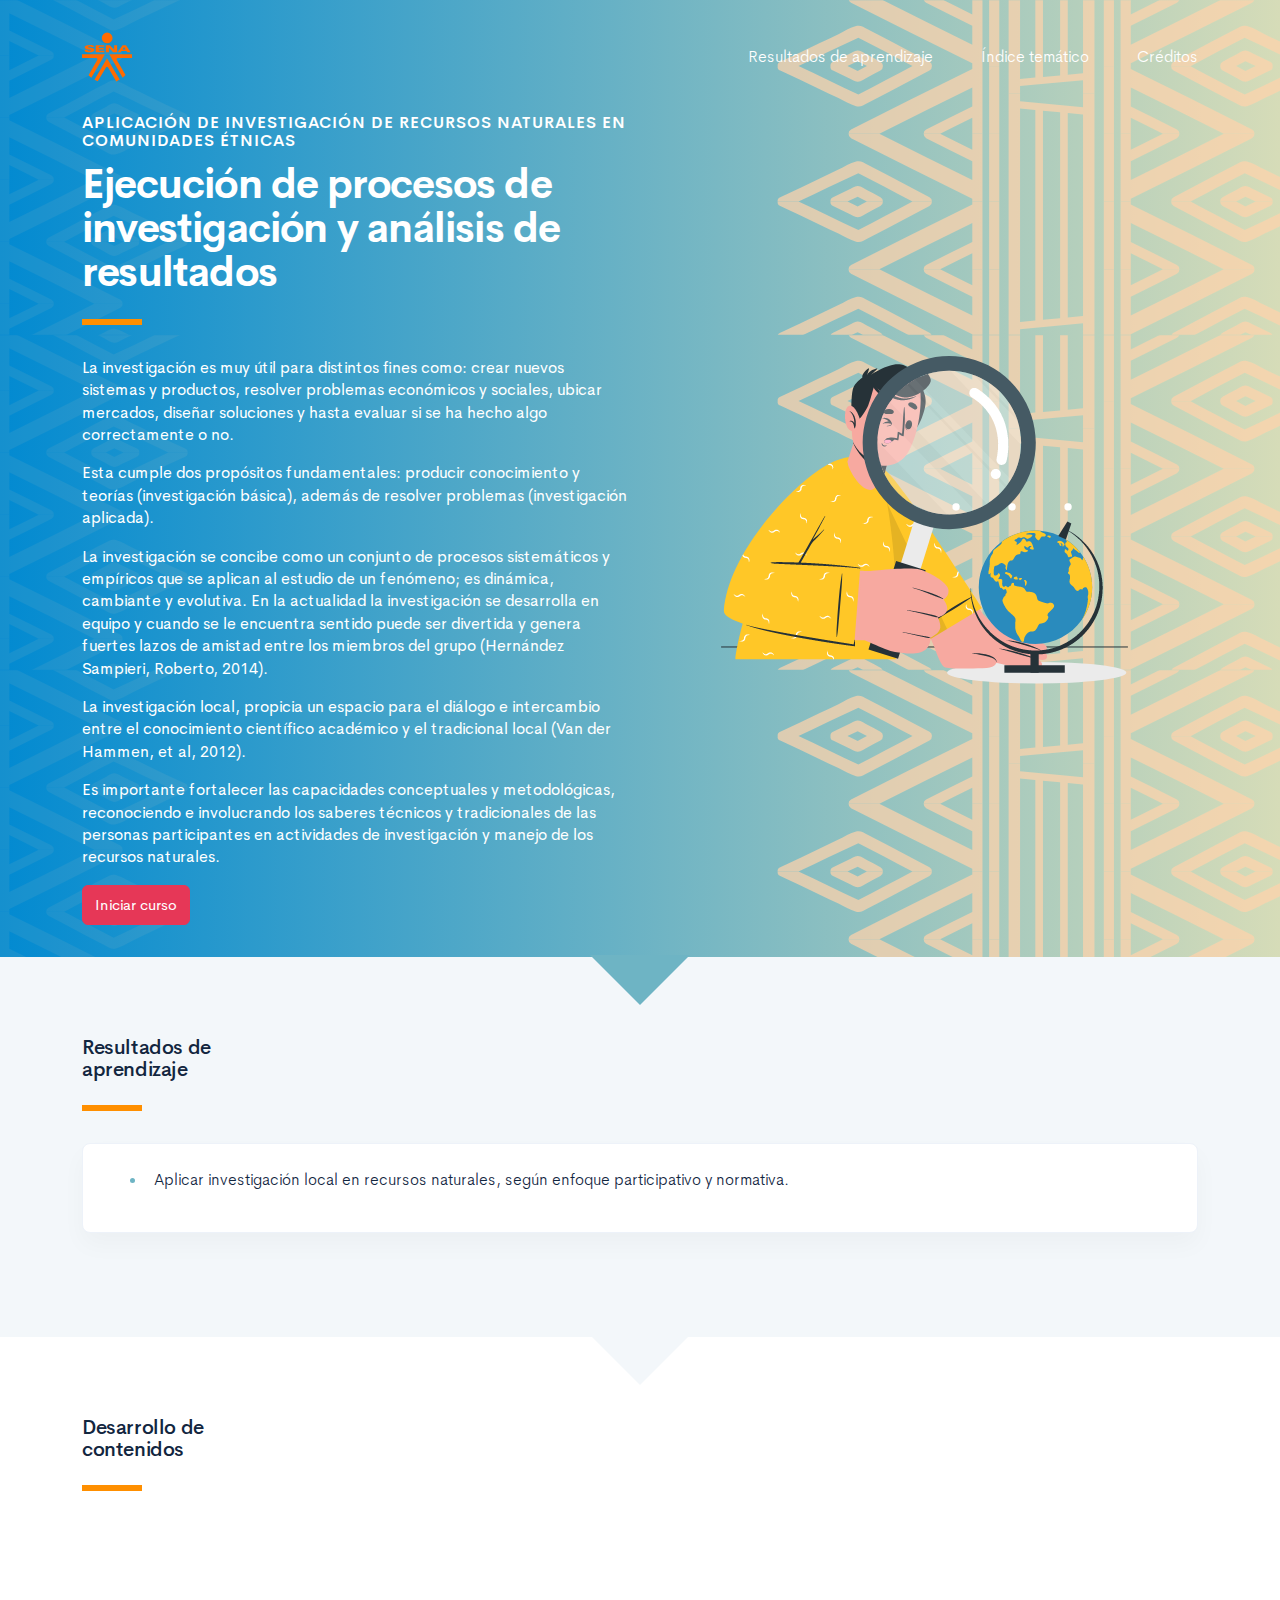
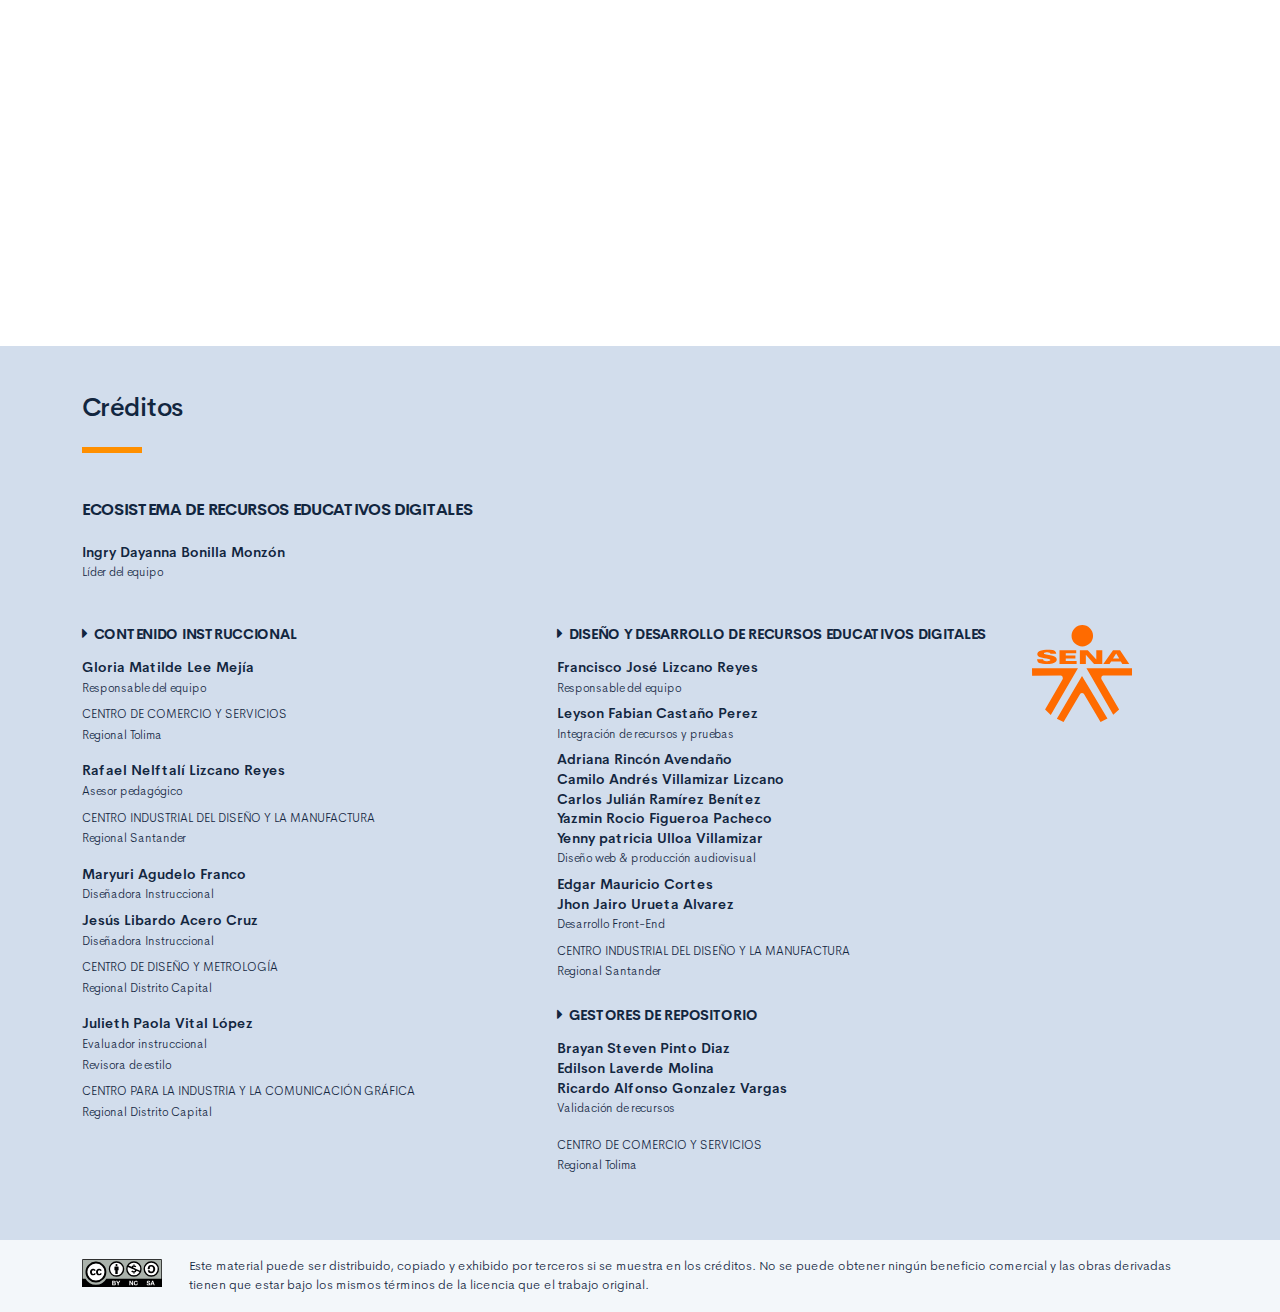
==== public/index.html @ c68bf51e "Desarrollo" ====
<!DOCTYPE html>
<html lang="es">
    <head>
        <meta charset="UTF-8">
        <meta name="viewport" content="width=device-width, user-scalable=no, initial-scale=1.0, maximum-scale=1.0, minimum-scale=1.0">
        <title>Ejecución de procesos de investigación y análisis de resultados</title>
        <meta meta name="description" content="La investigación es muy útil para distintos fines como: crear nuevos sistemas y productos, resolver problemas económicos y sociales, ubicar mercados, diseñar soluciones y hasta evaluar si se ha hecho algo correctamente o no.">
        <link rel="icon" type="image/svg+xml" href="assets/images/logos/senaLogo.svg">
        <link rel="stylesheet" href="assets/fonts/feather/feather.css">
        <link rel="stylesheet" href="assets/fonts/fontawesome/css/font-awesome.css">
        <link href="assets/css/fancybox.css" rel="stylesheet">
        <link href="assets/css/animate.css" rel="stylesheet">
        <link rel="stylesheet" href="assets/css/main.css">
    </head>
    <body class="theme-dark page-header-textura" id="page-home">
        <header class="curso-presentacion page-header" id="CursoPresentacion">
            <div class="page-textura">
                <div class="container">
                    <div class="curso-topbar justify-content-center justify-content-md-between"><a class="curso-topbar__logo"><svg xmlns="http://www.w3.org/2000/svg" width="168.273" height="164.177" viewBox="0 0 168.273 164.177">
                                <path id="SENA_LOGO" data-name="SENA LOGO" d="M85.349,1a18.09,18.09,0,1,0,18.09,18.09h0A18.1,18.1,0,0,0,85.349,1ZM25.617,42.983a33.722,33.722,0,0,0-9.386,1.024,11.156,11.156,0,0,0-5.12,2.56A5.346,5.346,0,0,0,10.086,52.2c.683,1.707,2.56,2.9,4.608,3.584,4.437,1.536,9.386,1.877,13.994,2.731a5.1,5.1,0,0,1,2.389,1.024,1.369,1.369,0,0,1-.683,2.048,9.146,9.146,0,0,1-5.291.683A8.354,8.354,0,0,1,20.5,61.244a1.962,1.962,0,0,1-.853-2.389H9.233A7.663,7.663,0,0,0,10.6,63.463a7.59,7.59,0,0,0,4.267,2.389A28.541,28.541,0,0,0,23.4,66.876,52.426,52.426,0,0,0,35,66.023a11.043,11.043,0,0,0,5.8-2.9,5.358,5.358,0,0,0-1.365-8.533,21.267,21.267,0,0,0-5.8-2.048c-3.072-.683-5.973-1.024-9.045-1.536a9.114,9.114,0,0,1-3.072-.853,1.226,1.226,0,0,1,0-2.219,9.369,9.369,0,0,1,4.437-.683,10.554,10.554,0,0,1,4.608.853A1.877,1.877,0,0,1,31.59,49.81h9.9a5.669,5.669,0,0,0-1.195-3.584A8.875,8.875,0,0,0,35.515,43.5c-3.584-.341-6.827-.512-9.9-.512Zm21.333.683V67.217H75.792V62.1H57.531V57.489H73.744V52.54H57.531V48.786H75.109v-5.12Zm47.615,0H81.253V67.217H91.322V51.346l13.824,15.872h13.824V43.666H108.9v15.7Zm42.495,0L120.676,67.217h10.581l2.56-4.267H150.2l2.389,4.267h11.776l-15.53-23.551ZM142.35,49.3l5.12,8.533h-10.41ZM.7,74.044l.171,12.8L49,86.673c2.389.512,3.925,2.048,3.413,5.8l-29.7,51.711,9.557,9.045L78.01,74.044Zm91.646,0L137.4,152.89l9.9-8.874L117.433,92.3c-.512-3.584.853-5.291,3.413-5.8l48.127.171V74.044ZM84.837,87.185,42.512,159.546l11.264,5.461,28.159-47.615a4.283,4.283,0,0,1,2.9-1.195,4.681,4.681,0,0,1,3.072,1.195l28.159,47.786,11.605-5.973Z" transform="translate(-0.7 -1)" fill="#FF6B00" />
                            </svg>
                        </a><a class="curso-topbar__menubar collapsed btn-menu-responsive d-none" data-toggle="collapse" href="#curso-topbar__nav" aria-expanded="false"><span></span><span></span><span></span></a>
                        <nav class="curso-topbar__nav collapse show d-none d-md-block" id="curso-topbar__nav">
                            <ul class="curso-topbar__list">
                                <li class="curso-topbar__item"><a class="curso-topbar__link text-white" href="#ResultadosAprendizaje"><span>Resultados de aprendizaje</span></a></li>
                                <li class="curso-topbar__item"><a class="curso-topbar__link text-white" href="#IndiceTematico"><span>Índice temático</span></a></li>
                                <li class="curso-topbar__item"><a class="curso-topbar__link text-white" href="#Creditos"><span>Créditos</span></a></li>
                            </ul>
                        </nav>
                    </div>
                    <!--include includes/page-home_header.pug                -->
                    <div class="curso-portada">
                        <div class="row align-items-center">
                            <div class="col-12 col-lg-6">
                                <h3 class="curso-subtitulo" id="curso-titulo-componente">Aplicación de investigación de recursos naturales en comunidades étnicas</h3>
                                <h1 class="curso-titulo" id="curso-titulo-tema">Ejecución de procesos de investigación y análisis de resultados</h1>
                                <div class="brand-line-primary"></div>
                                <p class="curso-descripcion">La investigación es muy útil para distintos fines como: crear nuevos sistemas y productos, resolver problemas económicos y sociales, ubicar mercados, diseñar soluciones y hasta evaluar si se ha hecho algo correctamente o no.</p>
                                <p class="curso-descripcion">Esta cumple dos propósitos fundamentales: producir conocimiento y teorías (investigación básica), además de resolver problemas (investigación aplicada).</p>
                                <p class="curso-descripcion">La investigación se concibe como un conjunto de procesos sistemáticos y empíricos que se aplican al estudio de un fenómeno; es dinámica, cambiante y evolutiva. En la actualidad la investigación se desarrolla en equipo y cuando se le encuentra sentido puede ser divertida y genera fuertes lazos de amistad entre los miembros del grupo (Hernández Sampieri, Roberto, 2014).</p>
                                <p class="curso-descripcion">La investigación local, propicia un espacio para el diálogo e intercambio entre el conocimiento científico académico y el tradicional local (Van der Hammen, et al, 2012). </p>
                                <p class="curso-descripcion">Es importante fortalecer las capacidades conceptuales y metodológicas, reconociendo e involucrando los saberes técnicos y tradicionales de las personas participantes en actividades de investigación y manejo de los recursos naturales.</p><a class="curso-btn-iniciar btn btn-danger" href="main.html"><span>Iniciar curso</span></a>
                            </div>
                            <div class="col-12 col-lg-6 text-center">
                                <div class="d-none d-lg-block"><img class="curso-imagen" src="assets/images/header/header_media.png" /></div>
                            </div>
                        </div>
                    </div>
                </div>
            </div>
        </header>
        <section class="curso-resultados section bg-base-light" id="ResultadosAprendizaje">
            <div class="container">
                <h2> Resultados de <br>aprendizaje</h2>
                <div class="brand-line-primary"></div>
                <div class="card resultado-item">
                    <div class="card-body">
                        <ul class="bg-color-dark">
                            <li><span>Aplicar investigación local en recursos naturales, según enfoque participativo y normativa.</span></li>
                        </ul>
                    </div>
                </div>
            </div>
        </section>
        <section class="curso-indice-tematico section" id="IndiceTematico">
            <div class="container">
                <h2>Desarrollo de <br>contenidos</h2>
                <div class="brand-line-primary"></div>
                <div class="row justify-content-center">
                    <div class="col-12 col-sm-10">
                        <div class="card wow flipInX" data-wow-delay=".2s">
                            <div class="card-body">
                                <ul class="list-group list-group-flush list my-n3 nav-temas">
                                    <li class="list-group-item nav-tema-item">
                                        <div class="row align-items-center">
                                            <div class="col-auto">
                                                <div class="avatar avatar-sm"><span class="nav-tema-item__icon avatar-title font-size-lg bg-secondary-soft rounded-circle text-primary font-weight-bold"> <i class="fa fa-play"></i></span></div>
                                            </div>
                                            <div class="col ml-n2"><span class="nav-tema-item__titulo"> <a href="main.html#page/intro/">Introducción</a></span></div>
                                            <div class="col-auto"> <a class="btn btn-light nav-tema-item__btn" href="main.html#page/intro/">Ver más</a></div>
                                        </div>
                                    </li>
                                    <li class="list-group-item nav-tema-item">
                                        <div class="row align-items-center">
                                            <div class="col-auto">
                                                <div class="avatar avatar-sm"><span class="nav-tema-item__icon avatar-title font-size-lg bg-secondary-soft rounded-circle text-primary font-weight-bold">1</span></div>
                                            </div>
                                            <div class="col ml-n2"><span class="nav-tema-item__titulo"> <a href="main.html#page/registro/">Registro de la información</a></span></div>
                                            <div class="col-auto"> <a class="btn btn-light nav-tema-item__btn" href="main.html#page/registro/">Ver más</a></div>
                                        </div>
                                    </li>
                                    <li class="list-group-item nav-tema-item">
                                        <div class="row align-items-center">
                                            <div class="col-auto">
                                                <div class="avatar avatar-sm"><span class="nav-tema-item__icon avatar-title font-size-lg bg-secondary-soft rounded-circle text-primary font-weight-bold">2</span></div>
                                            </div>
                                            <div class="col ml-n2"><span class="nav-tema-item__titulo"> <a href="main.html#page/datos/">Datos</a></span></div>
                                            <div class="col-auto"> <a class="btn btn-light nav-tema-item__btn" href="main.html#page/datos/">Ver más</a></div>
                                        </div>
                                    </li>
                                    <li class="list-group-item nav-tema-item">
                                        <div class="row align-items-center">
                                            <div class="col-auto">
                                                <div class="avatar avatar-sm"><span class="nav-tema-item__icon avatar-title font-size-lg bg-secondary-soft rounded-circle text-primary font-weight-bold">3</span></div>
                                            </div>
                                            <div class="col ml-n2"><span class="nav-tema-item__titulo"> <a href="main.html#page/lectoescritura/">Lectoescritura</a></span></div>
                                            <div class="col-auto"> <a class="btn btn-light nav-tema-item__btn" href="main.html#page/lectoescritura/">Ver más</a></div>
                                        </div>
                                    </li>
                                </ul>
                            </div>
                        </div>
                    </div>
                </div>
            </div>
        </section>
        <footer class="footer" id="Creditos">
            <div class="container">
                <h1>Créditos </h1>
                <div class="brand-line-primary"></div>
                <div class="row">
                    <div class="col-12 col-md-5">
                        <h3 class="footer-subtitulo mb-4">ECOSISTEMA DE RECURSOS EDUCATIVOS DIGITALES </h3>
                        <p class="footer-texto mb-2"><strong>Ingry Dayanna Bonilla Monzón</strong><br /> <span class="text-small">Líder del equipo</span></p>
                    </div>
                </div>
                <div class="row mt-5">
                    <div class="col-12 col-md-5">
                        <h4 class="footer-subtitulo-2 mt-0">
                            <div class="fa fa-caret-right mr-2"></div>Contenido Instruccional
                        </h4>
                        <p class="footer-texto mb-2"><strong>Gloria Matilde Lee Mejía </strong><br /> <span class="text-small">Responsable del equipo</span></p>
                        <p class="footer-texto"><span class="text-small text-uppercase">Centro de Comercio y Servicios</span><br /><span class="text-small">Regional Tolima</span></p>
                        <p class="footer-texto mb-2"><strong>Rafael Nelftalí Lizcano Reyes</strong><br /> <span class="text-small">Asesor pedagógico<br /></span></p>
                        <p class="footer-texto"><span class="text-small text-uppercase">Centro industrial del diseño y la manufactura </span><br /><span class="text-small">Regional Santander</span></p>
                        <p class="footer-texto mb-2"><strong>Maryuri Agudelo Franco</strong><br /><span class="text-small">Diseñadora Instruccional<br /></span></p>
                        <p class="footer-texto mb-2"><strong>Jesús Libardo Acero Cruz</strong><br /><span class="text-small">Diseñadora Instruccional<br /></span></p>
                        <p class="footer-texto"><span class="text-small text-uppercase">Centro de diseño y metrología</span><br /><span class="text-small">Regional Distrito Capital</span></p>
                        <p class="footer-texto mb-2"><strong>Julieth Paola Vital López </strong><br /><span class="text-small">Evaluador instruccional<br /></span><span class="text-small">Revisora de estilo<br /></span></p>
                        <p class="footer-texto"><span class="text-small text-uppercase">Centro para la Industria y la Comunicación Gráfica</span><br /><span class="text-small">Regional Distrito Capital</span></p>
                    </div>
                    <div class="col-12 col-md-5">
                        <h4 class="footer-subtitulo-2 mt-0">
                            <div class="fa fa-caret-right mr-2"></div>Diseño y desarrollo de recursos educativos digitales
                        </h4>
                        <p class="footer-texto mb-2"><strong>Francisco José Lizcano Reyes </strong><br /> <span class="text-small">Responsable del equipo<br /></span></p>
                        <p class="footer-texto mb-2"><strong>Leyson Fabian Castaño Perez</strong><br /> <span class="text-small">Integración de recursos y pruebas<br /></span></p>
                        <p class="footer-texto mb-2"> <strong>Adriana Rincón Avendaño</strong><br />
                            <strong>Camilo Andrés Villamizar Lizcano</strong><br />
                            <strong>Carlos Julián Ramírez Benítez</strong><br />
                            <strong>Yazmin Rocio Figueroa Pacheco</strong><br />
                            <strong>Yenny patricia Ulloa Villamizar</strong><br /><span class="text-small">Diseño web & producción audiovisual<br /></span></p>
                        <p class="footer-texto mb-2"><strong>Edgar Mauricio Cortes</strong><br />
                            <strong>Jhon Jairo Urueta Alvarez</strong><br /><span class="text-small">Desarrollo Front-End<br /></span></p>
                        <p class="footer-texto mb-2"><span class="text-small text-uppercase">Centro industrial del diseño y la manufactura </span><br /><span class="text-small">Regional Santander</span></p>
                        <h4 class="footer-subtitulo-2 mt-4">
                            <div class="fa fa-caret-right mr-2"></div>Gestores de repositorio
                        </h4>
                        <p class="footer-texto"> <strong>Brayan Steven Pinto Diaz</strong><br />
                            <strong>Edilson Laverde Molina</strong><br />
                            <strong>Ricardo Alfonso Gonzalez Vargas</strong><br /><span class="text-small">Validación de recursos<br /></span></p>
                        <p class="footer-texto"><span class="text-small text-uppercase">CENTRO DE COMERCIO Y SERVICIOS</span><br /><span class="text-small">Regional Tolima</span></p>
                    </div>
                    <div class="col-12 col-md-2">
                        <div class="d-flex flex-column justify-content-center"><img src="assets/images/logos/senaLogo.svg" style="max-width:100px" /></div>
                    </div>
                </div>
            </div>
        </footer>
        <section id="cc">
            <div class="container">
                <div class="d-flex flex-column flex-sm-row"><span class="pr-3"><i class="icon cc"></i></span><span>Este material puede ser distribuido, copiado y exhibido por terceros si se muestra en los créditos. No se puede obtener ningún beneficio comercial y las obras derivadas tienen que estar bajo los mismos términos de la licencia que el trabajo original.</span></div>
            </div>
        </section>
        <script src="assets/js/vendor.js"></script>
        <script src="assets/js/global.js"> </script>
        <script src="assets/js/pages.js"></script>
    </body>
</html>
---- public/assets/fonts/feather/feather.css ----
@font-face {
  font-family: 'Feather';
  src:
    url('fonts/Feather.ttf?sdxovp') format('truetype'),
    url('fonts/Feather.woff?sdxovp') format('woff'),
    url('fonts/Feather.svg?sdxovp#Feather') format('svg');
  font-weight: normal;
  font-style: normal;
}

.fe {
  /* use !important to prevent issues with browser extensions that change fonts */
  font-family: 'Feather' !important;
  speak: none;
  font-style: normal;
  font-weight: normal;
  font-variant: normal;
  text-transform: none;
  line-height: 1;

  /* Better Font Rendering =========== */
  -webkit-font-smoothing: antialiased;
  -moz-osx-font-smoothing: grayscale;
}

.fe-activity:before {
  content: "\e900";
}
.fe-airplay:before {
  content: "\e901";
}
.fe-alert-circle:before {
  content: "\e902";
}
.fe-alert-octagon:before {
  content: "\e903";
}
.fe-alert-triangle:before {
  content: "\e904";
}
.fe-align-center:before {
  content: "\e905";
}
.fe-align-justify:before {
  content: "\e906";
}
.fe-align-left:before {
  content: "\e907";
}
.fe-align-right:before {
  content: "\e908";
}
.fe-anchor:before {
  content: "\e909";
}
.fe-aperture:before {
  content: "\e90a";
}
.fe-archive:before {
  content: "\e90b";
}
.fe-arrow-down:before {
  content: "\e90c";
}
.fe-arrow-down-circle:before {
  content: "\e90d";
}
.fe-arrow-down-left:before {
  content: "\e90e";
}
.fe-arrow-down-right:before {
  content: "\e90f";
}
.fe-arrow-left:before {
  content: "\e910";
}
.fe-arrow-left-circle:before {
  content: "\e911";
}
.fe-arrow-right:before {
  content: "\e912";
}
.fe-arrow-right-circle:before {
  content: "\e913";
}
.fe-arrow-up:before {
  content: "\e914";
}
.fe-arrow-up-circle:before {
  content: "\e915";
}
.fe-arrow-up-left:before {
  content: "\e916";
}
.fe-arrow-up-right:before {
  content: "\e917";
}
.fe-at-sign:before {
  content: "\e918";
}
.fe-award:before {
  content: "\e919";
}
.fe-bar-chart:before {
  content: "\e91a";
}
.fe-bar-chart-2:before {
  content: "\e91b";
}
.fe-battery:before {
  content: "\e91c";
}
.fe-battery-charging:before {
  content: "\e91d";
}
.fe-bell:before {
  content: "\e91e";
}
.fe-bell-off:before {
  content: "\e91f";
}
.fe-bluetooth:before {
  content: "\e920";
}
.fe-bold:before {
  content: "\e921";
}
.fe-book:before {
  content: "\e922";
}
.fe-book-open:before {
  content: "\e923";
}
.fe-bookmark:before {
  content: "\e924";
}
.fe-box:before {
  content: "\e925";
}
.fe-briefcase:before {
  content: "\e926";
}
.fe-calendar:before {
  content: "\e927";
}
.fe-camera:before {
  content: "\e928";
}
.fe-camera-off:before {
  content: "\e929";
}
.fe-cast:before {
  content: "\e92a";
}
.fe-check:before {
  content: "\e92b";
}
.fe-check-circle:before {
  content: "\e92c";
}
.fe-check-square:before {
  content: "\e92d";
}
.fe-chevron-down:before {
  content: "\e92e";
}
.fe-chevron-left:before {
  content: "\e92f";
}
.fe-chevron-right:before {
  content: "\e930";
}
.fe-chevron-up:before {
  content: "\e931";
}
.fe-chevrons-down:before {
  content: "\e932";
}
.fe-chevrons-left:before {
  content: "\e933";
}
.fe-chevrons-right:before {
  content: "\e934";
}
.fe-chevrons-up:before {
  content: "\e935";
}
.fe-chrome:before {
  content: "\e936";
}
.fe-circle:before {
  content: "\e937";
}
.fe-clipboard:before {
  content: "\e938";
}
.fe-clock:before {
  content: "\e939";
}
.fe-cloud:before {
  content: "\e93a";
}
.fe-cloud-drizzle:before {
  content: "\e93b";
}
.fe-cloud-lightning:before {
  content: "\e93c";
}
.fe-cloud-off:before {
  content: "\e93d";
}
.fe-cloud-rain:before {
  content: "\e93e";
}
.fe-cloud-snow:before {
  content: "\e93f";
}
.fe-code:before {
  content: "\e940";
}
.fe-codepen:before {
  content: "\e941";
}
.fe-command:before {
  content: "\e942";
}
.fe-compass:before {
  content: "\e943";
}
.fe-copy:before {
  content: "\e944";
}
.fe-corner-down-left:before {
  content: "\e945";
}
.fe-corner-down-right:before {
  content: "\e946";
}
.fe-corner-left-down:before {
  content: "\e947";
}
.fe-corner-left-up:before {
  content: "\e948";
}
.fe-corner-right-down:before {
  content: "\e949";
}
.fe-corner-right-up:before {
  content: "\e94a";
}
.fe-corner-up-left:before {
  content: "\e94b";
}
.fe-corner-up-right:before {
  content: "\e94c";
}
.fe-cpu:before {
  content: "\e94d";
}
.fe-credit-card:before {
  content: "\e94e";
}
.fe-crop:before {
  content: "\e94f";
}
.fe-crosshair:before {
  content: "\e950";
}
.fe-database:before {
  content: "\e951";
}
.fe-delete:before {
  content: "\e952";
}
.fe-disc:before {
  content: "\e953";
}
.fe-dollar-sign:before {
  content: "\e954";
}
.fe-download:before {
  content: "\e955";
}
.fe-download-cloud:before {
  content: "\e956";
}
.fe-droplet:before {
  content: "\e957";
}
.fe-edit:before {
  content: "\e958";
}
.fe-edit-2:before {
  content: "\e959";
}
.fe-edit-3:before {
  content: "\e95a";
}
.fe-external-link:before {
  content: "\e95b";
}
.fe-eye:before {
  content: "\e95c";
}
.fe-eye-off:before {
  content: "\e95d";
}
.fe-facebook:before {
  content: "\e95e";
}
.fe-fast-forward:before {
  content: "\e95f";
}
.fe-feather:before {
  content: "\e960";
}
.fe-file:before {
  content: "\e961";
}
.fe-file-minus:before {
  content: "\e962";
}
.fe-file-plus:before {
  content: "\e963";
}
.fe-file-text:before {
  content: "\e964";
}
.fe-film:before {
  content: "\e965";
}
.fe-filter:before {
  content: "\e966";
}
.fe-flag:before {
  content: "\e967";
}
.fe-folder:before {
  content: "\e968";
}
.fe-folder-minus:before {
  content: "\e969";
}
.fe-folder-plus:before {
  content: "\e96a";
}
.fe-gift:before {
  content: "\e96b";
}
.fe-git-branch:before {
  content: "\e96c";
}
.fe-git-commit:before {
  content: "\e96d";
}
.fe-git-merge:before {
  content: "\e96e";
}
.fe-git-pull-request:before {
  content: "\e96f";
}
.fe-github:before {
  content: "\e970";
}
.fe-gitlab:before {
  content: "\e971";
}
.fe-globe:before {
  content: "\e972";
}
.fe-grid:before {
  content: "\e973";
}
.fe-hard-drive:before {
  content: "\e974";
}
.fe-hash:before {
  content: "\e975";
}
.fe-headphones:before {
  content: "\e976";
}
.fe-heart:before {
  content: "\e977";
}
.fe-help-circle:before {
  content: "\e978";
}
.fe-home:before {
  content: "\e979";
}
.fe-image:before {
  content: "\e97a";
}
.fe-inbox:before {
  content: "\e97b";
}
.fe-info:before {
  content: "\e97c";
}
.fe-instagram:before {
  content: "\e97d";
}
.fe-italic:before {
  content: "\e97e";
}
.fe-layers:before {
  content: "\e97f";
}
.fe-layout:before {
  content: "\e980";
}
.fe-life-buoy:before {
  content: "\e981";
}
.fe-link:before {
  content: "\e982";
}
.fe-link-2:before {
  content: "\e983";
}
.fe-linkedin:before {
  content: "\e984";
}
.fe-list:before {
  content: "\e985";
}
.fe-loader:before {
  content: "\e986";
}
.fe-lock:before {
  content: "\e987";
}
.fe-log-in:before {
  content: "\e988";
}
.fe-log-out:before {
  content: "\e989";
}
.fe-mail:before {
  content: "\e98a";
}
.fe-map:before {
  content: "\e98b";
}
.fe-map-pin:before {
  content: "\e98c";
}
.fe-maximize:before {
  content: "\e98d";
}
.fe-maximize-2:before {
  content: "\e98e";
}
.fe-menu:before {
  content: "\e98f";
}
.fe-message-circle:before {
  content: "\e990";
}
.fe-message-square:before {
  content: "\e991";
}
.fe-mic:before {
  content: "\e992";
}
.fe-mic-off:before {
  content: "\e993";
}
.fe-minimize:before {
  content: "\e994";
}
.fe-minimize-2:before {
  content: "\e995";
}
.fe-minus:before {
  content: "\e996";
}
.fe-minus-circle:before {
  content: "\e997";
}
.fe-minus-square:before {
  content: "\e998";
}
.fe-monitor:before {
  content: "\e999";
}
.fe-moon:before {
  content: "\e99a";
}
.fe-more-horizontal:before {
  content: "\e99b";
}
.fe-more-vertical:before {
  content: "\e99c";
}
.fe-move:before {
  content: "\e99d";
}
.fe-music:before {
  content: "\e99e";
}
.fe-navigation:before {
  content: "\e99f";
}
.fe-navigation-2:before {
  content: "\e9a0";
}
.fe-octagon:before {
  content: "\e9a1";
}
.fe-package:before {
  content: "\e9a2";
}
.fe-paperclip:before {
  content: "\e9a3";
}
.fe-pause:before {
  content: "\e9a4";
}
.fe-pause-circle:before {
  content: "\e9a5";
}
.fe-percent:before {
  content: "\e9a6";
}
.fe-phone:before {
  content: "\e9a7";
}
.fe-phone-call:before {
  content: "\e9a8";
}
.fe-phone-forwarded:before {
  content: "\e9a9";
}
.fe-phone-incoming:before {
  content: "\e9aa";
}
.fe-phone-missed:before {
  content: "\e9ab";
}
.fe-phone-off:before {
  content: "\e9ac";
}
.fe-phone-outgoing:before {
  content: "\e9ad";
}
.fe-pie-chart:before {
  content: "\e9ae";
}
.fe-play:before {
  content: "\e9af";
}
.fe-play-circle:before {
  content: "\e9b0";
}
.fe-plus:before {
  content: "\e9b1";
}
.fe-plus-circle:before {
  content: "\e9b2";
}
.fe-plus-square:before {
  content: "\e9b3";
}
.fe-pocket:before {
  content: "\e9b4";
}
.fe-power:before {
  content: "\e9b5";
}
.fe-printer:before {
  content: "\e9b6";
}
.fe-radio:before {
  content: "\e9b7";
}
.fe-refresh-ccw:before {
  content: "\e9b8";
}
.fe-refresh-cw:before {
  content: "\e9b9";
}
.fe-repeat:before {
  content: "\e9ba";
}
.fe-rewind:before {
  content: "\e9bb";
}
.fe-rotate-ccw:before {
  content: "\e9bc";
}
.fe-rotate-cw:before {
  content: "\e9bd";
}
.fe-rss:before {
  content: "\e9be";
}
.fe-save:before {
  content: "\e9bf";
}
.fe-scissors:before {
  content: "\e9c0";
}
.fe-search:before {
  content: "\e9c1";
}
.fe-send:before {
  content: "\e9c2";
}
.fe-server:before {
  content: "\e9c3";
}
.fe-settings:before {
  content: "\e9c4";
}
.fe-share:before {
  content: "\e9c5";
}
.fe-share-2:before {
  content: "\e9c6";
}
.fe-shield:before {
  content: "\e9c7";
}
.fe-shield-off:before {
  content: "\e9c8";
}
.fe-shopping-bag:before {
  content: "\e9c9";
}
.fe-shopping-cart:before {
  content: "\e9ca";
}
.fe-shuffle:before {
  content: "\e9cb";
}
.fe-sidebar:before {
  content: "\e9cc";
}
.fe-skip-back:before {
  content: "\e9cd";
}
.fe-skip-forward:before {
  content: "\e9ce";
}
.fe-slack:before {
  content: "\e9cf";
}
.fe-slash:before {
  content: "\e9d0";
}
.fe-sliders:before {
  content: "\e9d1";
}
.fe-smartphone:before {
  content: "\e9d2";
}
.fe-speaker:before {
  content: "\e9d3";
}
.fe-square:before {
  content: "\e9d4";
}
.fe-star:before {
  content: "\e9d5";
}
.fe-stop-circle:before {
  content: "\e9d6";
}
.fe-sun:before {
  content: "\e9d7";
}
.fe-sunrise:before {
  content: "\e9d8";
}
.fe-sunset:before {
  content: "\e9d9";
}
.fe-tablet:before {
  content: "\e9da";
}
.fe-tag:before {
  content: "\e9db";
}
.fe-target:before {
  content: "\e9dc";
}
.fe-terminal:before {
  content: "\e9dd";
}
.fe-thermometer:before {
  content: "\e9de";
}
.fe-thumbs-down:before {
  content: "\e9df";
}
.fe-thumbs-up:before {
  content: "\e9e0";
}
.fe-toggle-left:before {
  content: "\e9e1";
}
.fe-toggle-right:before {
  content: "\e9e2";
}
.fe-trash:before {
  content: "\e9e3";
}
.fe-trash-2:before {
  content: "\e9e4";
}
.fe-trending-down:before {
  content: "\e9e5";
}
.fe-trending-up:before {
  content: "\e9e6";
}
.fe-triangle:before {
  content: "\e9e7";
}
.fe-truck:before {
  content: "\e9e8";
}
.fe-tv:before {
  content: "\e9e9";
}
.fe-twitter:before {
  content: "\e9ea";
}
.fe-type:before {
  content: "\e9eb";
}
.fe-umbrella:before {
  content: "\e9ec";
}
.fe-underline:before {
  content: "\e9ed";
}
.fe-unlock:before {
  content: "\e9ee";
}
.fe-upload:before {
  content: "\e9ef";
}
.fe-upload-cloud:before {
  content: "\e9f0";
}
.fe-user:before {
  content: "\e9f1";
}
.fe-user-check:before {
  content: "\e9f2";
}
.fe-user-minus:before {
  content: "\e9f3";
}
.fe-user-plus:before {
  content: "\e9f4";
}
.fe-user-x:before {
  content: "\e9f5";
}
.fe-users:before {
  content: "\e9f6";
}
.fe-video:before {
  content: "\e9f7";
}
.fe-video-off:before {
  content: "\e9f8";
}
.fe-voicemail:before {
  content: "\e9f9";
}
.fe-volume:before {
  content: "\e9fa";
}
.fe-volume-1:before {
  content: "\e9fb";
}
.fe-volume-2:before {
  content: "\e9fc";
}
.fe-volume-x:before {
  content: "\e9fd";
}
.fe-watch:before {
  content: "\e9fe";
}
.fe-wifi:before {
  content: "\e9ff";
}
.fe-wifi-off:before {
  content: "\ea00";
}
.fe-wind:before {
  content: "\ea01";
}
.fe-x:before {
  content: "\ea02";
}
.fe-x-circle:before {
  content: "\ea03";
}
.fe-x-square:before {
  content: "\ea04";
}
.fe-youtube:before {
  content: "\ea05";
}
.fe-zap:before {
  content: "\ea06";
}
.fe-zap-off:before {
  content: "\ea07";
}
.fe-zoom-in:before {
  content: "\ea08";
}
.fe-zoom-out:before {
  content: "\ea09";
}
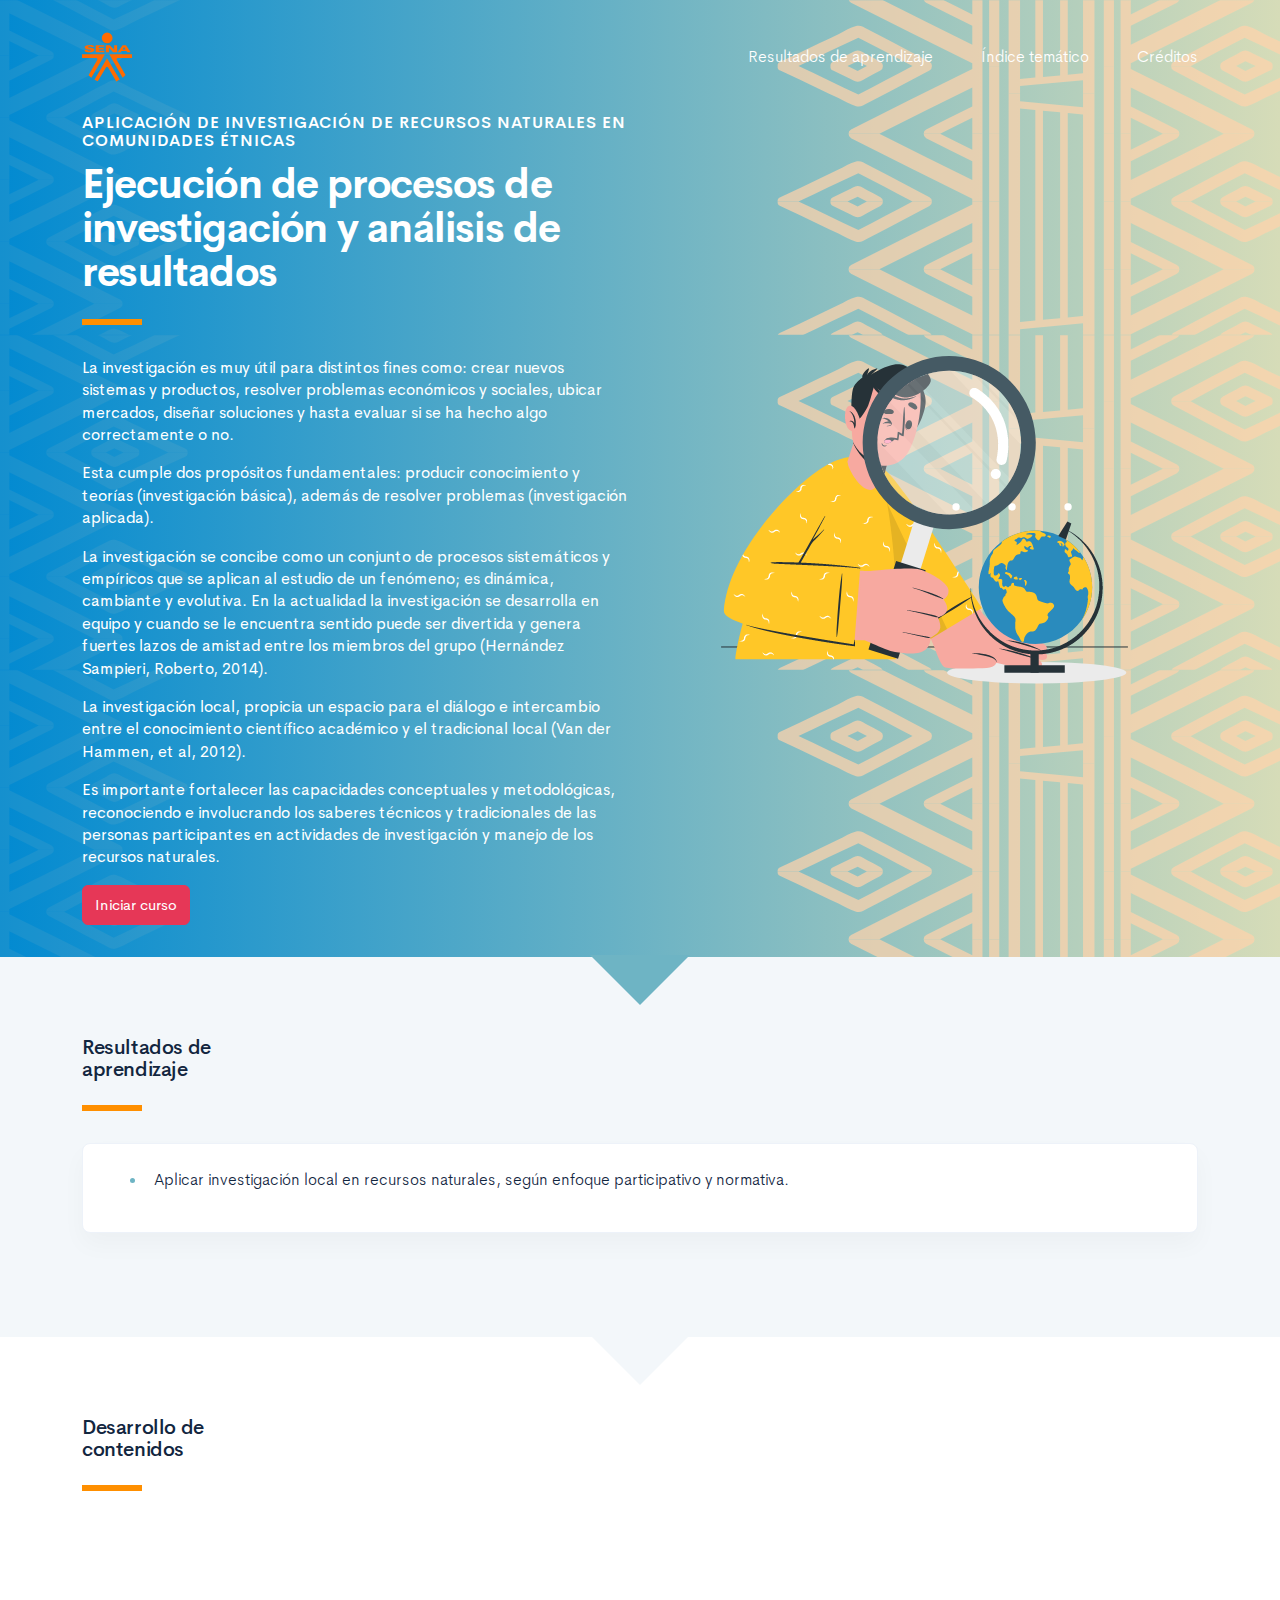
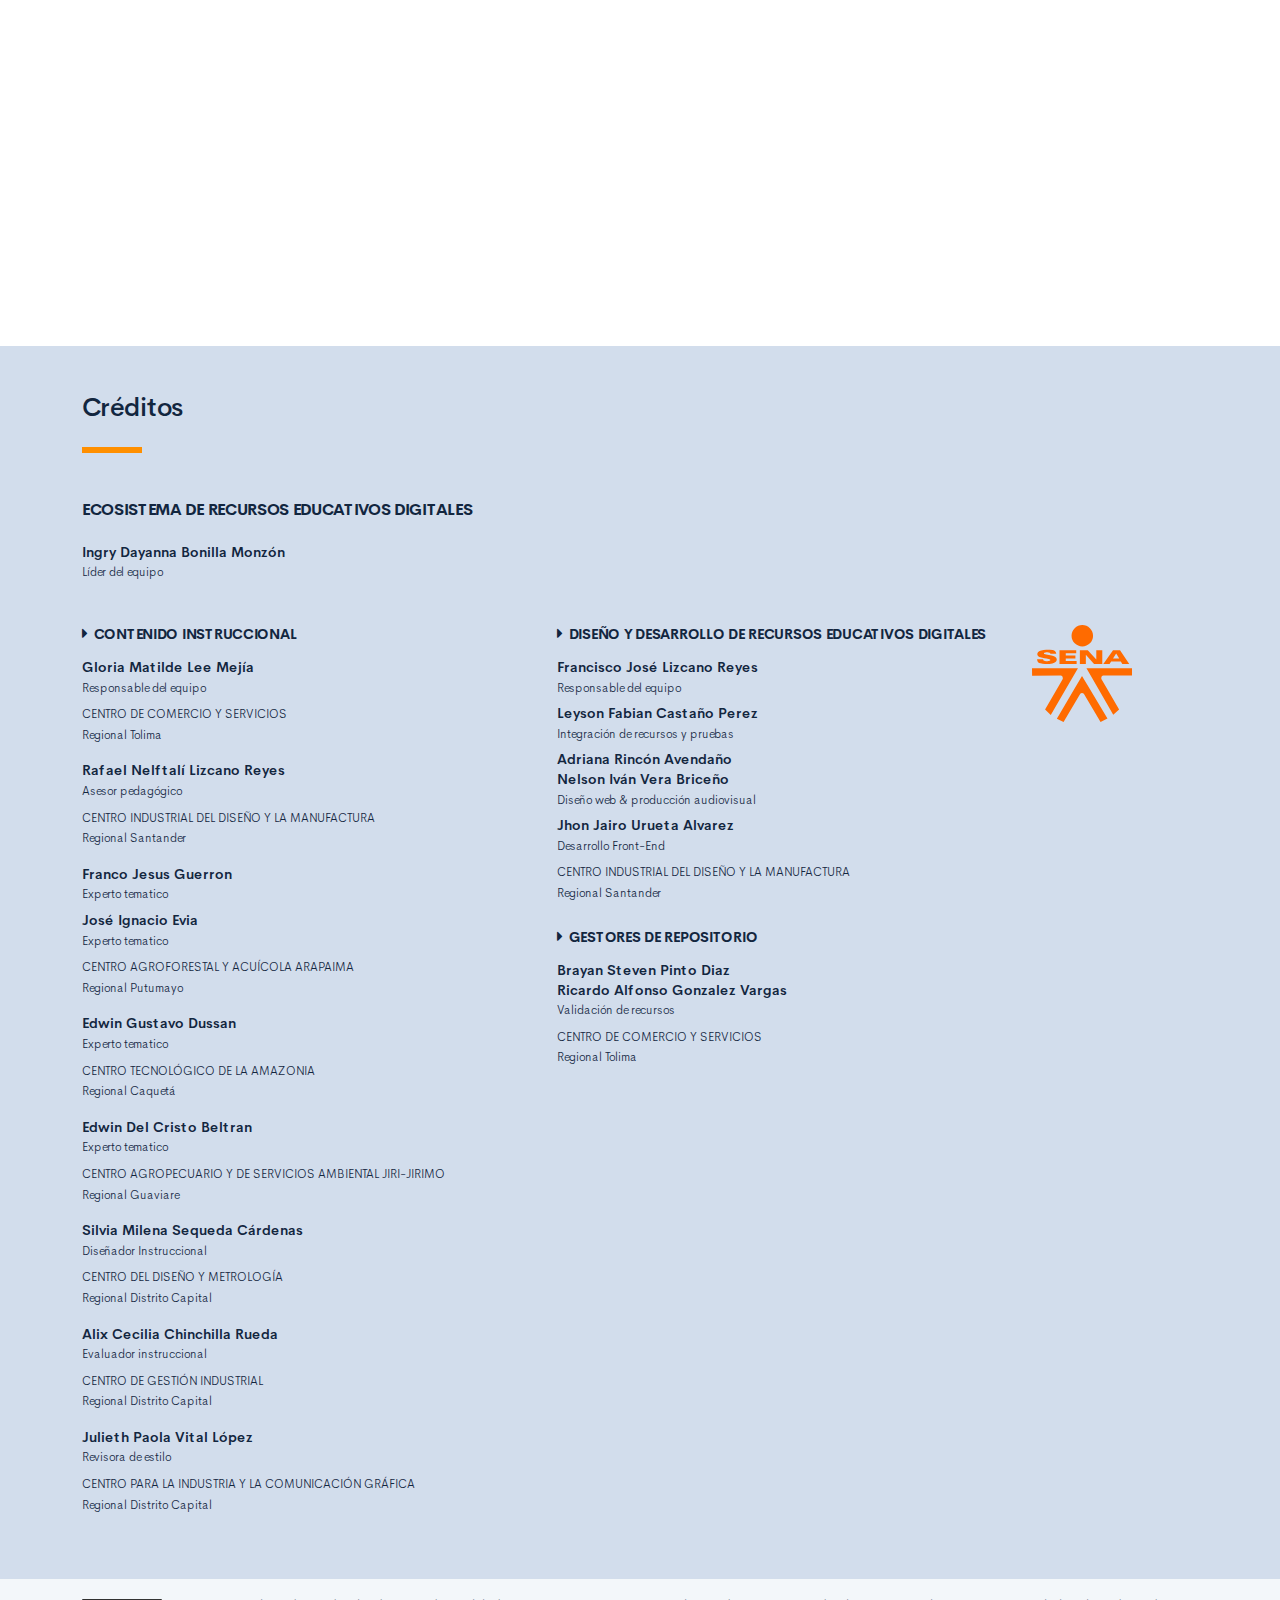
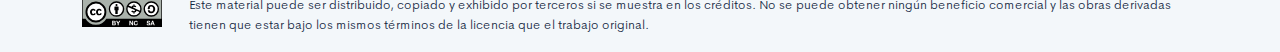
==== commit a6918bcd: "Correcciones 1" ====
--- a/public/index.html
+++ b/public/index.html
@@ -133,10 +133,18 @@
                         <p class="footer-texto"><span class="text-small text-uppercase">Centro de Comercio y Servicios</span><br /><span class="text-small">Regional Tolima</span></p>
                         <p class="footer-texto mb-2"><strong>Rafael Nelftalí Lizcano Reyes</strong><br /> <span class="text-small">Asesor pedagógico<br /></span></p>
                         <p class="footer-texto"><span class="text-small text-uppercase">Centro industrial del diseño y la manufactura </span><br /><span class="text-small">Regional Santander</span></p>
-                        <p class="footer-texto mb-2"><strong>Maryuri Agudelo Franco</strong><br /><span class="text-small">Diseñadora Instruccional<br /></span></p>
-                        <p class="footer-texto mb-2"><strong>Jesús Libardo Acero Cruz</strong><br /><span class="text-small">Diseñadora Instruccional<br /></span></p>
-                        <p class="footer-texto"><span class="text-small text-uppercase">Centro de diseño y metrología</span><br /><span class="text-small">Regional Distrito Capital</span></p>
-                        <p class="footer-texto mb-2"><strong>Julieth Paola Vital López </strong><br /><span class="text-small">Evaluador instruccional<br /></span><span class="text-small">Revisora de estilo<br /></span></p>
+                        <p class="footer-texto mb-2"><strong>Franco Jesus Guerron</strong><br /><span class="text-small">Experto tematico<br /></span></p>
+                        <p class="footer-texto mb-2"><strong>José Ignacio Evia</strong><br /><span class="text-small">Experto tematico<br /></span></p>
+                        <p class="footer-texto"><span class="text-small text-uppercase">Centro Agroforestal y Acuícola Arapaima</span><br /><span class="text-small">Regional Putumayo</span></p>
+                        <p class="footer-texto mb-2"><strong>Edwin Gustavo Dussan</strong><br /><span class="text-small">Experto tematico<br /></span></p>
+                        <p class="footer-texto"><span class="text-small text-uppercase">Centro Tecnológico de la Amazonia</span><br /><span class="text-small">Regional Caquetá</span></p>
+                        <p class="footer-texto mb-2"><strong>Edwin Del Cristo Beltran</strong><br /><span class="text-small">Experto tematico<br /></span></p>
+                        <p class="footer-texto"><span class="text-small text-uppercase">Centro Agropecuario y de servicios ambiental Jiri-Jirimo</span><br /><span class="text-small">Regional Guaviare</span></p>
+                        <p class="footer-texto mb-2"><strong>Silvia Milena Sequeda Cárdenas</strong><br /><span class="text-small">Diseñador Instruccional<br /></span></p>
+                        <p class="footer-texto"><span class="text-small text-uppercase">Centro del diseño y metrología</span><br /><span class="text-small">Regional Distrito Capital</span></p>
+                        <p class="footer-texto mb-2"><strong>Alix Cecilia Chinchilla Rueda</strong><br /><span class="text-small">Evaluador instruccional<br /></span></p>
+                        <p class="footer-texto"><span class="text-small text-uppercase">Centro de Gestión Industrial</span><br /><span class="text-small">Regional Distrito Capital</span></p>
+                        <p class="footer-texto mb-2"><strong>Julieth Paola Vital López</strong><br /><span class="text-small">Revisora de estilo<br /></span></p>
                         <p class="footer-texto"><span class="text-small text-uppercase">Centro para la Industria y la Comunicación Gráfica</span><br /><span class="text-small">Regional Distrito Capital</span></p>
                     </div>
                     <div class="col-12 col-md-5">
@@ -146,18 +154,13 @@
                         <p class="footer-texto mb-2"><strong>Francisco José Lizcano Reyes </strong><br /> <span class="text-small">Responsable del equipo<br /></span></p>
                         <p class="footer-texto mb-2"><strong>Leyson Fabian Castaño Perez</strong><br /> <span class="text-small">Integración de recursos y pruebas<br /></span></p>
                         <p class="footer-texto mb-2"> <strong>Adriana Rincón Avendaño</strong><br />
-                            <strong>Camilo Andrés Villamizar Lizcano</strong><br />
-                            <strong>Carlos Julián Ramírez Benítez</strong><br />
-                            <strong>Yazmin Rocio Figueroa Pacheco</strong><br />
-                            <strong>Yenny patricia Ulloa Villamizar</strong><br /><span class="text-small">Diseño web & producción audiovisual<br /></span></p>
-                        <p class="footer-texto mb-2"><strong>Edgar Mauricio Cortes</strong><br />
-                            <strong>Jhon Jairo Urueta Alvarez</strong><br /><span class="text-small">Desarrollo Front-End<br /></span></p>
+                            <strong>Nelson Iván Vera Briceño</strong><br /><span class="text-small">Diseño web & producción audiovisual<br /></span></p>
+                        <p class="footer-texto mb-2"><strong>Jhon Jairo Urueta Alvarez</strong><br /><span class="text-small">Desarrollo Front-End<br /></span></p>
                         <p class="footer-texto mb-2"><span class="text-small text-uppercase">Centro industrial del diseño y la manufactura </span><br /><span class="text-small">Regional Santander</span></p>
                         <h4 class="footer-subtitulo-2 mt-4">
                             <div class="fa fa-caret-right mr-2"></div>Gestores de repositorio
                         </h4>
-                        <p class="footer-texto"> <strong>Brayan Steven Pinto Diaz</strong><br />
-                            <strong>Edilson Laverde Molina</strong><br />
+                        <p class="footer-texto mb-2"> <strong>Brayan Steven Pinto Diaz</strong><br />
                             <strong>Ricardo Alfonso Gonzalez Vargas</strong><br /><span class="text-small">Validación de recursos<br /></span></p>
                         <p class="footer-texto"><span class="text-small text-uppercase">CENTRO DE COMERCIO Y SERVICIOS</span><br /><span class="text-small">Regional Tolima</span></p>
                     </div>
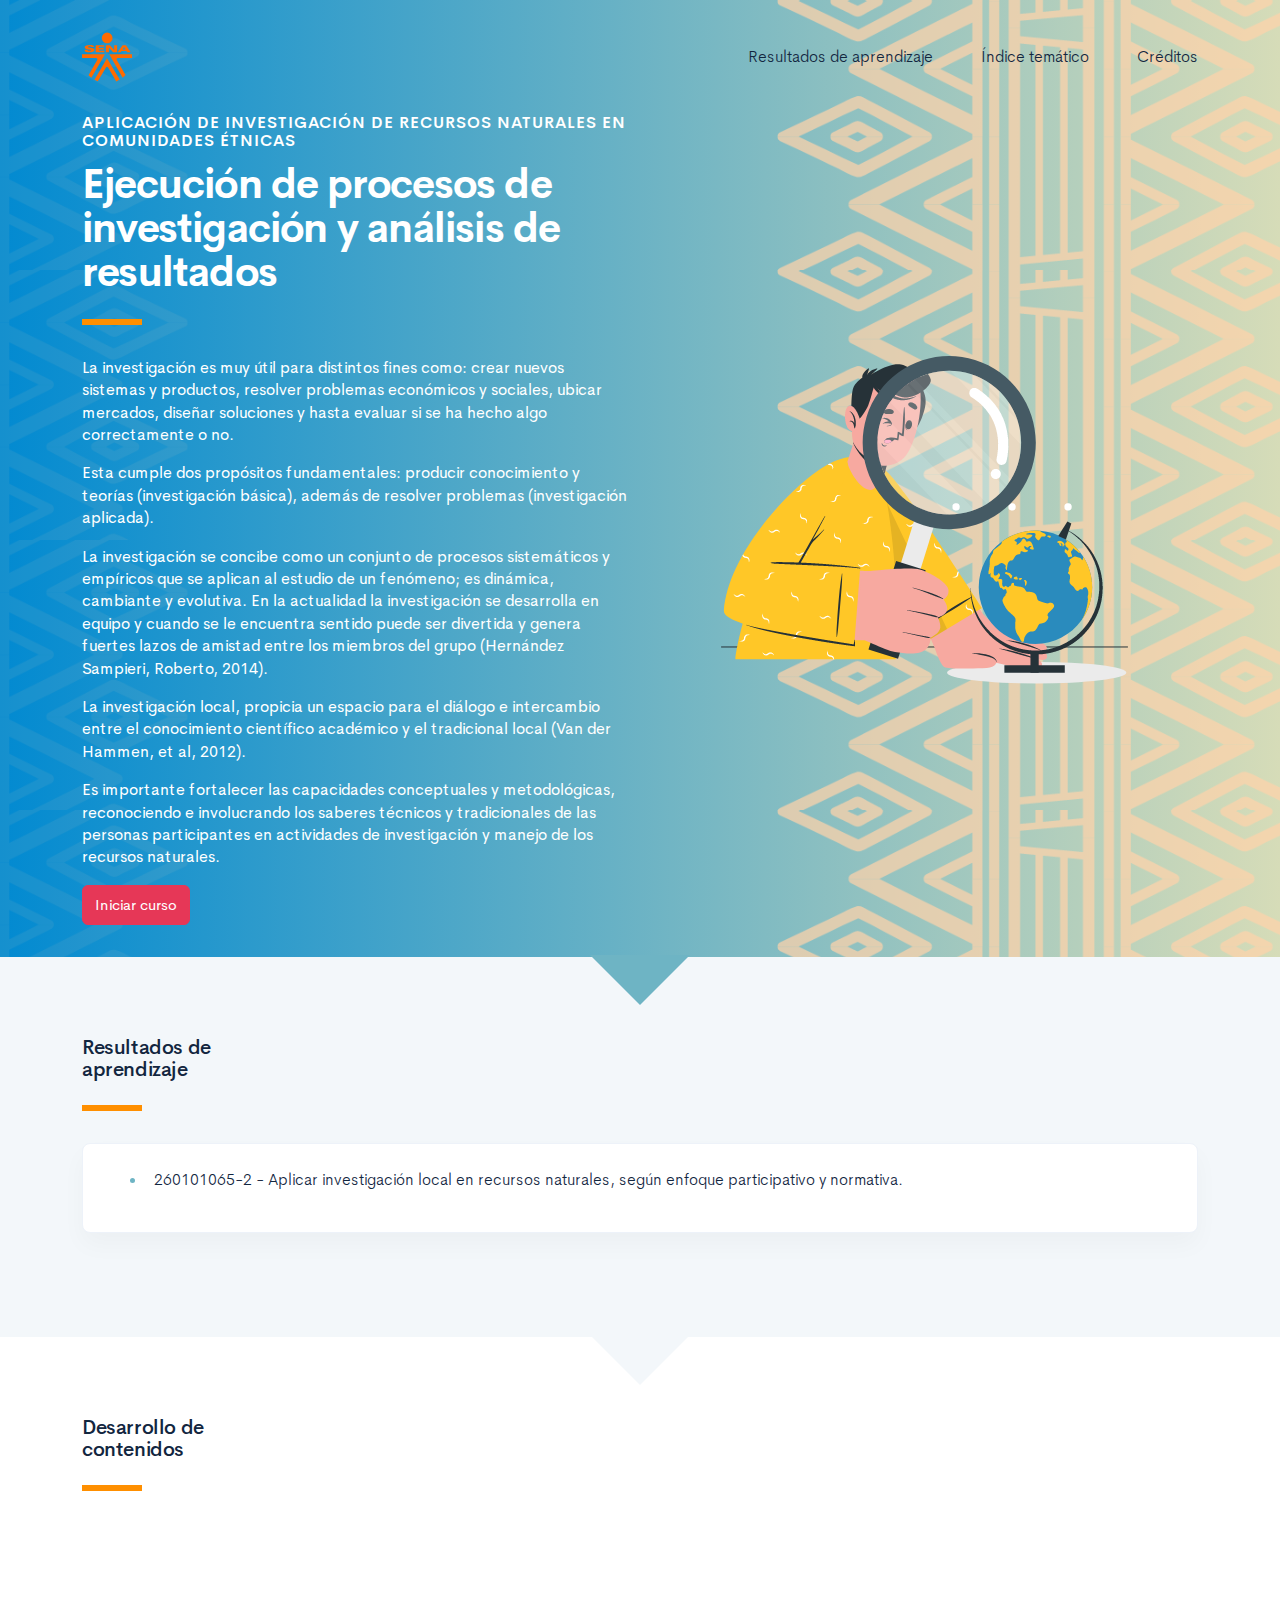
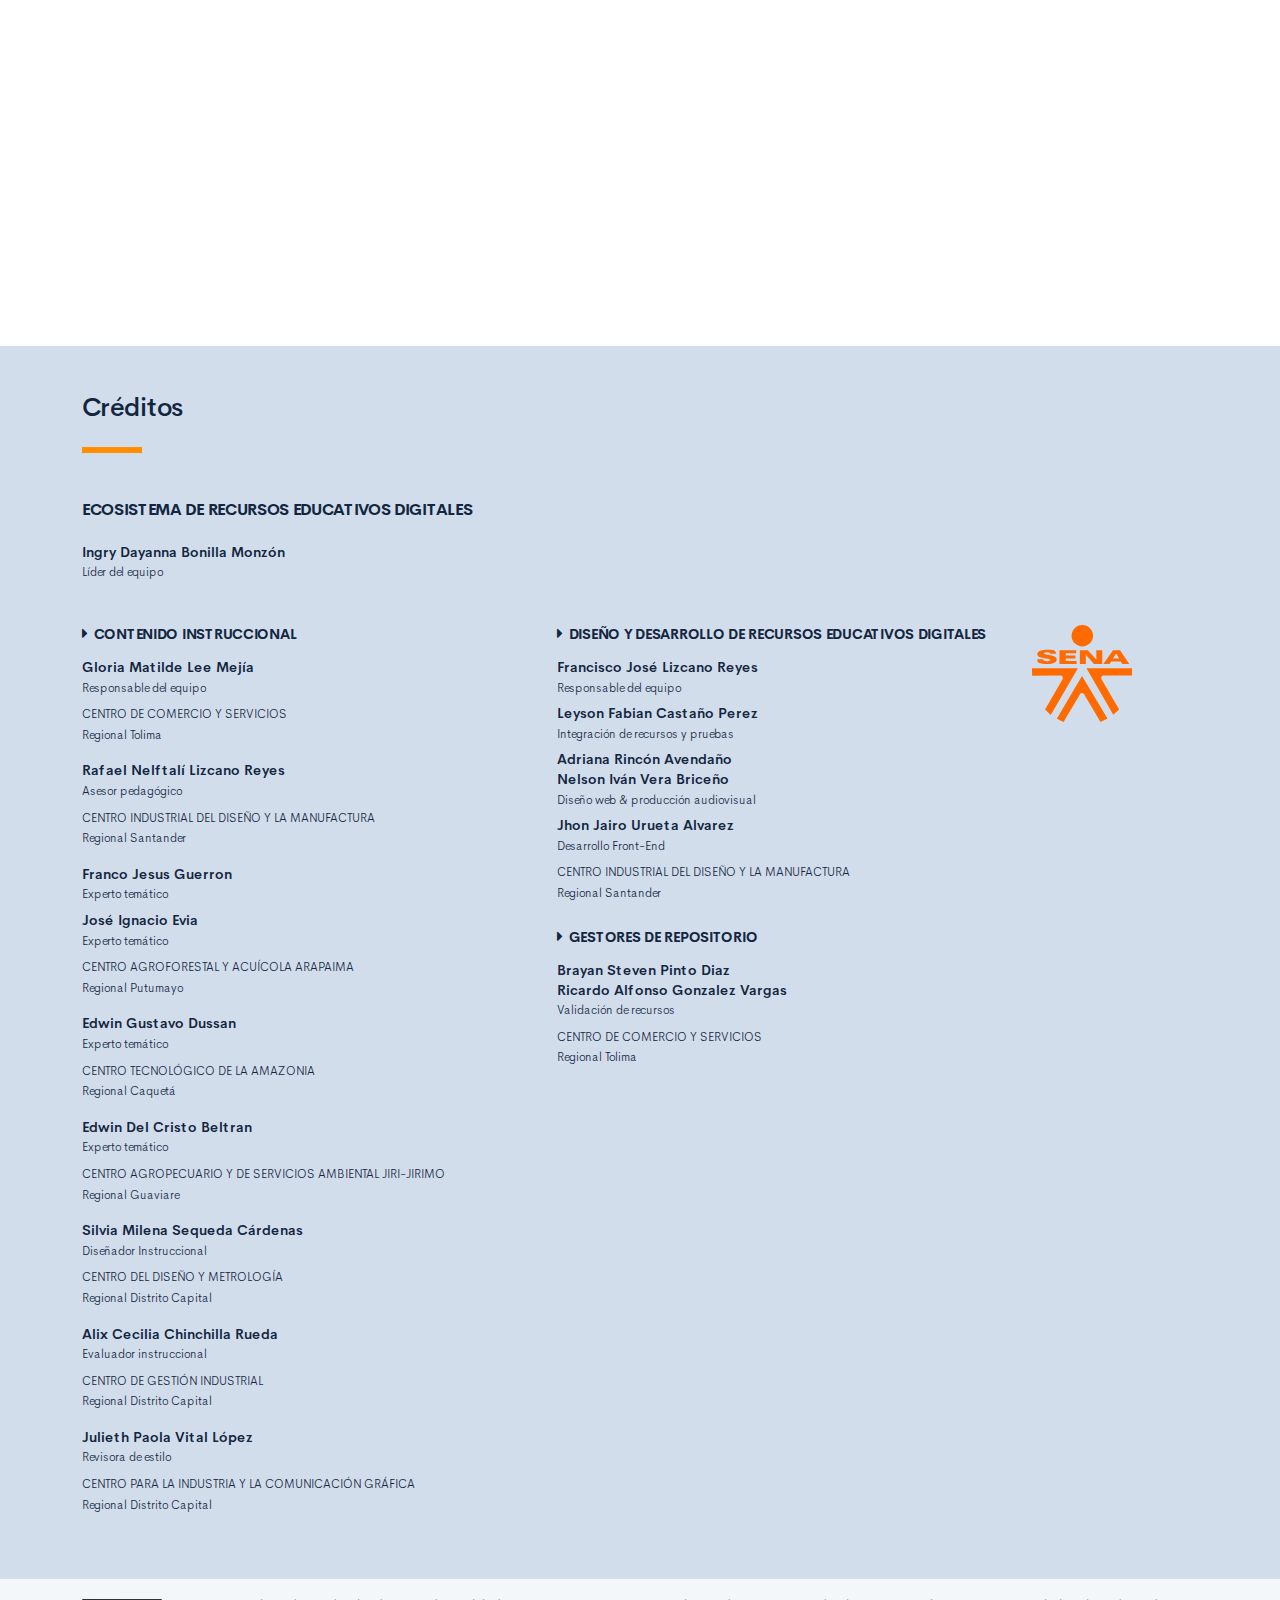
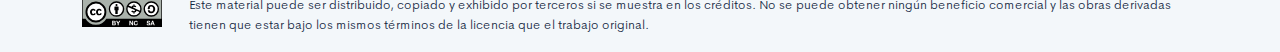
==== commit 42a99bac: "Correcciones 2" ====
--- a/public/index.html
+++ b/public/index.html
@@ -22,9 +22,9 @@
                         </a><a class="curso-topbar__menubar collapsed btn-menu-responsive d-none" data-toggle="collapse" href="#curso-topbar__nav" aria-expanded="false"><span></span><span></span><span></span></a>
                         <nav class="curso-topbar__nav collapse show d-none d-md-block" id="curso-topbar__nav">
                             <ul class="curso-topbar__list">
-                                <li class="curso-topbar__item"><a class="curso-topbar__link text-white" href="#ResultadosAprendizaje"><span>Resultados de aprendizaje</span></a></li>
-                                <li class="curso-topbar__item"><a class="curso-topbar__link text-white" href="#IndiceTematico"><span>Índice temático</span></a></li>
-                                <li class="curso-topbar__item"><a class="curso-topbar__link text-white" href="#Creditos"><span>Créditos</span></a></li>
+                                <li class="curso-topbar__item"><a class="curso-topbar__link" href="#ResultadosAprendizaje"><span>Resultados de aprendizaje</span></a></li>
+                                <li class="curso-topbar__item"><a class="curso-topbar__link" href="#IndiceTematico"><span>Índice temático</span></a></li>
+                                <li class="curso-topbar__item"><a class="curso-topbar__link" href="#Creditos"><span>Créditos</span></a></li>
                             </ul>
                         </nav>
                     </div>
@@ -56,7 +56,7 @@
                 <div class="card resultado-item">
                     <div class="card-body">
                         <ul class="bg-color-dark">
-                            <li><span>Aplicar investigación local en recursos naturales, según enfoque participativo y normativa.</span></li>
+                            <li><span>260101065-2 - Aplicar investigación local en recursos naturales, según enfoque participativo y normativa.</span></li>
                         </ul>
                     </div>
                 </div>
@@ -133,12 +133,12 @@
                         <p class="footer-texto"><span class="text-small text-uppercase">Centro de Comercio y Servicios</span><br /><span class="text-small">Regional Tolima</span></p>
                         <p class="footer-texto mb-2"><strong>Rafael Nelftalí Lizcano Reyes</strong><br /> <span class="text-small">Asesor pedagógico<br /></span></p>
                         <p class="footer-texto"><span class="text-small text-uppercase">Centro industrial del diseño y la manufactura </span><br /><span class="text-small">Regional Santander</span></p>
-                        <p class="footer-texto mb-2"><strong>Franco Jesus Guerron</strong><br /><span class="text-small">Experto tematico<br /></span></p>
-                        <p class="footer-texto mb-2"><strong>José Ignacio Evia</strong><br /><span class="text-small">Experto tematico<br /></span></p>
+                        <p class="footer-texto mb-2"><strong>Franco Jesus Guerron</strong><br /><span class="text-small">Experto temático<br /></span></p>
+                        <p class="footer-texto mb-2"><strong>José Ignacio Evia</strong><br /><span class="text-small">Experto temático<br /></span></p>
                         <p class="footer-texto"><span class="text-small text-uppercase">Centro Agroforestal y Acuícola Arapaima</span><br /><span class="text-small">Regional Putumayo</span></p>
-                        <p class="footer-texto mb-2"><strong>Edwin Gustavo Dussan</strong><br /><span class="text-small">Experto tematico<br /></span></p>
+                        <p class="footer-texto mb-2"><strong>Edwin Gustavo Dussan</strong><br /><span class="text-small">Experto temático<br /></span></p>
                         <p class="footer-texto"><span class="text-small text-uppercase">Centro Tecnológico de la Amazonia</span><br /><span class="text-small">Regional Caquetá</span></p>
-                        <p class="footer-texto mb-2"><strong>Edwin Del Cristo Beltran</strong><br /><span class="text-small">Experto tematico<br /></span></p>
+                        <p class="footer-texto mb-2"><strong>Edwin Del Cristo Beltran</strong><br /><span class="text-small">Experto temático<br /></span></p>
                         <p class="footer-texto"><span class="text-small text-uppercase">Centro Agropecuario y de servicios ambiental Jiri-Jirimo</span><br /><span class="text-small">Regional Guaviare</span></p>
                         <p class="footer-texto mb-2"><strong>Silvia Milena Sequeda Cárdenas</strong><br /><span class="text-small">Diseñador Instruccional<br /></span></p>
                         <p class="footer-texto"><span class="text-small text-uppercase">Centro del diseño y metrología</span><br /><span class="text-small">Regional Distrito Capital</span></p>
--- a/public/assets/css/main.css
+++ b/public/assets/css/main.css
@@ -3,6 +3,6 @@
  * Copyright 2011-2019 The Bootstrap Authors
  * Copyright 2011-2019 Twitter, Inc.
  * Licensed under MIT (https://github.com/twbs/bootstrap/blob/master/LICENSE)
- */:root{--blue: #2C7BE5;--indigo: #727cf5;--purple: #6b5eae;--pink: #ff679b;--red: #E63757;--orange: #fd7e14;--yellow: #F6C343;--green: #00D97E;--teal: #02a8b5;--cyan: #39afd1;--white: #fff;--gray: #95AAC9;--gray-dark: #3B506C;--primary: #12263F;--secondary: #6E84A3;--success: #00A99A;--info: #39afd1;--warning: #ff8f00;--danger: #E63757;--light: #EDF2F9;--dark: #000;--white: #fff;--breakpoint-xs: 0;--breakpoint-sm: 576px;--breakpoint-md: 768px;--breakpoint-lg: 992px;--breakpoint-xl: 1200px;--font-family-sans-serif: "Cerebri Sans", sans-serif;--font-family-monospace: "Courier New", monospace}*,*::before,*::after{box-sizing:border-box}html{font-family:sans-serif;line-height:1.15;-webkit-text-size-adjust:100%;-webkit-tap-highlight-color:rgba(0,0,0,0)}article,aside,figcaption,figure,footer,header,hgroup,main,nav,section{display:block}body{margin:0;font-family:"Cerebri Sans",sans-serif;font-size:.9375rem;font-weight:400;line-height:1.5;color:#12263F;text-align:left;background-color:#F3F7FA}[tabindex="-1"]:focus:not(:focus-visible){outline:0 !important}hr{box-sizing:content-box;height:0;overflow:visible}h1,h2,h3,h4,h5,h6{margin-top:0;margin-bottom:1.125rem}p{margin-top:0;margin-bottom:1rem}abbr[title],abbr[data-original-title]{text-decoration:underline;text-decoration:underline dotted;cursor:help;border-bottom:0;text-decoration-skip-ink:none}address{margin-bottom:1rem;font-style:normal;line-height:inherit}ol,ul,dl{margin-top:0;margin-bottom:1rem}ol ol,ul ul,ol ul,ul ol{margin-bottom:0}dt{font-weight:600}dd{margin-bottom:.5rem;margin-left:0}blockquote{margin:0 0 1rem}b,strong{font-weight:bolder}small{font-size:80%}sub,sup{position:relative;font-size:75%;line-height:0;vertical-align:baseline}sub{bottom:-.25em}sup{top:-.5em}a{color:#2C7BE5;text-decoration:none;background-color:transparent}a:hover{color:#104082;text-decoration:none}a:not([href]){color:inherit;text-decoration:none}a:not([href]):hover{color:inherit;text-decoration:none}pre,code,kbd,samp{font-family:"Courier New",monospace;font-size:1em}pre{margin-top:0;margin-bottom:1rem;overflow:auto}figure{margin:0 0 1rem}img{vertical-align:middle;border-style:none}svg{overflow:hidden;vertical-align:middle}table{border-collapse:collapse}caption{padding-top:1rem;padding-bottom:1rem;color:#95AAC9;text-align:left;caption-side:bottom}th{text-align:inherit}label{display:inline-block;margin-bottom:.5rem}button{border-radius:0}button:focus{outline:1px dotted;outline:5px auto -webkit-focus-ring-color}input,button,select,optgroup,textarea{margin:0;font-family:inherit;font-size:inherit;line-height:inherit}button,input{overflow:visible}button,select{text-transform:none}select{word-wrap:normal}button,[type="button"],[type="reset"],[type="submit"]{-webkit-appearance:button}button:not(:disabled),[type="button"]:not(:disabled),[type="reset"]:not(:disabled),[type="submit"]:not(:disabled){cursor:pointer}button::-moz-focus-inner,[type="button"]::-moz-focus-inner,[type="reset"]::-moz-focus-inner,[type="submit"]::-moz-focus-inner{padding:0;border-style:none}input[type="radio"],input[type="checkbox"]{box-sizing:border-box;padding:0}input[type="date"],input[type="time"],input[type="datetime-local"],input[type="month"]{-webkit-appearance:listbox}textarea{overflow:auto;resize:vertical}fieldset{min-width:0;padding:0;margin:0;border:0}legend{display:block;width:100%;max-width:100%;padding:0;margin-bottom:.5rem;font-size:1.5rem;line-height:inherit;color:inherit;white-space:normal}progress{vertical-align:baseline}[type="number"]::-webkit-inner-spin-button,[type="number"]::-webkit-outer-spin-button{height:auto}[type="search"]{outline-offset:-2px;-webkit-appearance:none}[type="search"]::-webkit-search-decoration{-webkit-appearance:none}::-webkit-file-upload-button{font:inherit;-webkit-appearance:button}output{display:inline-block}summary{display:list-item;cursor:pointer}template{display:none}[hidden]{display:none !important}h1,h2,h3,h4,h5,h6,.h1,.h2,.h3,.h4,.h5,.h6{margin-bottom:1.125rem;font-weight:500;line-height:1.1}h1,.h1{font-size:1.625rem}h2,.h2{font-size:1.25rem}h3,.h3{font-size:1.0625rem}h4,.h4{font-size:.9375rem}h5,.h5{font-size:.8125rem}h6,.h6{font-size:.625rem}.lead{font-size:1.17188rem;font-weight:300}.display-1{font-size:4rem;font-weight:600;line-height:1.1}.display-2{font-size:3.25rem;font-weight:600;line-height:1.1}.display-3{font-size:2.625rem;font-weight:600;line-height:1.1}.display-4{font-size:2rem;font-weight:600;line-height:1.1}hr{margin-top:1rem;margin-bottom:1rem;border:0;border-top:1px solid #E3EBF6}small,.small{font-size:.8125rem;font-weight:400}mark,.mark{padding:.2em;background-color:#fcf8e3}.list-unstyled{padding-left:0;list-style:none}.list-inline{padding-left:0;list-style:none}.list-inline-item{display:inline-block}.list-inline-item:not(:last-child){margin-right:6px}.initialism{font-size:90%;text-transform:uppercase}.blockquote{margin-bottom:1.5rem;font-size:1.17188rem}.blockquote-footer{display:block;font-size:.8125rem;color:#95AAC9}.blockquote-footer::before{content:"\2014\00A0"}.img-fluid{max-width:100%;height:auto}.img-thumbnail{padding:.25rem;background-color:#F3F7FA;border:1px solid #E3EBF6;border-radius:.375rem;max-width:100%;height:auto}.figure{display:inline-block}.figure-img{margin-bottom:.75rem;line-height:1}.figure-caption{font-size:.8125rem;color:#95AAC9}code{font-size:87.5%;color:#2C7BE5;word-wrap:break-word}a>code{color:inherit}kbd{padding:.2rem .4rem;font-size:87.5%;color:#fff;background-color:#283E59;border-radius:.25rem}kbd kbd{padding:0;font-size:100%;font-weight:600}pre{display:block;font-size:87.5%;color:#283E59}pre code{font-size:inherit;color:inherit;word-break:normal}.pre-scrollable{max-height:340px;overflow-y:scroll}.container{width:100%;padding-right:12px;padding-left:12px;margin-right:auto;margin-left:auto}@media (min-width: 576px){.container{max-width:540px}}@media (min-width: 768px){.container{max-width:720px}}@media (min-width: 992px){.container{max-width:960px}}@media (min-width: 1200px){.container{max-width:1140px}}.container-fluid,.container-sm,.container-md,.container-lg,.container-xl{width:100%;padding-right:12px;padding-left:12px;margin-right:auto;margin-left:auto}@media (min-width: 576px){.container,.container-sm{max-width:540px}}@media (min-width: 768px){.container,.container-sm,.container-md{max-width:720px}}@media (min-width: 992px){.container,.container-sm,.container-md,.container-lg{max-width:960px}}@media (min-width: 1200px){.container,.container-sm,.container-md,.container-lg,.container-xl{max-width:1140px}}.row{display:flex;flex-wrap:wrap;margin-right:-12px;margin-left:-12px}.no-gutters{margin-right:0;margin-left:0}.no-gutters>.col,.no-gutters>[class*="col-"]{padding-right:0;padding-left:0}.col-1,.col-2,.col-3,.col-4,.col-5,.col-6,.col-7,.col-8,.col-9,.col-10,.col-11,.col-12,.col,.col-auto,.col-sm-1,.col-sm-2,.col-sm-3,.col-sm-4,.col-sm-5,.col-sm-6,.col-sm-7,.col-sm-8,.col-sm-9,.col-sm-10,.col-sm-11,.col-sm-12,.col-sm,.col-sm-auto,.col-md-1,.col-md-2,.col-md-3,.col-md-4,.col-md-5,.col-md-6,.col-md-7,.col-md-8,.col-md-9,.col-md-10,.col-md-11,.col-md-12,.col-md,.col-md-auto,.col-lg-1,.col-lg-2,.col-lg-3,.col-lg-4,.col-lg-5,.col-lg-6,.col-lg-7,.col-lg-8,.col-lg-9,.col-lg-10,.col-lg-11,.col-lg-12,.col-lg,.col-lg-auto,.col-xl-1,.col-xl-2,.col-xl-3,.col-xl-4,.col-xl-5,.col-xl-6,.col-xl-7,.col-xl-8,.col-xl-9,.col-xl-10,.col-xl-11,.col-xl-12,.col-xl,.col-xl-auto{position:relative;width:100%;padding-right:12px;padding-left:12px}.col{flex-basis:0;flex-grow:1;max-width:100%}.row-cols-1>*{flex:0 0 100%;max-width:100%}.row-cols-2>*{flex:0 0 50%;max-width:50%}.row-cols-3>*{flex:0 0 33.33333%;max-width:33.33333%}.row-cols-4>*{flex:0 0 25%;max-width:25%}.row-cols-5>*{flex:0 0 20%;max-width:20%}.row-cols-6>*{flex:0 0 16.66667%;max-width:16.66667%}.col-auto{flex:0 0 auto;width:auto;max-width:100%}.col-1{flex:0 0 8.33333%;max-width:8.33333%}.col-2{flex:0 0 16.66667%;max-width:16.66667%}.col-3{flex:0 0 25%;max-width:25%}.col-4{flex:0 0 33.33333%;max-width:33.33333%}.col-5{flex:0 0 41.66667%;max-width:41.66667%}.col-6{flex:0 0 50%;max-width:50%}.col-7{flex:0 0 58.33333%;max-width:58.33333%}.col-8{flex:0 0 66.66667%;max-width:66.66667%}.col-9{flex:0 0 75%;max-width:75%}.col-10{flex:0 0 83.33333%;max-width:83.33333%}.col-11{flex:0 0 91.66667%;max-width:91.66667%}.col-12{flex:0 0 100%;max-width:100%}.order-first{order:-1}.order-last{order:13}.order-0{order:0}.order-1{order:1}.order-2{order:2}.order-3{order:3}.order-4{order:4}.order-5{order:5}.order-6{order:6}.order-7{order:7}.order-8{order:8}.order-9{order:9}.order-10{order:10}.order-11{order:11}.order-12{order:12}.offset-1{margin-left:8.33333%}.offset-2{margin-left:16.66667%}.offset-3{margin-left:25%}.offset-4{margin-left:33.33333%}.offset-5{margin-left:41.66667%}.offset-6{margin-left:50%}.offset-7{margin-left:58.33333%}.offset-8{margin-left:66.66667%}.offset-9{margin-left:75%}.offset-10{margin-left:83.33333%}.offset-11{margin-left:91.66667%}@media (min-width: 576px){.col-sm{flex-basis:0;flex-grow:1;max-width:100%}.row-cols-sm-1>*{flex:0 0 100%;max-width:100%}.row-cols-sm-2>*{flex:0 0 50%;max-width:50%}.row-cols-sm-3>*{flex:0 0 33.33333%;max-width:33.33333%}.row-cols-sm-4>*{flex:0 0 25%;max-width:25%}.row-cols-sm-5>*{flex:0 0 20%;max-width:20%}.row-cols-sm-6>*{flex:0 0 16.66667%;max-width:16.66667%}.col-sm-auto{flex:0 0 auto;width:auto;max-width:100%}.col-sm-1{flex:0 0 8.33333%;max-width:8.33333%}.col-sm-2{flex:0 0 16.66667%;max-width:16.66667%}.col-sm-3{flex:0 0 25%;max-width:25%}.col-sm-4{flex:0 0 33.33333%;max-width:33.33333%}.col-sm-5{flex:0 0 41.66667%;max-width:41.66667%}.col-sm-6{flex:0 0 50%;max-width:50%}.col-sm-7{flex:0 0 58.33333%;max-width:58.33333%}.col-sm-8{flex:0 0 66.66667%;max-width:66.66667%}.col-sm-9{flex:0 0 75%;max-width:75%}.col-sm-10{flex:0 0 83.33333%;max-width:83.33333%}.col-sm-11{flex:0 0 91.66667%;max-width:91.66667%}.col-sm-12{flex:0 0 100%;max-width:100%}.order-sm-first{order:-1}.order-sm-last{order:13}.order-sm-0{order:0}.order-sm-1{order:1}.order-sm-2{order:2}.order-sm-3{order:3}.order-sm-4{order:4}.order-sm-5{order:5}.order-sm-6{order:6}.order-sm-7{order:7}.order-sm-8{order:8}.order-sm-9{order:9}.order-sm-10{order:10}.order-sm-11{order:11}.order-sm-12{order:12}.offset-sm-0{margin-left:0}.offset-sm-1{margin-left:8.33333%}.offset-sm-2{margin-left:16.66667%}.offset-sm-3{margin-left:25%}.offset-sm-4{margin-left:33.33333%}.offset-sm-5{margin-left:41.66667%}.offset-sm-6{margin-left:50%}.offset-sm-7{margin-left:58.33333%}.offset-sm-8{margin-left:66.66667%}.offset-sm-9{margin-left:75%}.offset-sm-10{margin-left:83.33333%}.offset-sm-11{margin-left:91.66667%}}@media (min-width: 768px){.col-md{flex-basis:0;flex-grow:1;max-width:100%}.row-cols-md-1>*{flex:0 0 100%;max-width:100%}.row-cols-md-2>*{flex:0 0 50%;max-width:50%}.row-cols-md-3>*{flex:0 0 33.33333%;max-width:33.33333%}.row-cols-md-4>*{flex:0 0 25%;max-width:25%}.row-cols-md-5>*{flex:0 0 20%;max-width:20%}.row-cols-md-6>*{flex:0 0 16.66667%;max-width:16.66667%}.col-md-auto{flex:0 0 auto;width:auto;max-width:100%}.col-md-1{flex:0 0 8.33333%;max-width:8.33333%}.col-md-2{flex:0 0 16.66667%;max-width:16.66667%}.col-md-3{flex:0 0 25%;max-width:25%}.col-md-4{flex:0 0 33.33333%;max-width:33.33333%}.col-md-5{flex:0 0 41.66667%;max-width:41.66667%}.col-md-6{flex:0 0 50%;max-width:50%}.col-md-7{flex:0 0 58.33333%;max-width:58.33333%}.col-md-8{flex:0 0 66.66667%;max-width:66.66667%}.col-md-9{flex:0 0 75%;max-width:75%}.col-md-10{flex:0 0 83.33333%;max-width:83.33333%}.col-md-11{flex:0 0 91.66667%;max-width:91.66667%}.col-md-12{flex:0 0 100%;max-width:100%}.order-md-first{order:-1}.order-md-last{order:13}.order-md-0{order:0}.order-md-1{order:1}.order-md-2{order:2}.order-md-3{order:3}.order-md-4{order:4}.order-md-5{order:5}.order-md-6{order:6}.order-md-7{order:7}.order-md-8{order:8}.order-md-9{order:9}.order-md-10{order:10}.order-md-11{order:11}.order-md-12{order:12}.offset-md-0{margin-left:0}.offset-md-1{margin-left:8.33333%}.offset-md-2{margin-left:16.66667%}.offset-md-3{margin-left:25%}.offset-md-4{margin-left:33.33333%}.offset-md-5{margin-left:41.66667%}.offset-md-6{margin-left:50%}.offset-md-7{margin-left:58.33333%}.offset-md-8{margin-left:66.66667%}.offset-md-9{margin-left:75%}.offset-md-10{margin-left:83.33333%}.offset-md-11{margin-left:91.66667%}}@media (min-width: 992px){.col-lg{flex-basis:0;flex-grow:1;max-width:100%}.row-cols-lg-1>*{flex:0 0 100%;max-width:100%}.row-cols-lg-2>*{flex:0 0 50%;max-width:50%}.row-cols-lg-3>*{flex:0 0 33.33333%;max-width:33.33333%}.row-cols-lg-4>*{flex:0 0 25%;max-width:25%}.row-cols-lg-5>*{flex:0 0 20%;max-width:20%}.row-cols-lg-6>*{flex:0 0 16.66667%;max-width:16.66667%}.col-lg-auto{flex:0 0 auto;width:auto;max-width:100%}.col-lg-1{flex:0 0 8.33333%;max-width:8.33333%}.col-lg-2{flex:0 0 16.66667%;max-width:16.66667%}.col-lg-3{flex:0 0 25%;max-width:25%}.col-lg-4{flex:0 0 33.33333%;max-width:33.33333%}.col-lg-5{flex:0 0 41.66667%;max-width:41.66667%}.col-lg-6{flex:0 0 50%;max-width:50%}.col-lg-7{flex:0 0 58.33333%;max-width:58.33333%}.col-lg-8{flex:0 0 66.66667%;max-width:66.66667%}.col-lg-9{flex:0 0 75%;max-width:75%}.col-lg-10{flex:0 0 83.33333%;max-width:83.33333%}.col-lg-11{flex:0 0 91.66667%;max-width:91.66667%}.col-lg-12{flex:0 0 100%;max-width:100%}.order-lg-first{order:-1}.order-lg-last{order:13}.order-lg-0{order:0}.order-lg-1{order:1}.order-lg-2{order:2}.order-lg-3{order:3}.order-lg-4{order:4}.order-lg-5{order:5}.order-lg-6{order:6}.order-lg-7{order:7}.order-lg-8{order:8}.order-lg-9{order:9}.order-lg-10{order:10}.order-lg-11{order:11}.order-lg-12{order:12}.offset-lg-0{margin-left:0}.offset-lg-1{margin-left:8.33333%}.offset-lg-2{margin-left:16.66667%}.offset-lg-3{margin-left:25%}.offset-lg-4{margin-left:33.33333%}.offset-lg-5{margin-left:41.66667%}.offset-lg-6{margin-left:50%}.offset-lg-7{margin-left:58.33333%}.offset-lg-8{margin-left:66.66667%}.offset-lg-9{margin-left:75%}.offset-lg-10{margin-left:83.33333%}.offset-lg-11{margin-left:91.66667%}}@media (min-width: 1200px){.col-xl{flex-basis:0;flex-grow:1;max-width:100%}.row-cols-xl-1>*{flex:0 0 100%;max-width:100%}.row-cols-xl-2>*{flex:0 0 50%;max-width:50%}.row-cols-xl-3>*{flex:0 0 33.33333%;max-width:33.33333%}.row-cols-xl-4>*{flex:0 0 25%;max-width:25%}.row-cols-xl-5>*{flex:0 0 20%;max-width:20%}.row-cols-xl-6>*{flex:0 0 16.66667%;max-width:16.66667%}.col-xl-auto{flex:0 0 auto;width:auto;max-width:100%}.col-xl-1{flex:0 0 8.33333%;max-width:8.33333%}.col-xl-2{flex:0 0 16.66667%;max-width:16.66667%}.col-xl-3{flex:0 0 25%;max-width:25%}.col-xl-4{flex:0 0 33.33333%;max-width:33.33333%}.col-xl-5{flex:0 0 41.66667%;max-width:41.66667%}.col-xl-6{flex:0 0 50%;max-width:50%}.col-xl-7{flex:0 0 58.33333%;max-width:58.33333%}.col-xl-8{flex:0 0 66.66667%;max-width:66.66667%}.col-xl-9{flex:0 0 75%;max-width:75%}.col-xl-10{flex:0 0 83.33333%;max-width:83.33333%}.col-xl-11{flex:0 0 91.66667%;max-width:91.66667%}.col-xl-12{flex:0 0 100%;max-width:100%}.order-xl-first{order:-1}.order-xl-last{order:13}.order-xl-0{order:0}.order-xl-1{order:1}.order-xl-2{order:2}.order-xl-3{order:3}.order-xl-4{order:4}.order-xl-5{order:5}.order-xl-6{order:6}.order-xl-7{order:7}.order-xl-8{order:8}.order-xl-9{order:9}.order-xl-10{order:10}.order-xl-11{order:11}.order-xl-12{order:12}.offset-xl-0{margin-left:0}.offset-xl-1{margin-left:8.33333%}.offset-xl-2{margin-left:16.66667%}.offset-xl-3{margin-left:25%}.offset-xl-4{margin-left:33.33333%}.offset-xl-5{margin-left:41.66667%}.offset-xl-6{margin-left:50%}.offset-xl-7{margin-left:58.33333%}.offset-xl-8{margin-left:66.66667%}.offset-xl-9{margin-left:75%}.offset-xl-10{margin-left:83.33333%}.offset-xl-11{margin-left:91.66667%}}.table{width:100%;margin-bottom:1.5rem;color:#12263F}.table th,.table td{padding:1rem;vertical-align:top;border-top:1px solid #EDF2F9}.table thead th{vertical-align:bottom;border-bottom:2px solid #EDF2F9}.table tbody+tbody{border-top:2px solid #EDF2F9}.table-sm th,.table-sm td{padding:1rem}.table-bordered{border:1px solid #EDF2F9}.table-bordered th,.table-bordered td{border:1px solid #EDF2F9}.table-bordered thead th,.table-bordered thead td{border-bottom-width:2px}.table-borderless th,.table-borderless td,.table-borderless thead th,.table-borderless tbody+tbody{border:0}.table-striped tbody tr:nth-of-type(even){background-color:#F9FBFD}.table-hover tbody tr:hover{color:#12263F;background-color:#F9FBFD}.table-primary,.table-primary>th,.table-primary>td{background-color:#bdc2c9}.table-primary th,.table-primary td,.table-primary thead th,.table-primary tbody+tbody{border-color:#848e9b}.table-hover .table-primary:hover{background-color:#afb5be}.table-hover .table-primary:hover>td,.table-hover .table-primary:hover>th{background-color:#afb5be}.table-secondary,.table-secondary>th,.table-secondary>td{background-color:#d6dde5}.table-secondary th,.table-secondary td,.table-secondary thead th,.table-secondary tbody+tbody{border-color:#b4bfcf}.table-hover .table-secondary:hover{background-color:#c6d0db}.table-hover .table-secondary:hover>td,.table-hover .table-secondary:hover>th{background-color:#c6d0db}.table-success,.table-success>th,.table-success>td{background-color:#b8e7e3}.table-success th,.table-success td,.table-success thead th,.table-success tbody+tbody{border-color:#7ad2ca}.table-hover .table-success:hover{background-color:#a5e1db}.table-hover .table-success:hover>td,.table-hover .table-success:hover>th{background-color:#a5e1db}.table-info,.table-info>th,.table-info>td{background-color:#c8e9f2}.table-info th,.table-info td,.table-info thead th,.table-info tbody+tbody{border-color:#98d5e7}.table-hover .table-info:hover{background-color:#b3e1ed}.table-hover .table-info:hover>td,.table-hover .table-info:hover>th{background-color:#b3e1ed}.table-warning,.table-warning>th,.table-warning>td{background-color:#ffe0b8}.table-warning th,.table-warning td,.table-warning thead th,.table-warning tbody+tbody{border-color:#ffc57a}.table-hover .table-warning:hover{background-color:#ffd59f}.table-hover .table-warning:hover>td,.table-hover .table-warning:hover>th{background-color:#ffd59f}.table-danger,.table-danger>th,.table-danger>td{background-color:#f8c7d0}.table-danger th,.table-danger td,.table-danger thead th,.table-danger tbody+tbody{border-color:#f297a8}.table-hover .table-danger:hover{background-color:#f5b0bd}.table-hover .table-danger:hover>td,.table-hover .table-danger:hover>th{background-color:#f5b0bd}.table-light,.table-light>th,.table-light>td{background-color:#fafbfd}.table-light th,.table-light td,.table-light thead th,.table-light tbody+tbody{border-color:#f6f8fc}.table-hover .table-light:hover{background-color:#e8ecf6}.table-hover .table-light:hover>td,.table-hover .table-light:hover>th{background-color:#e8ecf6}.table-dark,.table-dark>th,.table-dark>td{background-color:#b8b8b8}.table-dark th,.table-dark td,.table-dark thead th,.table-dark tbody+tbody{border-color:#7a7a7a}.table-hover .table-dark:hover{background-color:#ababab}.table-hover .table-dark:hover>td,.table-hover .table-dark:hover>th{background-color:#ababab}.table-white,.table-white>th,.table-white>td{background-color:#fff}.table-white th,.table-white td,.table-white thead th,.table-white tbody+tbody{border-color:#fff}.table-hover .table-white:hover{background-color:#f2f2f2}.table-hover .table-white:hover>td,.table-hover .table-white:hover>th{background-color:#f2f2f2}.table-active,.table-active>th,.table-active>td{background-color:#F9FBFD}.table-hover .table-active:hover{background-color:#e6eef7}.table-hover .table-active:hover>td,.table-hover .table-active:hover>th{background-color:#e6eef7}.table .thead-dark th{color:#fff;background-color:#3B506C;border-color:#496285}.table .thead-light th{color:#95AAC9;background-color:#F9FBFD;border-color:#EDF2F9}.table-dark{color:#fff;background-color:#3B506C}.table-dark th,.table-dark td,.table-dark thead th{border-color:#496285}.table-dark.table-bordered{border:0}.table-dark.table-striped tbody tr:nth-of-type(even){background-color:rgba(255,255,255,0.05)}.table-dark.table-hover tbody tr:hover{color:#fff;background-color:rgba(255,255,255,0.075)}@media (max-width: 575.98px){.table-responsive-sm{display:block;width:100%;overflow-x:auto;-webkit-overflow-scrolling:touch}.table-responsive-sm>.table-bordered{border:0}}@media (max-width: 767.98px){.table-responsive-md{display:block;width:100%;overflow-x:auto;-webkit-overflow-scrolling:touch}.table-responsive-md>.table-bordered{border:0}}@media (max-width: 991.98px){.table-responsive-lg{display:block;width:100%;overflow-x:auto;-webkit-overflow-scrolling:touch}.table-responsive-lg>.table-bordered{border:0}}@media (max-width: 1199.98px){.table-responsive-xl{display:block;width:100%;overflow-x:auto;-webkit-overflow-scrolling:touch}.table-responsive-xl>.table-bordered{border:0}}.table-responsive{display:block;width:100%;overflow-x:auto;-webkit-overflow-scrolling:touch}.table-responsive>.table-bordered{border:0}.form-control{display:block;width:100%;height:calc(1.5em + 1rem + 2px);padding:.5rem .75rem;font-size:.9375rem;font-weight:400;line-height:1.5;color:#12263F;background-color:#fff;background-clip:padding-box;border:1px solid #D2DDEC;border-radius:.375rem;transition:border-color 0.15s ease-in-out,box-shadow 0.15s ease-in-out}@media (prefers-reduced-motion: reduce){.form-control{transition:none}}.form-control::-ms-expand{background-color:transparent;border:0}.form-control:-moz-focusring{color:transparent;text-shadow:0 0 0 #12263F}.form-control:focus{color:#12263F;background-color:#fff;border-color:#12263F;outline:0;box-shadow:rgba(0,0,0,0)}.form-control::placeholder{color:#B1C2D9;opacity:1}.form-control:disabled,.form-control[readonly]{background-color:#fff;opacity:1}select.form-control:focus::-ms-value{color:#12263F;background-color:#fff}.form-control-file,.form-control-range{display:block;width:100%}.col-form-label{padding-top:calc(.5rem + 1px);padding-bottom:calc(.5rem + 1px);margin-bottom:0;font-size:inherit;line-height:1.5}.col-form-label-lg{padding-top:calc(.75rem + 1px);padding-bottom:calc(.75rem + 1px);font-size:.9375rem;line-height:1.5}.col-form-label-sm{padding-top:calc(.125rem + 1px);padding-bottom:calc(.125rem + 1px);font-size:.8125rem;line-height:1.75}.form-control-plaintext{display:block;width:100%;padding:.5rem 0;margin-bottom:0;font-size:.9375rem;line-height:1.5;color:#12263F;background-color:transparent;border:solid transparent;border-width:1px 0}.form-control-plaintext.form-control-sm,.form-control-plaintext.form-control-lg{padding-right:0;padding-left:0}.form-control-sm{height:calc(1.75em + .25rem + 2px);padding:.125rem .5rem;font-size:.8125rem;line-height:1.75;border-radius:.25rem}.form-control-lg{height:calc(1.5em + 1.5rem + 2px);padding:.75rem 1.25rem;font-size:.9375rem;line-height:1.5;border-radius:.5rem}select.form-control[size],select.form-control[multiple]{height:auto}textarea.form-control{height:auto}.form-group{margin-bottom:1.375rem}.form-text{display:block;margin-top:.25rem}.form-row{display:flex;flex-wrap:wrap;margin-right:-5px;margin-left:-5px}.form-row>.col,.form-row>[class*="col-"]{padding-right:5px;padding-left:5px}.form-check{position:relative;display:block;padding-left:1.25rem}.form-check-input{position:absolute;margin-top:.3rem;margin-left:-1.25rem}.form-check-input[disabled] ~ .form-check-label,.form-check-input:disabled ~ .form-check-label{color:#95AAC9}.form-check-label{margin-bottom:0}.form-check-inline{display:inline-flex;align-items:center;padding-left:0;margin-right:.75rem}.form-check-inline .form-check-input{position:static;margin-top:0;margin-right:.3125rem;margin-left:0}.valid-feedback{display:none;width:100%;margin-top:.25rem;font-size:.8125rem;color:#00A99A}.valid-tooltip{position:absolute;top:100%;z-index:5;display:none;max-width:100%;padding:.25rem .5rem;margin-top:.1rem;font-size:.8125rem;line-height:1.5;color:#fff;background-color:#00a99a;border-radius:.375rem}.was-validated :valid ~ .valid-feedback,.was-validated :valid ~ .valid-tooltip,.is-valid ~ .valid-feedback,.is-valid ~ .valid-tooltip{display:block}.was-validated .form-control:valid,.form-control.is-valid{border-color:#00A99A}.was-validated .form-control:valid:focus,.form-control.is-valid:focus{border-color:#00A99A;box-shadow:0 0 0 .15rem rgba(0,169,154,0.25)}.was-validated .custom-select:valid,.custom-select.is-valid{border-color:#00A99A}.was-validated .custom-select:valid:focus,.custom-select.is-valid:focus{border-color:#00A99A;box-shadow:0 0 0 .15rem rgba(0,169,154,0.25)}.was-validated .form-check-input:valid ~ .form-check-label,.form-check-input.is-valid ~ .form-check-label{color:#00A99A}.was-validated .form-check-input:valid ~ .valid-feedback,.was-validated .form-check-input:valid ~ .valid-tooltip,.form-check-input.is-valid ~ .valid-feedback,.form-check-input.is-valid ~ .valid-tooltip{display:block}.was-validated .custom-control-input:valid ~ .custom-control-label,.custom-control-input.is-valid ~ .custom-control-label{color:#00A99A}.was-validated .custom-control-input:valid ~ .custom-control-label::before,.custom-control-input.is-valid ~ .custom-control-label::before{border-color:#00A99A}.was-validated .custom-control-input:valid:checked ~ .custom-control-label::before,.custom-control-input.is-valid:checked ~ .custom-control-label::before{border-color:#00dcc8;background-color:#00dcc8}.was-validated .custom-control-input:valid:focus ~ .custom-control-label::before,.custom-control-input.is-valid:focus ~ .custom-control-label::before{box-shadow:0 0 0 .15rem rgba(0,169,154,0.25)}.was-validated .custom-control-input:valid:focus:not(:checked) ~ .custom-control-label::before,.custom-control-input.is-valid:focus:not(:checked) ~ .custom-control-label::before{border-color:#00A99A}.was-validated .custom-file-input:valid ~ .custom-file-label,.custom-file-input.is-valid ~ .custom-file-label{border-color:#00A99A}.was-validated .custom-file-input:valid:focus ~ .custom-file-label,.custom-file-input.is-valid:focus ~ .custom-file-label{border-color:#00A99A;box-shadow:0 0 0 .15rem rgba(0,169,154,0.25)}.invalid-feedback{display:none;width:100%;margin-top:.25rem;font-size:.8125rem;color:#E63757}.invalid-tooltip{position:absolute;top:100%;z-index:5;display:none;max-width:100%;padding:.25rem .5rem;margin-top:.1rem;font-size:.8125rem;line-height:1.5;color:#fff;background-color:#e63757;border-radius:.375rem}.was-validated :invalid ~ .invalid-feedback,.was-validated :invalid ~ .invalid-tooltip,.is-invalid ~ .invalid-feedback,.is-invalid ~ .invalid-tooltip{display:block}.was-validated .form-control:invalid,.form-control.is-invalid{border-color:#E63757}.was-validated .form-control:invalid:focus,.form-control.is-invalid:focus{border-color:#E63757;box-shadow:0 0 0 .15rem rgba(230,55,87,0.25)}.was-validated .custom-select:invalid,.custom-select.is-invalid{border-color:#E63757}.was-validated .custom-select:invalid:focus,.custom-select.is-invalid:focus{border-color:#E63757;box-shadow:0 0 0 .15rem rgba(230,55,87,0.25)}.was-validated .form-check-input:invalid ~ .form-check-label,.form-check-input.is-invalid ~ .form-check-label{color:#E63757}.was-validated .form-check-input:invalid ~ .invalid-feedback,.was-validated .form-check-input:invalid ~ .invalid-tooltip,.form-check-input.is-invalid ~ .invalid-feedback,.form-check-input.is-invalid ~ .invalid-tooltip{display:block}.was-validated .custom-control-input:invalid ~ .custom-control-label,.custom-control-input.is-invalid ~ .custom-control-label{color:#E63757}.was-validated .custom-control-input:invalid ~ .custom-control-label::before,.custom-control-input.is-invalid ~ .custom-control-label::before{border-color:#E63757}.was-validated .custom-control-input:invalid:checked ~ .custom-control-label::before,.custom-control-input.is-invalid:checked ~ .custom-control-label::before{border-color:#ec647d;background-color:#ec647d}.was-validated .custom-control-input:invalid:focus ~ .custom-control-label::before,.custom-control-input.is-invalid:focus ~ .custom-control-label::before{box-shadow:0 0 0 .15rem rgba(230,55,87,0.25)}.was-validated .custom-control-input:invalid:focus:not(:checked) ~ .custom-control-label::before,.custom-control-input.is-invalid:focus:not(:checked) ~ .custom-control-label::before{border-color:#E63757}.was-validated .custom-file-input:invalid ~ .custom-file-label,.custom-file-input.is-invalid ~ .custom-file-label{border-color:#E63757}.was-validated .custom-file-input:invalid:focus ~ .custom-file-label,.custom-file-input.is-invalid:focus ~ .custom-file-label{border-color:#E63757;box-shadow:0 0 0 .15rem rgba(230,55,87,0.25)}.form-inline{display:flex;flex-flow:row wrap;align-items:center}.form-inline .form-check{width:100%}@media (min-width: 576px){.form-inline label{display:flex;align-items:center;justify-content:center;margin-bottom:0}.form-inline .form-group{display:flex;flex:0 0 auto;flex-flow:row wrap;align-items:center;margin-bottom:0}.form-inline .form-control{display:inline-block;width:auto;vertical-align:middle}.form-inline .form-control-plaintext{display:inline-block}.form-inline .input-group,.form-inline .custom-select{width:auto}.form-inline .form-check{display:flex;align-items:center;justify-content:center;width:auto;padding-left:0}.form-inline .form-check-input{position:relative;flex-shrink:0;margin-top:0;margin-right:.25rem;margin-left:0}.form-inline .custom-control{align-items:center;justify-content:center}.form-inline .custom-control-label{margin-bottom:0}}.btn{display:inline-block;font-weight:400;color:#12263F;text-align:center;vertical-align:middle;cursor:pointer;user-select:none;background-color:transparent;border:1px solid transparent;padding:.5rem .75rem;font-size:.9375rem;line-height:1.5;border-radius:.375rem;transition:color 0.15s ease-in-out,background-color 0.15s ease-in-out,border-color 0.15s ease-in-out,box-shadow 0.15s ease-in-out}@media (prefers-reduced-motion: reduce){.btn{transition:none}}.btn:hover{color:#12263F;text-decoration:none}.btn:focus,.btn.focus{outline:0;box-shadow:0 0 0 .15rem rgba(18,38,63,0.25)}.btn.disabled,.btn:disabled{opacity:.65}a.btn.disabled,fieldset:disabled a.btn{pointer-events:none}.btn-primary{color:#fff;background-color:#12263F;border-color:#12263F}.btn-primary:hover{color:#fff;background-color:#0a1421;border-color:#070e17}.btn-primary:focus,.btn-primary.focus{color:#fff;background-color:#0a1421;border-color:#070e17;box-shadow:0 0 0 .15rem rgba(54,71,92,0.5)}.btn-primary.disabled,.btn-primary:disabled{color:#fff;background-color:#12263F;border-color:#12263F}.btn-primary:not(:disabled):not(.disabled):active,.btn-primary:not(:disabled):not(.disabled).active,.show>.btn-primary.dropdown-toggle{color:#fff;background-color:#070e17;border-color:#04080d}.btn-primary:not(:disabled):not(.disabled):active:focus,.btn-primary:not(:disabled):not(.disabled).active:focus,.show>.btn-primary.dropdown-toggle:focus{box-shadow:0 0 0 .15rem rgba(54,71,92,0.5)}.btn-secondary{color:#fff;background-color:#6E84A3;border-color:#6E84A3}.btn-secondary:hover{color:#fff;background-color:#5b7190;border-color:#566b88}.btn-secondary:focus,.btn-secondary.focus{color:#fff;background-color:#5b7190;border-color:#566b88;box-shadow:0 0 0 .15rem rgba(132,150,177,0.5)}.btn-secondary.disabled,.btn-secondary:disabled{color:#fff;background-color:#6E84A3;border-color:#6E84A3}.btn-secondary:not(:disabled):not(.disabled):active,.btn-secondary:not(:disabled):not(.disabled).active,.show>.btn-secondary.dropdown-toggle{color:#fff;background-color:#566b88;border-color:#516580}.btn-secondary:not(:disabled):not(.disabled):active:focus,.btn-secondary:not(:disabled):not(.disabled).active:focus,.show>.btn-secondary.dropdown-toggle:focus{box-shadow:0 0 0 .15rem rgba(132,150,177,0.5)}.btn-success{color:#fff;background-color:#00A99A;border-color:#00A99A}.btn-success:hover{color:#fff;background-color:#008377;border-color:#00766c}.btn-success:focus,.btn-success.focus{color:#fff;background-color:#008377;border-color:#00766c;box-shadow:0 0 0 .15rem rgba(38,182,169,0.5)}.btn-success.disabled,.btn-success:disabled{color:#fff;background-color:#00A99A;border-color:#00A99A}.btn-success:not(:disabled):not(.disabled):active,.btn-success:not(:disabled):not(.disabled).active,.show>.btn-success.dropdown-toggle{color:#fff;background-color:#00766c;border-color:#006960}.btn-success:not(:disabled):not(.disabled):active:focus,.btn-success:not(:disabled):not(.disabled).active:focus,.show>.btn-success.dropdown-toggle:focus{box-shadow:0 0 0 .15rem rgba(38,182,169,0.5)}.btn-info{color:#fff;background-color:#39afd1;border-color:#39afd1}.btn-info:hover{color:#fff;background-color:#2b99b9;border-color:#2991ae}.btn-info:focus,.btn-info.focus{color:#fff;background-color:#2b99b9;border-color:#2991ae;box-shadow:0 0 0 .15rem rgba(87,187,216,0.5)}.btn-info.disabled,.btn-info:disabled{color:#fff;background-color:#39afd1;border-color:#39afd1}.btn-info:not(:disabled):not(.disabled):active,.btn-info:not(:disabled):not(.disabled).active,.show>.btn-info.dropdown-toggle{color:#fff;background-color:#2991ae;border-color:#2688a4}.btn-info:not(:disabled):not(.disabled):active:focus,.btn-info:not(:disabled):not(.disabled).active:focus,.show>.btn-info.dropdown-toggle:focus{box-shadow:0 0 0 .15rem rgba(87,187,216,0.5)}.btn-warning{color:#283E59;background-color:#ff8f00;border-color:#ff8f00}.btn-warning:hover{color:#fff;background-color:#d97a00;border-color:#cc7200}.btn-warning:focus,.btn-warning.focus{color:#fff;background-color:#d97a00;border-color:#cc7200;box-shadow:0 0 0 .15rem rgba(223,131,13,0.5)}.btn-warning.disabled,.btn-warning:disabled{color:#283E59;background-color:#ff8f00;border-color:#ff8f00}.btn-warning:not(:disabled):not(.disabled):active,.btn-warning:not(:disabled):not(.disabled).active,.show>.btn-warning.dropdown-toggle{color:#fff;background-color:#cc7200;border-color:#bf6b00}.btn-warning:not(:disabled):not(.disabled):active:focus,.btn-warning:not(:disabled):not(.disabled).active:focus,.show>.btn-warning.dropdown-toggle:focus{box-shadow:0 0 0 .15rem rgba(223,131,13,0.5)}.btn-danger{color:#fff;background-color:#E63757;border-color:#E63757}.btn-danger:hover{color:#fff;background-color:#db1b3f;border-color:#d01a3b}.btn-danger:focus,.btn-danger.focus{color:#fff;background-color:#db1b3f;border-color:#d01a3b;box-shadow:0 0 0 .15rem rgba(234,85,112,0.5)}.btn-danger.disabled,.btn-danger:disabled{color:#fff;background-color:#E63757;border-color:#E63757}.btn-danger:not(:disabled):not(.disabled):active,.btn-danger:not(:disabled):not(.disabled).active,.show>.btn-danger.dropdown-toggle{color:#fff;background-color:#d01a3b;border-color:#c51938}.btn-danger:not(:disabled):not(.disabled):active:focus,.btn-danger:not(:disabled):not(.disabled).active:focus,.show>.btn-danger.dropdown-toggle:focus{box-shadow:0 0 0 .15rem rgba(234,85,112,0.5)}.btn-light{color:#283E59;background-color:#EDF2F9;border-color:#EDF2F9}.btn-light:hover{color:#283E59;background-color:#d0ddef;border-color:#c7d6ec}.btn-light:focus,.btn-light.focus{color:#283E59;background-color:#d0ddef;border-color:#c7d6ec;box-shadow:0 0 0 .15rem rgba(207,215,225,0.5)}.btn-light.disabled,.btn-light:disabled{color:#283E59;background-color:#EDF2F9;border-color:#EDF2F9}.btn-light:not(:disabled):not(.disabled):active,.btn-light:not(:disabled):not(.disabled).active,.show>.btn-light.dropdown-toggle{color:#283E59;background-color:#c7d6ec;border-color:#bdcfe9}.btn-light:not(:disabled):not(.disabled):active:focus,.btn-light:not(:disabled):not(.disabled).active:focus,.show>.btn-light.dropdown-toggle:focus{box-shadow:0 0 0 .15rem rgba(207,215,225,0.5)}.btn-dark{color:#fff;background-color:#000;border-color:#000}.btn-dark:hover{color:#fff;background-color:#000;border-color:#000}.btn-dark:focus,.btn-dark.focus{color:#fff;background-color:#000;border-color:#000;box-shadow:0 0 0 .15rem rgba(38,38,38,0.5)}.btn-dark.disabled,.btn-dark:disabled{color:#fff;background-color:#000;border-color:#000}.btn-dark:not(:disabled):not(.disabled):active,.btn-dark:not(:disabled):not(.disabled).active,.show>.btn-dark.dropdown-toggle{color:#fff;background-color:#000;border-color:#000}.btn-dark:not(:disabled):not(.disabled):active:focus,.btn-dark:not(:disabled):not(.disabled).active:focus,.show>.btn-dark.dropdown-toggle:focus{box-shadow:0 0 0 .15rem rgba(38,38,38,0.5)}.btn-white{color:#283E59;background-color:#fff;border-color:#fff}.btn-white:hover{color:#283E59;background-color:#ececec;border-color:#e6e6e6}.btn-white:focus,.btn-white.focus{color:#283E59;background-color:#ececec;border-color:#e6e6e6;box-shadow:0 0 0 .15rem rgba(223,226,230,0.5)}.btn-white.disabled,.btn-white:disabled{color:#283E59;background-color:#fff;border-color:#fff}.btn-white:not(:disabled):not(.disabled):active,.btn-white:not(:disabled):not(.disabled).active,.show>.btn-white.dropdown-toggle{color:#283E59;background-color:#e6e6e6;border-color:#dfdfdf}.btn-white:not(:disabled):not(.disabled):active:focus,.btn-white:not(:disabled):not(.disabled).active:focus,.show>.btn-white.dropdown-toggle:focus{box-shadow:0 0 0 .15rem rgba(223,226,230,0.5)}.btn-outline-primary{color:#12263F;border-color:#12263F}.btn-outline-primary:hover{color:#fff;background-color:#12263F;border-color:#12263F}.btn-outline-primary:focus,.btn-outline-primary.focus{box-shadow:0 0 0 .15rem rgba(18,38,63,0.5)}.btn-outline-primary.disabled,.btn-outline-primary:disabled{color:#12263F;background-color:transparent}.btn-outline-primary:not(:disabled):not(.disabled):active,.btn-outline-primary:not(:disabled):not(.disabled).active,.show>.btn-outline-primary.dropdown-toggle{color:#fff;background-color:#12263F;border-color:#12263F}.btn-outline-primary:not(:disabled):not(.disabled):active:focus,.btn-outline-primary:not(:disabled):not(.disabled).active:focus,.show>.btn-outline-primary.dropdown-toggle:focus{box-shadow:0 0 0 .15rem rgba(18,38,63,0.5)}.btn-outline-secondary{color:#6E84A3;border-color:#6E84A3}.btn-outline-secondary:hover{color:#fff;background-color:#6E84A3;border-color:#6E84A3}.btn-outline-secondary:focus,.btn-outline-secondary.focus{box-shadow:0 0 0 .15rem rgba(110,132,163,0.5)}.btn-outline-secondary.disabled,.btn-outline-secondary:disabled{color:#6E84A3;background-color:transparent}.btn-outline-secondary:not(:disabled):not(.disabled):active,.btn-outline-secondary:not(:disabled):not(.disabled).active,.show>.btn-outline-secondary.dropdown-toggle{color:#fff;background-color:#6E84A3;border-color:#6E84A3}.btn-outline-secondary:not(:disabled):not(.disabled):active:focus,.btn-outline-secondary:not(:disabled):not(.disabled).active:focus,.show>.btn-outline-secondary.dropdown-toggle:focus{box-shadow:0 0 0 .15rem rgba(110,132,163,0.5)}.btn-outline-success{color:#00A99A;border-color:#00A99A}.btn-outline-success:hover{color:#fff;background-color:#00A99A;border-color:#00A99A}.btn-outline-success:focus,.btn-outline-success.focus{box-shadow:0 0 0 .15rem rgba(0,169,154,0.5)}.btn-outline-success.disabled,.btn-outline-success:disabled{color:#00A99A;background-color:transparent}.btn-outline-success:not(:disabled):not(.disabled):active,.btn-outline-success:not(:disabled):not(.disabled).active,.show>.btn-outline-success.dropdown-toggle{color:#fff;background-color:#00A99A;border-color:#00A99A}.btn-outline-success:not(:disabled):not(.disabled):active:focus,.btn-outline-success:not(:disabled):not(.disabled).active:focus,.show>.btn-outline-success.dropdown-toggle:focus{box-shadow:0 0 0 .15rem rgba(0,169,154,0.5)}.btn-outline-info{color:#39afd1;border-color:#39afd1}.btn-outline-info:hover{color:#fff;background-color:#39afd1;border-color:#39afd1}.btn-outline-info:focus,.btn-outline-info.focus{box-shadow:0 0 0 .15rem rgba(57,175,209,0.5)}.btn-outline-info.disabled,.btn-outline-info:disabled{color:#39afd1;background-color:transparent}.btn-outline-info:not(:disabled):not(.disabled):active,.btn-outline-info:not(:disabled):not(.disabled).active,.show>.btn-outline-info.dropdown-toggle{color:#fff;background-color:#39afd1;border-color:#39afd1}.btn-outline-info:not(:disabled):not(.disabled):active:focus,.btn-outline-info:not(:disabled):not(.disabled).active:focus,.show>.btn-outline-info.dropdown-toggle:focus{box-shadow:0 0 0 .15rem rgba(57,175,209,0.5)}.btn-outline-warning{color:#ff8f00;border-color:#ff8f00}.btn-outline-warning:hover{color:#283E59;background-color:#ff8f00;border-color:#ff8f00}.btn-outline-warning:focus,.btn-outline-warning.focus{box-shadow:0 0 0 .15rem rgba(255,143,0,0.5)}.btn-outline-warning.disabled,.btn-outline-warning:disabled{color:#ff8f00;background-color:transparent}.btn-outline-warning:not(:disabled):not(.disabled):active,.btn-outline-warning:not(:disabled):not(.disabled).active,.show>.btn-outline-warning.dropdown-toggle{color:#283E59;background-color:#ff8f00;border-color:#ff8f00}.btn-outline-warning:not(:disabled):not(.disabled):active:focus,.btn-outline-warning:not(:disabled):not(.disabled).active:focus,.show>.btn-outline-warning.dropdown-toggle:focus{box-shadow:0 0 0 .15rem rgba(255,143,0,0.5)}.btn-outline-danger{color:#E63757;border-color:#E63757}.btn-outline-danger:hover{color:#fff;background-color:#E63757;border-color:#E63757}.btn-outline-danger:focus,.btn-outline-danger.focus{box-shadow:0 0 0 .15rem rgba(230,55,87,0.5)}.btn-outline-danger.disabled,.btn-outline-danger:disabled{color:#E63757;background-color:transparent}.btn-outline-danger:not(:disabled):not(.disabled):active,.btn-outline-danger:not(:disabled):not(.disabled).active,.show>.btn-outline-danger.dropdown-toggle{color:#fff;background-color:#E63757;border-color:#E63757}.btn-outline-danger:not(:disabled):not(.disabled):active:focus,.btn-outline-danger:not(:disabled):not(.disabled).active:focus,.show>.btn-outline-danger.dropdown-toggle:focus{box-shadow:0 0 0 .15rem rgba(230,55,87,0.5)}.btn-outline-light{color:#EDF2F9;border-color:#EDF2F9}.btn-outline-light:hover{color:#283E59;background-color:#EDF2F9;border-color:#EDF2F9}.btn-outline-light:focus,.btn-outline-light.focus{box-shadow:0 0 0 .15rem rgba(237,242,249,0.5)}.btn-outline-light.disabled,.btn-outline-light:disabled{color:#EDF2F9;background-color:transparent}.btn-outline-light:not(:disabled):not(.disabled):active,.btn-outline-light:not(:disabled):not(.disabled).active,.show>.btn-outline-light.dropdown-toggle{color:#283E59;background-color:#EDF2F9;border-color:#EDF2F9}.btn-outline-light:not(:disabled):not(.disabled):active:focus,.btn-outline-light:not(:disabled):not(.disabled).active:focus,.show>.btn-outline-light.dropdown-toggle:focus{box-shadow:0 0 0 .15rem rgba(237,242,249,0.5)}.btn-outline-dark{color:#000;border-color:#000}.btn-outline-dark:hover{color:#fff;background-color:#000;border-color:#000}.btn-outline-dark:focus,.btn-outline-dark.focus{box-shadow:0 0 0 .15rem rgba(0,0,0,0.5)}.btn-outline-dark.disabled,.btn-outline-dark:disabled{color:#000;background-color:transparent}.btn-outline-dark:not(:disabled):not(.disabled):active,.btn-outline-dark:not(:disabled):not(.disabled).active,.show>.btn-outline-dark.dropdown-toggle{color:#fff;background-color:#000;border-color:#000}.btn-outline-dark:not(:disabled):not(.disabled):active:focus,.btn-outline-dark:not(:disabled):not(.disabled).active:focus,.show>.btn-outline-dark.dropdown-toggle:focus{box-shadow:0 0 0 .15rem rgba(0,0,0,0.5)}.btn-outline-white{color:#fff;border-color:#fff}.btn-outline-white:hover{color:#283E59;background-color:#fff;border-color:#fff}.btn-outline-white:focus,.btn-outline-white.focus{box-shadow:0 0 0 .15rem rgba(255,255,255,0.5)}.btn-outline-white.disabled,.btn-outline-white:disabled{color:#fff;background-color:transparent}.btn-outline-white:not(:disabled):not(.disabled):active,.btn-outline-white:not(:disabled):not(.disabled).active,.show>.btn-outline-white.dropdown-toggle{color:#283E59;background-color:#fff;border-color:#fff}.btn-outline-white:not(:disabled):not(.disabled):active:focus,.btn-outline-white:not(:disabled):not(.disabled).active:focus,.show>.btn-outline-white.dropdown-toggle:focus{box-shadow:0 0 0 .15rem rgba(255,255,255,0.5)}.btn-link{font-weight:400;color:#2C7BE5;text-decoration:none}.btn-link:hover{color:#104082;text-decoration:none}.btn-link:focus,.btn-link.focus{text-decoration:none;box-shadow:none}.btn-link:disabled,.btn-link.disabled{color:#B1C2D9;pointer-events:none}.btn-lg,.btn-group-lg>.btn{padding:.75rem 1.25rem;font-size:.9375rem;line-height:1.5;border-radius:.5rem}.btn-sm,.btn-group-sm>.btn{padding:.125rem .5rem;font-size:.8125rem;line-height:1.75;border-radius:.25rem}.btn-block{display:block;width:100%}.btn-block+.btn-block{margin-top:.5rem}input[type="submit"].btn-block,input[type="reset"].btn-block,input[type="button"].btn-block{width:100%}.fade{transition:opacity 0.15s linear}@media (prefers-reduced-motion: reduce){.fade{transition:none}}.fade:not(.show){opacity:0}.collapse:not(.show){display:none}.collapsing{position:relative;height:0;overflow:hidden;transition:height 0.35s ease}@media (prefers-reduced-motion: reduce){.collapsing{transition:none}}.dropup,.dropright,.dropdown,.dropleft{position:relative}.dropdown-toggle{white-space:nowrap}.dropdown-toggle::after{display:inline-block;margin-left:.2125em;vertical-align:.2125em;content:"";border-top:.25em solid;border-right:.25em solid transparent;border-bottom:0;border-left:.25em solid transparent}.dropdown-toggle:empty::after{margin-left:0}.dropdown-menu{position:absolute;top:100%;left:0;z-index:1000;display:none;float:left;min-width:10rem;padding:.5rem 0;margin:0 0 0;font-size:.9375rem;color:#12263F;text-align:left;list-style:none;background-color:#fff;background-clip:padding-box;border:1px solid rgba(0,0,0,0.1);border-radius:.375rem}.dropdown-menu-left{right:auto;left:0}.dropdown-menu-right{right:0;left:auto}@media (min-width: 576px){.dropdown-menu-sm-left{right:auto;left:0}.dropdown-menu-sm-right{right:0;left:auto}}@media (min-width: 768px){.dropdown-menu-md-left{right:auto;left:0}.dropdown-menu-md-right{right:0;left:auto}}@media (min-width: 992px){.dropdown-menu-lg-left{right:auto;left:0}.dropdown-menu-lg-right{right:0;left:auto}}@media (min-width: 1200px){.dropdown-menu-xl-left{right:auto;left:0}.dropdown-menu-xl-right{right:0;left:auto}}.dropup .dropdown-menu{top:auto;bottom:100%;margin-top:0;margin-bottom:0}.dropup .dropdown-toggle::after{display:inline-block;margin-left:.2125em;vertical-align:.2125em;content:"";border-top:0;border-right:.25em solid transparent;border-bottom:.25em solid;border-left:.25em solid transparent}.dropup .dropdown-toggle:empty::after{margin-left:0}.dropright .dropdown-menu{top:0;right:auto;left:100%;margin-top:0;margin-left:0}.dropright .dropdown-toggle::after{display:inline-block;margin-left:.2125em;vertical-align:.2125em;content:"";border-top:.25em solid transparent;border-right:0;border-bottom:.25em solid transparent;border-left:.25em solid}.dropright .dropdown-toggle:empty::after{margin-left:0}.dropright .dropdown-toggle::after{vertical-align:0}.dropleft .dropdown-menu{top:0;right:100%;left:auto;margin-top:0;margin-right:0}.dropleft .dropdown-toggle::after{display:inline-block;margin-left:.2125em;vertical-align:.2125em;content:""}.dropleft .dropdown-toggle::after{display:none}.dropleft .dropdown-toggle::before{display:inline-block;margin-right:.2125em;vertical-align:.2125em;content:"";border-top:.25em solid transparent;border-right:.25em solid;border-bottom:.25em solid transparent}.dropleft .dropdown-toggle:empty::after{margin-left:0}.dropleft .dropdown-toggle::before{vertical-align:0}.dropdown-menu[x-placement^="top"],.dropdown-menu[x-placement^="right"],.dropdown-menu[x-placement^="bottom"],.dropdown-menu[x-placement^="left"]{right:auto;bottom:auto}.dropdown-divider{height:0;margin:.75rem 0;overflow:hidden;border-top:1px solid #EDF2F9}.dropdown-item{display:block;width:100%;padding:.375rem 1.5rem;clear:both;font-weight:400;color:#6E84A3;text-align:inherit;white-space:nowrap;background-color:transparent;border:0}.dropdown-item:hover,.dropdown-item:focus{color:#000;text-decoration:none;background-color:rgba(0,0,0,0)}.dropdown-item.active,.dropdown-item:active{color:#000;text-decoration:none;background-color:rgba(0,0,0,0)}.dropdown-item.disabled,.dropdown-item:disabled{color:#95AAC9;pointer-events:none;background-color:transparent}.dropdown-menu.show{display:block}.dropdown-header{display:block;padding:.5rem 1.5rem;margin-bottom:0;font-size:.8125rem;color:inherit;white-space:nowrap}.dropdown-item-text{display:block;padding:.375rem 1.5rem;color:#6E84A3}.btn-group,.btn-group-vertical{position:relative;display:inline-flex;vertical-align:middle}.btn-group>.btn,.btn-group-vertical>.btn{position:relative;flex:1 1 auto}.btn-group>.btn:hover,.btn-group-vertical>.btn:hover{z-index:1}.btn-group>.btn:focus,.btn-group>.btn:active,.btn-group>.btn.active,.btn-group-vertical>.btn:focus,.btn-group-vertical>.btn:active,.btn-group-vertical>.btn.active{z-index:1}.btn-toolbar{display:flex;flex-wrap:wrap;justify-content:flex-start}.btn-toolbar .input-group{width:auto}.btn-group>.btn:not(:first-child),.btn-group>.btn-group:not(:first-child){margin-left:-1px}.btn-group>.btn:not(:last-child):not(.dropdown-toggle),.btn-group>.btn-group:not(:last-child)>.btn{border-top-right-radius:0;border-bottom-right-radius:0}.btn-group>.btn:not(:first-child),.btn-group>.btn-group:not(:first-child)>.btn{border-top-left-radius:0;border-bottom-left-radius:0}.dropdown-toggle-split{padding-right:.5625rem;padding-left:.5625rem}.dropdown-toggle-split::after,.dropup .dropdown-toggle-split::after,.dropright .dropdown-toggle-split::after{margin-left:0}.dropleft .dropdown-toggle-split::before{margin-right:0}.btn-sm+.dropdown-toggle-split,.btn-group-sm>.btn+.dropdown-toggle-split{padding-right:.375rem;padding-left:.375rem}.btn-lg+.dropdown-toggle-split,.btn-group-lg>.btn+.dropdown-toggle-split{padding-right:.9375rem;padding-left:.9375rem}.btn-group-vertical{flex-direction:column;align-items:flex-start;justify-content:center}.btn-group-vertical>.btn,.btn-group-vertical>.btn-group{width:100%}.btn-group-vertical>.btn:not(:first-child),.btn-group-vertical>.btn-group:not(:first-child){margin-top:-1px}.btn-group-vertical>.btn:not(:last-child):not(.dropdown-toggle),.btn-group-vertical>.btn-group:not(:last-child)>.btn{border-bottom-right-radius:0;border-bottom-left-radius:0}.btn-group-vertical>.btn:not(:first-child),.btn-group-vertical>.btn-group:not(:first-child)>.btn{border-top-left-radius:0;border-top-right-radius:0}.btn-group-toggle>.btn,.btn-group-toggle>.btn-group>.btn{margin-bottom:0}.btn-group-toggle>.btn input[type="radio"],.btn-group-toggle>.btn input[type="checkbox"],.btn-group-toggle>.btn-group>.btn input[type="radio"],.btn-group-toggle>.btn-group>.btn input[type="checkbox"]{position:absolute;clip:rect(0, 0, 0, 0);pointer-events:none}.input-group{position:relative;display:flex;flex-wrap:wrap;align-items:stretch;width:100%}.input-group>.form-control,.input-group>.form-control-plaintext,.input-group>.custom-select,.input-group>.custom-file{position:relative;flex:1 1 0%;min-width:0;margin-bottom:0}.input-group>.form-control+.form-control,.input-group>.form-control+.custom-select,.input-group>.form-control+.custom-file,.input-group>.form-control-plaintext+.form-control,.input-group>.form-control-plaintext+.custom-select,.input-group>.form-control-plaintext+.custom-file,.input-group>.custom-select+.form-control,.input-group>.custom-select+.custom-select,.input-group>.custom-select+.custom-file,.input-group>.custom-file+.form-control,.input-group>.custom-file+.custom-select,.input-group>.custom-file+.custom-file{margin-left:-1px}.input-group>.form-control:focus,.input-group>.custom-select:focus,.input-group>.custom-file .custom-file-input:focus ~ .custom-file-label{z-index:3}.input-group>.custom-file .custom-file-input:focus{z-index:4}.input-group>.form-control:not(:last-child),.input-group>.custom-select:not(:last-child){border-top-right-radius:0;border-bottom-right-radius:0}.input-group>.form-control:not(:first-child),.input-group>.custom-select:not(:first-child){border-top-left-radius:0;border-bottom-left-radius:0}.input-group>.custom-file{display:flex;align-items:center}.input-group>.custom-file:not(:last-child) .custom-file-label,.input-group>.custom-file:not(:last-child) .custom-file-label::after{border-top-right-radius:0;border-bottom-right-radius:0}.input-group>.custom-file:not(:first-child) .custom-file-label{border-top-left-radius:0;border-bottom-left-radius:0}.input-group-prepend,.input-group-append{display:flex}.input-group-prepend .btn,.input-group-append .btn{position:relative;z-index:2}.input-group-prepend .btn:focus,.input-group-append .btn:focus{z-index:3}.input-group-prepend .btn+.btn,.input-group-prepend .btn+.input-group-text,.input-group-prepend .input-group-text+.input-group-text,.input-group-prepend .input-group-text+.btn,.input-group-append .btn+.btn,.input-group-append .btn+.input-group-text,.input-group-append .input-group-text+.input-group-text,.input-group-append .input-group-text+.btn{margin-left:-1px}.input-group-prepend{margin-right:-1px}.input-group-append{margin-left:-1px}.input-group-text{display:flex;align-items:center;padding:.5rem .75rem;margin-bottom:0;font-size:.9375rem;font-weight:400;line-height:1.5;color:#95AAC9;text-align:center;white-space:nowrap;background-color:#fff;border:1px solid #D2DDEC;border-radius:.375rem}.input-group-text input[type="radio"],.input-group-text input[type="checkbox"]{margin-top:0}.input-group-lg>.form-control:not(textarea),.input-group-lg>.custom-select{height:calc(1.5em + 1.5rem + 2px)}.input-group-lg>.form-control,.input-group-lg>.custom-select,.input-group-lg>.input-group-prepend>.input-group-text,.input-group-lg>.input-group-append>.input-group-text,.input-group-lg>.input-group-prepend>.btn,.input-group-lg>.input-group-append>.btn{padding:.75rem 1.25rem;font-size:.9375rem;line-height:1.5;border-radius:.5rem}.input-group-sm>.form-control:not(textarea),.input-group-sm>.custom-select{height:calc(1.75em + .25rem + 2px)}.input-group-sm>.form-control,.input-group-sm>.custom-select,.input-group-sm>.input-group-prepend>.input-group-text,.input-group-sm>.input-group-append>.input-group-text,.input-group-sm>.input-group-prepend>.btn,.input-group-sm>.input-group-append>.btn{padding:.125rem .5rem;font-size:.8125rem;line-height:1.75;border-radius:.25rem}.input-group-lg>.custom-select,.input-group-sm>.custom-select{padding-right:1.75rem}.input-group>.input-group-prepend>.btn,.input-group>.input-group-prepend>.input-group-text,.input-group>.input-group-append:not(:last-child)>.btn,.input-group>.input-group-append:not(:last-child)>.input-group-text,.input-group>.input-group-append:last-child>.btn:not(:last-child):not(.dropdown-toggle),.input-group>.input-group-append:last-child>.input-group-text:not(:last-child){border-top-right-radius:0;border-bottom-right-radius:0}.input-group>.input-group-append>.btn,.input-group>.input-group-append>.input-group-text,.input-group>.input-group-prepend:not(:first-child)>.btn,.input-group>.input-group-prepend:not(:first-child)>.input-group-text,.input-group>.input-group-prepend:first-child>.btn:not(:first-child),.input-group>.input-group-prepend:first-child>.input-group-text:not(:first-child){border-top-left-radius:0;border-bottom-left-radius:0}.custom-control{position:relative;display:block;min-height:1.40625rem;padding-left:1.5rem}.custom-control-inline{display:inline-flex;margin-right:1rem}.custom-control-input{position:absolute;left:0;z-index:-1;width:1rem;height:1.20313rem;opacity:0}.custom-control-input:checked ~ .custom-control-label::before{color:#fff;border-color:#12263F;background-color:#12263F}.custom-control-input:focus ~ .custom-control-label::before{box-shadow:rgba(0,0,0,0)}.custom-control-input:focus:not(:checked) ~ .custom-control-label::before{border-color:#12263F}.custom-control-input:not(:disabled):active ~ .custom-control-label::before{color:#fff;background-color:#3c7ac7;border-color:#3c7ac7}.custom-control-input[disabled] ~ .custom-control-label,.custom-control-input:disabled ~ .custom-control-label{color:#95AAC9}.custom-control-input[disabled] ~ .custom-control-label::before,.custom-control-input:disabled ~ .custom-control-label::before{background-color:#fff}.custom-control-label{position:relative;margin-bottom:0;vertical-align:top}.custom-control-label::before{position:absolute;top:.20313rem;left:-1.5rem;display:block;width:1rem;height:1rem;pointer-events:none;content:"";background-color:#E3EBF6;border:#B1C2D9 solid 0}.custom-control-label::after{position:absolute;top:.20313rem;left:-1.5rem;display:block;width:1rem;height:1rem;content:"";background:no-repeat 50% / 50% 50%}.custom-checkbox .custom-control-label::before{border-radius:.375rem}.custom-checkbox .custom-control-input:checked ~ .custom-control-label::after{background-image:url("data:image/svg+xml,%3csvg xmlns='http://www.w3.org/2000/svg' width='8' height='8' viewBox='0 0 8 8'%3e%3cpath fill='%23fff' d='M6.564.75l-3.59 3.612-1.538-1.55L0 4.26l2.974 2.99L8 2.193z'/%3e%3c/svg%3e")}.custom-checkbox .custom-control-input:indeterminate ~ .custom-control-label::before{border-color:#12263F;background-color:#12263F}.custom-checkbox .custom-control-input:indeterminate ~ .custom-control-label::after{background-image:url("data:image/svg+xml,%3csvg xmlns='http://www.w3.org/2000/svg' width='4' height='4' viewBox='0 0 4 4'%3e%3cpath stroke='%23fff' d='M0 2h4'/%3e%3c/svg%3e")}.custom-checkbox .custom-control-input:disabled:checked ~ .custom-control-label::before{background-color:rgba(18,38,63,0.5)}.custom-checkbox .custom-control-input:disabled:indeterminate ~ .custom-control-label::before{background-color:rgba(18,38,63,0.5)}.custom-radio .custom-control-label::before{border-radius:50%}.custom-radio .custom-control-input:checked ~ .custom-control-label::after{background-image:url("data:image/svg+xml,%3csvg xmlns='http://www.w3.org/2000/svg' width='12' height='12' viewBox='-4 -4 8 8'%3e%3ccircle r='3' fill='%23fff'/%3e%3c/svg%3e")}.custom-radio .custom-control-input:disabled:checked ~ .custom-control-label::before{background-color:rgba(18,38,63,0.5)}.custom-switch{padding-left:3.5rem}.custom-switch .custom-control-label::before{left:-3.5rem;width:3rem;pointer-events:all;border-radius:.5625rem}.custom-switch .custom-control-label::after{top:.20313rem;left:-3.5rem;width:1.125rem;height:1.125rem;background-color:#B1C2D9;border-radius:.5625rem;transition:transform 0.15s ease-in-out,background-color 0.15s ease-in-out,border-color 0.15s ease-in-out,box-shadow 0.15s ease-in-out}@media (prefers-reduced-motion: reduce){.custom-switch .custom-control-label::after{transition:none}}.custom-switch .custom-control-input:checked ~ .custom-control-label::after{background-color:#E3EBF6;transform:translateX(2rem)}.custom-switch .custom-control-input:disabled:checked ~ .custom-control-label::before{background-color:rgba(18,38,63,0.5)}.custom-select{display:inline-block;width:100%;height:calc(1.5em + 1rem + 2px);padding:.5rem 1.75rem .5rem .75rem;font-size:.9375rem;font-weight:400;line-height:1.5;color:#12263F;vertical-align:middle;background:#fff url("data:image/svg+xml,%3csvg xmlns='http://www.w3.org/2000/svg' width='4' height='5' viewBox='0 0 4 5'%3e%3cpath fill='%233B506C' d='M2 0L0 2h4zm0 5L0 3h4z'/%3e%3c/svg%3e") no-repeat right .75rem center/8px 10px;border:1px solid #D2DDEC;border-radius:.375rem;appearance:none}.custom-select:focus{border-color:#12263F;outline:0;box-shadow:inset 0 1px 2px rgba(0,0,0,0.075),0 0 5px rgba(18,38,63,0.5)}.custom-select:focus::-ms-value{color:#12263F;background-color:#fff}.custom-select[multiple],.custom-select[size]:not([size="1"]){height:auto;padding-right:.75rem;background-image:none}.custom-select:disabled{color:#95AAC9;background-color:#EDF2F9}.custom-select::-ms-expand{display:none}.custom-select:-moz-focusring{color:transparent;text-shadow:0 0 0 #12263F}.custom-select-sm{height:calc(1.75em + .25rem + 2px);padding-top:.125rem;padding-bottom:.125rem;padding-left:.5rem;font-size:.8125rem}.custom-select-lg{height:calc(1.5em + 1.5rem + 2px);padding-top:.75rem;padding-bottom:.75rem;padding-left:1.25rem;font-size:.9375rem}.custom-file{position:relative;display:inline-block;width:100%;height:calc(1.5em + 1rem + 2px);margin-bottom:0}.custom-file-input{position:relative;z-index:2;width:100%;height:calc(1.5em + 1rem + 2px);margin:0;opacity:0}.custom-file-input:focus ~ .custom-file-label{border-color:#12263F;box-shadow:rgba(0,0,0,0)}.custom-file-input[disabled] ~ .custom-file-label,.custom-file-input:disabled ~ .custom-file-label{background-color:#fff}.custom-file-input:lang(en) ~ .custom-file-label::after{content:"Browse"}.custom-file-input ~ .custom-file-label[data-browse]::after{content:attr(data-browse)}.custom-file-label{position:absolute;top:0;right:0;left:0;z-index:1;height:calc(1.5em + 1rem + 2px);padding:.5rem .75rem;font-weight:400;line-height:1.5;color:#12263F;background-color:#fff;border:1px solid #D2DDEC;border-radius:.375rem}.custom-file-label::after{position:absolute;top:0;right:0;bottom:0;z-index:3;display:block;height:calc(1.5em + 1rem);padding:.5rem .75rem;line-height:1.5;color:#12263F;content:"Browse";background-color:#fff;border-left:inherit;border-radius:0 .375rem .375rem 0}.custom-range{width:100%;height:1.3rem;padding:0;background-color:transparent;appearance:none}.custom-range:focus{outline:none}.custom-range:focus::-webkit-slider-thumb{box-shadow:0 0 0 1px #F3F7FA,rgba(0,0,0,0)}.custom-range:focus::-moz-range-thumb{box-shadow:0 0 0 1px #F3F7FA,rgba(0,0,0,0)}.custom-range:focus::-ms-thumb{box-shadow:0 0 0 1px #F3F7FA,rgba(0,0,0,0)}.custom-range::-moz-focus-outer{border:0}.custom-range::-webkit-slider-thumb{width:1rem;height:1rem;margin-top:-.25rem;background-color:#12263F;border:0;border-radius:1rem;transition:background-color 0.15s ease-in-out,border-color 0.15s ease-in-out,box-shadow 0.15s ease-in-out;appearance:none}@media (prefers-reduced-motion: reduce){.custom-range::-webkit-slider-thumb{transition:none}}.custom-range::-webkit-slider-thumb:active{background-color:#3c7ac7}.custom-range::-webkit-slider-runnable-track{width:100%;height:.5rem;color:transparent;cursor:pointer;background-color:#E3EBF6;border-color:transparent;border-radius:1rem}.custom-range::-moz-range-thumb{width:1rem;height:1rem;background-color:#12263F;border:0;border-radius:1rem;transition:background-color 0.15s ease-in-out,border-color 0.15s ease-in-out,box-shadow 0.15s ease-in-out;appearance:none}@media (prefers-reduced-motion: reduce){.custom-range::-moz-range-thumb{transition:none}}.custom-range::-moz-range-thumb:active{background-color:#3c7ac7}.custom-range::-moz-range-track{width:100%;height:.5rem;color:transparent;cursor:pointer;background-color:#E3EBF6;border-color:transparent;border-radius:1rem}.custom-range::-ms-thumb{width:1rem;height:1rem;margin-top:0;margin-right:.15rem;margin-left:.15rem;background-color:#12263F;border:0;border-radius:1rem;transition:background-color 0.15s ease-in-out,border-color 0.15s ease-in-out,box-shadow 0.15s ease-in-out;appearance:none}@media (prefers-reduced-motion: reduce){.custom-range::-ms-thumb{transition:none}}.custom-range::-ms-thumb:active{background-color:#3c7ac7}.custom-range::-ms-track{width:100%;height:.5rem;color:transparent;cursor:pointer;background-color:transparent;border-color:transparent;border-width:.5rem}.custom-range::-ms-fill-lower{background-color:#E3EBF6;border-radius:1rem}.custom-range::-ms-fill-upper{margin-right:15px;background-color:#E3EBF6;border-radius:1rem}.custom-range:disabled::-webkit-slider-thumb{background-color:#B1C2D9}.custom-range:disabled::-webkit-slider-runnable-track{cursor:default}.custom-range:disabled::-moz-range-thumb{background-color:#B1C2D9}.custom-range:disabled::-moz-range-track{cursor:default}.custom-range:disabled::-ms-thumb{background-color:#B1C2D9}.custom-control-label::before,.custom-file-label,.custom-select{transition:background-color 0.15s ease-in-out,border-color 0.15s ease-in-out,box-shadow 0.15s ease-in-out}@media (prefers-reduced-motion: reduce){.custom-control-label::before,.custom-file-label,.custom-select{transition:none}}.nav{display:flex;flex-wrap:wrap;padding-left:0;margin-bottom:0;list-style:none}.nav-link{display:block;padding:.5rem 1rem}.nav-link:hover,.nav-link:focus{text-decoration:none}.nav-link.disabled{color:#95AAC9;pointer-events:none;cursor:default}.nav-tabs{border-bottom:1px solid #E3EBF6}.nav-tabs .nav-item{margin-bottom:-1px}.nav-tabs .nav-link{border:1px solid transparent;border-top-left-radius:0;border-top-right-radius:0}.nav-tabs .nav-link:hover,.nav-tabs .nav-link:focus{border-color:transparent transparent transparent}.nav-tabs .nav-link.disabled{color:#95AAC9;background-color:transparent;border-color:transparent}.nav-tabs .nav-link.active,.nav-tabs .nav-item.show .nav-link{color:#12263F;background-color:rgba(0,0,0,0);border-color:transparent transparent #12263F}.nav-tabs .dropdown-menu{margin-top:-1px;border-top-left-radius:0;border-top-right-radius:0}.nav-pills .nav-link{border-radius:.375rem}.nav-pills .nav-link.active,.nav-pills .show>.nav-link{color:#fff;background-color:#12263F}.nav-fill .nav-item{flex:1 1 auto;text-align:center}.nav-justified .nav-item{flex-basis:0;flex-grow:1;text-align:center}.tab-content>.tab-pane{display:none}.tab-content>.active{display:block}.navbar{position:relative;display:flex;flex-wrap:wrap;align-items:center;justify-content:space-between;padding:.75rem 1rem}.navbar .container,.navbar .container-fluid,.navbar .container-sm,.navbar .container-md,.navbar .container-lg,.navbar .container-xl{display:flex;flex-wrap:wrap;align-items:center;justify-content:space-between}.navbar-brand{display:inline-block;padding-top:0;padding-bottom:0;margin-right:1rem;font-size:1.0625rem;line-height:inherit;white-space:nowrap}.navbar-brand:hover,.navbar-brand:focus{text-decoration:none}.navbar-nav{display:flex;flex-direction:column;padding-left:0;margin-bottom:0;list-style:none}.navbar-nav .nav-link{padding-right:0;padding-left:0}.navbar-nav .dropdown-menu{position:static;float:none}.navbar-text{display:inline-block;padding-top:.5rem;padding-bottom:.5rem}.navbar-collapse{flex-basis:100%;flex-grow:1;align-items:center}.navbar-toggler{padding:.25rem 0;font-size:1.0625rem;line-height:1;background-color:transparent;border:1px solid transparent;border-radius:.375rem}.navbar-toggler:hover,.navbar-toggler:focus{text-decoration:none}.navbar-toggler-icon{display:inline-block;width:1.5em;height:1.5em;vertical-align:middle;content:"";background:no-repeat center center;background-size:100% 100%}@media (max-width: 575.98px){.navbar-expand-sm>.container,.navbar-expand-sm>.container-fluid,.navbar-expand-sm>.container-sm,.navbar-expand-sm>.container-md,.navbar-expand-sm>.container-lg,.navbar-expand-sm>.container-xl{padding-right:0;padding-left:0}}@media (min-width: 576px){.navbar-expand-sm{flex-flow:row nowrap;justify-content:flex-start}.navbar-expand-sm .navbar-nav{flex-direction:row}.navbar-expand-sm .navbar-nav .dropdown-menu{position:absolute}.navbar-expand-sm .navbar-nav .nav-link{padding-right:.5rem;padding-left:.5rem}.navbar-expand-sm>.container,.navbar-expand-sm>.container-fluid,.navbar-expand-sm>.container-sm,.navbar-expand-sm>.container-md,.navbar-expand-sm>.container-lg,.navbar-expand-sm>.container-xl{flex-wrap:nowrap}.navbar-expand-sm .navbar-collapse{display:flex !important;flex-basis:auto}.navbar-expand-sm .navbar-toggler{display:none}}@media (max-width: 767.98px){.navbar-expand-md>.container,.navbar-expand-md>.container-fluid,.navbar-expand-md>.container-sm,.navbar-expand-md>.container-md,.navbar-expand-md>.container-lg,.navbar-expand-md>.container-xl{padding-right:0;padding-left:0}}@media (min-width: 768px){.navbar-expand-md{flex-flow:row nowrap;justify-content:flex-start}.navbar-expand-md .navbar-nav{flex-direction:row}.navbar-expand-md .navbar-nav .dropdown-menu{position:absolute}.navbar-expand-md .navbar-nav .nav-link{padding-right:.5rem;padding-left:.5rem}.navbar-expand-md>.container,.navbar-expand-md>.container-fluid,.navbar-expand-md>.container-sm,.navbar-expand-md>.container-md,.navbar-expand-md>.container-lg,.navbar-expand-md>.container-xl{flex-wrap:nowrap}.navbar-expand-md .navbar-collapse{display:flex !important;flex-basis:auto}.navbar-expand-md .navbar-toggler{display:none}}@media (max-width: 991.98px){.navbar-expand-lg>.container,.navbar-expand-lg>.container-fluid,.navbar-expand-lg>.container-sm,.navbar-expand-lg>.container-md,.navbar-expand-lg>.container-lg,.navbar-expand-lg>.container-xl{padding-right:0;padding-left:0}}@media (min-width: 992px){.navbar-expand-lg{flex-flow:row nowrap;justify-content:flex-start}.navbar-expand-lg .navbar-nav{flex-direction:row}.navbar-expand-lg .navbar-nav .dropdown-menu{position:absolute}.navbar-expand-lg .navbar-nav .nav-link{padding-right:.5rem;padding-left:.5rem}.navbar-expand-lg>.container,.navbar-expand-lg>.container-fluid,.navbar-expand-lg>.container-sm,.navbar-expand-lg>.container-md,.navbar-expand-lg>.container-lg,.navbar-expand-lg>.container-xl{flex-wrap:nowrap}.navbar-expand-lg .navbar-collapse{display:flex !important;flex-basis:auto}.navbar-expand-lg .navbar-toggler{display:none}}@media (max-width: 1199.98px){.navbar-expand-xl>.container,.navbar-expand-xl>.container-fluid,.navbar-expand-xl>.container-sm,.navbar-expand-xl>.container-md,.navbar-expand-xl>.container-lg,.navbar-expand-xl>.container-xl{padding-right:0;padding-left:0}}@media (min-width: 1200px){.navbar-expand-xl{flex-flow:row nowrap;justify-content:flex-start}.navbar-expand-xl .navbar-nav{flex-direction:row}.navbar-expand-xl .navbar-nav .dropdown-menu{position:absolute}.navbar-expand-xl .navbar-nav .nav-link{padding-right:.5rem;padding-left:.5rem}.navbar-expand-xl>.container,.navbar-expand-xl>.container-fluid,.navbar-expand-xl>.container-sm,.navbar-expand-xl>.container-md,.navbar-expand-xl>.container-lg,.navbar-expand-xl>.container-xl{flex-wrap:nowrap}.navbar-expand-xl .navbar-collapse{display:flex !important;flex-basis:auto}.navbar-expand-xl .navbar-toggler{display:none}}.navbar-expand{flex-flow:row nowrap;justify-content:flex-start}.navbar-expand>.container,.navbar-expand>.container-fluid,.navbar-expand>.container-sm,.navbar-expand>.container-md,.navbar-expand>.container-lg,.navbar-expand>.container-xl{padding-right:0;padding-left:0}.navbar-expand .navbar-nav{flex-direction:row}.navbar-expand .navbar-nav .dropdown-menu{position:absolute}.navbar-expand .navbar-nav .nav-link{padding-right:.5rem;padding-left:.5rem}.navbar-expand>.container,.navbar-expand>.container-fluid,.navbar-expand>.container-sm,.navbar-expand>.container-md,.navbar-expand>.container-lg,.navbar-expand>.container-xl{flex-wrap:nowrap}.navbar-expand .navbar-collapse{display:flex !important;flex-basis:auto}.navbar-expand .navbar-toggler{display:none}.navbar-light .navbar-brand{color:#000}.navbar-light .navbar-brand:hover,.navbar-light .navbar-brand:focus{color:#000}.navbar-light .navbar-nav .nav-link{color:#6E84A3}.navbar-light .navbar-nav .nav-link:hover,.navbar-light .navbar-nav .nav-link:focus{color:#000}.navbar-light .navbar-nav .nav-link.disabled{color:rgba(0,0,0,0.3)}.navbar-light .navbar-nav .show>.nav-link,.navbar-light .navbar-nav .active>.nav-link,.navbar-light .navbar-nav .nav-link.show,.navbar-light .navbar-nav .nav-link.active{color:#000}.navbar-light .navbar-toggler{color:#6E84A3;border-color:rgba(0,0,0,0)}.navbar-light .navbar-toggler-icon{background-image:url("data:image/svg+xml,%3csvg xmlns='http://www.w3.org/2000/svg' width='30' height='30' viewBox='0 0 30 30'%3e%3cpath stroke='%236E84A3' stroke-linecap='round' stroke-miterlimit='10' stroke-width='2' d='M4 7h22M4 15h22M4 23h22'/%3e%3c/svg%3e")}.navbar-light .navbar-text{color:#6E84A3}.navbar-light .navbar-text a{color:#000}.navbar-light .navbar-text a:hover,.navbar-light .navbar-text a:focus{color:#000}.navbar-dark .navbar-brand{color:#fff}.navbar-dark .navbar-brand:hover,.navbar-dark .navbar-brand:focus{color:#fff}.navbar-dark .navbar-nav .nav-link{color:#6E84A3}.navbar-dark .navbar-nav .nav-link:hover,.navbar-dark .navbar-nav .nav-link:focus{color:#fff}.navbar-dark .navbar-nav .nav-link.disabled{color:rgba(255,255,255,0.25)}.navbar-dark .navbar-nav .show>.nav-link,.navbar-dark .navbar-nav .active>.nav-link,.navbar-dark .navbar-nav .nav-link.show,.navbar-dark .navbar-nav .nav-link.active{color:#fff}.navbar-dark .navbar-toggler{color:#6E84A3;border-color:rgba(0,0,0,0)}.navbar-dark .navbar-toggler-icon{background-image:url("data:image/svg+xml,%3csvg xmlns='http://www.w3.org/2000/svg' width='30' height='30' viewBox='0 0 30 30'%3e%3cpath stroke='%236E84A3' stroke-linecap='round' stroke-miterlimit='10' stroke-width='2' d='M4 7h22M4 15h22M4 23h22'/%3e%3c/svg%3e")}.navbar-dark .navbar-text{color:#6E84A3}.navbar-dark .navbar-text a{color:#fff}.navbar-dark .navbar-text a:hover,.navbar-dark .navbar-text a:focus{color:#fff}.card{position:relative;display:flex;flex-direction:column;min-width:0;word-wrap:break-word;background-color:#fff;background-clip:border-box;border:1px solid #EDF2F9;border-radius:.5rem}.card>hr{margin-right:0;margin-left:0}.card>.list-group:first-child .list-group-item:first-child{border-top-left-radius:.5rem;border-top-right-radius:.5rem}.card>.list-group:last-child .list-group-item:last-child{border-bottom-right-radius:.5rem;border-bottom-left-radius:.5rem}.card-body{flex:1 1 auto;min-height:1px;padding:1.5rem}.card-title{margin-bottom:1rem}.card-subtitle{margin-top:-.5rem;margin-bottom:0}.card-text:last-child{margin-bottom:0}.card-link:hover{text-decoration:none}.card-link+.card-link{margin-left:1.5rem}.card-header{padding:1rem 1.5rem;margin-bottom:0;background-color:rgba(0,0,0,0);border-bottom:1px solid #EDF2F9}.card-header:first-child{border-radius:calc(.5rem - 1px) calc(.5rem - 1px) 0 0}.card-header+.list-group .list-group-item:first-child{border-top:0}.card-footer{padding:1rem 1.5rem;background-color:rgba(0,0,0,0);border-top:1px solid #EDF2F9}.card-footer:last-child{border-radius:0 0 calc(.5rem - 1px) calc(.5rem - 1px)}.card-header-tabs{margin-right:-.75rem;margin-bottom:-1rem;margin-left:-.75rem;border-bottom:0}.card-header-pills{margin-right:-.75rem;margin-left:-.75rem}.card-img-overlay{position:absolute;top:0;right:0;bottom:0;left:0;padding:1.25rem}.card-img,.card-img-top,.card-img-bottom{flex-shrink:0;width:100%}.card-img,.card-img-top{border-top-left-radius:calc(.5rem - 1px);border-top-right-radius:calc(.5rem - 1px)}.card-img,.card-img-bottom{border-bottom-right-radius:calc(.5rem - 1px);border-bottom-left-radius:calc(.5rem - 1px)}.card-deck .card{margin-bottom:12px}@media (min-width: 576px){.card-deck{display:flex;flex-flow:row wrap;margin-right:-12px;margin-left:-12px}.card-deck .card{flex:1 0 0%;margin-right:12px;margin-bottom:0;margin-left:12px}}.card-group>.card{margin-bottom:12px}@media (min-width: 576px){.card-group{display:flex;flex-flow:row wrap}.card-group>.card{flex:1 0 0%;margin-bottom:0}.card-group>.card+.card{margin-left:0;border-left:0}.card-group>.card:not(:last-child){border-top-right-radius:0;border-bottom-right-radius:0}.card-group>.card:not(:last-child) .card-img-top,.card-group>.card:not(:last-child) .card-header{border-top-right-radius:0}.card-group>.card:not(:last-child) .card-img-bottom,.card-group>.card:not(:last-child) .card-footer{border-bottom-right-radius:0}.card-group>.card:not(:first-child){border-top-left-radius:0;border-bottom-left-radius:0}.card-group>.card:not(:first-child) .card-img-top,.card-group>.card:not(:first-child) .card-header{border-top-left-radius:0}.card-group>.card:not(:first-child) .card-img-bottom,.card-group>.card:not(:first-child) .card-footer{border-bottom-left-radius:0}}.card-columns .card{margin-bottom:1rem}@media (min-width: 576px){.card-columns{column-count:3;column-gap:1.25rem;orphans:1;widows:1}.card-columns .card{display:inline-block;width:100%}}.accordion>.card{overflow:hidden}.accordion>.card:not(:last-of-type){border-bottom:0;border-bottom-right-radius:0;border-bottom-left-radius:0}.accordion>.card:not(:first-of-type){border-top-left-radius:0;border-top-right-radius:0}.accordion>.card>.card-header{border-radius:0;margin-bottom:-1px}.breadcrumb{display:flex;flex-wrap:wrap;padding:.75rem 0;margin-bottom:0;list-style:none;background-color:#DBE4ED;border-radius:.375rem}.breadcrumb-item+.breadcrumb-item{padding-left:.5rem}.breadcrumb-item+.breadcrumb-item::before{display:inline-block;padding-right:.5rem;color:#D2DDEC;content:""}.breadcrumb-item+.breadcrumb-item:hover::before{text-decoration:underline}.breadcrumb-item+.breadcrumb-item:hover::before{text-decoration:none}.breadcrumb-item.active{color:#95AAC9}.pagination{display:flex;padding-left:0;list-style:none;border-radius:.375rem}.page-link,[data-toggle="lists"] .pagination .page{position:relative;display:block;padding:.5rem .75rem;margin-left:-1px;line-height:1.25;color:#000;background-color:#fff;border:1px solid #E3EBF6}.page-link:hover,[data-toggle="lists"] .pagination .page:hover{z-index:2;color:#000;text-decoration:none;background-color:#F9FBFD;border-color:#E3EBF6}.page-link:focus,[data-toggle="lists"] .pagination .page:focus{z-index:3;outline:0;box-shadow:0 0 0 .15rem rgba(18,38,63,0.25)}.page-item:first-child .page-link,[data-toggle="lists"] .pagination>li:first-child .page-link,.page-item:first-child [data-toggle="lists"] .pagination .page,[data-toggle="lists"] .pagination .page-item:first-child .page,[data-toggle="lists"] .pagination>li:first-child .page{margin-left:0;border-top-left-radius:.375rem;border-bottom-left-radius:.375rem}.page-item:last-child .page-link,[data-toggle="lists"] .pagination>li:last-child .page-link,.page-item:last-child [data-toggle="lists"] .pagination .page,[data-toggle="lists"] .pagination .page-item:last-child .page,[data-toggle="lists"] .pagination>li:last-child .page{border-top-right-radius:.375rem;border-bottom-right-radius:.375rem}.page-item.active .page-link,[data-toggle="lists"] .pagination>li.active .page-link,.page-item.active [data-toggle="lists"] .pagination .page,[data-toggle="lists"] .pagination .page-item.active .page,[data-toggle="lists"] .pagination>li.active .page{z-index:3;color:#fff;background-color:#12263F;border-color:#12263F}.page-item.disabled .page-link,[data-toggle="lists"] .pagination>li.disabled .page-link,.page-item.disabled [data-toggle="lists"] .pagination .page,[data-toggle="lists"] .pagination .page-item.disabled .page,[data-toggle="lists"] .pagination>li.disabled .page{color:#95AAC9;pointer-events:none;cursor:auto;background-color:#fff;border-color:#E3EBF6}.pagination-lg .page-link,.pagination-lg [data-toggle="lists"] .pagination .page,[data-toggle="lists"] .pagination .pagination-lg .page{padding:.75rem 1.5rem;font-size:1.0625rem;line-height:1.5}.pagination-lg .page-item:first-child .page-link,.pagination-lg [data-toggle="lists"] .pagination>li:first-child .page-link,[data-toggle="lists"] .pagination-lg .pagination>li:first-child .page-link,.pagination-lg .page-item:first-child [data-toggle="lists"] .pagination .page,[data-toggle="lists"] .pagination .pagination-lg .page-item:first-child .page,.pagination-lg [data-toggle="lists"] .pagination>li:first-child .page,[data-toggle="lists"] .pagination-lg .pagination>li:first-child .page{border-top-left-radius:.5rem;border-bottom-left-radius:.5rem}.pagination-lg .page-item:last-child .page-link,.pagination-lg [data-toggle="lists"] .pagination>li:last-child .page-link,[data-toggle="lists"] .pagination-lg .pagination>li:last-child .page-link,.pagination-lg .page-item:last-child [data-toggle="lists"] .pagination .page,[data-toggle="lists"] .pagination .pagination-lg .page-item:last-child .page,.pagination-lg [data-toggle="lists"] .pagination>li:last-child .page,[data-toggle="lists"] .pagination-lg .pagination>li:last-child .page{border-top-right-radius:.5rem;border-bottom-right-radius:.5rem}.pagination-sm .page-link,.pagination-sm [data-toggle="lists"] .pagination .page,[data-toggle="lists"] .pagination .pagination-sm .page{padding:.25rem .5rem;font-size:.8125rem;line-height:1.75}.pagination-sm .page-item:first-child .page-link,.pagination-sm [data-toggle="lists"] .pagination>li:first-child .page-link,[data-toggle="lists"] .pagination-sm .pagination>li:first-child .page-link,.pagination-sm .page-item:first-child [data-toggle="lists"] .pagination .page,[data-toggle="lists"] .pagination .pagination-sm .page-item:first-child .page,.pagination-sm [data-toggle="lists"] .pagination>li:first-child .page,[data-toggle="lists"] .pagination-sm .pagination>li:first-child .page{border-top-left-radius:.25rem;border-bottom-left-radius:.25rem}.pagination-sm .page-item:last-child .page-link,.pagination-sm [data-toggle="lists"] .pagination>li:last-child .page-link,[data-toggle="lists"] .pagination-sm .pagination>li:last-child .page-link,.pagination-sm .page-item:last-child [data-toggle="lists"] .pagination .page,[data-toggle="lists"] .pagination .pagination-sm .page-item:last-child .page,.pagination-sm [data-toggle="lists"] .pagination>li:last-child .page,[data-toggle="lists"] .pagination-sm .pagination>li:last-child .page{border-top-right-radius:.25rem;border-bottom-right-radius:.25rem}.badge{display:inline-block;padding:.33em .5em;font-size:75%;font-weight:400;line-height:1;text-align:center;white-space:nowrap;vertical-align:baseline;border-radius:.375rem;transition:color 0.15s ease-in-out,background-color 0.15s ease-in-out,border-color 0.15s ease-in-out,box-shadow 0.15s ease-in-out}@media (prefers-reduced-motion: reduce){.badge{transition:none}}a.badge:hover,a.badge:focus{text-decoration:none}.badge:empty{display:none}.btn .badge{position:relative;top:-1px}.badge-pill{padding-right:.6em;padding-left:.6em;border-radius:10rem}.badge-primary{color:#fff;background-color:#12263F}a.badge-primary:hover,a.badge-primary:focus{color:#fff;background-color:#070e17}a.badge-primary:focus,a.badge-primary.focus{outline:0;box-shadow:0 0 0 .15rem rgba(18,38,63,0.5)}.badge-secondary{color:#fff;background-color:#6E84A3}a.badge-secondary:hover,a.badge-secondary:focus{color:#fff;background-color:#566b88}a.badge-secondary:focus,a.badge-secondary.focus{outline:0;box-shadow:0 0 0 .15rem rgba(110,132,163,0.5)}.badge-success{color:#fff;background-color:#00A99A}a.badge-success:hover,a.badge-success:focus{color:#fff;background-color:#00766c}a.badge-success:focus,a.badge-success.focus{outline:0;box-shadow:0 0 0 .15rem rgba(0,169,154,0.5)}.badge-info{color:#fff;background-color:#39afd1}a.badge-info:hover,a.badge-info:focus{color:#fff;background-color:#2991ae}a.badge-info:focus,a.badge-info.focus{outline:0;box-shadow:0 0 0 .15rem rgba(57,175,209,0.5)}.badge-warning{color:#283E59;background-color:#ff8f00}a.badge-warning:hover,a.badge-warning:focus{color:#283E59;background-color:#cc7200}a.badge-warning:focus,a.badge-warning.focus{outline:0;box-shadow:0 0 0 .15rem rgba(255,143,0,0.5)}.badge-danger{color:#fff;background-color:#E63757}a.badge-danger:hover,a.badge-danger:focus{color:#fff;background-color:#d01a3b}a.badge-danger:focus,a.badge-danger.focus{outline:0;box-shadow:0 0 0 .15rem rgba(230,55,87,0.5)}.badge-light{color:#283E59;background-color:#EDF2F9}a.badge-light:hover,a.badge-light:focus{color:#283E59;background-color:#c7d6ec}a.badge-light:focus,a.badge-light.focus{outline:0;box-shadow:0 0 0 .15rem rgba(237,242,249,0.5)}.badge-dark{color:#fff;background-color:#000}a.badge-dark:hover,a.badge-dark:focus{color:#fff;background-color:#000}a.badge-dark:focus,a.badge-dark.focus{outline:0;box-shadow:0 0 0 .15rem rgba(0,0,0,0.5)}.badge-white{color:#283E59;background-color:#fff}a.badge-white:hover,a.badge-white:focus{color:#283E59;background-color:#e6e6e6}a.badge-white:focus,a.badge-white.focus{outline:0;box-shadow:0 0 0 .15rem rgba(255,255,255,0.5)}.jumbotron{padding:2rem 1rem;margin-bottom:2rem;background-color:#EDF2F9;border-radius:.5rem}@media (min-width: 576px){.jumbotron{padding:4rem 2rem}}.jumbotron-fluid{padding-right:0;padding-left:0;border-radius:0}.alert{position:relative;padding:.75rem 1.25rem;margin-bottom:1.5rem;border:1px solid transparent;border-radius:.375rem}.alert-heading{color:inherit}.alert-link{font-weight:400}.alert-dismissible{padding-right:3.90625rem}.alert-dismissible .close{position:absolute;top:0;right:0;padding:.75rem 1.25rem;color:inherit}.alert-primary{color:#091421;background-color:#12263f;border-color:#12263f}.alert-primary hr{border-top-color:#0c1a2b}.alert-primary .alert-link{color:#000}.alert-secondary{color:#394555;background-color:#6e84a3;border-color:#6e84a3}.alert-secondary hr{border-top-color:#607797}.alert-secondary .alert-link{color:#252c36}.alert-success{color:#005850;background-color:#00a99a;border-color:#00a99a}.alert-success hr{border-top-color:#009083}.alert-success .alert-link{color:#002522}.alert-info{color:#1e5b6d;background-color:#39afd1;border-color:#39afd1}.alert-info hr{border-top-color:#2da2c3}.alert-info .alert-link{color:#133a45}.alert-warning{color:#854a00;background-color:#ff8f00;border-color:#ff8f00}.alert-warning hr{border-top-color:#e68100}.alert-warning .alert-link{color:#522e00}.alert-danger{color:#781d2d;background-color:#e63757;border-color:#e63757}.alert-danger hr{border-top-color:#e32044}.alert-danger .alert-link{color:#4f131e}.alert-light{color:#7b7e81;background-color:#edf2f9;border-color:#edf2f9}.alert-light hr{border-top-color:#dae4f3}.alert-light .alert-link{color:#626567}.alert-dark{color:#000;background-color:#000;border-color:#000}.alert-dark hr{border-top-color:#000}.alert-dark .alert-link{color:#000}.alert-white{color:#858585;background-color:#fff;border-color:#fff}.alert-white hr{border-top-color:#f2f2f2}.alert-white .alert-link{color:#6c6c6c}@keyframes progress-bar-stripes{from{background-position:1rem 0}to{background-position:0 0}}.progress{display:flex;height:1rem;overflow:hidden;font-size:.70313rem;background-color:#EDF2F9;border-radius:200px}.progress-bar{display:flex;flex-direction:column;justify-content:center;overflow:hidden;color:#fff;text-align:center;white-space:nowrap;background-color:#12263F;transition:width 0.6s ease}@media (prefers-reduced-motion: reduce){.progress-bar{transition:none}}.progress-bar-striped{background-image:linear-gradient(45deg, rgba(255,255,255,0.15) 25%, transparent 25%, transparent 50%, rgba(255,255,255,0.15) 50%, rgba(255,255,255,0.15) 75%, transparent 75%, transparent);background-size:1rem 1rem}.progress-bar-animated{animation:progress-bar-stripes 1s linear infinite}@media (prefers-reduced-motion: reduce){.progress-bar-animated{animation:none}}.media{display:flex;align-items:flex-start}.media-body{flex:1}.list-group{display:flex;flex-direction:column;padding-left:0;margin-bottom:0}.list-group-item-action{width:100%;color:#12263F;text-align:inherit}.list-group-item-action:hover,.list-group-item-action:focus{z-index:1;color:#12263F;text-decoration:none;background-color:#F9FBFD}.list-group-item-action:active{color:#12263F;background-color:#EDF2F9}.list-group-item{position:relative;display:block;padding:1rem 1.25rem;background-color:rgba(0,0,0,0);border:1px solid #E3EBF6}.list-group-item:first-child{border-top-left-radius:.375rem;border-top-right-radius:.375rem}.list-group-item:last-child{border-bottom-right-radius:.375rem;border-bottom-left-radius:.375rem}.list-group-item.disabled,.list-group-item:disabled{color:#95AAC9;pointer-events:none;background-color:rgba(0,0,0,0)}.list-group-item.active{z-index:2;color:#fff;background-color:#12263F;border-color:#12263F}.list-group-item+.list-group-item{border-top-width:0}.list-group-item+.list-group-item.active{margin-top:-1px;border-top-width:1px}.list-group-horizontal{flex-direction:row}.list-group-horizontal .list-group-item:first-child{border-bottom-left-radius:.375rem;border-top-right-radius:0}.list-group-horizontal .list-group-item:last-child{border-top-right-radius:.375rem;border-bottom-left-radius:0}.list-group-horizontal .list-group-item.active{margin-top:0}.list-group-horizontal .list-group-item+.list-group-item{border-top-width:1px;border-left-width:0}.list-group-horizontal .list-group-item+.list-group-item.active{margin-left:-1px;border-left-width:1px}@media (min-width: 576px){.list-group-horizontal-sm{flex-direction:row}.list-group-horizontal-sm .list-group-item:first-child{border-bottom-left-radius:.375rem;border-top-right-radius:0}.list-group-horizontal-sm .list-group-item:last-child{border-top-right-radius:.375rem;border-bottom-left-radius:0}.list-group-horizontal-sm .list-group-item.active{margin-top:0}.list-group-horizontal-sm .list-group-item+.list-group-item{border-top-width:1px;border-left-width:0}.list-group-horizontal-sm .list-group-item+.list-group-item.active{margin-left:-1px;border-left-width:1px}}@media (min-width: 768px){.list-group-horizontal-md{flex-direction:row}.list-group-horizontal-md .list-group-item:first-child{border-bottom-left-radius:.375rem;border-top-right-radius:0}.list-group-horizontal-md .list-group-item:last-child{border-top-right-radius:.375rem;border-bottom-left-radius:0}.list-group-horizontal-md .list-group-item.active{margin-top:0}.list-group-horizontal-md .list-group-item+.list-group-item{border-top-width:1px;border-left-width:0}.list-group-horizontal-md .list-group-item+.list-group-item.active{margin-left:-1px;border-left-width:1px}}@media (min-width: 992px){.list-group-horizontal-lg{flex-direction:row}.list-group-horizontal-lg .list-group-item:first-child{border-bottom-left-radius:.375rem;border-top-right-radius:0}.list-group-horizontal-lg .list-group-item:last-child{border-top-right-radius:.375rem;border-bottom-left-radius:0}.list-group-horizontal-lg .list-group-item.active{margin-top:0}.list-group-horizontal-lg .list-group-item+.list-group-item{border-top-width:1px;border-left-width:0}.list-group-horizontal-lg .list-group-item+.list-group-item.active{margin-left:-1px;border-left-width:1px}}@media (min-width: 1200px){.list-group-horizontal-xl{flex-direction:row}.list-group-horizontal-xl .list-group-item:first-child{border-bottom-left-radius:.375rem;border-top-right-radius:0}.list-group-horizontal-xl .list-group-item:last-child{border-top-right-radius:.375rem;border-bottom-left-radius:0}.list-group-horizontal-xl .list-group-item.active{margin-top:0}.list-group-horizontal-xl .list-group-item+.list-group-item{border-top-width:1px;border-left-width:0}.list-group-horizontal-xl .list-group-item+.list-group-item.active{margin-left:-1px;border-left-width:1px}}.list-group-flush .list-group-item{border-right-width:0;border-left-width:0;border-radius:0}.list-group-flush .list-group-item:first-child{border-top-width:0}.list-group-flush:last-child .list-group-item:last-child{border-bottom-width:0}.list-group-item-primary{color:#091421;background-color:#bdc2c9}.list-group-item-primary.list-group-item-action:hover,.list-group-item-primary.list-group-item-action:focus{color:#091421;background-color:#afb5be}.list-group-item-primary.list-group-item-action.active{color:#fff;background-color:#091421;border-color:#091421}.list-group-item-secondary{color:#394555;background-color:#d6dde5}.list-group-item-secondary.list-group-item-action:hover,.list-group-item-secondary.list-group-item-action:focus{color:#394555;background-color:#c6d0db}.list-group-item-secondary.list-group-item-action.active{color:#fff;background-color:#394555;border-color:#394555}.list-group-item-success{color:#005850;background-color:#b8e7e3}.list-group-item-success.list-group-item-action:hover,.list-group-item-success.list-group-item-action:focus{color:#005850;background-color:#a5e1db}.list-group-item-success.list-group-item-action.active{color:#fff;background-color:#005850;border-color:#005850}.list-group-item-info{color:#1e5b6d;background-color:#c8e9f2}.list-group-item-info.list-group-item-action:hover,.list-group-item-info.list-group-item-action:focus{color:#1e5b6d;background-color:#b3e1ed}.list-group-item-info.list-group-item-action.active{color:#fff;background-color:#1e5b6d;border-color:#1e5b6d}.list-group-item-warning{color:#854a00;background-color:#ffe0b8}.list-group-item-warning.list-group-item-action:hover,.list-group-item-warning.list-group-item-action:focus{color:#854a00;background-color:#ffd59f}.list-group-item-warning.list-group-item-action.active{color:#fff;background-color:#854a00;border-color:#854a00}.list-group-item-danger{color:#781d2d;background-color:#f8c7d0}.list-group-item-danger.list-group-item-action:hover,.list-group-item-danger.list-group-item-action:focus{color:#781d2d;background-color:#f5b0bd}.list-group-item-danger.list-group-item-action.active{color:#fff;background-color:#781d2d;border-color:#781d2d}.list-group-item-light{color:#7b7e81;background-color:#fafbfd}.list-group-item-light.list-group-item-action:hover,.list-group-item-light.list-group-item-action:focus{color:#7b7e81;background-color:#e8ecf6}.list-group-item-light.list-group-item-action.active{color:#fff;background-color:#7b7e81;border-color:#7b7e81}.list-group-item-dark{color:#000;background-color:#b8b8b8}.list-group-item-dark.list-group-item-action:hover,.list-group-item-dark.list-group-item-action:focus{color:#000;background-color:#ababab}.list-group-item-dark.list-group-item-action.active{color:#fff;background-color:#000;border-color:#000}.list-group-item-white{color:#858585;background-color:#fff}.list-group-item-white.list-group-item-action:hover,.list-group-item-white.list-group-item-action:focus{color:#858585;background-color:#f2f2f2}.list-group-item-white.list-group-item-action.active{color:#fff;background-color:#858585;border-color:#858585}.close{float:right;font-size:1.40625rem;font-weight:600;line-height:1;color:#95AAC9;text-shadow:none;opacity:.5}.close:hover{color:#95AAC9;text-decoration:none}.close:not(:disabled):not(.disabled):hover,.close:not(:disabled):not(.disabled):focus{opacity:.75}button.close{padding:0;background-color:transparent;border:0;appearance:none}a.close.disabled{pointer-events:none}.toast{max-width:300px;overflow:hidden;font-size:.9375rem;background-color:#fff;background-clip:padding-box;border:1px solid #E3EBF6;box-shadow:0 0.75rem 1.5rem rgba(0,0,0,0.1);backdrop-filter:blur(10px);opacity:0;border-radius:.375rem}.toast:not(:last-child){margin-bottom:1rem}.toast.showing{opacity:1}.toast.show{display:block;opacity:1}.toast.hide{display:none}.toast-header{display:flex;align-items:center;padding:.75rem 1rem;color:#12263F;background-color:#fff;background-clip:padding-box;border-bottom:1px solid #E3EBF6}.toast-body{padding:1rem}.modal-open{overflow:hidden}.modal-open .modal{overflow-x:hidden;overflow-y:auto}.modal{position:fixed;top:0;left:0;z-index:1050;display:none;width:100%;height:100%;overflow:hidden;outline:0}.modal-dialog{position:relative;width:auto;margin:.5rem;pointer-events:none}.modal.fade .modal-dialog{transition:transform 0.3s ease-out;transform:translate(0, -50px)}@media (prefers-reduced-motion: reduce){.modal.fade .modal-dialog{transition:none}}.modal.show .modal-dialog{transform:none}.modal.modal-static .modal-dialog{transform:scale(1.02)}.modal-dialog-scrollable{display:flex;max-height:calc(100% - 1rem)}.modal-dialog-scrollable .modal-content{max-height:calc(100vh - 1rem);overflow:hidden}.modal-dialog-scrollable .modal-header,.modal-dialog-scrollable .modal-footer{flex-shrink:0}.modal-dialog-scrollable .modal-body{overflow-y:auto}.modal-dialog-centered{display:flex;align-items:center;min-height:calc(100% - 1rem)}.modal-dialog-centered::before{display:block;height:calc(100vh - 1rem);content:""}.modal-dialog-centered.modal-dialog-scrollable{flex-direction:column;justify-content:center;height:100%}.modal-dialog-centered.modal-dialog-scrollable .modal-content{max-height:none}.modal-dialog-centered.modal-dialog-scrollable::before{content:none}.modal-content{position:relative;display:flex;flex-direction:column;width:100%;pointer-events:auto;background-color:#fff;background-clip:padding-box;border:1px solid rgba(0,0,0,0);border-radius:.5rem;outline:0}.modal-backdrop{position:fixed;top:0;left:0;z-index:1040;width:100vw;height:100vh;background-color:#000}.modal-backdrop.fade{opacity:0}.modal-backdrop.show{opacity:.5}.modal-header{display:flex;align-items:flex-start;justify-content:space-between;padding:1rem 1.5rem;border-bottom:1px solid #E3EBF6;border-top-left-radius:calc(.5rem - 1px);border-top-right-radius:calc(.5rem - 1px)}.modal-header .close{padding:1rem 1.5rem;margin:-1rem -1rem -1rem auto}.modal-title{margin-bottom:0;line-height:1.5}.modal-body{position:relative;flex:1 1 auto;padding:1.5rem}.modal-footer{display:flex;flex-wrap:wrap;align-items:center;justify-content:flex-end;padding:1.25rem;border-top:1px solid #E3EBF6;border-bottom-right-radius:calc(.5rem - 1px);border-bottom-left-radius:calc(.5rem - 1px)}.modal-footer>*{margin:.25rem}.modal-scrollbar-measure{position:absolute;top:-9999px;width:50px;height:50px;overflow:scroll}@media (min-width: 576px){.modal-dialog{max-width:600px;margin:1.75rem auto}.modal-dialog-scrollable{max-height:calc(100% - 3.5rem)}.modal-dialog-scrollable .modal-content{max-height:calc(100vh - 3.5rem)}.modal-dialog-centered{min-height:calc(100% - 3.5rem)}.modal-dialog-centered::before{height:calc(100vh - 3.5rem)}.modal-sm{max-width:300px}}@media (min-width: 992px){.modal-lg,.modal-xl{max-width:800px}}@media (min-width: 1200px){.modal-xl{max-width:1140px}}.tooltip{position:absolute;z-index:1070;display:block;margin:0;font-family:"Cerebri Sans",sans-serif;font-style:normal;font-weight:400;line-height:1.5;text-align:left;text-align:start;text-decoration:none;text-shadow:none;text-transform:none;letter-spacing:normal;word-break:normal;word-spacing:normal;white-space:normal;line-break:auto;font-size:.8125rem;word-wrap:break-word;opacity:0}.tooltip.show{opacity:1}.tooltip .arrow{position:absolute;display:block;width:.8rem;height:.4rem}.tooltip .arrow::before{position:absolute;content:"";border-color:transparent;border-style:solid}.bs-tooltip-top,.bs-tooltip-auto[x-placement^="top"]{padding:.4rem 0}.bs-tooltip-top .arrow,.bs-tooltip-auto[x-placement^="top"] .arrow{bottom:0}.bs-tooltip-top .arrow::before,.bs-tooltip-auto[x-placement^="top"] .arrow::before{top:0;border-width:.4rem .4rem 0;border-top-color:#E3EBF6}.bs-tooltip-right,.bs-tooltip-auto[x-placement^="right"]{padding:0 .4rem}.bs-tooltip-right .arrow,.bs-tooltip-auto[x-placement^="right"] .arrow{left:0;width:.4rem;height:.8rem}.bs-tooltip-right .arrow::before,.bs-tooltip-auto[x-placement^="right"] .arrow::before{right:0;border-width:.4rem .4rem .4rem 0;border-right-color:#E3EBF6}.bs-tooltip-bottom,.bs-tooltip-auto[x-placement^="bottom"]{padding:.4rem 0}.bs-tooltip-bottom .arrow,.bs-tooltip-auto[x-placement^="bottom"] .arrow{top:0}.bs-tooltip-bottom .arrow::before,.bs-tooltip-auto[x-placement^="bottom"] .arrow::before{bottom:0;border-width:0 .4rem .4rem;border-bottom-color:#E3EBF6}.bs-tooltip-left,.bs-tooltip-auto[x-placement^="left"]{padding:0 .4rem}.bs-tooltip-left .arrow,.bs-tooltip-auto[x-placement^="left"] .arrow{right:0;width:.4rem;height:.8rem}.bs-tooltip-left .arrow::before,.bs-tooltip-auto[x-placement^="left"] .arrow::before{left:0;border-width:.4rem 0 .4rem .4rem;border-left-color:#E3EBF6}.tooltip-inner{max-width:200px;padding:.25rem .5rem;color:#000;text-align:center;background-color:#E3EBF6;border-radius:.375rem}.popover{position:absolute;top:0;left:0;z-index:1060;display:block;max-width:10rem;font-family:"Cerebri Sans",sans-serif;font-style:normal;font-weight:400;line-height:1.5;text-align:left;text-align:start;text-decoration:none;text-shadow:none;text-transform:none;letter-spacing:normal;word-break:normal;word-spacing:normal;white-space:normal;line-break:auto;font-size:.8125rem;word-wrap:break-word;background-color:#fff;background-clip:padding-box;border:1px solid rgba(0,0,0,0.2);border-radius:.5rem}.popover .arrow{position:absolute;display:block;width:1rem;height:.5rem;margin:0 .5rem}.popover .arrow::before,.popover .arrow::after{position:absolute;display:block;content:"";border-color:transparent;border-style:solid}.bs-popover-top,.bs-popover-auto[x-placement^="top"]{margin-bottom:.5rem}.bs-popover-top>.arrow,.bs-popover-auto[x-placement^="top"]>.arrow{bottom:calc(-.5rem - 1px)}.bs-popover-top>.arrow::before,.bs-popover-auto[x-placement^="top"]>.arrow::before{bottom:0;border-width:.5rem .5rem 0;border-top-color:rgba(0,0,0,0.25)}.bs-popover-top>.arrow::after,.bs-popover-auto[x-placement^="top"]>.arrow::after{bottom:1px;border-width:.5rem .5rem 0;border-top-color:#fff}.bs-popover-right,.bs-popover-auto[x-placement^="right"]{margin-left:.5rem}.bs-popover-right>.arrow,.bs-popover-auto[x-placement^="right"]>.arrow{left:calc(-.5rem - 1px);width:.5rem;height:1rem;margin:.5rem 0}.bs-popover-right>.arrow::before,.bs-popover-auto[x-placement^="right"]>.arrow::before{left:0;border-width:.5rem .5rem .5rem 0;border-right-color:rgba(0,0,0,0.25)}.bs-popover-right>.arrow::after,.bs-popover-auto[x-placement^="right"]>.arrow::after{left:1px;border-width:.5rem .5rem .5rem 0;border-right-color:#fff}.bs-popover-bottom,.bs-popover-auto[x-placement^="bottom"]{margin-top:.5rem}.bs-popover-bottom>.arrow,.bs-popover-auto[x-placement^="bottom"]>.arrow{top:calc(-.5rem - 1px)}.bs-popover-bottom>.arrow::before,.bs-popover-auto[x-placement^="bottom"]>.arrow::before{top:0;border-width:0 .5rem .5rem .5rem;border-bottom-color:rgba(0,0,0,0.25)}.bs-popover-bottom>.arrow::after,.bs-popover-auto[x-placement^="bottom"]>.arrow::after{top:1px;border-width:0 .5rem .5rem .5rem;border-bottom-color:#fff}.bs-popover-bottom .popover-header::before,.bs-popover-auto[x-placement^="bottom"] .popover-header::before{position:absolute;top:0;left:50%;display:block;width:1rem;margin-left:-.5rem;content:"";border-bottom:1px solid #fff}.bs-popover-left,.bs-popover-auto[x-placement^="left"]{margin-right:.5rem}.bs-popover-left>.arrow,.bs-popover-auto[x-placement^="left"]>.arrow{right:calc(-.5rem - 1px);width:.5rem;height:1rem;margin:.5rem 0}.bs-popover-left>.arrow::before,.bs-popover-auto[x-placement^="left"]>.arrow::before{right:0;border-width:.5rem 0 .5rem .5rem;border-left-color:rgba(0,0,0,0.25)}.bs-popover-left>.arrow::after,.bs-popover-auto[x-placement^="left"]>.arrow::after{right:1px;border-width:.5rem 0 .5rem .5rem;border-left-color:#fff}.popover-header{padding:0 0;margin-bottom:0;font-size:.9375rem;background-color:#fff;border-bottom:1px solid #f2f2f2;border-top-left-radius:calc(.5rem - 1px);border-top-right-radius:calc(.5rem - 1px)}.popover-header:empty{display:none}.popover-body{padding:0 0;color:#95AAC9}.carousel{position:relative}.carousel.pointer-event{touch-action:pan-y}.carousel-inner{position:relative;width:100%;overflow:hidden}.carousel-inner::after{display:block;clear:both;content:""}.carousel-item{position:relative;display:none;float:left;width:100%;margin-right:-100%;backface-visibility:hidden;transition:transform .6s ease-in-out}@media (prefers-reduced-motion: reduce){.carousel-item{transition:none}}.carousel-item.active,.carousel-item-next,.carousel-item-prev{display:block}.carousel-item-next:not(.carousel-item-left),.active.carousel-item-right{transform:translateX(100%)}.carousel-item-prev:not(.carousel-item-right),.active.carousel-item-left{transform:translateX(-100%)}.carousel-fade .carousel-item{opacity:0;transition-property:opacity;transform:none}.carousel-fade .carousel-item.active,.carousel-fade .carousel-item-next.carousel-item-left,.carousel-fade .carousel-item-prev.carousel-item-right{z-index:1;opacity:1}.carousel-fade .active.carousel-item-left,.carousel-fade .active.carousel-item-right{z-index:0;opacity:0;transition:opacity 0s .6s}@media (prefers-reduced-motion: reduce){.carousel-fade .active.carousel-item-left,.carousel-fade .active.carousel-item-right{transition:none}}.carousel-control-prev,.carousel-control-next{position:absolute;top:0;bottom:0;z-index:1;display:flex;align-items:center;justify-content:center;width:15%;color:#fff;text-align:center;opacity:.5;transition:opacity 0.15s ease}@media (prefers-reduced-motion: reduce){.carousel-control-prev,.carousel-control-next{transition:none}}.carousel-control-prev:hover,.carousel-control-prev:focus,.carousel-control-next:hover,.carousel-control-next:focus{color:#fff;text-decoration:none;outline:0;opacity:.9}.carousel-control-prev{left:0}.carousel-control-next{right:0}.carousel-control-prev-icon,.carousel-control-next-icon{display:inline-block;width:20px;height:20px;background:no-repeat 50% / 100% 100%}.carousel-control-prev-icon{background-image:url("data:image/svg+xml,%3csvg xmlns='http://www.w3.org/2000/svg' fill='%23fff' width='8' height='8' viewBox='0 0 8 8'%3e%3cpath d='M5.25 0l-4 4 4 4 1.5-1.5L4.25 4l2.5-2.5L5.25 0z'/%3e%3c/svg%3e")}.carousel-control-next-icon{background-image:url("data:image/svg+xml,%3csvg xmlns='http://www.w3.org/2000/svg' fill='%23fff' width='8' height='8' viewBox='0 0 8 8'%3e%3cpath d='M2.75 0l-1.5 1.5L3.75 4l-2.5 2.5L2.75 8l4-4-4-4z'/%3e%3c/svg%3e")}.carousel-indicators{position:absolute;right:0;bottom:0;left:0;z-index:15;display:flex;justify-content:center;padding-left:0;margin-right:15%;margin-left:15%;list-style:none}.carousel-indicators li{box-sizing:content-box;flex:0 1 auto;width:30px;height:3px;margin-right:3px;margin-left:3px;text-indent:-999px;cursor:pointer;background-color:#fff;background-clip:padding-box;border-top:10px solid transparent;border-bottom:10px solid transparent;opacity:.5;transition:opacity 0.6s ease}@media (prefers-reduced-motion: reduce){.carousel-indicators li{transition:none}}.carousel-indicators .active{opacity:1}.carousel-caption{position:absolute;right:15%;bottom:20px;left:15%;z-index:10;padding-top:20px;padding-bottom:20px;color:#fff;text-align:center}@keyframes spinner-border{to{transform:rotate(360deg)}}.spinner-border{display:inline-block;width:2rem;height:2rem;vertical-align:text-bottom;border:.25em solid currentColor;border-right-color:transparent;border-radius:50%;animation:spinner-border .75s linear infinite}.spinner-border-sm{width:1rem;height:1rem;border-width:.2em}@keyframes spinner-grow{0%{transform:scale(0)}50%{opacity:1}}.spinner-grow{display:inline-block;width:2rem;height:2rem;vertical-align:text-bottom;background-color:currentColor;border-radius:50%;opacity:0;animation:spinner-grow .75s linear infinite}.spinner-grow-sm{width:1rem;height:1rem}.align-baseline{vertical-align:baseline !important}.align-top{vertical-align:top !important}.align-middle{vertical-align:middle !important}.align-bottom{vertical-align:bottom !important}.align-text-bottom{vertical-align:text-bottom !important}.align-text-top{vertical-align:text-top !important}.bg-primary{background-color:#12263F !important}a.bg-primary:hover,a.bg-primary:focus,button.bg-primary:hover,button.bg-primary:focus{background-color:#070e17 !important}.bg-secondary{background-color:#6E84A3 !important}a.bg-secondary:hover,a.bg-secondary:focus,button.bg-secondary:hover,button.bg-secondary:focus{background-color:#566b88 !important}.bg-success{background-color:#00A99A !important}a.bg-success:hover,a.bg-success:focus,button.bg-success:hover,button.bg-success:focus{background-color:#00766c !important}.bg-info{background-color:#39afd1 !important}a.bg-info:hover,a.bg-info:focus,button.bg-info:hover,button.bg-info:focus{background-color:#2991ae !important}.bg-warning{background-color:#ff8f00 !important}a.bg-warning:hover,a.bg-warning:focus,button.bg-warning:hover,button.bg-warning:focus{background-color:#cc7200 !important}.bg-danger{background-color:#E63757 !important}a.bg-danger:hover,a.bg-danger:focus,button.bg-danger:hover,button.bg-danger:focus{background-color:#d01a3b !important}.bg-light{background-color:#EDF2F9 !important}a.bg-light:hover,a.bg-light:focus,button.bg-light:hover,button.bg-light:focus{background-color:#c7d6ec !important}.bg-dark{background-color:#000 !important}a.bg-dark:hover,a.bg-dark:focus,button.bg-dark:hover,button.bg-dark:focus{background-color:#000 !important}.bg-white{background-color:#fff !important}a.bg-white:hover,a.bg-white:focus,button.bg-white:hover,button.bg-white:focus{background-color:#e6e6e6 !important}.bg-white{background-color:#fff !important}.bg-transparent{background-color:transparent !important}.border{border:1px solid #E3EBF6 !important}.border-top{border-top:1px solid #E3EBF6 !important}.border-right{border-right:1px solid #E3EBF6 !important}.border-bottom{border-bottom:1px solid #E3EBF6 !important}.border-left{border-left:1px solid #E3EBF6 !important}.border-0{border:0 !important}.border-top-0{border-top:0 !important}.border-right-0{border-right:0 !important}.border-bottom-0{border-bottom:0 !important}.border-left-0{border-left:0 !important}.border-primary{border-color:#12263F !important}.border-secondary{border-color:#6E84A3 !important}.border-success{border-color:#00A99A !important}.border-info{border-color:#39afd1 !important}.border-warning{border-color:#ff8f00 !important}.border-danger{border-color:#E63757 !important}.border-light{border-color:#EDF2F9 !important}.border-dark{border-color:#000 !important}.border-white{border-color:#fff !important}.border-white{border-color:#fff !important}.rounded-sm{border-radius:.25rem !important}.rounded{border-radius:.375rem !important}.rounded-top{border-top-left-radius:.375rem !important;border-top-right-radius:.375rem !important}.rounded-right{border-top-right-radius:.375rem !important;border-bottom-right-radius:.375rem !important}.rounded-bottom{border-bottom-right-radius:.375rem !important;border-bottom-left-radius:.375rem !important}.rounded-left{border-top-left-radius:.375rem !important;border-bottom-left-radius:.375rem !important}.rounded-lg{border-radius:.5rem !important}.rounded-circle{border-radius:50% !important}.rounded-pill{border-radius:50rem !important}.rounded-0{border-radius:0 !important}.clearfix::after{display:block;clear:both;content:""}.d-none{display:none !important}.d-inline{display:inline !important}.d-inline-block{display:inline-block !important}.d-block{display:block !important}.d-table{display:table !important}.d-table-row{display:table-row !important}.d-table-cell{display:table-cell !important}.d-flex{display:flex !important}.d-inline-flex{display:inline-flex !important}@media (min-width: 576px){.d-sm-none{display:none !important}.d-sm-inline{display:inline !important}.d-sm-inline-block{display:inline-block !important}.d-sm-block{display:block !important}.d-sm-table{display:table !important}.d-sm-table-row{display:table-row !important}.d-sm-table-cell{display:table-cell !important}.d-sm-flex{display:flex !important}.d-sm-inline-flex{display:inline-flex !important}}@media (min-width: 768px){.d-md-none{display:none !important}.d-md-inline{display:inline !important}.d-md-inline-block{display:inline-block !important}.d-md-block{display:block !important}.d-md-table{display:table !important}.d-md-table-row{display:table-row !important}.d-md-table-cell{display:table-cell !important}.d-md-flex{display:flex !important}.d-md-inline-flex{display:inline-flex !important}}@media (min-width: 992px){.d-lg-none{display:none !important}.d-lg-inline{display:inline !important}.d-lg-inline-block{display:inline-block !important}.d-lg-block{display:block !important}.d-lg-table{display:table !important}.d-lg-table-row{display:table-row !important}.d-lg-table-cell{display:table-cell !important}.d-lg-flex{display:flex !important}.d-lg-inline-flex{display:inline-flex !important}}@media (min-width: 1200px){.d-xl-none{display:none !important}.d-xl-inline{display:inline !important}.d-xl-inline-block{display:inline-block !important}.d-xl-block{display:block !important}.d-xl-table{display:table !important}.d-xl-table-row{display:table-row !important}.d-xl-table-cell{display:table-cell !important}.d-xl-flex{display:flex !important}.d-xl-inline-flex{display:inline-flex !important}}@media print{.d-print-none{display:none !important}.d-print-inline{display:inline !important}.d-print-inline-block{display:inline-block !important}.d-print-block{display:block !important}.d-print-table{display:table !important}.d-print-table-row{display:table-row !important}.d-print-table-cell{display:table-cell !important}.d-print-flex{display:flex !important}.d-print-inline-flex{display:inline-flex !important}}.embed-responsive{position:relative;display:block;width:100%;padding:0;overflow:hidden}.embed-responsive::before{display:block;content:""}.embed-responsive .embed-responsive-item,.embed-responsive iframe,.embed-responsive embed,.embed-responsive object,.embed-responsive video{position:absolute;top:0;bottom:0;left:0;width:100%;height:100%;border:0}.embed-responsive-21by9::before{padding-top:42.85714%}.embed-responsive-16by9::before{padding-top:56.25%}.embed-responsive-4by3::before{padding-top:75%}.embed-responsive-1by1::before{padding-top:100%}.flex-row{flex-direction:row !important}.flex-column{flex-direction:column !important}.flex-row-reverse{flex-direction:row-reverse !important}.flex-column-reverse{flex-direction:column-reverse !important}.flex-wrap{flex-wrap:wrap !important}.flex-nowrap{flex-wrap:nowrap !important}.flex-wrap-reverse{flex-wrap:wrap-reverse !important}.flex-fill{flex:1 1 auto !important}.flex-grow-0{flex-grow:0 !important}.flex-grow-1{flex-grow:1 !important}.flex-shrink-0{flex-shrink:0 !important}.flex-shrink-1{flex-shrink:1 !important}.justify-content-start{justify-content:flex-start !important}.justify-content-end{justify-content:flex-end !important}.justify-content-center{justify-content:center !important}.justify-content-between{justify-content:space-between !important}.justify-content-around{justify-content:space-around !important}.align-items-start{align-items:flex-start !important}.align-items-end{align-items:flex-end !important}.align-items-center{align-items:center !important}.align-items-baseline{align-items:baseline !important}.align-items-stretch{align-items:stretch !important}.align-content-start{align-content:flex-start !important}.align-content-end{align-content:flex-end !important}.align-content-center{align-content:center !important}.align-content-between{align-content:space-between !important}.align-content-around{align-content:space-around !important}.align-content-stretch{align-content:stretch !important}.align-self-auto{align-self:auto !important}.align-self-start{align-self:flex-start !important}.align-self-end{align-self:flex-end !important}.align-self-center{align-self:center !important}.align-self-baseline{align-self:baseline !important}.align-self-stretch{align-self:stretch !important}@media (min-width: 576px){.flex-sm-row{flex-direction:row !important}.flex-sm-column{flex-direction:column !important}.flex-sm-row-reverse{flex-direction:row-reverse !important}.flex-sm-column-reverse{flex-direction:column-reverse !important}.flex-sm-wrap{flex-wrap:wrap !important}.flex-sm-nowrap{flex-wrap:nowrap !important}.flex-sm-wrap-reverse{flex-wrap:wrap-reverse !important}.flex-sm-fill{flex:1 1 auto !important}.flex-sm-grow-0{flex-grow:0 !important}.flex-sm-grow-1{flex-grow:1 !important}.flex-sm-shrink-0{flex-shrink:0 !important}.flex-sm-shrink-1{flex-shrink:1 !important}.justify-content-sm-start{justify-content:flex-start !important}.justify-content-sm-end{justify-content:flex-end !important}.justify-content-sm-center{justify-content:center !important}.justify-content-sm-between{justify-content:space-between !important}.justify-content-sm-around{justify-content:space-around !important}.align-items-sm-start{align-items:flex-start !important}.align-items-sm-end{align-items:flex-end !important}.align-items-sm-center{align-items:center !important}.align-items-sm-baseline{align-items:baseline !important}.align-items-sm-stretch{align-items:stretch !important}.align-content-sm-start{align-content:flex-start !important}.align-content-sm-end{align-content:flex-end !important}.align-content-sm-center{align-content:center !important}.align-content-sm-between{align-content:space-between !important}.align-content-sm-around{align-content:space-around !important}.align-content-sm-stretch{align-content:stretch !important}.align-self-sm-auto{align-self:auto !important}.align-self-sm-start{align-self:flex-start !important}.align-self-sm-end{align-self:flex-end !important}.align-self-sm-center{align-self:center !important}.align-self-sm-baseline{align-self:baseline !important}.align-self-sm-stretch{align-self:stretch !important}}@media (min-width: 768px){.flex-md-row{flex-direction:row !important}.flex-md-column{flex-direction:column !important}.flex-md-row-reverse{flex-direction:row-reverse !important}.flex-md-column-reverse{flex-direction:column-reverse !important}.flex-md-wrap{flex-wrap:wrap !important}.flex-md-nowrap{flex-wrap:nowrap !important}.flex-md-wrap-reverse{flex-wrap:wrap-reverse !important}.flex-md-fill{flex:1 1 auto !important}.flex-md-grow-0{flex-grow:0 !important}.flex-md-grow-1{flex-grow:1 !important}.flex-md-shrink-0{flex-shrink:0 !important}.flex-md-shrink-1{flex-shrink:1 !important}.justify-content-md-start{justify-content:flex-start !important}.justify-content-md-end{justify-content:flex-end !important}.justify-content-md-center{justify-content:center !important}.justify-content-md-between{justify-content:space-between !important}.justify-content-md-around{justify-content:space-around !important}.align-items-md-start{align-items:flex-start !important}.align-items-md-end{align-items:flex-end !important}.align-items-md-center{align-items:center !important}.align-items-md-baseline{align-items:baseline !important}.align-items-md-stretch{align-items:stretch !important}.align-content-md-start{align-content:flex-start !important}.align-content-md-end{align-content:flex-end !important}.align-content-md-center{align-content:center !important}.align-content-md-between{align-content:space-between !important}.align-content-md-around{align-content:space-around !important}.align-content-md-stretch{align-content:stretch !important}.align-self-md-auto{align-self:auto !important}.align-self-md-start{align-self:flex-start !important}.align-self-md-end{align-self:flex-end !important}.align-self-md-center{align-self:center !important}.align-self-md-baseline{align-self:baseline !important}.align-self-md-stretch{align-self:stretch !important}}@media (min-width: 992px){.flex-lg-row{flex-direction:row !important}.flex-lg-column{flex-direction:column !important}.flex-lg-row-reverse{flex-direction:row-reverse !important}.flex-lg-column-reverse{flex-direction:column-reverse !important}.flex-lg-wrap{flex-wrap:wrap !important}.flex-lg-nowrap{flex-wrap:nowrap !important}.flex-lg-wrap-reverse{flex-wrap:wrap-reverse !important}.flex-lg-fill{flex:1 1 auto !important}.flex-lg-grow-0{flex-grow:0 !important}.flex-lg-grow-1{flex-grow:1 !important}.flex-lg-shrink-0{flex-shrink:0 !important}.flex-lg-shrink-1{flex-shrink:1 !important}.justify-content-lg-start{justify-content:flex-start !important}.justify-content-lg-end{justify-content:flex-end !important}.justify-content-lg-center{justify-content:center !important}.justify-content-lg-between{justify-content:space-between !important}.justify-content-lg-around{justify-content:space-around !important}.align-items-lg-start{align-items:flex-start !important}.align-items-lg-end{align-items:flex-end !important}.align-items-lg-center{align-items:center !important}.align-items-lg-baseline{align-items:baseline !important}.align-items-lg-stretch{align-items:stretch !important}.align-content-lg-start{align-content:flex-start !important}.align-content-lg-end{align-content:flex-end !important}.align-content-lg-center{align-content:center !important}.align-content-lg-between{align-content:space-between !important}.align-content-lg-around{align-content:space-around !important}.align-content-lg-stretch{align-content:stretch !important}.align-self-lg-auto{align-self:auto !important}.align-self-lg-start{align-self:flex-start !important}.align-self-lg-end{align-self:flex-end !important}.align-self-lg-center{align-self:center !important}.align-self-lg-baseline{align-self:baseline !important}.align-self-lg-stretch{align-self:stretch !important}}@media (min-width: 1200px){.flex-xl-row{flex-direction:row !important}.flex-xl-column{flex-direction:column !important}.flex-xl-row-reverse{flex-direction:row-reverse !important}.flex-xl-column-reverse{flex-direction:column-reverse !important}.flex-xl-wrap{flex-wrap:wrap !important}.flex-xl-nowrap{flex-wrap:nowrap !important}.flex-xl-wrap-reverse{flex-wrap:wrap-reverse !important}.flex-xl-fill{flex:1 1 auto !important}.flex-xl-grow-0{flex-grow:0 !important}.flex-xl-grow-1{flex-grow:1 !important}.flex-xl-shrink-0{flex-shrink:0 !important}.flex-xl-shrink-1{flex-shrink:1 !important}.justify-content-xl-start{justify-content:flex-start !important}.justify-content-xl-end{justify-content:flex-end !important}.justify-content-xl-center{justify-content:center !important}.justify-content-xl-between{justify-content:space-between !important}.justify-content-xl-around{justify-content:space-around !important}.align-items-xl-start{align-items:flex-start !important}.align-items-xl-end{align-items:flex-end !important}.align-items-xl-center{align-items:center !important}.align-items-xl-baseline{align-items:baseline !important}.align-items-xl-stretch{align-items:stretch !important}.align-content-xl-start{align-content:flex-start !important}.align-content-xl-end{align-content:flex-end !important}.align-content-xl-center{align-content:center !important}.align-content-xl-between{align-content:space-between !important}.align-content-xl-around{align-content:space-around !important}.align-content-xl-stretch{align-content:stretch !important}.align-self-xl-auto{align-self:auto !important}.align-self-xl-start{align-self:flex-start !important}.align-self-xl-end{align-self:flex-end !important}.align-self-xl-center{align-self:center !important}.align-self-xl-baseline{align-self:baseline !important}.align-self-xl-stretch{align-self:stretch !important}}.float-left{float:left !important}.float-right{float:right !important}.float-none{float:none !important}@media (min-width: 576px){.float-sm-left{float:left !important}.float-sm-right{float:right !important}.float-sm-none{float:none !important}}@media (min-width: 768px){.float-md-left{float:left !important}.float-md-right{float:right !important}.float-md-none{float:none !important}}@media (min-width: 992px){.float-lg-left{float:left !important}.float-lg-right{float:right !important}.float-lg-none{float:none !important}}@media (min-width: 1200px){.float-xl-left{float:left !important}.float-xl-right{float:right !important}.float-xl-none{float:none !important}}.overflow-auto{overflow:auto !important}.overflow-hidden{overflow:hidden !important}.position-static{position:static !important}.position-relative{position:relative !important}.position-absolute{position:absolute !important}.position-fixed{position:fixed !important}.position-sticky{position:sticky !important}.fixed-top{position:fixed;top:0;right:0;left:0;z-index:1030}.fixed-bottom{position:fixed;right:0;bottom:0;left:0;z-index:1030}@supports (position: sticky){.sticky-top{position:sticky;top:0;z-index:1020}}.sr-only{position:absolute;width:1px;height:1px;padding:0;margin:-1px;overflow:hidden;clip:rect(0, 0, 0, 0);white-space:nowrap;border:0}.sr-only-focusable:active,.sr-only-focusable:focus{position:static;width:auto;height:auto;overflow:visible;clip:auto;white-space:normal}.shadow-sm{box-shadow:0 0.125rem 0.25rem rgba(0,0,0,0.075) !important}.shadow{box-shadow:0 0.5rem 1rem rgba(0,0,0,0.15) !important}.shadow-lg{box-shadow:0 1rem 3rem rgba(0,0,0,0.175) !important}.shadow-none{box-shadow:none !important}.w-15{width:15% !important}.w-25{width:25% !important}.w-50{width:50% !important}.w-75{width:75% !important}.w-100{width:100% !important}.w-auto{width:auto !important}.h-15{height:15% !important}.h-25{height:25% !important}.h-50{height:50% !important}.h-75{height:75% !important}.h-100{height:100% !important}.h-auto{height:auto !important}.mw-100{max-width:100% !important}.mh-100{max-height:100% !important}.min-vw-100{min-width:100vw !important}.min-vh-100{min-height:100vh !important}.vw-100{width:100vw !important}.vh-100{height:100vh !important}.stretched-link::after{position:absolute;top:0;right:0;bottom:0;left:0;z-index:1;pointer-events:auto;content:"";background-color:rgba(0,0,0,0)}.m-0{margin:0 !important}.mt-0,.my-0{margin-top:0 !important}.mr-0,.mx-0{margin-right:0 !important}.mb-0,.my-0{margin-bottom:0 !important}.ml-0,.mx-0{margin-left:0 !important}.m-1{margin:.1875rem !important}.mt-1,.my-1{margin-top:.1875rem !important}.mr-1,.mx-1{margin-right:.1875rem !important}.mb-1,.my-1{margin-bottom:.1875rem !important}.ml-1,.mx-1{margin-left:.1875rem !important}.m-2{margin:.375rem !important}.mt-2,.my-2{margin-top:.375rem !important}.mr-2,.mx-2{margin-right:.375rem !important}.mb-2,.my-2{margin-bottom:.375rem !important}.ml-2,.mx-2{margin-left:.375rem !important}.m-3{margin:.75rem !important}.mt-3,.my-3{margin-top:.75rem !important}.mr-3,.mx-3{margin-right:.75rem !important}.mb-3,.my-3{margin-bottom:.75rem !important}.ml-3,.mx-3{margin-left:.75rem !important}.m-4{margin:1.5rem !important}.mt-4,.my-4{margin-top:1.5rem !important}.mr-4,.mx-4{margin-right:1.5rem !important}.mb-4,.my-4{margin-bottom:1.5rem !important}.ml-4,.mx-4{margin-left:1.5rem !important}.m-5{margin:2.25rem !important}.mt-5,.my-5{margin-top:2.25rem !important}.mr-5,.mx-5{margin-right:2.25rem !important}.mb-5,.my-5{margin-bottom:2.25rem !important}.ml-5,.mx-5{margin-left:2.25rem !important}.m-6{margin:4.5rem !important}.mt-6,.my-6{margin-top:4.5rem !important}.mr-6,.mx-6{margin-right:4.5rem !important}.mb-6,.my-6{margin-bottom:4.5rem !important}.ml-6,.mx-6{margin-left:4.5rem !important}.m-7{margin:6.75rem !important}.mt-7,.my-7{margin-top:6.75rem !important}.mr-7,.mx-7{margin-right:6.75rem !important}.mb-7,.my-7{margin-bottom:6.75rem !important}.ml-7,.mx-7{margin-left:6.75rem !important}.m-8{margin:13.5rem !important}.mt-8,.my-8{margin-top:13.5rem !important}.mr-8,.mx-8{margin-right:13.5rem !important}.mb-8,.my-8{margin-bottom:13.5rem !important}.ml-8,.mx-8{margin-left:13.5rem !important}.p-0{padding:0 !important}.pt-0,.py-0{padding-top:0 !important}.pr-0,.px-0{padding-right:0 !important}.pb-0,.py-0{padding-bottom:0 !important}.pl-0,.px-0{padding-left:0 !important}.p-1{padding:.1875rem !important}.pt-1,.py-1{padding-top:.1875rem !important}.pr-1,.px-1{padding-right:.1875rem !important}.pb-1,.py-1{padding-bottom:.1875rem !important}.pl-1,.px-1{padding-left:.1875rem !important}.p-2{padding:.375rem !important}.pt-2,.py-2{padding-top:.375rem !important}.pr-2,.px-2{padding-right:.375rem !important}.pb-2,.py-2{padding-bottom:.375rem !important}.pl-2,.px-2{padding-left:.375rem !important}.p-3{padding:.75rem !important}.pt-3,.py-3{padding-top:.75rem !important}.pr-3,.px-3{padding-right:.75rem !important}.pb-3,.py-3{padding-bottom:.75rem !important}.pl-3,.px-3{padding-left:.75rem !important}.p-4{padding:1.5rem !important}.pt-4,.py-4{padding-top:1.5rem !important}.pr-4,.px-4{padding-right:1.5rem !important}.pb-4,.py-4{padding-bottom:1.5rem !important}.pl-4,.px-4{padding-left:1.5rem !important}.p-5{padding:2.25rem !important}.pt-5,.py-5{padding-top:2.25rem !important}.pr-5,.px-5{padding-right:2.25rem !important}.pb-5,.py-5{padding-bottom:2.25rem !important}.pl-5,.px-5{padding-left:2.25rem !important}.p-6{padding:4.5rem !important}.pt-6,.py-6{padding-top:4.5rem !important}.pr-6,.px-6{padding-right:4.5rem !important}.pb-6,.py-6{padding-bottom:4.5rem !important}.pl-6,.px-6{padding-left:4.5rem !important}.p-7{padding:6.75rem !important}.pt-7,.py-7{padding-top:6.75rem !important}.pr-7,.px-7{padding-right:6.75rem !important}.pb-7,.py-7{padding-bottom:6.75rem !important}.pl-7,.px-7{padding-left:6.75rem !important}.p-8{padding:13.5rem !important}.pt-8,.py-8{padding-top:13.5rem !important}.pr-8,.px-8{padding-right:13.5rem !important}.pb-8,.py-8{padding-bottom:13.5rem !important}.pl-8,.px-8{padding-left:13.5rem !important}.m-n1{margin:-.1875rem !important}.mt-n1,.my-n1{margin-top:-.1875rem !important}.mr-n1,.mx-n1{margin-right:-.1875rem !important}.mb-n1,.my-n1{margin-bottom:-.1875rem !important}.ml-n1,.mx-n1{margin-left:-.1875rem !important}.m-n2{margin:-.375rem !important}.mt-n2,.my-n2{margin-top:-.375rem !important}.mr-n2,.mx-n2{margin-right:-.375rem !important}.mb-n2,.my-n2{margin-bottom:-.375rem !important}.ml-n2,.mx-n2{margin-left:-.375rem !important}.m-n3{margin:-.75rem !important}.mt-n3,.my-n3{margin-top:-.75rem !important}.mr-n3,.mx-n3{margin-right:-.75rem !important}.mb-n3,.my-n3{margin-bottom:-.75rem !important}.ml-n3,.mx-n3{margin-left:-.75rem !important}.m-n4{margin:-1.5rem !important}.mt-n4,.my-n4{margin-top:-1.5rem !important}.mr-n4,.mx-n4{margin-right:-1.5rem !important}.mb-n4,.my-n4{margin-bottom:-1.5rem !important}.ml-n4,.mx-n4{margin-left:-1.5rem !important}.m-n5{margin:-2.25rem !important}.mt-n5,.my-n5{margin-top:-2.25rem !important}.mr-n5,.mx-n5{margin-right:-2.25rem !important}.mb-n5,.my-n5{margin-bottom:-2.25rem !important}.ml-n5,.mx-n5{margin-left:-2.25rem !important}.m-n6{margin:-4.5rem !important}.mt-n6,.my-n6{margin-top:-4.5rem !important}.mr-n6,.mx-n6{margin-right:-4.5rem !important}.mb-n6,.my-n6{margin-bottom:-4.5rem !important}.ml-n6,.mx-n6{margin-left:-4.5rem !important}.m-n7{margin:-6.75rem !important}.mt-n7,.my-n7{margin-top:-6.75rem !important}.mr-n7,.mx-n7{margin-right:-6.75rem !important}.mb-n7,.my-n7{margin-bottom:-6.75rem !important}.ml-n7,.mx-n7{margin-left:-6.75rem !important}.m-n8{margin:-13.5rem !important}.mt-n8,.my-n8{margin-top:-13.5rem !important}.mr-n8,.mx-n8{margin-right:-13.5rem !important}.mb-n8,.my-n8{margin-bottom:-13.5rem !important}.ml-n8,.mx-n8{margin-left:-13.5rem !important}.m-auto{margin:auto !important}.mt-auto,.my-auto{margin-top:auto !important}.mr-auto,.mx-auto{margin-right:auto !important}.mb-auto,.my-auto{margin-bottom:auto !important}.ml-auto,.mx-auto{margin-left:auto !important}@media (min-width: 576px){.m-sm-0{margin:0 !important}.mt-sm-0,.my-sm-0{margin-top:0 !important}.mr-sm-0,.mx-sm-0{margin-right:0 !important}.mb-sm-0,.my-sm-0{margin-bottom:0 !important}.ml-sm-0,.mx-sm-0{margin-left:0 !important}.m-sm-1{margin:.1875rem !important}.mt-sm-1,.my-sm-1{margin-top:.1875rem !important}.mr-sm-1,.mx-sm-1{margin-right:.1875rem !important}.mb-sm-1,.my-sm-1{margin-bottom:.1875rem !important}.ml-sm-1,.mx-sm-1{margin-left:.1875rem !important}.m-sm-2{margin:.375rem !important}.mt-sm-2,.my-sm-2{margin-top:.375rem !important}.mr-sm-2,.mx-sm-2{margin-right:.375rem !important}.mb-sm-2,.my-sm-2{margin-bottom:.375rem !important}.ml-sm-2,.mx-sm-2{margin-left:.375rem !important}.m-sm-3{margin:.75rem !important}.mt-sm-3,.my-sm-3{margin-top:.75rem !important}.mr-sm-3,.mx-sm-3{margin-right:.75rem !important}.mb-sm-3,.my-sm-3{margin-bottom:.75rem !important}.ml-sm-3,.mx-sm-3{margin-left:.75rem !important}.m-sm-4{margin:1.5rem !important}.mt-sm-4,.my-sm-4{margin-top:1.5rem !important}.mr-sm-4,.mx-sm-4{margin-right:1.5rem !important}.mb-sm-4,.my-sm-4{margin-bottom:1.5rem !important}.ml-sm-4,.mx-sm-4{margin-left:1.5rem !important}.m-sm-5{margin:2.25rem !important}.mt-sm-5,.my-sm-5{margin-top:2.25rem !important}.mr-sm-5,.mx-sm-5{margin-right:2.25rem !important}.mb-sm-5,.my-sm-5{margin-bottom:2.25rem !important}.ml-sm-5,.mx-sm-5{margin-left:2.25rem !important}.m-sm-6{margin:4.5rem !important}.mt-sm-6,.my-sm-6{margin-top:4.5rem !important}.mr-sm-6,.mx-sm-6{margin-right:4.5rem !important}.mb-sm-6,.my-sm-6{margin-bottom:4.5rem !important}.ml-sm-6,.mx-sm-6{margin-left:4.5rem !important}.m-sm-7{margin:6.75rem !important}.mt-sm-7,.my-sm-7{margin-top:6.75rem !important}.mr-sm-7,.mx-sm-7{margin-right:6.75rem !important}.mb-sm-7,.my-sm-7{margin-bottom:6.75rem !important}.ml-sm-7,.mx-sm-7{margin-left:6.75rem !important}.m-sm-8{margin:13.5rem !important}.mt-sm-8,.my-sm-8{margin-top:13.5rem !important}.mr-sm-8,.mx-sm-8{margin-right:13.5rem !important}.mb-sm-8,.my-sm-8{margin-bottom:13.5rem !important}.ml-sm-8,.mx-sm-8{margin-left:13.5rem !important}.p-sm-0{padding:0 !important}.pt-sm-0,.py-sm-0{padding-top:0 !important}.pr-sm-0,.px-sm-0{padding-right:0 !important}.pb-sm-0,.py-sm-0{padding-bottom:0 !important}.pl-sm-0,.px-sm-0{padding-left:0 !important}.p-sm-1{padding:.1875rem !important}.pt-sm-1,.py-sm-1{padding-top:.1875rem !important}.pr-sm-1,.px-sm-1{padding-right:.1875rem !important}.pb-sm-1,.py-sm-1{padding-bottom:.1875rem !important}.pl-sm-1,.px-sm-1{padding-left:.1875rem !important}.p-sm-2{padding:.375rem !important}.pt-sm-2,.py-sm-2{padding-top:.375rem !important}.pr-sm-2,.px-sm-2{padding-right:.375rem !important}.pb-sm-2,.py-sm-2{padding-bottom:.375rem !important}.pl-sm-2,.px-sm-2{padding-left:.375rem !important}.p-sm-3{padding:.75rem !important}.pt-sm-3,.py-sm-3{padding-top:.75rem !important}.pr-sm-3,.px-sm-3{padding-right:.75rem !important}.pb-sm-3,.py-sm-3{padding-bottom:.75rem !important}.pl-sm-3,.px-sm-3{padding-left:.75rem !important}.p-sm-4{padding:1.5rem !important}.pt-sm-4,.py-sm-4{padding-top:1.5rem !important}.pr-sm-4,.px-sm-4{padding-right:1.5rem !important}.pb-sm-4,.py-sm-4{padding-bottom:1.5rem !important}.pl-sm-4,.px-sm-4{padding-left:1.5rem !important}.p-sm-5{padding:2.25rem !important}.pt-sm-5,.py-sm-5{padding-top:2.25rem !important}.pr-sm-5,.px-sm-5{padding-right:2.25rem !important}.pb-sm-5,.py-sm-5{padding-bottom:2.25rem !important}.pl-sm-5,.px-sm-5{padding-left:2.25rem !important}.p-sm-6{padding:4.5rem !important}.pt-sm-6,.py-sm-6{padding-top:4.5rem !important}.pr-sm-6,.px-sm-6{padding-right:4.5rem !important}.pb-sm-6,.py-sm-6{padding-bottom:4.5rem !important}.pl-sm-6,.px-sm-6{padding-left:4.5rem !important}.p-sm-7{padding:6.75rem !important}.pt-sm-7,.py-sm-7{padding-top:6.75rem !important}.pr-sm-7,.px-sm-7{padding-right:6.75rem !important}.pb-sm-7,.py-sm-7{padding-bottom:6.75rem !important}.pl-sm-7,.px-sm-7{padding-left:6.75rem !important}.p-sm-8{padding:13.5rem !important}.pt-sm-8,.py-sm-8{padding-top:13.5rem !important}.pr-sm-8,.px-sm-8{padding-right:13.5rem !important}.pb-sm-8,.py-sm-8{padding-bottom:13.5rem !important}.pl-sm-8,.px-sm-8{padding-left:13.5rem !important}.m-sm-n1{margin:-.1875rem !important}.mt-sm-n1,.my-sm-n1{margin-top:-.1875rem !important}.mr-sm-n1,.mx-sm-n1{margin-right:-.1875rem !important}.mb-sm-n1,.my-sm-n1{margin-bottom:-.1875rem !important}.ml-sm-n1,.mx-sm-n1{margin-left:-.1875rem !important}.m-sm-n2{margin:-.375rem !important}.mt-sm-n2,.my-sm-n2{margin-top:-.375rem !important}.mr-sm-n2,.mx-sm-n2{margin-right:-.375rem !important}.mb-sm-n2,.my-sm-n2{margin-bottom:-.375rem !important}.ml-sm-n2,.mx-sm-n2{margin-left:-.375rem !important}.m-sm-n3{margin:-.75rem !important}.mt-sm-n3,.my-sm-n3{margin-top:-.75rem !important}.mr-sm-n3,.mx-sm-n3{margin-right:-.75rem !important}.mb-sm-n3,.my-sm-n3{margin-bottom:-.75rem !important}.ml-sm-n3,.mx-sm-n3{margin-left:-.75rem !important}.m-sm-n4{margin:-1.5rem !important}.mt-sm-n4,.my-sm-n4{margin-top:-1.5rem !important}.mr-sm-n4,.mx-sm-n4{margin-right:-1.5rem !important}.mb-sm-n4,.my-sm-n4{margin-bottom:-1.5rem !important}.ml-sm-n4,.mx-sm-n4{margin-left:-1.5rem !important}.m-sm-n5{margin:-2.25rem !important}.mt-sm-n5,.my-sm-n5{margin-top:-2.25rem !important}.mr-sm-n5,.mx-sm-n5{margin-right:-2.25rem !important}.mb-sm-n5,.my-sm-n5{margin-bottom:-2.25rem !important}.ml-sm-n5,.mx-sm-n5{margin-left:-2.25rem !important}.m-sm-n6{margin:-4.5rem !important}.mt-sm-n6,.my-sm-n6{margin-top:-4.5rem !important}.mr-sm-n6,.mx-sm-n6{margin-right:-4.5rem !important}.mb-sm-n6,.my-sm-n6{margin-bottom:-4.5rem !important}.ml-sm-n6,.mx-sm-n6{margin-left:-4.5rem !important}.m-sm-n7{margin:-6.75rem !important}.mt-sm-n7,.my-sm-n7{margin-top:-6.75rem !important}.mr-sm-n7,.mx-sm-n7{margin-right:-6.75rem !important}.mb-sm-n7,.my-sm-n7{margin-bottom:-6.75rem !important}.ml-sm-n7,.mx-sm-n7{margin-left:-6.75rem !important}.m-sm-n8{margin:-13.5rem !important}.mt-sm-n8,.my-sm-n8{margin-top:-13.5rem !important}.mr-sm-n8,.mx-sm-n8{margin-right:-13.5rem !important}.mb-sm-n8,.my-sm-n8{margin-bottom:-13.5rem !important}.ml-sm-n8,.mx-sm-n8{margin-left:-13.5rem !important}.m-sm-auto{margin:auto !important}.mt-sm-auto,.my-sm-auto{margin-top:auto !important}.mr-sm-auto,.mx-sm-auto{margin-right:auto !important}.mb-sm-auto,.my-sm-auto{margin-bottom:auto !important}.ml-sm-auto,.mx-sm-auto{margin-left:auto !important}}@media (min-width: 768px){.m-md-0{margin:0 !important}.mt-md-0,.my-md-0{margin-top:0 !important}.mr-md-0,.mx-md-0{margin-right:0 !important}.mb-md-0,.my-md-0{margin-bottom:0 !important}.ml-md-0,.mx-md-0{margin-left:0 !important}.m-md-1{margin:.1875rem !important}.mt-md-1,.my-md-1{margin-top:.1875rem !important}.mr-md-1,.mx-md-1{margin-right:.1875rem !important}.mb-md-1,.my-md-1{margin-bottom:.1875rem !important}.ml-md-1,.mx-md-1{margin-left:.1875rem !important}.m-md-2{margin:.375rem !important}.mt-md-2,.my-md-2{margin-top:.375rem !important}.mr-md-2,.mx-md-2{margin-right:.375rem !important}.mb-md-2,.my-md-2{margin-bottom:.375rem !important}.ml-md-2,.mx-md-2{margin-left:.375rem !important}.m-md-3{margin:.75rem !important}.mt-md-3,.my-md-3{margin-top:.75rem !important}.mr-md-3,.mx-md-3{margin-right:.75rem !important}.mb-md-3,.my-md-3{margin-bottom:.75rem !important}.ml-md-3,.mx-md-3{margin-left:.75rem !important}.m-md-4{margin:1.5rem !important}.mt-md-4,.my-md-4{margin-top:1.5rem !important}.mr-md-4,.mx-md-4{margin-right:1.5rem !important}.mb-md-4,.my-md-4{margin-bottom:1.5rem !important}.ml-md-4,.mx-md-4{margin-left:1.5rem !important}.m-md-5{margin:2.25rem !important}.mt-md-5,.my-md-5{margin-top:2.25rem !important}.mr-md-5,.mx-md-5{margin-right:2.25rem !important}.mb-md-5,.my-md-5{margin-bottom:2.25rem !important}.ml-md-5,.mx-md-5{margin-left:2.25rem !important}.m-md-6{margin:4.5rem !important}.mt-md-6,.my-md-6{margin-top:4.5rem !important}.mr-md-6,.mx-md-6{margin-right:4.5rem !important}.mb-md-6,.my-md-6{margin-bottom:4.5rem !important}.ml-md-6,.mx-md-6{margin-left:4.5rem !important}.m-md-7{margin:6.75rem !important}.mt-md-7,.my-md-7{margin-top:6.75rem !important}.mr-md-7,.mx-md-7{margin-right:6.75rem !important}.mb-md-7,.my-md-7{margin-bottom:6.75rem !important}.ml-md-7,.mx-md-7{margin-left:6.75rem !important}.m-md-8{margin:13.5rem !important}.mt-md-8,.my-md-8{margin-top:13.5rem !important}.mr-md-8,.mx-md-8{margin-right:13.5rem !important}.mb-md-8,.my-md-8{margin-bottom:13.5rem !important}.ml-md-8,.mx-md-8{margin-left:13.5rem !important}.p-md-0{padding:0 !important}.pt-md-0,.py-md-0{padding-top:0 !important}.pr-md-0,.px-md-0{padding-right:0 !important}.pb-md-0,.py-md-0{padding-bottom:0 !important}.pl-md-0,.px-md-0{padding-left:0 !important}.p-md-1{padding:.1875rem !important}.pt-md-1,.py-md-1{padding-top:.1875rem !important}.pr-md-1,.px-md-1{padding-right:.1875rem !important}.pb-md-1,.py-md-1{padding-bottom:.1875rem !important}.pl-md-1,.px-md-1{padding-left:.1875rem !important}.p-md-2{padding:.375rem !important}.pt-md-2,.py-md-2{padding-top:.375rem !important}.pr-md-2,.px-md-2{padding-right:.375rem !important}.pb-md-2,.py-md-2{padding-bottom:.375rem !important}.pl-md-2,.px-md-2{padding-left:.375rem !important}.p-md-3{padding:.75rem !important}.pt-md-3,.py-md-3{padding-top:.75rem !important}.pr-md-3,.px-md-3{padding-right:.75rem !important}.pb-md-3,.py-md-3{padding-bottom:.75rem !important}.pl-md-3,.px-md-3{padding-left:.75rem !important}.p-md-4{padding:1.5rem !important}.pt-md-4,.py-md-4{padding-top:1.5rem !important}.pr-md-4,.px-md-4{padding-right:1.5rem !important}.pb-md-4,.py-md-4{padding-bottom:1.5rem !important}.pl-md-4,.px-md-4{padding-left:1.5rem !important}.p-md-5{padding:2.25rem !important}.pt-md-5,.py-md-5{padding-top:2.25rem !important}.pr-md-5,.px-md-5{padding-right:2.25rem !important}.pb-md-5,.py-md-5{padding-bottom:2.25rem !important}.pl-md-5,.px-md-5{padding-left:2.25rem !important}.p-md-6{padding:4.5rem !important}.pt-md-6,.py-md-6{padding-top:4.5rem !important}.pr-md-6,.px-md-6{padding-right:4.5rem !important}.pb-md-6,.py-md-6{padding-bottom:4.5rem !important}.pl-md-6,.px-md-6{padding-left:4.5rem !important}.p-md-7{padding:6.75rem !important}.pt-md-7,.py-md-7{padding-top:6.75rem !important}.pr-md-7,.px-md-7{padding-right:6.75rem !important}.pb-md-7,.py-md-7{padding-bottom:6.75rem !important}.pl-md-7,.px-md-7{padding-left:6.75rem !important}.p-md-8{padding:13.5rem !important}.pt-md-8,.py-md-8{padding-top:13.5rem !important}.pr-md-8,.px-md-8{padding-right:13.5rem !important}.pb-md-8,.py-md-8{padding-bottom:13.5rem !important}.pl-md-8,.px-md-8{padding-left:13.5rem !important}.m-md-n1{margin:-.1875rem !important}.mt-md-n1,.my-md-n1{margin-top:-.1875rem !important}.mr-md-n1,.mx-md-n1{margin-right:-.1875rem !important}.mb-md-n1,.my-md-n1{margin-bottom:-.1875rem !important}.ml-md-n1,.mx-md-n1{margin-left:-.1875rem !important}.m-md-n2{margin:-.375rem !important}.mt-md-n2,.my-md-n2{margin-top:-.375rem !important}.mr-md-n2,.mx-md-n2{margin-right:-.375rem !important}.mb-md-n2,.my-md-n2{margin-bottom:-.375rem !important}.ml-md-n2,.mx-md-n2{margin-left:-.375rem !important}.m-md-n3{margin:-.75rem !important}.mt-md-n3,.my-md-n3{margin-top:-.75rem !important}.mr-md-n3,.mx-md-n3{margin-right:-.75rem !important}.mb-md-n3,.my-md-n3{margin-bottom:-.75rem !important}.ml-md-n3,.mx-md-n3{margin-left:-.75rem !important}.m-md-n4{margin:-1.5rem !important}.mt-md-n4,.my-md-n4{margin-top:-1.5rem !important}.mr-md-n4,.mx-md-n4{margin-right:-1.5rem !important}.mb-md-n4,.my-md-n4{margin-bottom:-1.5rem !important}.ml-md-n4,.mx-md-n4{margin-left:-1.5rem !important}.m-md-n5{margin:-2.25rem !important}.mt-md-n5,.my-md-n5{margin-top:-2.25rem !important}.mr-md-n5,.mx-md-n5{margin-right:-2.25rem !important}.mb-md-n5,.my-md-n5{margin-bottom:-2.25rem !important}.ml-md-n5,.mx-md-n5{margin-left:-2.25rem !important}.m-md-n6{margin:-4.5rem !important}.mt-md-n6,.my-md-n6{margin-top:-4.5rem !important}.mr-md-n6,.mx-md-n6{margin-right:-4.5rem !important}.mb-md-n6,.my-md-n6{margin-bottom:-4.5rem !important}.ml-md-n6,.mx-md-n6{margin-left:-4.5rem !important}.m-md-n7{margin:-6.75rem !important}.mt-md-n7,.my-md-n7{margin-top:-6.75rem !important}.mr-md-n7,.mx-md-n7{margin-right:-6.75rem !important}.mb-md-n7,.my-md-n7{margin-bottom:-6.75rem !important}.ml-md-n7,.mx-md-n7{margin-left:-6.75rem !important}.m-md-n8{margin:-13.5rem !important}.mt-md-n8,.my-md-n8{margin-top:-13.5rem !important}.mr-md-n8,.mx-md-n8{margin-right:-13.5rem !important}.mb-md-n8,.my-md-n8{margin-bottom:-13.5rem !important}.ml-md-n8,.mx-md-n8{margin-left:-13.5rem !important}.m-md-auto{margin:auto !important}.mt-md-auto,.my-md-auto{margin-top:auto !important}.mr-md-auto,.mx-md-auto{margin-right:auto !important}.mb-md-auto,.my-md-auto{margin-bottom:auto !important}.ml-md-auto,.mx-md-auto{margin-left:auto !important}}@media (min-width: 992px){.m-lg-0{margin:0 !important}.mt-lg-0,.my-lg-0{margin-top:0 !important}.mr-lg-0,.mx-lg-0{margin-right:0 !important}.mb-lg-0,.my-lg-0{margin-bottom:0 !important}.ml-lg-0,.mx-lg-0{margin-left:0 !important}.m-lg-1{margin:.1875rem !important}.mt-lg-1,.my-lg-1{margin-top:.1875rem !important}.mr-lg-1,.mx-lg-1{margin-right:.1875rem !important}.mb-lg-1,.my-lg-1{margin-bottom:.1875rem !important}.ml-lg-1,.mx-lg-1{margin-left:.1875rem !important}.m-lg-2{margin:.375rem !important}.mt-lg-2,.my-lg-2{margin-top:.375rem !important}.mr-lg-2,.mx-lg-2{margin-right:.375rem !important}.mb-lg-2,.my-lg-2{margin-bottom:.375rem !important}.ml-lg-2,.mx-lg-2{margin-left:.375rem !important}.m-lg-3{margin:.75rem !important}.mt-lg-3,.my-lg-3{margin-top:.75rem !important}.mr-lg-3,.mx-lg-3{margin-right:.75rem !important}.mb-lg-3,.my-lg-3{margin-bottom:.75rem !important}.ml-lg-3,.mx-lg-3{margin-left:.75rem !important}.m-lg-4{margin:1.5rem !important}.mt-lg-4,.my-lg-4{margin-top:1.5rem !important}.mr-lg-4,.mx-lg-4{margin-right:1.5rem !important}.mb-lg-4,.my-lg-4{margin-bottom:1.5rem !important}.ml-lg-4,.mx-lg-4{margin-left:1.5rem !important}.m-lg-5{margin:2.25rem !important}.mt-lg-5,.my-lg-5{margin-top:2.25rem !important}.mr-lg-5,.mx-lg-5{margin-right:2.25rem !important}.mb-lg-5,.my-lg-5{margin-bottom:2.25rem !important}.ml-lg-5,.mx-lg-5{margin-left:2.25rem !important}.m-lg-6{margin:4.5rem !important}.mt-lg-6,.my-lg-6{margin-top:4.5rem !important}.mr-lg-6,.mx-lg-6{margin-right:4.5rem !important}.mb-lg-6,.my-lg-6{margin-bottom:4.5rem !important}.ml-lg-6,.mx-lg-6{margin-left:4.5rem !important}.m-lg-7{margin:6.75rem !important}.mt-lg-7,.my-lg-7{margin-top:6.75rem !important}.mr-lg-7,.mx-lg-7{margin-right:6.75rem !important}.mb-lg-7,.my-lg-7{margin-bottom:6.75rem !important}.ml-lg-7,.mx-lg-7{margin-left:6.75rem !important}.m-lg-8{margin:13.5rem !important}.mt-lg-8,.my-lg-8{margin-top:13.5rem !important}.mr-lg-8,.mx-lg-8{margin-right:13.5rem !important}.mb-lg-8,.my-lg-8{margin-bottom:13.5rem !important}.ml-lg-8,.mx-lg-8{margin-left:13.5rem !important}.p-lg-0{padding:0 !important}.pt-lg-0,.py-lg-0{padding-top:0 !important}.pr-lg-0,.px-lg-0{padding-right:0 !important}.pb-lg-0,.py-lg-0{padding-bottom:0 !important}.pl-lg-0,.px-lg-0{padding-left:0 !important}.p-lg-1{padding:.1875rem !important}.pt-lg-1,.py-lg-1{padding-top:.1875rem !important}.pr-lg-1,.px-lg-1{padding-right:.1875rem !important}.pb-lg-1,.py-lg-1{padding-bottom:.1875rem !important}.pl-lg-1,.px-lg-1{padding-left:.1875rem !important}.p-lg-2{padding:.375rem !important}.pt-lg-2,.py-lg-2{padding-top:.375rem !important}.pr-lg-2,.px-lg-2{padding-right:.375rem !important}.pb-lg-2,.py-lg-2{padding-bottom:.375rem !important}.pl-lg-2,.px-lg-2{padding-left:.375rem !important}.p-lg-3{padding:.75rem !important}.pt-lg-3,.py-lg-3{padding-top:.75rem !important}.pr-lg-3,.px-lg-3{padding-right:.75rem !important}.pb-lg-3,.py-lg-3{padding-bottom:.75rem !important}.pl-lg-3,.px-lg-3{padding-left:.75rem !important}.p-lg-4{padding:1.5rem !important}.pt-lg-4,.py-lg-4{padding-top:1.5rem !important}.pr-lg-4,.px-lg-4{padding-right:1.5rem !important}.pb-lg-4,.py-lg-4{padding-bottom:1.5rem !important}.pl-lg-4,.px-lg-4{padding-left:1.5rem !important}.p-lg-5{padding:2.25rem !important}.pt-lg-5,.py-lg-5{padding-top:2.25rem !important}.pr-lg-5,.px-lg-5{padding-right:2.25rem !important}.pb-lg-5,.py-lg-5{padding-bottom:2.25rem !important}.pl-lg-5,.px-lg-5{padding-left:2.25rem !important}.p-lg-6{padding:4.5rem !important}.pt-lg-6,.py-lg-6{padding-top:4.5rem !important}.pr-lg-6,.px-lg-6{padding-right:4.5rem !important}.pb-lg-6,.py-lg-6{padding-bottom:4.5rem !important}.pl-lg-6,.px-lg-6{padding-left:4.5rem !important}.p-lg-7{padding:6.75rem !important}.pt-lg-7,.py-lg-7{padding-top:6.75rem !important}.pr-lg-7,.px-lg-7{padding-right:6.75rem !important}.pb-lg-7,.py-lg-7{padding-bottom:6.75rem !important}.pl-lg-7,.px-lg-7{padding-left:6.75rem !important}.p-lg-8{padding:13.5rem !important}.pt-lg-8,.py-lg-8{padding-top:13.5rem !important}.pr-lg-8,.px-lg-8{padding-right:13.5rem !important}.pb-lg-8,.py-lg-8{padding-bottom:13.5rem !important}.pl-lg-8,.px-lg-8{padding-left:13.5rem !important}.m-lg-n1{margin:-.1875rem !important}.mt-lg-n1,.my-lg-n1{margin-top:-.1875rem !important}.mr-lg-n1,.mx-lg-n1{margin-right:-.1875rem !important}.mb-lg-n1,.my-lg-n1{margin-bottom:-.1875rem !important}.ml-lg-n1,.mx-lg-n1{margin-left:-.1875rem !important}.m-lg-n2{margin:-.375rem !important}.mt-lg-n2,.my-lg-n2{margin-top:-.375rem !important}.mr-lg-n2,.mx-lg-n2{margin-right:-.375rem !important}.mb-lg-n2,.my-lg-n2{margin-bottom:-.375rem !important}.ml-lg-n2,.mx-lg-n2{margin-left:-.375rem !important}.m-lg-n3{margin:-.75rem !important}.mt-lg-n3,.my-lg-n3{margin-top:-.75rem !important}.mr-lg-n3,.mx-lg-n3{margin-right:-.75rem !important}.mb-lg-n3,.my-lg-n3{margin-bottom:-.75rem !important}.ml-lg-n3,.mx-lg-n3{margin-left:-.75rem !important}.m-lg-n4{margin:-1.5rem !important}.mt-lg-n4,.my-lg-n4{margin-top:-1.5rem !important}.mr-lg-n4,.mx-lg-n4{margin-right:-1.5rem !important}.mb-lg-n4,.my-lg-n4{margin-bottom:-1.5rem !important}.ml-lg-n4,.mx-lg-n4{margin-left:-1.5rem !important}.m-lg-n5{margin:-2.25rem !important}.mt-lg-n5,.my-lg-n5{margin-top:-2.25rem !important}.mr-lg-n5,.mx-lg-n5{margin-right:-2.25rem !important}.mb-lg-n5,.my-lg-n5{margin-bottom:-2.25rem !important}.ml-lg-n5,.mx-lg-n5{margin-left:-2.25rem !important}.m-lg-n6{margin:-4.5rem !important}.mt-lg-n6,.my-lg-n6{margin-top:-4.5rem !important}.mr-lg-n6,.mx-lg-n6{margin-right:-4.5rem !important}.mb-lg-n6,.my-lg-n6{margin-bottom:-4.5rem !important}.ml-lg-n6,.mx-lg-n6{margin-left:-4.5rem !important}.m-lg-n7{margin:-6.75rem !important}.mt-lg-n7,.my-lg-n7{margin-top:-6.75rem !important}.mr-lg-n7,.mx-lg-n7{margin-right:-6.75rem !important}.mb-lg-n7,.my-lg-n7{margin-bottom:-6.75rem !important}.ml-lg-n7,.mx-lg-n7{margin-left:-6.75rem !important}.m-lg-n8{margin:-13.5rem !important}.mt-lg-n8,.my-lg-n8{margin-top:-13.5rem !important}.mr-lg-n8,.mx-lg-n8{margin-right:-13.5rem !important}.mb-lg-n8,.my-lg-n8{margin-bottom:-13.5rem !important}.ml-lg-n8,.mx-lg-n8{margin-left:-13.5rem !important}.m-lg-auto{margin:auto !important}.mt-lg-auto,.my-lg-auto{margin-top:auto !important}.mr-lg-auto,.mx-lg-auto{margin-right:auto !important}.mb-lg-auto,.my-lg-auto{margin-bottom:auto !important}.ml-lg-auto,.mx-lg-auto{margin-left:auto !important}}@media (min-width: 1200px){.m-xl-0{margin:0 !important}.mt-xl-0,.my-xl-0{margin-top:0 !important}.mr-xl-0,.mx-xl-0{margin-right:0 !important}.mb-xl-0,.my-xl-0{margin-bottom:0 !important}.ml-xl-0,.mx-xl-0{margin-left:0 !important}.m-xl-1{margin:.1875rem !important}.mt-xl-1,.my-xl-1{margin-top:.1875rem !important}.mr-xl-1,.mx-xl-1{margin-right:.1875rem !important}.mb-xl-1,.my-xl-1{margin-bottom:.1875rem !important}.ml-xl-1,.mx-xl-1{margin-left:.1875rem !important}.m-xl-2{margin:.375rem !important}.mt-xl-2,.my-xl-2{margin-top:.375rem !important}.mr-xl-2,.mx-xl-2{margin-right:.375rem !important}.mb-xl-2,.my-xl-2{margin-bottom:.375rem !important}.ml-xl-2,.mx-xl-2{margin-left:.375rem !important}.m-xl-3{margin:.75rem !important}.mt-xl-3,.my-xl-3{margin-top:.75rem !important}.mr-xl-3,.mx-xl-3{margin-right:.75rem !important}.mb-xl-3,.my-xl-3{margin-bottom:.75rem !important}.ml-xl-3,.mx-xl-3{margin-left:.75rem !important}.m-xl-4{margin:1.5rem !important}.mt-xl-4,.my-xl-4{margin-top:1.5rem !important}.mr-xl-4,.mx-xl-4{margin-right:1.5rem !important}.mb-xl-4,.my-xl-4{margin-bottom:1.5rem !important}.ml-xl-4,.mx-xl-4{margin-left:1.5rem !important}.m-xl-5{margin:2.25rem !important}.mt-xl-5,.my-xl-5{margin-top:2.25rem !important}.mr-xl-5,.mx-xl-5{margin-right:2.25rem !important}.mb-xl-5,.my-xl-5{margin-bottom:2.25rem !important}.ml-xl-5,.mx-xl-5{margin-left:2.25rem !important}.m-xl-6{margin:4.5rem !important}.mt-xl-6,.my-xl-6{margin-top:4.5rem !important}.mr-xl-6,.mx-xl-6{margin-right:4.5rem !important}.mb-xl-6,.my-xl-6{margin-bottom:4.5rem !important}.ml-xl-6,.mx-xl-6{margin-left:4.5rem !important}.m-xl-7{margin:6.75rem !important}.mt-xl-7,.my-xl-7{margin-top:6.75rem !important}.mr-xl-7,.mx-xl-7{margin-right:6.75rem !important}.mb-xl-7,.my-xl-7{margin-bottom:6.75rem !important}.ml-xl-7,.mx-xl-7{margin-left:6.75rem !important}.m-xl-8{margin:13.5rem !important}.mt-xl-8,.my-xl-8{margin-top:13.5rem !important}.mr-xl-8,.mx-xl-8{margin-right:13.5rem !important}.mb-xl-8,.my-xl-8{margin-bottom:13.5rem !important}.ml-xl-8,.mx-xl-8{margin-left:13.5rem !important}.p-xl-0{padding:0 !important}.pt-xl-0,.py-xl-0{padding-top:0 !important}.pr-xl-0,.px-xl-0{padding-right:0 !important}.pb-xl-0,.py-xl-0{padding-bottom:0 !important}.pl-xl-0,.px-xl-0{padding-left:0 !important}.p-xl-1{padding:.1875rem !important}.pt-xl-1,.py-xl-1{padding-top:.1875rem !important}.pr-xl-1,.px-xl-1{padding-right:.1875rem !important}.pb-xl-1,.py-xl-1{padding-bottom:.1875rem !important}.pl-xl-1,.px-xl-1{padding-left:.1875rem !important}.p-xl-2{padding:.375rem !important}.pt-xl-2,.py-xl-2{padding-top:.375rem !important}.pr-xl-2,.px-xl-2{padding-right:.375rem !important}.pb-xl-2,.py-xl-2{padding-bottom:.375rem !important}.pl-xl-2,.px-xl-2{padding-left:.375rem !important}.p-xl-3{padding:.75rem !important}.pt-xl-3,.py-xl-3{padding-top:.75rem !important}.pr-xl-3,.px-xl-3{padding-right:.75rem !important}.pb-xl-3,.py-xl-3{padding-bottom:.75rem !important}.pl-xl-3,.px-xl-3{padding-left:.75rem !important}.p-xl-4{padding:1.5rem !important}.pt-xl-4,.py-xl-4{padding-top:1.5rem !important}.pr-xl-4,.px-xl-4{padding-right:1.5rem !important}.pb-xl-4,.py-xl-4{padding-bottom:1.5rem !important}.pl-xl-4,.px-xl-4{padding-left:1.5rem !important}.p-xl-5{padding:2.25rem !important}.pt-xl-5,.py-xl-5{padding-top:2.25rem !important}.pr-xl-5,.px-xl-5{padding-right:2.25rem !important}.pb-xl-5,.py-xl-5{padding-bottom:2.25rem !important}.pl-xl-5,.px-xl-5{padding-left:2.25rem !important}.p-xl-6{padding:4.5rem !important}.pt-xl-6,.py-xl-6{padding-top:4.5rem !important}.pr-xl-6,.px-xl-6{padding-right:4.5rem !important}.pb-xl-6,.py-xl-6{padding-bottom:4.5rem !important}.pl-xl-6,.px-xl-6{padding-left:4.5rem !important}.p-xl-7{padding:6.75rem !important}.pt-xl-7,.py-xl-7{padding-top:6.75rem !important}.pr-xl-7,.px-xl-7{padding-right:6.75rem !important}.pb-xl-7,.py-xl-7{padding-bottom:6.75rem !important}.pl-xl-7,.px-xl-7{padding-left:6.75rem !important}.p-xl-8{padding:13.5rem !important}.pt-xl-8,.py-xl-8{padding-top:13.5rem !important}.pr-xl-8,.px-xl-8{padding-right:13.5rem !important}.pb-xl-8,.py-xl-8{padding-bottom:13.5rem !important}.pl-xl-8,.px-xl-8{padding-left:13.5rem !important}.m-xl-n1{margin:-.1875rem !important}.mt-xl-n1,.my-xl-n1{margin-top:-.1875rem !important}.mr-xl-n1,.mx-xl-n1{margin-right:-.1875rem !important}.mb-xl-n1,.my-xl-n1{margin-bottom:-.1875rem !important}.ml-xl-n1,.mx-xl-n1{margin-left:-.1875rem !important}.m-xl-n2{margin:-.375rem !important}.mt-xl-n2,.my-xl-n2{margin-top:-.375rem !important}.mr-xl-n2,.mx-xl-n2{margin-right:-.375rem !important}.mb-xl-n2,.my-xl-n2{margin-bottom:-.375rem !important}.ml-xl-n2,.mx-xl-n2{margin-left:-.375rem !important}.m-xl-n3{margin:-.75rem !important}.mt-xl-n3,.my-xl-n3{margin-top:-.75rem !important}.mr-xl-n3,.mx-xl-n3{margin-right:-.75rem !important}.mb-xl-n3,.my-xl-n3{margin-bottom:-.75rem !important}.ml-xl-n3,.mx-xl-n3{margin-left:-.75rem !important}.m-xl-n4{margin:-1.5rem !important}.mt-xl-n4,.my-xl-n4{margin-top:-1.5rem !important}.mr-xl-n4,.mx-xl-n4{margin-right:-1.5rem !important}.mb-xl-n4,.my-xl-n4{margin-bottom:-1.5rem !important}.ml-xl-n4,.mx-xl-n4{margin-left:-1.5rem !important}.m-xl-n5{margin:-2.25rem !important}.mt-xl-n5,.my-xl-n5{margin-top:-2.25rem !important}.mr-xl-n5,.mx-xl-n5{margin-right:-2.25rem !important}.mb-xl-n5,.my-xl-n5{margin-bottom:-2.25rem !important}.ml-xl-n5,.mx-xl-n5{margin-left:-2.25rem !important}.m-xl-n6{margin:-4.5rem !important}.mt-xl-n6,.my-xl-n6{margin-top:-4.5rem !important}.mr-xl-n6,.mx-xl-n6{margin-right:-4.5rem !important}.mb-xl-n6,.my-xl-n6{margin-bottom:-4.5rem !important}.ml-xl-n6,.mx-xl-n6{margin-left:-4.5rem !important}.m-xl-n7{margin:-6.75rem !important}.mt-xl-n7,.my-xl-n7{margin-top:-6.75rem !important}.mr-xl-n7,.mx-xl-n7{margin-right:-6.75rem !important}.mb-xl-n7,.my-xl-n7{margin-bottom:-6.75rem !important}.ml-xl-n7,.mx-xl-n7{margin-left:-6.75rem !important}.m-xl-n8{margin:-13.5rem !important}.mt-xl-n8,.my-xl-n8{margin-top:-13.5rem !important}.mr-xl-n8,.mx-xl-n8{margin-right:-13.5rem !important}.mb-xl-n8,.my-xl-n8{margin-bottom:-13.5rem !important}.ml-xl-n8,.mx-xl-n8{margin-left:-13.5rem !important}.m-xl-auto{margin:auto !important}.mt-xl-auto,.my-xl-auto{margin-top:auto !important}.mr-xl-auto,.mx-xl-auto{margin-right:auto !important}.mb-xl-auto,.my-xl-auto{margin-bottom:auto !important}.ml-xl-auto,.mx-xl-auto{margin-left:auto !important}}.text-monospace{font-family:"Courier New",monospace !important}.text-justify{text-align:justify !important}.text-wrap{white-space:normal !important}.text-nowrap{white-space:nowrap !important}.text-truncate{overflow:hidden;text-overflow:ellipsis;white-space:nowrap}.text-left{text-align:left !important}.text-right{text-align:right !important}.text-center{text-align:center !important}@media (min-width: 576px){.text-sm-left{text-align:left !important}.text-sm-right{text-align:right !important}.text-sm-center{text-align:center !important}}@media (min-width: 768px){.text-md-left{text-align:left !important}.text-md-right{text-align:right !important}.text-md-center{text-align:center !important}}@media (min-width: 992px){.text-lg-left{text-align:left !important}.text-lg-right{text-align:right !important}.text-lg-center{text-align:center !important}}@media (min-width: 1200px){.text-xl-left{text-align:left !important}.text-xl-right{text-align:right !important}.text-xl-center{text-align:center !important}}.text-lowercase{text-transform:lowercase !important}.text-uppercase{text-transform:uppercase !important}.text-capitalize{text-transform:capitalize !important}.font-weight-light{font-weight:400 !important}.font-weight-lighter{font-weight:lighter !important}.font-weight-normal{font-weight:400 !important}.font-weight-bold{font-weight:600 !important}.font-weight-bolder{font-weight:bolder !important}.font-italic{font-style:italic !important}.text-white{color:#fff !important}.text-primary{color:#12263F !important}a.text-primary:hover,a.text-primary:focus{color:#010204 !important}.text-secondary{color:#6E84A3 !important}a.text-secondary:hover,a.text-secondary:focus{color:#4c5f78 !important}.text-success{color:#00A99A !important}a.text-success:hover,a.text-success:focus{color:#005d54 !important}.text-info{color:#39afd1 !important}a.text-info:hover,a.text-info:focus{color:#247f9a !important}.text-warning{color:#ff8f00 !important}a.text-warning:hover,a.text-warning:focus{color:#b36400 !important}.text-danger{color:#E63757 !important}a.text-danger:hover,a.text-danger:focus{color:#b91735 !important}.text-light{color:#EDF2F9 !important}a.text-light:hover,a.text-light:focus{color:#b4c9e6 !important}.text-dark{color:#000 !important}a.text-dark:hover,a.text-dark:focus{color:#000 !important}.text-white{color:#fff !important}a.text-white:hover,a.text-white:focus{color:#d9d9d9 !important}.text-body{color:#12263F !important}.text-muted{color:#95AAC9 !important}.text-black-50{color:rgba(0,0,0,0.5) !important}.text-white-50{color:rgba(255,255,255,0.5) !important}.text-hide{font:0/0 a;color:transparent;text-shadow:none;background-color:transparent;border:0}.text-decoration-none{text-decoration:none !important}.text-break{word-break:break-word !important;overflow-wrap:break-word !important}.text-reset{color:inherit !important}.visible{visibility:visible !important}.invisible{visibility:hidden !important}@media print{*,*::before,*::after{text-shadow:none !important;box-shadow:none !important}a:not(.btn){text-decoration:underline}abbr[title]::after{content:" (" attr(title) ")"}pre{white-space:pre-wrap !important}pre,blockquote{border:1px solid #B1C2D9;page-break-inside:avoid}thead{display:table-header-group}tr,img{page-break-inside:avoid}p,h2,h3{orphans:3;widows:3}h2,h3{page-break-after:avoid}@page{size:a3}body{min-width:992px !important}.container{min-width:992px !important}.navbar{display:none}.badge{border:1px solid #000}.table{border-collapse:collapse !important}.table td,.table th{background-color:#fff !important}.table-bordered th,.table-bordered td{border:1px solid #E3EBF6 !important}.table-dark{color:inherit}.table-dark th,.table-dark td,.table-dark thead th,.table-dark tbody+tbody{border-color:#EDF2F9}.table .thead-dark th{color:inherit;border-color:#EDF2F9}}.alert-link{text-decoration:underline}.alert-primary{color:#fff;background-color:#12263f;border-color:#12263f}.alert-primary hr{border-top-color:#0c1a2b}.alert-primary .alert-link{color:#e6e6e6}.alert-primary .close,.alert-primary .alert-link{color:#fff}.alert-secondary{color:#fff;background-color:#6e84a3;border-color:#6e84a3}.alert-secondary hr{border-top-color:#607797}.alert-secondary .alert-link{color:#e6e6e6}.alert-secondary .close,.alert-secondary .alert-link{color:#fff}.alert-success{color:#fff;background-color:#00a99a;border-color:#00a99a}.alert-success hr{border-top-color:#009083}.alert-success .alert-link{color:#e6e6e6}.alert-success .close,.alert-success .alert-link{color:#fff}.alert-info{color:#fff;background-color:#39afd1;border-color:#39afd1}.alert-info hr{border-top-color:#2da2c3}.alert-info .alert-link{color:#e6e6e6}.alert-info .close,.alert-info .alert-link{color:#fff}.alert-warning{color:#283E59;background-color:#ff8f00;border-color:#ff8f00}.alert-warning hr{border-top-color:#e68100}.alert-warning .alert-link{color:#182536}.alert-warning .close,.alert-warning .alert-link{color:#283E59}.alert-danger{color:#fff;background-color:#e63757;border-color:#e63757}.alert-danger hr{border-top-color:#e32044}.alert-danger .alert-link{color:#e6e6e6}.alert-danger .close,.alert-danger .alert-link{color:#fff}.alert-light{color:#283E59;background-color:#edf2f9;border-color:#edf2f9}.alert-light hr{border-top-color:#dae4f3}.alert-light .alert-link{color:#182536}.alert-light .close,.alert-light .alert-link{color:#283E59}.alert-dark{color:#fff;background-color:#000;border-color:#000}.alert-dark hr{border-top-color:#000}.alert-dark .alert-link{color:#e6e6e6}.alert-dark .close,.alert-dark .alert-link{color:#fff}.alert-white{color:#283E59;background-color:#fff;border-color:#fff}.alert-white hr{border-top-color:#f2f2f2}.alert-white .alert-link{color:#182536}.alert-white .close,.alert-white .alert-link{color:#283E59}.badge{vertical-align:middle}.btn .badge{top:-2px}.badge-soft-primary{color:#12263F;background-color:#d0d4d9}.badge-soft-primary[href]:hover,.badge-soft-primary[href]:focus{color:#12263F;text-decoration:none;background-color:#c2c7ce}.badge-soft-secondary{color:#6E84A3;background-color:#e2e6ed}.badge-soft-secondary[href]:hover,.badge-soft-secondary[href]:focus{color:#6E84A3;text-decoration:none;background-color:#d2d8e3}.badge-soft-success{color:#00A99A;background-color:#cceeeb}.badge-soft-success[href]:hover,.badge-soft-success[href]:focus{color:#00A99A;text-decoration:none;background-color:#b9e8e4}.badge-soft-info{color:#39afd1;background-color:#d7eff6}.badge-soft-info[href]:hover,.badge-soft-info[href]:focus{color:#39afd1;text-decoration:none;background-color:#c2e7f1}.badge-soft-warning{color:#ff8f00;background-color:#ffe9cc}.badge-soft-warning[href]:hover,.badge-soft-warning[href]:focus{color:#ff8f00;text-decoration:none;background-color:#ffdeb3}.badge-soft-danger{color:#E63757;background-color:#fad7dd}.badge-soft-danger[href]:hover,.badge-soft-danger[href]:focus{color:#E63757;text-decoration:none;background-color:#f7c0ca}.badge-soft-light{color:#EDF2F9;background-color:#fbfcfe}.badge-soft-light[href]:hover,.badge-soft-light[href]:focus{color:#EDF2F9;text-decoration:none;background-color:#e7edf9}.badge-soft-dark{color:#000;background-color:#ccc}.badge-soft-dark[href]:hover,.badge-soft-dark[href]:focus{color:#000;text-decoration:none;background-color:#bfbfbf}.badge-soft-white{color:#fff;background-color:#fff}.badge-soft-white[href]:hover,.badge-soft-white[href]:focus{color:#fff;text-decoration:none;background-color:#f2f2f2}.breadcrumb-item+.breadcrumb-item::before{width:.3rem;height:.6rem;margin-right:.5rem;-webkit-mask:url([data-uri]) no-repeat 50% 50%;mask:url([data-uri]) no-repeat 50% 50%;-webkit-mask-size:contain;mask-size:contain;background:#D2DDEC}.breadcrumb-sm{font-size:.8125rem}.breadcrumb-overflow{display:flex;flex-direction:row;flex-wrap:nowrap;overflow-x:auto}.breadcrumb-overflow::-webkit-scrollbar{display:none}.breadcrumb-overflow .breadcrumb-item{white-space:nowrap}.btn-white{border-color:#E3EBF6}.btn-white:hover,.btn-white:focus{background-color:#F9FBFD;border-color:#D2DDEC}.btn-group-toggle .btn-white:not(:disabled):not(.disabled):active,.btn-group-toggle .btn-white:not(:disabled):not(.disabled).active{background-color:#fff;border-color:#12263F;color:#12263F}.btn-group-toggle .btn-white:focus,.btn-group-toggle .btn-white.focus{box-shadow:none}.btn-outline-secondary:not(:hover):not([aria-expanded="true"]):not([aria-pressed="true"]){border-color:#D2DDEC}.btn-rounded-circle{width:calc(1em * 1.5 + 1rem + 1px * 2);padding-left:0;padding-right:0;border-radius:50%}.btn-rounded-circle.btn-lg,.btn-group-lg>.btn-rounded-circle.btn{width:calc(1em * 1.5 + 1.5rem + 1px * 2)}.btn-rounded-circle.btn-sm,.btn-group-sm>.btn-rounded-circle.btn{width:calc(1em * 1.75 + .25rem + 1px * 2)}.btn-group .btn+.btn{margin-left:0}.card{margin-bottom:1.5rem;border-color:#EDF2F9;box-shadow:0 0.75rem 1.5rem rgba(0,0,0,0.03)}.card>*{flex-shrink:0}.card-header{display:flex;flex-direction:row;align-items:center;height:60px;padding-top:.5rem;padding-bottom:.5rem}.card-header>*:first-child{flex:1}.btn-link{width:100%;height:60px;color:white !important;font-weight:bold !important;text-align:left !important;text-decoration:none !important}.btn-link:after{content:'\2212';width:35px;font-size:25px;text-align:center;border-radius:5px;right:15px;top:11px;position:absolute;background:#2B4E6A}.btn-link.collapsed:after{content:'\002B'}.btn-link:before{content:'';height:25px;width:25px;position:absolute;z-index:1;transform:rotate(45deg);left:30px;top:48px}.card-title{margin-bottom:.5rem}.card-header-title{margin-bottom:0}.card-header-tabs{margin-top:-.5rem;margin-bottom:-.5rem;margin-left:0;margin-right:0}.card-header-tabs .nav-link{padding-top:calc((60px - 1em * 1.5) / 2) !important;padding-bottom:calc((60px - 1em * 1.5) / 2) !important}.card-table{margin-bottom:0}.card-table thead th{border-top-width:0}.card-table thead th:first-child,.card-table tbody td:first-child{padding-left:1.5rem !important}.card-table thead th:last-child,.card-table tbody td:last-child{padding-right:1.5rem !important}.card>.card-table:first-child>thead:first-child>tr:first-child>th:first-child,.card>.card-table:first-child>thead:first-child>tr:first-child>td:first-child,.card>.card-table:first-child>tbody:first-child>tr:first-child>th:first-child,.card>.card-table:first-child>tbody:first-child>tr:first-child>td:first-child,.card>.card-table:first-child>tfoot:first-child>tr:first-child>th:first-child,.card>.card-table:first-child>tfoot:first-child>tr:first-child>td:first-child,.card>.table-responsive:first-child>.card-table>thead:first-child>tr:first-child>th:first-child,.card>.table-responsive:first-child>.card-table>thead:first-child>tr:first-child>td:first-child,.card>.table-responsive:first-child>.card-table>tbody:first-child>tr:first-child>th:first-child,.card>.table-responsive:first-child>.card-table>tbody:first-child>tr:first-child>td:first-child,.card>.table-responsive:first-child>.card-table>tfoot:first-child>tr:first-child>th:first-child,.card>.table-responsive:first-child>.card-table>tfoot:first-child>tr:first-child>td:first-child{border-top-left-radius:.5rem}.card>.card-table:first-child>thead:first-child>tr:first-child>th:last-child,.card>.card-table:first-child>thead:first-child>tr:first-child>td:last-child,.card>.card-table:first-child>tbody:first-child>tr:first-child>th:last-child,.card>.card-table:first-child>tbody:first-child>tr:first-child>td:last-child,.card>.card-table:first-child>tfoot:first-child>tr:first-child>th:last-child,.card>.card-table:first-child>tfoot:first-child>tr:first-child>td:last-child,.card>.table-responsive:first-child>.card-table>thead:first-child>tr:first-child>th:last-child,.card>.table-responsive:first-child>.card-table>thead:first-child>tr:first-child>td:last-child,.card>.table-responsive:first-child>.card-table>tbody:first-child>tr:first-child>th:last-child,.card>.table-responsive:first-child>.card-table>tbody:first-child>tr:first-child>td:last-child,.card>.table-responsive:first-child>.card-table>tfoot:first-child>tr:first-child>th:last-child,.card>.table-responsive:first-child>.card-table>tfoot:first-child>tr:first-child>td:last-child{border-top-right-radius:.5rem}.card-avatar{display:block !important;margin-left:auto;margin-right:auto;margin-bottom:1rem}.card-avatar-top{margin-top:-3rem}.card-avatar-top.avatar-xs{margin-top:-2.3125rem}.card-avatar-top.avatar-sm{margin-top:-2.75rem}.card-avatar-top.avatar-lg{margin-top:-3.5rem}.card-avatar-top.avatar-xl{margin-top:-4.0625rem}.card-avatar-top.avatar-xxl{margin-top:-5.5rem}.card-avatar-top.avatar-big{margin-top:-6.5rem}.card-avatar-top.avatar-super{margin-top:-7.5rem}.card-dropdown{position:absolute;top:1.5rem;right:1.5rem}.card-inactive{border-color:#E3EBF6;border-style:dashed;background-color:transparent;box-shadow:none}.card-flush{background:none;border:none;box-shadow:none}.card-sm .card-body,.card-sm .card-footer-boxed{padding:1rem}.card-header-flush{border-bottom:0}.card-header-flush+.card-body{padding-top:0}.card-fill{height:calc(100% - 1.5rem)}.card-fill .card-body{flex-grow:0;margin-top:auto;margin-bottom:auto}.card-fill-xs{height:calc(100% - 1.5rem)}.card-fill-xs .card-body{flex-grow:0;margin-top:auto;margin-bottom:auto}@media (min-width: 576px){.card-fill-sm{height:calc(100% - 1.5rem)}.card-fill-sm .card-body{flex-grow:0;margin-top:auto;margin-bottom:auto}}@media (min-width: 768px){.card-fill-md{height:calc(100% - 1.5rem)}.card-fill-md .card-body{flex-grow:0;margin-top:auto;margin-bottom:auto}}@media (min-width: 992px){.card-fill-lg{height:calc(100% - 1.5rem)}.card-fill-lg .card-body{flex-grow:0;margin-top:auto;margin-bottom:auto}}@media (min-width: 1200px){.card-fill-xl{height:calc(100% - 1.5rem)}.card-fill-xl .card-body{flex-grow:0;margin-top:auto;margin-bottom:auto}}.card-adjust{height:0;min-height:100%}.card-adjust .card{height:calc(100% - 1.5rem)}.card-adjust .card-body{height:calc(100% - 60px);overflow-y:auto}.card-adjust-xs{height:0;min-height:100%}.card-adjust-xs .card{height:calc(100% - 1.5rem)}.card-adjust-xs .card-body{height:calc(100% - 60px);overflow-y:auto}@media (min-width: 576px){.card-adjust-sm{height:0;min-height:100%}.card-adjust-sm .card{height:calc(100% - 1.5rem)}.card-adjust-sm .card-body{height:calc(100% - 60px);overflow-y:auto}}@media (min-width: 768px){.card-adjust-md{height:0;min-height:100%}.card-adjust-md .card{height:calc(100% - 1.5rem)}.card-adjust-md .card-body{height:calc(100% - 60px);overflow-y:auto}}@media (min-width: 992px){.card-adjust-lg{height:0;min-height:100%}.card-adjust-lg .card{height:calc(100% - 1.5rem)}.card-adjust-lg .card-body{height:calc(100% - 60px);overflow-y:auto}}@media (min-width: 1200px){.card-adjust-xl{height:0;min-height:100%}.card-adjust-xl .card{height:calc(100% - 1.5rem)}.card-adjust-xl .card-body{height:calc(100% - 60px);overflow-y:auto}}.card-footer-boxed{padding-right:0;padding-bottom:1.5rem;padding-left:0;margin-left:1.5rem;margin-right:1.5rem}.close-sm{font-size:.9375rem}.highlight{padding:0}.dropdown-toggle::after{width:auto;height:auto;border:none !important;vertical-align:middle;font-family:'Feather'}.dropdown-toggle::after{content:'\e92e'}.dropup>.dropdown-toggle::after{content:'\e931'}.dropright>.dropdown-toggle::after{content:'\e930'}.dropleft>.dropdown-toggle::before{content:'\e92f';width:auto;height:auto;border:none !important;vertical-align:middle;font-family:'Feather'}.dropdown-item.dropdown-toggle{display:flex;justify-content:space-between}.dropdown-menu{animation:dropdownMenu .15s}@keyframes dropdownMenu{from{opacity:0}to{opacity:1}}.dropdown-ellipses{font-size:1.0625rem;color:#D2DDEC}.dropdown-ellipses::after{display:none}.dropdown-menu-card{min-width:350px;padding-top:0;padding-bottom:0;background-color:#fff;border-color:rgba(0,0,0,0.1)}.dropdown-menu-card .card-header{min-height:3.125rem}.dropdown-menu-card .card-body{max-height:350px;overflow-y:auto}.form-text{margin-top:0;margin-bottom:.5rem}.was-validated .form-control:valid:focus,.form-control.is-valid:focus,.was-validated .form-control:invalid:focus,.form-control.is-invalid:focus{box-shadow:none}.form-control-flush{padding-left:0;padding-right:0;border-color:transparent !important;background-color:transparent !important;resize:none}.form-control-auto{height:auto;padding-top:0;padding-bottom:0}.form-control-rounded{border-radius:20rem}.input-group.input-group-merge>.form-control{border-radius:.375rem}.input-group.input-group-merge>.form-control:focus{box-shadow:none}.input-group.input-group-merge>.form-control:focus ~ [class*="input-group"]>.input-group-text{border-color:#12263F}.input-group.input-group-merge>.form-control.is-valid ~ [class*="input-group"]>.input-group-text{border-color:#00A99A}.input-group.input-group-merge>.form-control.is-invalid ~ [class*="input-group"]>.input-group-text{border-color:#E63757}.input-group.input-group-merge>.form-control-prepended{padding-left:.375rem;border-top-left-radius:0 !important;border-bottom-left-radius:0 !important;border-left-width:0}.input-group.input-group-merge>.form-control-appended{padding-right:.375rem;border-top-right-radius:0 !important;border-bottom-right-radius:0 !important;border-right-width:0}.input-group.input-group-merge>.input-group-prepend{order:-1}.input-group.input-group-merge>.input-group-prepend>.input-group-text{padding-right:.375rem;border-top-left-radius:.375rem;border-bottom-left-radius:.375rem;border-right-width:0;transition:border-color 0.15s ease-in-out,box-shadow 0.15s ease-in-out}.input-group.input-group-merge>.input-group-append>.input-group-text{padding-left:.375rem;border-top-right-radius:.375rem;border-bottom-right-radius:.375rem;border-left-width:0;transition:border-color 0.15s ease-in-out,box-shadow 0.15s ease-in-out}.input-group-lg.input-group-merge>.form-control{border-radius:.5rem}.input-group-lg.input-group-merge>.form-control-prepended{padding-left:.625rem}.input-group-lg.input-group-merge>.form-control-appended{padding-right:.625rem}.input-group-lg.input-group-merge>.input-group-prepend>.input-group-text{padding-right:.625rem;border-top-left-radius:.5rem;border-bottom-left-radius:.5rem}.input-group-lg.input-group-merge>.input-group-append>.input-group-text{padding-left:.625rem;border-top-right-radius:.5rem;border-bottom-right-radius:.5rem}.input-group-sm.input-group-merge>.form-control{border-radius:.25rem}.input-group-sm.input-group-merge>.form-control-prepended{padding-left:.25rem}.input-group-sm.input-group-merge>.form-control-appended{padding-right:.25rem}.input-group-sm.input-group-merge>.input-group-prepend>.input-group-text{padding-right:.25rem;border-top-left-radius:.25rem;border-bottom-left-radius:.25rem}.input-group-sm.input-group-merge>.input-group-append>.input-group-text{padding-left:.25rem;border-top-right-radius:.25rem;border-bottom-right-radius:.25rem}.input-group-rounded.input-group-merge>.form-control{border-radius:20rem}.input-group-rounded.input-group-merge>.input-group-prepend>.input-group-text{border-top-left-radius:20rem;border-bottom-left-radius:20rem}.input-group-rounded.input-group-merge>.input-group-append>.input-group-text{border-top-right-radius:20rem;border-bottom-right-radius:20rem}.input-group-flush>.form-control{padding-top:0;padding-bottom:0;border-color:transparent !important;background-color:transparent !important}.input-group-flush>.input-group-prepend>.input-group-text,.input-group-flush>.input-group-append>.input-group-text{padding:0;border-width:0;background-color:transparent}.form-control.h1,.form-control.h2,.form-control.h3,.form-control.h4,.form-control.h5{margin-bottom:0;font-weight:500;letter-spacing:-.02em}.form-control.h1{font-size:1.625rem}.form-control.h2{font-size:1.25rem}.form-control.h3{font-size:1.0625rem}.form-control.h4{font-size:.9375rem}.form-control.h5{font-size:.8125rem}.jumbotron{padding:1rem}@media (min-width: 576px){.jumbotron{padding:2rem}}.list-group-item-primary{color:#fff;background-color:#12263F}.list-group-item-primary.list-group-item-action:hover,.list-group-item-primary.list-group-item-action:focus{color:#fff;background-color:#0c1a2b}.list-group-item-primary.list-group-item-action.active{color:#fff;background-color:#fff;border-color:#fff}.list-group-item-secondary{color:#fff;background-color:#6E84A3}.list-group-item-secondary.list-group-item-action:hover,.list-group-item-secondary.list-group-item-action:focus{color:#fff;background-color:#607797}.list-group-item-secondary.list-group-item-action.active{color:#fff;background-color:#fff;border-color:#fff}.list-group-item-success{color:#fff;background-color:#00A99A}.list-group-item-success.list-group-item-action:hover,.list-group-item-success.list-group-item-action:focus{color:#fff;background-color:#009083}.list-group-item-success.list-group-item-action.active{color:#fff;background-color:#fff;border-color:#fff}.list-group-item-info{color:#fff;background-color:#39afd1}.list-group-item-info.list-group-item-action:hover,.list-group-item-info.list-group-item-action:focus{color:#fff;background-color:#2da2c3}.list-group-item-info.list-group-item-action.active{color:#fff;background-color:#fff;border-color:#fff}.list-group-item-warning{color:#283E59;background-color:#ff8f00}.list-group-item-warning.list-group-item-action:hover,.list-group-item-warning.list-group-item-action:focus{color:#283E59;background-color:#e68100}.list-group-item-warning.list-group-item-action.active{color:#fff;background-color:#283E59;border-color:#283E59}.list-group-item-danger{color:#fff;background-color:#E63757}.list-group-item-danger.list-group-item-action:hover,.list-group-item-danger.list-group-item-action:focus{color:#fff;background-color:#e32044}.list-group-item-danger.list-group-item-action.active{color:#fff;background-color:#fff;border-color:#fff}.list-group-item-light{color:#283E59;background-color:#EDF2F9}.list-group-item-light.list-group-item-action:hover,.list-group-item-light.list-group-item-action:focus{color:#283E59;background-color:#dae4f3}.list-group-item-light.list-group-item-action.active{color:#fff;background-color:#283E59;border-color:#283E59}.list-group-item-dark{color:#fff;background-color:#000}.list-group-item-dark.list-group-item-action:hover,.list-group-item-dark.list-group-item-action:focus{color:#fff;background-color:#000}.list-group-item-dark.list-group-item-action.active{color:#fff;background-color:#fff;border-color:#fff}.list-group-item-white{color:#283E59;background-color:#fff}.list-group-item-white.list-group-item-action:hover,.list-group-item-white.list-group-item-action:focus{color:#283E59;background-color:#f2f2f2}.list-group-item-white.list-group-item-action.active{color:#fff;background-color:#283E59;border-color:#283E59}.list-group-lg .list-group-item{padding-top:1.5rem;padding-bottom:1.5rem}.list-group-flush>.list-group-item{padding-left:0;padding-right:0}.list-group-activity .list-group-item{border:0}.list-group-activity .list-group-item:not(:last-child)::before{content:'';position:absolute;top:1rem;left:1.25rem;height:100%;border-left:1px solid #E3EBF6}.modal.fade .modal-dialog{transform:translate(0, -150px)}.modal.show .modal-dialog{transform:translate(0, 0)}.modal-header .close{margin:-1.5rem -1.5rem -1.5rem auto}.modal-dialog-vertical{height:100%;max-width:350px;margin:0}.modal-dialog-vertical .modal-content{height:inherit;border-width:0 1px 0 0;border-radius:0}.modal-dialog-vertical .modal-header{border-radius:inherit}.modal-dialog-vertical .modal-body{height:inherit;overflow-y:auto}.modal.fade .modal-dialog-vertical{transform:translateX(-100%)}.modal.show .modal-dialog-vertical{transform:translateX(0)}.modal.fixed-right{padding-right:0 !important}.modal.fixed-right .modal-dialog-vertical{margin-left:auto}.modal.fixed-right.fade .modal-dialog-vertical{transform:translateX(100%)}.modal.fixed-right.show .modal-dialog-vertical{transform:translateX(0)}.modal-card{margin-bottom:0}.modal-card .card-body{max-height:350px;overflow-y:auto}.modal-header-tabs{margin-top:-1rem;margin-bottom:calc(-1rem - 1px)}.nav-tabs .nav-item{margin-left:.75rem;margin-right:.75rem}.nav-tabs .nav-link{padding:1rem 0;border-bottom:1px solid transparent;border-left-width:0;border-right-width:0;border-top-width:0}.nav-tabs .nav-link:not(.active){color:#95AAC9}.nav-tabs .nav-link:not(.active):hover{color:#6E84A3}.nav-tabs .nav-item:first-child{margin-left:0}.nav-tabs .nav-item:last-child{margin-right:0}.nav-tabs .nav-item.show .nav-link{border-color:transparent}.nav-overflow{display:flex;flex-wrap:nowrap;overflow-x:auto;padding-bottom:1px}.nav-overflow::-webkit-scrollbar{display:none}.nav-tabs-sm{font-size:.8125rem}.nav-tabs-sm .nav-item{margin-left:.5rem;margin-right:.5rem}.nav-tabs-sm .nav-link{padding-top:1.15385rem;padding-bottom:1.15385rem}.nav-sm .nav-link{font-size:.8125rem}.nav.btn-group .btn-white.active{background-color:#12263F;border-color:#12263F;color:#fff}.navbar{border-width:0 0 1px 0;border-style:solid}.navbar-dark{background-color:#152E4D;border-color:#152E4D}.navbar-dark .navbar-heading{color:#6E84A3}.navbar-dark .navbar-divider{border-color:#1E3A5C}.navbar-dark .navbar-user{border-top-color:#1E3A5C}.navbar-dark .navbar-user-link{color:#6E84A3}.navbar-dark .navbar-user-link:hover,.navbar-dark .navbar-user-link:focus{color:#fff}.navbar-dark .navbar-brand{filter:none}.navbar-dark .navbar-collapse::before{border-top-color:#1E3A5C}.navbar-dark.navbar-expand-xs .navbar-nav .dropdown-item{color:#6E84A3}.navbar-dark.navbar-expand-xs .navbar-nav .dropdown-item:hover,.navbar-dark.navbar-expand-xs .navbar-nav .dropdown-item:focus{color:#fff}.navbar-dark.navbar-expand-xs .navbar-nav .show>.nav-link,.navbar-dark.navbar-expand-xs .navbar-nav .dropdown-item.active,.navbar-dark.navbar-expand-xs .navbar-nav .dropdown-item:active{color:#fff}@media (max-width: 575.98px){.navbar-dark.navbar-expand-sm .navbar-nav .dropdown-item{color:#6E84A3}.navbar-dark.navbar-expand-sm .navbar-nav .dropdown-item:hover,.navbar-dark.navbar-expand-sm .navbar-nav .dropdown-item:focus{color:#fff}.navbar-dark.navbar-expand-sm .navbar-nav .show>.nav-link,.navbar-dark.navbar-expand-sm .navbar-nav .dropdown-item.active,.navbar-dark.navbar-expand-sm .navbar-nav .dropdown-item:active{color:#fff}}@media (max-width: 767.98px){.navbar-dark.navbar-expand-md .navbar-nav .dropdown-item{color:#6E84A3}.navbar-dark.navbar-expand-md .navbar-nav .dropdown-item:hover,.navbar-dark.navbar-expand-md .navbar-nav .dropdown-item:focus{color:#fff}.navbar-dark.navbar-expand-md .navbar-nav .show>.nav-link,.navbar-dark.navbar-expand-md .navbar-nav .dropdown-item.active,.navbar-dark.navbar-expand-md .navbar-nav .dropdown-item:active{color:#fff}}@media (max-width: 991.98px){.navbar-dark.navbar-expand-lg .navbar-nav .dropdown-item{color:#6E84A3}.navbar-dark.navbar-expand-lg .navbar-nav .dropdown-item:hover,.navbar-dark.navbar-expand-lg .navbar-nav .dropdown-item:focus{color:#fff}.navbar-dark.navbar-expand-lg .navbar-nav .show>.nav-link,.navbar-dark.navbar-expand-lg .navbar-nav .dropdown-item.active,.navbar-dark.navbar-expand-lg .navbar-nav .dropdown-item:active{color:#fff}}@media (max-width: 1199.98px){.navbar-dark.navbar-expand-xl .navbar-nav .dropdown-item{color:#6E84A3}.navbar-dark.navbar-expand-xl .navbar-nav .dropdown-item:hover,.navbar-dark.navbar-expand-xl .navbar-nav .dropdown-item:focus{color:#fff}.navbar-dark.navbar-expand-xl .navbar-nav .show>.nav-link,.navbar-dark.navbar-expand-xl .navbar-nav .dropdown-item.active,.navbar-dark.navbar-expand-xl .navbar-nav .dropdown-item:active{color:#fff}}.navbar-dark.navbar-vibrant{background-image:linear-gradient(to bottom right, rgba(18,111,235,0.9), rgba(114,3,225,0.9)),url(../img/covers/sidebar-cover.jpg);background-repeat:no-repeat, no-repeat;background-position:center center, center center;background-size:cover, cover;background-origin:border-box;border-color:rgba(0,0,0,0)}@media (max-width: 767.98px){.navbar-dark.navbar-vibrant{background-attachment:fixed, fixed}}.navbar-dark.navbar-vibrant .nav-link{color:rgba(255,255,255,0.7)}.navbar-dark.navbar-vibrant .nav-link:hover,.navbar-dark.navbar-vibrant .nav-link:focus{color:#fff}.navbar-dark.navbar-vibrant .nav-item.active .nav-link,.navbar-dark.navbar-vibrant .nav-item .nav-link.active{color:#fff}.navbar-dark.navbar-vibrant .navbar-heading{color:rgba(255,255,255,0.4)}.navbar-dark.navbar-vibrant .navbar-divider{border-color:rgba(255,255,255,0.2)}.navbar-dark.navbar-vibrant .navbar-user{border-top-color:rgba(255,255,255,0.2)}.navbar-dark.navbar-vibrant .navbar-user-link{color:rgba(255,255,255,0.7)}.navbar-dark.navbar-vibrant .navbar-user-link:hover,.navbar-dark.navbar-vibrant .navbar-user-link:focus{color:#fff}.navbar-dark.navbar-vibrant .navbar-brand{filter:brightness(0) invert(1)}.navbar-dark.navbar-vibrant .navbar-collapse::before{border-top-color:rgba(255,255,255,0.2)}.navbar-dark.navbar-vibrant .navbar-nav .nav-link.active::before{border-color:#fff}.navbar-dark.navbar-vibrant.navbar-expand-xs .navbar-nav .dropdown-item{color:rgba(255,255,255,0.7)}.navbar-dark.navbar-vibrant.navbar-expand-xs .navbar-nav .dropdown-item:hover,.navbar-dark.navbar-vibrant.navbar-expand-xs .navbar-nav .dropdown-item:focus{color:#fff}.navbar-dark.navbar-vibrant.navbar-expand-xs .navbar-nav .show>.nav-link,.navbar-dark.navbar-vibrant.navbar-expand-xs .navbar-nav .dropdown-item.active,.navbar-dark.navbar-vibrant.navbar-expand-xs .navbar-nav .dropdown-item:active{color:#fff}@media (max-width: 575.98px){.navbar-dark.navbar-vibrant.navbar-expand-sm .navbar-nav .dropdown-item{color:rgba(255,255,255,0.7)}.navbar-dark.navbar-vibrant.navbar-expand-sm .navbar-nav .dropdown-item:hover,.navbar-dark.navbar-vibrant.navbar-expand-sm .navbar-nav .dropdown-item:focus{color:#fff}.navbar-dark.navbar-vibrant.navbar-expand-sm .navbar-nav .show>.nav-link,.navbar-dark.navbar-vibrant.navbar-expand-sm .navbar-nav .dropdown-item.active,.navbar-dark.navbar-vibrant.navbar-expand-sm .navbar-nav .dropdown-item:active{color:#fff}}@media (max-width: 767.98px){.navbar-dark.navbar-vibrant.navbar-expand-md .navbar-nav .dropdown-item{color:rgba(255,255,255,0.7)}.navbar-dark.navbar-vibrant.navbar-expand-md .navbar-nav .dropdown-item:hover,.navbar-dark.navbar-vibrant.navbar-expand-md .navbar-nav .dropdown-item:focus{color:#fff}.navbar-dark.navbar-vibrant.navbar-expand-md .navbar-nav .show>.nav-link,.navbar-dark.navbar-vibrant.navbar-expand-md .navbar-nav .dropdown-item.active,.navbar-dark.navbar-vibrant.navbar-expand-md .navbar-nav .dropdown-item:active{color:#fff}}@media (max-width: 991.98px){.navbar-dark.navbar-vibrant.navbar-expand-lg .navbar-nav .dropdown-item{color:rgba(255,255,255,0.7)}.navbar-dark.navbar-vibrant.navbar-expand-lg .navbar-nav .dropdown-item:hover,.navbar-dark.navbar-vibrant.navbar-expand-lg .navbar-nav .dropdown-item:focus{color:#fff}.navbar-dark.navbar-vibrant.navbar-expand-lg .navbar-nav .show>.nav-link,.navbar-dark.navbar-vibrant.navbar-expand-lg .navbar-nav .dropdown-item.active,.navbar-dark.navbar-vibrant.navbar-expand-lg .navbar-nav .dropdown-item:active{color:#fff}}@media (max-width: 1199.98px){.navbar-dark.navbar-vibrant.navbar-expand-xl .navbar-nav .dropdown-item{color:rgba(255,255,255,0.7)}.navbar-dark.navbar-vibrant.navbar-expand-xl .navbar-nav .dropdown-item:hover,.navbar-dark.navbar-vibrant.navbar-expand-xl .navbar-nav .dropdown-item:focus{color:#fff}.navbar-dark.navbar-vibrant.navbar-expand-xl .navbar-nav .show>.nav-link,.navbar-dark.navbar-vibrant.navbar-expand-xl .navbar-nav .dropdown-item.active,.navbar-dark.navbar-vibrant.navbar-expand-xl .navbar-nav .dropdown-item:active{color:#fff}}.navbar-dark.navbar-vibrant .navbar-toggler-icon{background-image:url("data:image/svg+xml,%3csvg viewBox='0 0 30 30' xmlns='http://www.w3.org/2000/svg'%3e%3cpath stroke='rgba(255,255,255,0.7)' stroke-width='2' stroke-linecap='round' stroke-miterlimit='10' d='M4 7h22M4 15h22M4 23h22'/%3e%3c/svg%3e")}.navbar-light{background-color:#fff;border-color:#E3EBF6}.navbar-light .navbar-heading{color:#95AAC9}.navbar-light .navbar-divider{border-color:#E3EBF6}.navbar-light .navbar-user{border-top-color:#E3EBF6}.navbar-light .navbar-user-link{color:#6E84A3}.navbar-light .navbar-user-link:hover,.navbar-light .navbar-user-link:focus{color:#000}.navbar-light .navbar-brand{filter:none}.navbar-light .navbar-collapse::before{border-top-color:#E3EBF6}.navbar-brand{margin-right:0}.navbar-brand-img,.navbar-brand>img{max-width:100%;max-height:1.5rem}.navbar-collapse{margin-left:-1rem;margin-right:-1rem;padding-left:1rem;padding-right:1rem}.navbar-collapse:before{content:'';display:block;border-top-width:1px;border-top-style:solid;margin:.75rem -1rem}.navbar-nav{margin-left:-1rem;margin-right:-1rem}.navbar-nav .nav-link{padding-left:1rem;padding-right:1rem}.navbar-nav .nav-link.active{position:relative}.navbar-nav .nav-link.active:before{content:'';position:absolute;left:0;top:.5rem;bottom:.5rem;border-left:2px solid #12263F}.navbar-nav .nav-link>.fe{min-width:1.75rem;padding-bottom:.125em;font-size:1.0625rem;line-height:1.40625rem}.navbar-nav .dropdown-menu{border:none}.navbar-nav .dropdown-menu .dropdown-menu{margin-left:.75rem}.navbar-expand-xs .navbar-nav .dropdown-menu{background-color:transparent}@media (max-width: 575.98px){.navbar-expand-sm .navbar-nav .dropdown-menu{background-color:transparent}}@media (max-width: 767.98px){.navbar-expand-md .navbar-nav .dropdown-menu{background-color:transparent}}@media (max-width: 991.98px){.navbar-expand-lg .navbar-nav .dropdown-menu{background-color:transparent}}@media (max-width: 1199.98px){.navbar-expand-xl .navbar-nav .dropdown-menu{background-color:transparent}}.navbar-expand-xs{padding-left:0;padding-right:0}.navbar-expand-xs>[class*="container"]{padding-left:0;padding-right:0}.navbar-expand-xs .navbar-collapse{flex-grow:inherit}.navbar-expand-xs .navbar-collapse:before{display:none}.navbar-expand-xs .navbar-nav{margin-left:0;margin-right:0}.navbar-expand-xs .navbar-nav .nav-link{padding:0.625rem .5rem}.navbar-expand-xs .navbar-nav .nav-link.active{position:relative}.navbar-expand-xs .navbar-nav .nav-link.active:before{top:auto;bottom:calc(-.75rem - 1px);right:.5rem;left:.5rem;border-left:0;border-bottom:1px solid #12263F}.navbar-expand-xs .dropup:hover>.dropdown-menu,.navbar-expand-xs .dropright:hover>.dropdown-menu,.navbar-expand-xs .dropdown:hover>.dropdown-menu,.navbar-expand-xs .dropleft:hover>.dropdown-menu{display:block}.navbar-expand-xs .navbar-nav .dropdown-menu{border:1px solid rgba(0,0,0,0.1)}.navbar-expand-xs .navbar-nav .dropdown-menu .dropdown-menu{margin-left:0}@media (min-width: 576px){.navbar-expand-sm{padding-left:0;padding-right:0}.navbar-expand-sm>[class*="container"]{padding-left:0;padding-right:0}.navbar-expand-sm .navbar-collapse{flex-grow:inherit}.navbar-expand-sm .navbar-collapse:before{display:none}.navbar-expand-sm .navbar-nav{margin-left:0;margin-right:0}.navbar-expand-sm .navbar-nav .nav-link{padding:0.625rem .5rem}.navbar-expand-sm .navbar-nav .nav-link.active{position:relative}.navbar-expand-sm .navbar-nav .nav-link.active:before{top:auto;bottom:calc(-.75rem - 1px);right:.5rem;left:.5rem;border-left:0;border-bottom:1px solid #12263F}.navbar-expand-sm .dropup:hover>.dropdown-menu,.navbar-expand-sm .dropright:hover>.dropdown-menu,.navbar-expand-sm .dropdown:hover>.dropdown-menu,.navbar-expand-sm .dropleft:hover>.dropdown-menu{display:block}.navbar-expand-sm .navbar-nav .dropdown-menu{border:1px solid rgba(0,0,0,0.1)}.navbar-expand-sm .navbar-nav .dropdown-menu .dropdown-menu{margin-left:0}}@media (min-width: 768px){.navbar-expand-md{padding-left:0;padding-right:0}.navbar-expand-md>[class*="container"]{padding-left:0;padding-right:0}.navbar-expand-md .navbar-collapse{flex-grow:inherit}.navbar-expand-md .navbar-collapse:before{display:none}.navbar-expand-md .navbar-nav{margin-left:0;margin-right:0}.navbar-expand-md .navbar-nav .nav-link{padding:0.625rem .5rem}.navbar-expand-md .navbar-nav .nav-link.active{position:relative}.navbar-expand-md .navbar-nav .nav-link.active:before{top:auto;bottom:calc(-.75rem - 1px);right:.5rem;left:.5rem;border-left:0;border-bottom:1px solid #12263F}.navbar-expand-md .dropup:hover>.dropdown-menu,.navbar-expand-md .dropright:hover>.dropdown-menu,.navbar-expand-md .dropdown:hover>.dropdown-menu,.navbar-expand-md .dropleft:hover>.dropdown-menu{display:block}.navbar-expand-md .navbar-nav .dropdown-menu{border:1px solid rgba(0,0,0,0.1)}.navbar-expand-md .navbar-nav .dropdown-menu .dropdown-menu{margin-left:0}}@media (min-width: 992px){.navbar-expand-lg{padding-left:0;padding-right:0}.navbar-expand-lg>[class*="container"]{padding-left:0;padding-right:0}.navbar-expand-lg .navbar-collapse{flex-grow:inherit}.navbar-expand-lg .navbar-collapse:before{display:none}.navbar-expand-lg .navbar-nav{margin-left:0;margin-right:0}.navbar-expand-lg .navbar-nav .nav-link{padding:0.625rem .5rem}.navbar-expand-lg .navbar-nav .nav-link.active{position:relative}.navbar-expand-lg .navbar-nav .nav-link.active:before{top:auto;bottom:calc(-.75rem - 1px);right:.5rem;left:.5rem;border-left:0;border-bottom:1px solid #12263F}.navbar-expand-lg .dropup:hover>.dropdown-menu,.navbar-expand-lg .dropright:hover>.dropdown-menu,.navbar-expand-lg .dropdown:hover>.dropdown-menu,.navbar-expand-lg .dropleft:hover>.dropdown-menu{display:block}.navbar-expand-lg .navbar-nav .dropdown-menu{border:1px solid rgba(0,0,0,0.1)}.navbar-expand-lg .navbar-nav .dropdown-menu .dropdown-menu{margin-left:0}}@media (min-width: 1200px){.navbar-expand-xl{padding-left:0;padding-right:0}.navbar-expand-xl>[class*="container"]{padding-left:0;padding-right:0}.navbar-expand-xl .navbar-collapse{flex-grow:inherit}.navbar-expand-xl .navbar-collapse:before{display:none}.navbar-expand-xl .navbar-nav{margin-left:0;margin-right:0}.navbar-expand-xl .navbar-nav .nav-link{padding:0.625rem .5rem}.navbar-expand-xl .navbar-nav .nav-link.active{position:relative}.navbar-expand-xl .navbar-nav .nav-link.active:before{top:auto;bottom:calc(-.75rem - 1px);right:.5rem;left:.5rem;border-left:0;border-bottom:1px solid #12263F}.navbar-expand-xl .dropup:hover>.dropdown-menu,.navbar-expand-xl .dropright:hover>.dropdown-menu,.navbar-expand-xl .dropdown:hover>.dropdown-menu,.navbar-expand-xl .dropleft:hover>.dropdown-menu{display:block}.navbar-expand-xl .navbar-nav .dropdown-menu{border:1px solid rgba(0,0,0,0.1)}.navbar-expand-xl .navbar-nav .dropdown-menu .dropdown-menu{margin-left:0}}.navbar[class*="fixed-"]{z-index:1030}.navbar-overflow{display:flex;flex-grow:1;flex-basis:0;margin-bottom:-.75rem;overflow-x:auto}.navbar-overflow::-webkit-scrollbar{display:none}.navbar-overflow .navbar-nav{flex-direction:row;flex-wrap:nowrap;margin-left:-.5rem;margin-right:-.5rem}.navbar-overflow .navbar-nav .nav-link{padding-bottom:1.25rem}.navbar-overflow .navbar-nav .nav-link.active:before{bottom:0}.navbar-breadcrumb{padding:.5rem 0}.navbar-user{display:flex;flex-direction:row;align-items:center;justify-content:space-around}.navbar-user .dropdown-toggle:after{display:none}.navbar-nav .nav-link>.fe{display:inline-block;min-width:1.75rem}.navbar-vertical .navbar-nav .nav-link{display:flex;align-items:center}.navbar-vertical .navbar-nav .nav-link[data-toggle="collapse"]:after{display:block;content:'\e92e';font-family:'Feather';margin-left:auto;transition:transform .2s}.navbar-vertical .navbar-nav .nav-link[data-toggle="collapse"][aria-expanded="true"]:after{transform:rotate(-180deg)}.navbar-vertical .navbar-nav .nav .nav-link{padding-left:2.75rem}.navbar-vertical .navbar-nav .nav .nav .nav-link{padding-left:3.25rem}.navbar-vertical .navbar-nav .nav .nav .nav .nav-link{padding-left:3.75rem}.navbar-vertical .navbar-heading{padding-top:.5rem;padding-bottom:.5rem;font-size:.625rem;text-transform:uppercase;letter-spacing:.04em}.navbar-vertical.navbar-expand-xs{display:block;position:fixed;top:0;bottom:0;width:100%;max-width:250px;padding-left:1.5rem;padding-right:1.5rem;overflow-y:auto}.navbar-vertical.navbar-expand-xs>[class*="container"]{flex-direction:column;align-items:stretch;min-height:100%;padding-left:0;padding-right:0}@media all and (-ms-high-contrast: none), (-ms-high-contrast: active){.navbar-vertical.navbar-expand-xs>[class*="container"]{min-height:none;height:100%}}.navbar-vertical.navbar-expand-xs.fixed-left{left:0;border-width:0 1px 0 0}.navbar-vertical.navbar-expand-xs.fixed-right{right:0;border-width:0 0 0 1px}.navbar-vertical.navbar-expand-xs .navbar-collapse{flex:1;display:flex;flex-direction:column;align-items:stretch;margin-left:-1.5rem;margin-right:-1.5rem;padding-left:1.5rem;padding-right:1.5rem}.navbar-vertical.navbar-expand-xs .navbar-collapse>*{min-width:100%}.navbar-vertical.navbar-expand-xs .navbar-nav{flex-direction:column;margin-left:-1.5rem;margin-right:-1.5rem}.navbar-vertical.navbar-expand-xs .navbar-nav .nav-link{padding:.5rem 1.5rem}.navbar-vertical.navbar-expand-xs .navbar-nav .nav-link.active:before{top:.5rem;bottom:.5rem;left:0;right:auto;border-left:2px solid #12263F;border-bottom:0}.navbar-vertical.navbar-expand-xs .navbar-nav .nav .nav-link{padding-left:3.25rem}.navbar-vertical.navbar-expand-xs .navbar-nav .nav .nav .nav-link{padding-left:4rem}.navbar-vertical.navbar-expand-xs .navbar-nav .nav .nav .nav .nav-link{padding-left:4.75rem}.navbar-vertical.navbar-expand-xs .navbar-brand{display:block;text-align:center;padding-top:1.25rem;padding-bottom:1.25rem}.navbar-vertical.navbar-expand-xs .navbar-brand-img{max-height:3rem}.navbar-vertical.navbar-expand-xs .navbar-user{margin-left:-1.5rem;margin-right:-1.5rem;padding-top:1.5rem;padding-bottom:.75rem;padding-left:1.5rem;padding-right:1.5rem;border-top-width:1px;border-top-style:solid}.navbar-vertical.navbar-expand-xs .navbar-user .dropup .dropdown-menu{left:50%;transform:translateX(-50%)}@media (min-width: 576px){.navbar-vertical.navbar-expand-sm{display:block;position:fixed;top:0;bottom:0;width:100%;max-width:250px;padding-left:1.5rem;padding-right:1.5rem;overflow-y:auto}.navbar-vertical.navbar-expand-sm>[class*="container"]{flex-direction:column;align-items:stretch;min-height:100%;padding-left:0;padding-right:0}}@media all and (min-width: 576px) and (-ms-high-contrast: none), (min-width: 576px) and (-ms-high-contrast: active){.navbar-vertical.navbar-expand-sm>[class*="container"]{min-height:none;height:100%}}@media (min-width: 576px){.navbar-vertical.navbar-expand-sm.fixed-left{left:0;border-width:0 1px 0 0}.navbar-vertical.navbar-expand-sm.fixed-right{right:0;border-width:0 0 0 1px}.navbar-vertical.navbar-expand-sm .navbar-collapse{flex:1;display:flex;flex-direction:column;align-items:stretch;margin-left:-1.5rem;margin-right:-1.5rem;padding-left:1.5rem;padding-right:1.5rem}.navbar-vertical.navbar-expand-sm .navbar-collapse>*{min-width:100%}.navbar-vertical.navbar-expand-sm .navbar-nav{flex-direction:column;margin-left:-1.5rem;margin-right:-1.5rem}.navbar-vertical.navbar-expand-sm .navbar-nav .nav-link{padding:.5rem 1.5rem}.navbar-vertical.navbar-expand-sm .navbar-nav .nav-link.active:before{top:.5rem;bottom:.5rem;left:0;right:auto;border-left:2px solid #12263F;border-bottom:0}.navbar-vertical.navbar-expand-sm .navbar-nav .nav .nav-link{padding-left:3.25rem}.navbar-vertical.navbar-expand-sm .navbar-nav .nav .nav .nav-link{padding-left:4rem}.navbar-vertical.navbar-expand-sm .navbar-nav .nav .nav .nav .nav-link{padding-left:4.75rem}.navbar-vertical.navbar-expand-sm .navbar-brand{display:block;text-align:center;padding-top:1.25rem;padding-bottom:1.25rem}.navbar-vertical.navbar-expand-sm .navbar-brand-img{max-height:3rem}.navbar-vertical.navbar-expand-sm .navbar-user{margin-left:-1.5rem;margin-right:-1.5rem;padding-top:1.5rem;padding-bottom:.75rem;padding-left:1.5rem;padding-right:1.5rem;border-top-width:1px;border-top-style:solid}.navbar-vertical.navbar-expand-sm .navbar-user .dropup .dropdown-menu{left:50%;transform:translateX(-50%)}}@media (min-width: 768px){.navbar-vertical.navbar-expand-md{display:block;position:fixed;top:0;bottom:0;width:100%;max-width:250px;padding-left:1.5rem;padding-right:1.5rem;overflow-y:auto}.navbar-vertical.navbar-expand-md>[class*="container"]{flex-direction:column;align-items:stretch;min-height:100%;padding-left:0;padding-right:0}}@media all and (min-width: 768px) and (-ms-high-contrast: none), (min-width: 768px) and (-ms-high-contrast: active){.navbar-vertical.navbar-expand-md>[class*="container"]{min-height:none;height:100%}}@media (min-width: 768px){.navbar-vertical.navbar-expand-md.fixed-left{left:0;border-width:0 1px 0 0}.navbar-vertical.navbar-expand-md.fixed-right{right:0;border-width:0 0 0 1px}.navbar-vertical.navbar-expand-md .navbar-collapse{flex:1;display:flex;flex-direction:column;align-items:stretch;margin-left:-1.5rem;margin-right:-1.5rem;padding-left:1.5rem;padding-right:1.5rem}.navbar-vertical.navbar-expand-md .navbar-collapse>*{min-width:100%}.navbar-vertical.navbar-expand-md .navbar-nav{flex-direction:column;margin-left:-1.5rem;margin-right:-1.5rem}.navbar-vertical.navbar-expand-md .navbar-nav .nav-link{padding:.5rem 1.5rem}.navbar-vertical.navbar-expand-md .navbar-nav .nav-link.active:before{top:.5rem;bottom:.5rem;left:0;right:auto;border-left:2px solid #12263F;border-bottom:0}.navbar-vertical.navbar-expand-md .navbar-nav .nav .nav-link{padding-left:3.25rem}.navbar-vertical.navbar-expand-md .navbar-nav .nav .nav .nav-link{padding-left:4rem}.navbar-vertical.navbar-expand-md .navbar-nav .nav .nav .nav .nav-link{padding-left:4.75rem}.navbar-vertical.navbar-expand-md .navbar-brand{display:block;text-align:center;padding-top:1.25rem;padding-bottom:1.25rem}.navbar-vertical.navbar-expand-md .navbar-brand-img{max-height:3rem}.navbar-vertical.navbar-expand-md .navbar-user{margin-left:-1.5rem;margin-right:-1.5rem;padding-top:1.5rem;padding-bottom:.75rem;padding-left:1.5rem;padding-right:1.5rem;border-top-width:1px;border-top-style:solid}.navbar-vertical.navbar-expand-md .navbar-user .dropup .dropdown-menu{left:50%;transform:translateX(-50%)}}@media (min-width: 992px){.navbar-vertical.navbar-expand-lg{display:block;position:fixed;top:0;bottom:0;width:100%;max-width:250px;padding-left:1.5rem;padding-right:1.5rem;overflow-y:auto}.navbar-vertical.navbar-expand-lg>[class*="container"]{flex-direction:column;align-items:stretch;min-height:100%;padding-left:0;padding-right:0}}@media all and (min-width: 992px) and (-ms-high-contrast: none), (min-width: 992px) and (-ms-high-contrast: active){.navbar-vertical.navbar-expand-lg>[class*="container"]{min-height:none;height:100%}}@media (min-width: 992px){.navbar-vertical.navbar-expand-lg.fixed-left{left:0;border-width:0 1px 0 0}.navbar-vertical.navbar-expand-lg.fixed-right{right:0;border-width:0 0 0 1px}.navbar-vertical.navbar-expand-lg .navbar-collapse{flex:1;display:flex;flex-direction:column;align-items:stretch;margin-left:-1.5rem;margin-right:-1.5rem;padding-left:1.5rem;padding-right:1.5rem}.navbar-vertical.navbar-expand-lg .navbar-collapse>*{min-width:100%}.navbar-vertical.navbar-expand-lg .navbar-nav{flex-direction:column;margin-left:-1.5rem;margin-right:-1.5rem}.navbar-vertical.navbar-expand-lg .navbar-nav .nav-link{padding:.5rem 1.5rem}.navbar-vertical.navbar-expand-lg .navbar-nav .nav-link.active:before{top:.5rem;bottom:.5rem;left:0;right:auto;border-left:2px solid #12263F;border-bottom:0}.navbar-vertical.navbar-expand-lg .navbar-nav .nav .nav-link{padding-left:3.25rem}.navbar-vertical.navbar-expand-lg .navbar-nav .nav .nav .nav-link{padding-left:4rem}.navbar-vertical.navbar-expand-lg .navbar-nav .nav .nav .nav .nav-link{padding-left:4.75rem}.navbar-vertical.navbar-expand-lg .navbar-brand{display:block;text-align:center;padding-top:1.25rem;padding-bottom:1.25rem}.navbar-vertical.navbar-expand-lg .navbar-brand-img{max-height:3rem}.navbar-vertical.navbar-expand-lg .navbar-user{margin-left:-1.5rem;margin-right:-1.5rem;padding-top:1.5rem;padding-bottom:.75rem;padding-left:1.5rem;padding-right:1.5rem;border-top-width:1px;border-top-style:solid}.navbar-vertical.navbar-expand-lg .navbar-user .dropup .dropdown-menu{left:50%;transform:translateX(-50%)}}@media (min-width: 1200px){.navbar-vertical.navbar-expand-xl{display:block;position:fixed;top:0;bottom:0;width:100%;max-width:250px;padding-left:1.5rem;padding-right:1.5rem;overflow-y:auto}.navbar-vertical.navbar-expand-xl>[class*="container"]{flex-direction:column;align-items:stretch;min-height:100%;padding-left:0;padding-right:0}}@media all and (min-width: 1200px) and (-ms-high-contrast: none), (min-width: 1200px) and (-ms-high-contrast: active){.navbar-vertical.navbar-expand-xl>[class*="container"]{min-height:none;height:100%}}@media (min-width: 1200px){.navbar-vertical.navbar-expand-xl.fixed-left{left:0;border-width:0 1px 0 0}.navbar-vertical.navbar-expand-xl.fixed-right{right:0;border-width:0 0 0 1px}.navbar-vertical.navbar-expand-xl .navbar-collapse{flex:1;display:flex;flex-direction:column;align-items:stretch;margin-left:-1.5rem;margin-right:-1.5rem;padding-left:1.5rem;padding-right:1.5rem}.navbar-vertical.navbar-expand-xl .navbar-collapse>*{min-width:100%}.navbar-vertical.navbar-expand-xl .navbar-nav{flex-direction:column;margin-left:-1.5rem;margin-right:-1.5rem}.navbar-vertical.navbar-expand-xl .navbar-nav .nav-link{padding:.5rem 1.5rem}.navbar-vertical.navbar-expand-xl .navbar-nav .nav-link.active:before{top:.5rem;bottom:.5rem;left:0;right:auto;border-left:2px solid #12263F;border-bottom:0}.navbar-vertical.navbar-expand-xl .navbar-nav .nav .nav-link{padding-left:3.25rem}.navbar-vertical.navbar-expand-xl .navbar-nav .nav .nav .nav-link{padding-left:4rem}.navbar-vertical.navbar-expand-xl .navbar-nav .nav .nav .nav .nav-link{padding-left:4.75rem}.navbar-vertical.navbar-expand-xl .navbar-brand{display:block;text-align:center;padding-top:1.25rem;padding-bottom:1.25rem}.navbar-vertical.navbar-expand-xl .navbar-brand-img{max-height:3rem}.navbar-vertical.navbar-expand-xl .navbar-user{margin-left:-1.5rem;margin-right:-1.5rem;padding-top:1.5rem;padding-bottom:.75rem;padding-left:1.5rem;padding-right:1.5rem;border-top-width:1px;border-top-style:solid}.navbar-vertical.navbar-expand-xl .navbar-user .dropup .dropdown-menu{left:50%;transform:translateX(-50%)}}.navbar-vertical-sm.navbar-expand-xs{max-width:66px;padding-left:.75rem;padding-right:.75rem;overflow:visible}.navbar-vertical-sm.navbar-expand-xs .navbar-brand{padding-top:.45313rem;padding-bottom:1.20313rem}.navbar-vertical-sm.navbar-expand-xs .navbar-brand-img{width:auto;max-height:1.5rem}.navbar-vertical-sm.navbar-expand-xs .navbar-collapse{margin-left:-.75rem;margin-right:-.75rem;padding-left:.75rem;padding-right:.75rem}.navbar-vertical-sm.navbar-expand-xs .navbar-nav{margin-left:-.75rem;margin-right:-.75rem}.navbar-vertical-sm.navbar-expand-xs .navbar-nav>.nav-item>.nav-link{justify-content:center;padding-left:.75rem;padding-right:.75rem;text-align:center}.navbar-vertical-sm.navbar-expand-xs .navbar-nav>.nav-item>.dropdown-toggle::after{display:none}.navbar-vertical-sm.navbar-expand-xs .navbar-user{margin-left:-.75rem;margin-right:-.75rem;padding-left:.75rem;padding-right:.75rem}.navbar-vertical-sm.navbar-expand-xs .navbar-user .dropright .dropdown-menu{top:auto;bottom:0}@media (min-width: 576px){.navbar-vertical-sm.navbar-expand-sm{max-width:66px;padding-left:.75rem;padding-right:.75rem;overflow:visible}.navbar-vertical-sm.navbar-expand-sm .navbar-brand{padding-top:.45313rem;padding-bottom:1.20313rem}.navbar-vertical-sm.navbar-expand-sm .navbar-brand-img{width:auto;max-height:1.5rem}.navbar-vertical-sm.navbar-expand-sm .navbar-collapse{margin-left:-.75rem;margin-right:-.75rem;padding-left:.75rem;padding-right:.75rem}.navbar-vertical-sm.navbar-expand-sm .navbar-nav{margin-left:-.75rem;margin-right:-.75rem}.navbar-vertical-sm.navbar-expand-sm .navbar-nav>.nav-item>.nav-link{justify-content:center;padding-left:.75rem;padding-right:.75rem;text-align:center}.navbar-vertical-sm.navbar-expand-sm .navbar-nav>.nav-item>.dropdown-toggle::after{display:none}.navbar-vertical-sm.navbar-expand-sm .navbar-user{margin-left:-.75rem;margin-right:-.75rem;padding-left:.75rem;padding-right:.75rem}.navbar-vertical-sm.navbar-expand-sm .navbar-user .dropright .dropdown-menu{top:auto;bottom:0}}@media (min-width: 768px){.navbar-vertical-sm.navbar-expand-md{max-width:66px;padding-left:.75rem;padding-right:.75rem;overflow:visible}.navbar-vertical-sm.navbar-expand-md .navbar-brand{padding-top:.45313rem;padding-bottom:1.20313rem}.navbar-vertical-sm.navbar-expand-md .navbar-brand-img{width:auto;max-height:1.5rem}.navbar-vertical-sm.navbar-expand-md .navbar-collapse{margin-left:-.75rem;margin-right:-.75rem;padding-left:.75rem;padding-right:.75rem}.navbar-vertical-sm.navbar-expand-md .navbar-nav{margin-left:-.75rem;margin-right:-.75rem}.navbar-vertical-sm.navbar-expand-md .navbar-nav>.nav-item>.nav-link{justify-content:center;padding-left:.75rem;padding-right:.75rem;text-align:center}.navbar-vertical-sm.navbar-expand-md .navbar-nav>.nav-item>.dropdown-toggle::after{display:none}.navbar-vertical-sm.navbar-expand-md .navbar-user{margin-left:-.75rem;margin-right:-.75rem;padding-left:.75rem;padding-right:.75rem}.navbar-vertical-sm.navbar-expand-md .navbar-user .dropright .dropdown-menu{top:auto;bottom:0}}@media (min-width: 992px){.navbar-vertical-sm.navbar-expand-lg{max-width:66px;padding-left:.75rem;padding-right:.75rem;overflow:visible}.navbar-vertical-sm.navbar-expand-lg .navbar-brand{padding-top:.45313rem;padding-bottom:1.20313rem}.navbar-vertical-sm.navbar-expand-lg .navbar-brand-img{width:auto;max-height:1.5rem}.navbar-vertical-sm.navbar-expand-lg .navbar-collapse{margin-left:-.75rem;margin-right:-.75rem;padding-left:.75rem;padding-right:.75rem}.navbar-vertical-sm.navbar-expand-lg .navbar-nav{margin-left:-.75rem;margin-right:-.75rem}.navbar-vertical-sm.navbar-expand-lg .navbar-nav>.nav-item>.nav-link{justify-content:center;padding-left:.75rem;padding-right:.75rem;text-align:center}.navbar-vertical-sm.navbar-expand-lg .navbar-nav>.nav-item>.dropdown-toggle::after{display:none}.navbar-vertical-sm.navbar-expand-lg .navbar-user{margin-left:-.75rem;margin-right:-.75rem;padding-left:.75rem;padding-right:.75rem}.navbar-vertical-sm.navbar-expand-lg .navbar-user .dropright .dropdown-menu{top:auto;bottom:0}}@media (min-width: 1200px){.navbar-vertical-sm.navbar-expand-xl{max-width:66px;padding-left:.75rem;padding-right:.75rem;overflow:visible}.navbar-vertical-sm.navbar-expand-xl .navbar-brand{padding-top:.45313rem;padding-bottom:1.20313rem}.navbar-vertical-sm.navbar-expand-xl .navbar-brand-img{width:auto;max-height:1.5rem}.navbar-vertical-sm.navbar-expand-xl .navbar-collapse{margin-left:-.75rem;margin-right:-.75rem;padding-left:.75rem;padding-right:.75rem}.navbar-vertical-sm.navbar-expand-xl .navbar-nav{margin-left:-.75rem;margin-right:-.75rem}.navbar-vertical-sm.navbar-expand-xl .navbar-nav>.nav-item>.nav-link{justify-content:center;padding-left:.75rem;padding-right:.75rem;text-align:center}.navbar-vertical-sm.navbar-expand-xl .navbar-nav>.nav-item>.dropdown-toggle::after{display:none}.navbar-vertical-sm.navbar-expand-xl .navbar-user{margin-left:-.75rem;margin-right:-.75rem;padding-left:.75rem;padding-right:.75rem}.navbar-vertical-sm.navbar-expand-xl .navbar-user .dropright .dropdown-menu{top:auto;bottom:0}}.popover{padding:.8rem .95rem}.popover:hover{visibility:visible !important}.popover-header{margin-bottom:.25rem;border-bottom:0}.popover-body-label{margin-left:.25rem}.popover-body-value{margin-left:.25rem}.popover-body-indicator{display:inline-block;width:.5rem;height:.5rem;border-radius:50%}.popover-lg{max-width:300px}.popover-dark{background-color:#000;border-color:#000}.popover-dark .popover-header{font-weight:400;background-color:#000;color:#fff}.popover-dark.bs-popover-top .arrow::before,.popover-dark.bs-popover-auto[x-placement^="top"] .arrow::before{border-top-color:#000}.popover-dark.bs-popover-top .arrow::after,.popover-dark.bs-popover-auto[x-placement^="top"] .arrow::after{border-top-color:#000}.popover-dark.bs-popover-right .arrow::before,.popover-dark.bs-popover-auto[x-placement^="right"] .arrow::before{border-right-color:#000}.popover-dark.bs-popover-right .arrow::after,.popover-dark.bs-popover-auto[x-placement^="right"] .arrow::after{border-right-color:#000}.popover-dark.bs-popover-bottom .arrow::before,.popover-dark.bs-popover-auto[x-placement^="bottom"] .arrow::before{border-bottom-color:#000}.popover-dark.bs-popover-bottom .arrow::after,.popover-dark.bs-popover-auto[x-placement^="bottom"] .arrow::after{border-bottom-color:#000}.popover-dark.bs-popover-left .arrow::before,.popover-dark.bs-popover-auto[x-placement^="left"] .arrow::before{border-left-color:#000}.popover-dark.bs-popover-left .arrow::after,.popover-dark.bs-popover-auto[x-placement^="left"] .arrow::after{border-left-color:#000}.progress-bar:first-child{border-top-left-radius:200px;border-bottom-left-radius:200px}.progress-bar:last-child{border-top-right-radius:200px;border-bottom-right-radius:200px}.progress-sm{height:.25rem}[type="search"]::-webkit-search-cancel-button{-webkit-appearance:none}html{height:100%}body{min-height:100%}.table thead th{background-color:#F9FBFD;font-size:.8125rem;font-weight:600;letter-spacing:.08em;color:#95AAC9;border-bottom-width:1px}.table thead th,.table tbody th,.table tbody td{vertical-align:middle}.table-sm{font-size:.8125rem}.table-sm thead th{font-size:.625rem}.table-nowrap th,.table-nowrap td{white-space:nowrap}.table [data-sort]{white-space:nowrap}.table [data-sort]::after{content:url("data:image/svg+xml;utf8,<svg width='6' height='10' viewBox='0 0 6 10' fill='none' xmlns='http://www.w3.org/2000/svg'><path fill-rule='evenodd' clip-rule='evenodd' d='M3 0L6 4H0L3 0ZM3 10L0 6H6L3 10Z' fill='%2395AAC9'/></svg>");margin-left:.25rem}.table-checkbox{min-height:0}.table-checkbox .custom-control-label::before,.table-checkbox .custom-control-label::after{top:50%;transform:translateY(-50%)}a{color:#12263F;text-decoration:none}a:hover{color:#234a7b}h1,.h1{margin-bottom:1.125rem;font-size:1.5rem}@media (min-width: 768px){h1,.h1{font-size:1.625rem}}h2,.h2{margin-bottom:1.125rem}h3,.h3{margin-bottom:.84375rem}h4,.h4{margin-bottom:.5625rem}h5,.h5{margin-bottom:.5625rem}h6,.h6{margin-bottom:.5625rem}h1>a,.h1>a,h2>a,.h2>a,h3>a,.h3>a,h4>a,.h4>a,h5>a,.h5>a,h6>a,.h6>a{color:inherit}.display-1,.display-2,.display-3,.display-4{letter-spacing:-.02em}h1,.h1,h2,.h2,h3,.h3,h4,.h4,h5,.h5,h6,.h6{letter-spacing:-.02em}h6.text-uppercase{letter-spacing:.08em}b,strong{font-weight:600}a:focus,button:focus{outline:none !important}@font-face{font-family:'Cerebri Sans';src:url("../fonts/cerebrisans/cerebrisans-regular.eot");src:url("../fonts/cerebrisans/cerebrisans-regular.eot?#iefix") format("embedded-opentype"),url("../fonts/cerebrisans/cerebrisans-regular.woff") format("woff"),url("../fonts/cerebrisans/cerebrisans-regular.ttf") format("truetype");font-weight:400;font-style:normal}@font-face{font-family:'Cerebri Sans';src:url("../fonts/cerebrisans/cerebrisans-medium.eot");src:url("../fonts/cerebrisans/cerebrisans-medium.eot?#iefix") format("embedded-opentype"),url("../fonts/cerebrisans/cerebrisans-medium.woff") format("woff"),url("../fonts/cerebrisans/cerebrisans-medium.ttf") format("truetype");font-weight:500;font-style:normal}@font-face{font-family:'Cerebri Sans';src:url("../fonts/cerebrisans/cerebrisans-semibold.eot");src:url("../fonts/cerebrisans/cerebrisans-semibold.eot?#iefix") format("embedded-opentype"),url("../fonts/cerebrisans/cerebrisans-semibold.woff") format("woff"),url("../fonts/cerebrisans/cerebrisans-semibold.ttf") format("truetype");font-weight:600;font-style:normal}.bg-fixed-bottom{background-repeat:no-repeat;background-position:right bottom;background-size:100% auto;background-attachment:fixed}.navbar-vertical ~ .main-content.bg-fixed-bottom{background-size:100%}@media (min-width: 768px){.navbar-vertical ~ .main-content.bg-fixed-bottom{background-size:calc(100% - 250px)}}.bg-cover{background-repeat:no-repeat;background-position:center center;background-size:cover}.bg-auth{background-color:#fff}.bg-ellipses.bg-primary{background-color:transparent !important;background-repeat:no-repeat;background-image:radial-gradient(#12263F, #12263F 70%, transparent 70.1%);background-size:200% 150%;background-position:center bottom}.bg-ellipses.bg-secondary{background-color:transparent !important;background-repeat:no-repeat;background-image:radial-gradient(#6E84A3, #6E84A3 70%, transparent 70.1%);background-size:200% 150%;background-position:center bottom}.bg-ellipses.bg-success{background-color:transparent !important;background-repeat:no-repeat;background-image:radial-gradient(#00A99A, #00A99A 70%, transparent 70.1%);background-size:200% 150%;background-position:center bottom}.bg-ellipses.bg-info{background-color:transparent !important;background-repeat:no-repeat;background-image:radial-gradient(#39afd1, #39afd1 70%, transparent 70.1%);background-size:200% 150%;background-position:center bottom}.bg-ellipses.bg-warning{background-color:transparent !important;background-repeat:no-repeat;background-image:radial-gradient(#ff8f00, #ff8f00 70%, transparent 70.1%);background-size:200% 150%;background-position:center bottom}.bg-ellipses.bg-danger{background-color:transparent !important;background-repeat:no-repeat;background-image:radial-gradient(#E63757, #E63757 70%, transparent 70.1%);background-size:200% 150%;background-position:center bottom}.bg-ellipses.bg-light{background-color:transparent !important;background-repeat:no-repeat;background-image:radial-gradient(#EDF2F9, #EDF2F9 70%, transparent 70.1%);background-size:200% 150%;background-position:center bottom}.bg-ellipses.bg-dark{background-color:transparent !important;background-repeat:no-repeat;background-image:radial-gradient(#000, #000 70%, transparent 70.1%);background-size:200% 150%;background-position:center bottom}.bg-ellipses.bg-white{background-color:transparent !important;background-repeat:no-repeat;background-image:radial-gradient(#fff, #fff 70%, transparent 70.1%);background-size:200% 150%;background-position:center bottom}.bg-hero{background-image:linear-gradient(to bottom, rgba(0,0,0,0.85), rgba(0,0,0,0.85)),url(../img/covers/header-cover.jpg);background-repeat:no-repeat, no-repeat;background-position:center center, center center;background-size:cover, cover}.bg-lighter{background-color:#F9FBFD !important}.bg-primary-soft{background-color:#e3e5e8 !important}.bg-secondary-soft{background-color:#eef0f4 !important}.bg-success-soft{background-color:#e0f5f3 !important}.bg-info-soft{background-color:#e7f5f9 !important}.bg-warning-soft{background-color:#fff2e0 !important}.bg-danger-soft{background-color:#fce7eb !important}.bg-light-soft{background-color:#fdfdfe !important}.bg-dark-soft{background-color:#e0e0e0 !important}.bg-white-soft{background-color:#fff !important}.border-2{border-width:2px !important}.border-top-2{border-top-width:2px !important}.border-right-2{border-right-width:2px !important}.border-bottom-2{border-bottom-width:2px !important}.border-left-2{border-left-width:2px !important}.border-3{border-width:3px !important}.border-top-3{border-top-width:3px !important}.border-right-3{border-right-width:3px !important}.border-bottom-3{border-bottom-width:3px !important}.border-left-3{border-left-width:3px !important}.border-4{border-width:4px !important}.border-top-4{border-top-width:4px !important}.border-right-4{border-right-width:4px !important}.border-bottom-4{border-bottom-width:4px !important}.border-left-4{border-left-width:4px !important}.border-5{border-width:5px !important}.border-top-5{border-top-width:5px !important}.border-right-5{border-right-width:5px !important}.border-bottom-5{border-bottom-width:5px !important}.border-left-5{border-left-width:5px !important}.border-body{border-color:#F3F7FA !important}.border-card{border-color:#fff !important}.lift{transition:box-shadow .25s ease, transform .25s ease}.lift:hover,.lift:focus{box-shadow:0 1rem 2.5rem rgba(0,0,0,0.1),0 0.5rem 1rem -0.75rem rgba(0,0,0,0.1) !important;transform:translate3d(0, -3px, 0)}.lift-lg:hover,.lift-lg:focus{box-shadow:0 2rem 5rem rgba(0,0,0,0.1),0 0.5rem 1rem -0.75rem rgba(0,0,0,0.05) !important;transform:translate3d(0, -5px, 0)}.vw-100{width:100vw !important}.vh-100{height:100vh !important}.font-size-base{font-size:.9375rem !important}.font-size-sm{font-size:.8125rem !important}.font-size-lg{font-size:1.0625rem !important}.text-decoration-underline{text-decoration:underline !important}.text-gray-100{color:#F9FBFD !important}.text-gray-200{color:#EDF2F9 !important}.text-gray-300{color:#E3EBF6 !important}.text-gray-400{color:#D2DDEC !important}.text-gray-500{color:#B1C2D9 !important}.text-gray-600{color:#95AAC9 !important}.text-gray-700{color:#6E84A3 !important}.text-gray-800{color:#3B506C !important}.text-gray-900{color:#283E59 !important}.avatar{position:relative;display:inline-block;width:3rem;height:3rem;font-size:1rem}.avatar:after{content:'';position:absolute;width:0;height:0}.avatar-img{width:100%;height:100%;object-fit:cover}.avatar-title{display:flex;align-items:center;justify-content:center;width:100%;height:100%;line-height:0;background-color:#B1C2D9;color:#fff}.avatar-online::before,.avatar-offline::before{content:'';position:absolute;bottom:5%;right:5%;width:20%;height:20%;border-radius:50%}.avatar-online .avatar-img,.avatar-offline .avatar-img{mask-size:100% 100%}.avatar-online::before{background-color:#00A99A}.avatar-offline::before{background-color:#B1C2D9}.avatar-xs{width:1.625rem;height:1.625rem;font-size:.54167rem}.avatar-sm{width:2.5rem;height:2.5rem;font-size:.83333rem}.avatar-lg{width:4rem;height:4rem;font-size:1.33333rem}.avatar-xl{width:5.125rem;height:5.125rem;font-size:1.70833rem}.avatar-xxl{width:5.125rem;height:5.125rem;font-size:1.70833rem}@media (min-width: 768px){.avatar-xxl{width:8rem;height:8rem;font-size:2.66667rem}}.avatar-big{width:8rem;height:8rem;font-size:2.66667rem}@media (min-width: 768px){.avatar-big{width:10rem;height:10rem;font-size:3.33333rem}}.avatar-super{width:10rem;height:10rem;font-size:3.33333rem}@media (min-width: 768px){.avatar-super{width:12rem;height:12rem;font-size:4rem}}.avatar.avatar-4by3{width:4rem}.avatar-xs.avatar-4by3{width:2.16667rem}.avatar-sm.avatar-4by3{width:3.33333rem}.avatar-lg.avatar-4by3{width:5.33333rem}.avatar-xl.avatar-4by3{width:6.83333rem}.avatar-xxl.avatar-4by3{width:10.66667rem}.avatar-big.avatar-4by3{width:13.33333rem}.avatar-super.avatar-4by3{width:16rem}.avatar-group{display:inline-flex}.avatar-group .avatar+.avatar{margin-left:-.75rem}.avatar-group .avatar-xs+.avatar-xs{margin-left:-.40625rem}.avatar-group .avatar-sm+.avatar-sm{margin-left:-.625rem}.avatar-group .avatar-lg+.avatar-lg{margin-left:-1rem}.avatar-group .avatar-xl+.avatar-xl{margin-left:-1.28125rem}.avatar-group .avatar-xxl+.avatar-xxl{margin-left:-2rem}.avatar-group .avatar:not(:last-child){mask-size:100% 100%}.avatar-group .avatar:hover{mask-image:none;z-index:1}.avatar-group .avatar:hover+.avatar{mask-size:100% 100%}.chart{position:relative;height:300px}.chart.chart-appended{height:calc(300px - 3.71875rem)}.chart-sm{height:225px}.chart-sm.chart-appended{height:calc(225px - 3.71875rem)}.chart-sparkline{width:75px;height:35px}.chart-legend{display:flex;justify-content:center;margin-top:2.5rem;font-size:.8125rem;text-align:center;color:#95AAC9}.chart-legend-item{display:inline-flex;align-items:center}.chart-legend-item+.chart-legend-item{margin-left:1rem}.chart-legend-indicator{display:inline-block;width:.5rem;height:.5rem;margin-right:0.375rem;border-radius:50%}#chart-tooltip{z-index:0}#chart-tooltip .arrow{top:100%;left:50%;transform:translateX(-50%) translateX(-0.5rem)}.comment{margin-bottom:1rem}.comment-body{display:inline-block;padding:1rem 1.25rem;background-color:#F3F7FA;border-radius:.5rem}.comment-time{display:block;margin-bottom:.5625rem;font-size:.625rem;color:#95AAC9}.comment-text{font-size:.8125rem}.comment-text:last-child{margin-bottom:0}.checklist{outline:none}.checklist-control{display:flex;flex-wrap:nowrap;outline:none;user-select:none}.checklist-control .custom-control-input:checked ~ .custom-control-caption{text-decoration:line-through;color:#6E84A3}.checklist-control+.checklist-control{margin-top:.75rem}.checklist-control:first-child[style*="display: none"]+.checklist-control{margin-top:0}.checklist-control.draggable-mirror{z-index:1030}.checklist-control.draggable-source--is-dragging{opacity:.2}.header{margin-bottom:2rem}.header-img-top{width:100%;height:auto}.header-body{padding-top:1.5rem;padding-bottom:1.5rem;border-bottom:1px solid #E3EBF6}.header.bg-dark .header-body,.header.bg-hero .header-body{border-bottom-color:rgba(227,235,246,0.1)}.header-footer{padding-top:1.5rem;padding-bottom:1.5rem}.header-pretitle{text-transform:uppercase;letter-spacing:.08em;color:#95AAC9}.header-title{margin-bottom:0}.header-subtitle{margin-top:.375rem;margin-bottom:0;color:#95AAC9}.header-tabs{margin-bottom:-1.5rem;border-bottom-width:0}.header-tabs .nav-link{padding-top:1.5rem;padding-bottom:1.5rem}.icon{display:inline-block}.icon>.fe{display:block;min-width:1.5em;min-height:1.5em;text-align:center;font-size:1.0625rem}.icon.active{position:relative}.icon.active>.fe{mask-image:url(../img/masks/icon-status.svg);mask-size:100% 100%}.icon.active::after{content:"";position:absolute;top:10%;right:20%;width:20%;height:20%;border-radius:50%;background-color:#12263F}.fe{line-height:inherit}.container-fluid.kanban-container,.kanban-container.container-sm,.kanban-container.container-md,.kanban-container.container-lg,.kanban-container.container-xl{min-height:calc(100vh - 129px)}.container.kanban-container{min-height:calc(100vh - 129px - 69px)}.kanban-container{overflow-x:scroll;-webkit-overflow-scrolling:touch}.kanban-container>.row{flex-wrap:nowrap}.kanban-container>.row>[class*="col"]{max-width:375px}.kanban-category{min-height:1rem}.kanban-item{outline:none;user-select:none}.kanban-item.draggable-source--is-dragging{opacity:.2}.kanban-item.draggable-mirror{z-index:1030}.card-body .kanban-item.draggable-mirror>.card{transform:rotateZ(-3deg)}.kanban-item>.card[data-toggle="modal"]{cursor:pointer}.kanban-add-form .form-control[data-toggle="flatpickr"]{width:12ch}@media (min-width: 768px){.navbar-vertical:not([style*="display: none"]) ~ .main-content .container,.navbar-vertical:not([style*="display: none"]) ~ .main-content .container-fluid,.navbar-vertical:not([style*="display: none"]) ~ .main-content .container-sm,.navbar-vertical:not([style*="display: none"]) ~ .main-content .container-md,.navbar-vertical:not([style*="display: none"]) ~ .main-content .container-lg,.navbar-vertical:not([style*="display: none"]) ~ .main-content .container-xl,.navbar-vertical-sm:not([style*="display: none"]) ~ .main-content .container,.navbar-vertical-sm:not([style*="display: none"]) ~ .main-content .container-fluid,.navbar-vertical-sm:not([style*="display: none"]) ~ .main-content .container-sm,.navbar-vertical-sm:not([style*="display: none"]) ~ .main-content .container-md,.navbar-vertical-sm:not([style*="display: none"]) ~ .main-content .container-lg,.navbar-vertical-sm:not([style*="display: none"]) ~ .main-content .container-xl{padding-left:36px !important;padding-right:36px !important}}.navbar-vertical.navbar-expand-xs.fixed-left:not([style*="display: none"]) ~ .main-content{margin-left:250px}.navbar-vertical.navbar-expand-xs.fixed-right:not([style*="display: none"]) ~ .main-content{margin-right:250px}@media (min-width: 576px){.navbar-vertical.navbar-expand-sm.fixed-left:not([style*="display: none"]) ~ .main-content{margin-left:250px}.navbar-vertical.navbar-expand-sm.fixed-right:not([style*="display: none"]) ~ .main-content{margin-right:250px}}@media (min-width: 768px){.navbar-vertical.navbar-expand-md.fixed-left:not([style*="display: none"]) ~ .main-content{margin-left:250px}.navbar-vertical.navbar-expand-md.fixed-right:not([style*="display: none"]) ~ .main-content{margin-right:250px}}@media (min-width: 992px){.navbar-vertical.navbar-expand-lg.fixed-left:not([style*="display: none"]) ~ .main-content{margin-left:250px}.navbar-vertical.navbar-expand-lg.fixed-right:not([style*="display: none"]) ~ .main-content{margin-right:250px}}@media (min-width: 1200px){.navbar-vertical.navbar-expand-xl.fixed-left:not([style*="display: none"]) ~ .main-content{margin-left:250px}.navbar-vertical.navbar-expand-xl.fixed-right:not([style*="display: none"]) ~ .main-content{margin-right:250px}}.navbar-vertical-sm.navbar-expand-xs.fixed-left:not([style*="display: none"]) ~ .main-content{margin-left:66px}.navbar-vertical-sm.navbar-expand-xs.fixed-right:not([style*="display: none"]) ~ .main-content{margin-right:66px}@media (min-width: 576px){.navbar-vertical-sm.navbar-expand-sm.fixed-left:not([style*="display: none"]) ~ .main-content{margin-left:66px}.navbar-vertical-sm.navbar-expand-sm.fixed-right:not([style*="display: none"]) ~ .main-content{margin-right:66px}}@media (min-width: 768px){.navbar-vertical-sm.navbar-expand-md.fixed-left:not([style*="display: none"]) ~ .main-content{margin-left:66px}.navbar-vertical-sm.navbar-expand-md.fixed-right:not([style*="display: none"]) ~ .main-content{margin-right:66px}}@media (min-width: 992px){.navbar-vertical-sm.navbar-expand-lg.fixed-left:not([style*="display: none"]) ~ .main-content{margin-left:66px}.navbar-vertical-sm.navbar-expand-lg.fixed-right:not([style*="display: none"]) ~ .main-content{margin-right:66px}}@media (min-width: 1200px){.navbar-vertical-sm.navbar-expand-xl.fixed-left:not([style*="display: none"]) ~ .main-content{margin-left:66px}.navbar-vertical-sm.navbar-expand-xl.fixed-right:not([style*="display: none"]) ~ .main-content{margin-right:66px}}.dropzone{position:relative;display:flex;flex-direction:column}.dz-message{padding:5rem 1rem;background-color:#fff;border:1px dashed #D2DDEC;border-radius:.375rem;text-align:center;color:#95AAC9;transition:all 0.2s ease-in-out;order:-1;cursor:pointer;z-index:999}.dz-message:hover{border-color:#95AAC9;color:#12263F}.dz-drag-hover .dz-message{border-color:#12263F;color:#12263F}.dropzone-multiple .dz-message{padding-top:2rem;padding-bottom:2rem}.dropzone-single.dz-max-files-reached .dz-message{background-color:rgba(0,0,0,0.9);color:white;opacity:0}.dropzone-single.dz-max-files-reached .dz-message:hover{opacity:1}.dz-preview-single{position:absolute;top:0;right:0;bottom:0;left:0;border-radius:.375rem}.dz-preview-cover{position:absolute;top:0;right:0;bottom:0;left:0;border-radius:.375rem}.dz-preview-img{object-fit:cover;width:100%;height:100%;border-radius:.375rem}.dz-preview-multiple .list-group-item:last-child{padding-bottom:0;border-bottom:0}[data-dz-size] strong{font-weight:400}.flatpickr-calendar{background-color:#fff;border:1px solid #D2DDEC;color:#12263F;box-shadow:none}.flatpickr-calendar *{color:inherit !important;fill:currentColor !important}.flatpickr-calendar.arrowTop:before{border-bottom-color:#D2DDEC}.flatpickr-calendar.arrowTop:after{border-bottom-color:#fff}.flatpickr-calendar .flatpickr-months{padding-top:.625rem;padding-bottom:.625rem}.flatpickr-calendar .flatpickr-prev-month,.flatpickr-calendar .flatpickr-next-month{top:.625rem}.flatpickr-calendar .flatpickr-current-month{font-size:115%}.flatpickr-calendar .flatpickr-day{border-radius:.375rem}.flatpickr-calendar .flatpickr-day:hover{background-color:#EDF2F9;border-color:#D2DDEC}.flatpickr-calendar .flatpickr-day.prevMonthDay{color:#95AAC9 !important}.flatpickr-calendar .flatpickr-day.today{border-color:#E3EBF6}.flatpickr-calendar .flatpickr-day.selected{background-color:#12263F;border-color:#12263F;color:#fff !important}.flatpickr-calendar .flatpickr-day.inRange{background-color:#EDF2F9;border:none;border-radius:0;box-shadow:-5px 0 0 #EDF2F9,5px 0 0 #EDF2F9}.ql-container{font-family:"Cerebri Sans",sans-serif}.ql-toolbar{position:relative;padding:.5rem .75rem;background-color:#fff;border:1px solid #D2DDEC;border-radius:.375rem .375rem 0 0;color:#12263F}.ql-toolbar+.ql-container{margin-top:-1px}.ql-toolbar+.ql-container .ql-editor{border-top-left-radius:0;border-top-right-radius:0}.ql-editor{min-height:5.625rem;display:block;width:100%;padding:.5rem .75rem;font-size:.9375rem;line-height:1.5;color:#12263F;background-color:#fff;background-clip:padding-box;border:1px solid #D2DDEC;border-radius:.375rem;transition:border-color 0.15s ease-in-out,box-shadow 0.15s ease-in-out}@media (prefers-reduced-motion: reduce){.ql-editor{transition:none}}.ql-editor::-ms-expand{background-color:transparent;border:0}.ql-editor:focus{color:#12263F;background-color:#fff;border-color:#12263F;outline:0;box-shadow:rgba(0,0,0,0)}.ql-hidden{position:absolute;transform:scale(0)}.ql-editor.ql-blank::before{top:.5rem;left:.75rem;font-style:normal;color:#B1C2D9}.ql-editor:focus::before{display:none}.ql-formats{padding-left:.5rem;padding-right:.5rem}.ql-formats:first-child{padding-left:0}.ql-formats:last-child{padding-right:0}.ql-toolbar button{padding:0 .25rem;background:none;border:none;color:#12263F;cursor:pointer;transition:all 0.2s ease-in-out}.ql-toolbar button:hover{color:#12263F}.ql-toolbar button:first-child{margin-left:-.25rem}.ql-toolbar .ql-active{color:#12263F}.ql-toolbar button svg{height:1.0625rem;width:1.0625rem}.ql-toolbar .ql-stroke{stroke:currentColor;stroke-width:2;stroke-linecap:round;stroke-linejoin:round;fill:none}.ql-toolbar .ql-thin{stroke-width:1}.ql-toolbar .ql-fill{fill:currentColor}.ql-toolbar input.ql-image{position:absolute;transform:scale(0)}.ql-tooltip{position:absolute;display:flex;flex-wrap:nowrap;width:18.5rem;background-color:#fff;border:1px solid rgba(0,0,0,0.2);border-radius:.5rem;padding:.5rem .75rem;margin-top:.6rem;box-shadow:0 0 1rem rgba(0,0,0,0.03)}.ql-tooltip:before,.ql-tooltip:after{content:'';position:absolute;left:50%;bottom:100%;transform:translateX(-50%)}.ql-tooltip:before{border-bottom:0.6rem solid rgba(0,0,0,0.2);border-left:.6rem solid transparent;border-right:.6rem solid transparent}.ql-tooltip:after{border-bottom:0.5rem solid #fff;border-left:.5rem solid transparent;border-right:.5rem solid transparent}.ql-container .ql-tooltip:hover{display:flex !important}.ql-tooltip .ql-preview{width:100%;padding:.125rem .5rem;font-size:.8125rem;line-height:1.75;border-radius:.25rem;transition:color 0.15s ease-in-out,background-color 0.15s ease-in-out,border-color 0.15s ease-in-out,box-shadow 0.15s ease-in-out}@media (prefers-reduced-motion: reduce){.ql-tooltip .ql-preview{transition:none}}.ql-tooltip.ql-editing .ql-preview{display:none}.ql-tooltip input{display:none;width:100%;padding-top:calc(.125rem + 1px);padding-bottom:calc(.125rem + 1px);background-color:transparent;font-size:.8125rem;line-height:1.75;border:none;color:#12263F}.ql-tooltip input:focus{outline:none}.ql-tooltip.ql-editing input{display:block}.ql-tooltip .ql-action,.ql-tooltip .ql-remove{margin-left:.25rem}.ql-tooltip .ql-action::before,.ql-tooltip .ql-remove::before{display:inline-block;font-weight:400;text-align:center;white-space:nowrap;vertical-align:middle;user-select:none;border:1px solid transparent;cursor:pointer;padding:.125rem .5rem;font-size:.8125rem;line-height:1.75;border-radius:.25rem;transition:color 0.15s ease-in-out,background-color 0.15s ease-in-out,border-color 0.15s ease-in-out,box-shadow 0.15s ease-in-out}@media (prefers-reduced-motion: reduce){.ql-tooltip .ql-action::before,.ql-tooltip .ql-remove::before{transition:none}}.ql-tooltip .ql-action::before:hover,.ql-tooltip .ql-action::before:focus,.ql-tooltip .ql-remove::before:hover,.ql-tooltip .ql-remove::before:focus{text-decoration:none}.ql-tooltip .ql-action::before:focus,.ql-tooltip .ql-action::before.focus,.ql-tooltip .ql-remove::before:focus,.ql-tooltip .ql-remove::before.focus{outline:0;box-shadow:0 0 0 .15rem rgba(18,38,63,0.25)}.ql-tooltip .ql-action::before,.ql-tooltip.ql-editing .ql-action::before{color:#fff;background-color:#12263F;border-color:#12263F}.ql-tooltip .ql-action::before:hover,.ql-tooltip.ql-editing .ql-action::before:hover{color:#fff;background-color:#0a1421;border-color:#070e17}.ql-tooltip .ql-action::before:focus,.ql-tooltip .ql-action::before.focus,.ql-tooltip.ql-editing .ql-action::before:focus,.ql-tooltip.ql-editing .ql-action::before.focus{color:#fff;background-color:#0a1421;border-color:#070e17;box-shadow:0 0 0 .15rem rgba(54,71,92,0.5)}.ql-tooltip .ql-action::before.disabled,.ql-tooltip .ql-action::before:disabled,.ql-tooltip.ql-editing .ql-action::before.disabled,.ql-tooltip.ql-editing .ql-action::before:disabled{color:#fff;background-color:#12263F;border-color:#12263F}.ql-tooltip .ql-action::before:not(:disabled):not(.disabled):active,.ql-tooltip .ql-action::before:not(:disabled):not(.disabled).active,.show>.ql-tooltip .ql-action::before.dropdown-toggle,.ql-tooltip.ql-editing .ql-action::before:not(:disabled):not(.disabled):active,.ql-tooltip.ql-editing .ql-action::before:not(:disabled):not(.disabled).active,.show>.ql-tooltip.ql-editing .ql-action::before.dropdown-toggle{color:#fff;background-color:#070e17;border-color:#04080d}.ql-tooltip .ql-action::before:not(:disabled):not(.disabled):active:focus,.ql-tooltip .ql-action::before:not(:disabled):not(.disabled).active:focus,.show>.ql-tooltip .ql-action::before.dropdown-toggle:focus,.ql-tooltip.ql-editing .ql-action::before:not(:disabled):not(.disabled):active:focus,.ql-tooltip.ql-editing .ql-action::before:not(:disabled):not(.disabled).active:focus,.show>.ql-tooltip.ql-editing .ql-action::before.dropdown-toggle:focus{box-shadow:0 0 0 .15rem rgba(54,71,92,0.5)}.ql-tooltip .ql-action::before{content:'Edit'}.ql-tooltip.ql-editing .ql-action::before{content:'Save'}.ql-tooltip .ql-remove::before{color:#283E59;background-color:#fff;border-color:#fff;content:'Remove';border-color:#E3EBF6}.ql-tooltip .ql-remove::before:hover{color:#283E59;background-color:#ececec;border-color:#e6e6e6}.ql-tooltip .ql-remove::before:focus,.ql-tooltip .ql-remove::before.focus{color:#283E59;background-color:#ececec;border-color:#e6e6e6;box-shadow:0 0 0 .15rem rgba(223,226,230,0.5)}.ql-tooltip .ql-remove::before.disabled,.ql-tooltip .ql-remove::before:disabled{color:#283E59;background-color:#fff;border-color:#fff}.ql-tooltip .ql-remove::before:not(:disabled):not(.disabled):active,.ql-tooltip .ql-remove::before:not(:disabled):not(.disabled).active,.show>.ql-tooltip .ql-remove::before.dropdown-toggle{color:#283E59;background-color:#e6e6e6;border-color:#dfdfdf}.ql-tooltip .ql-remove::before:not(:disabled):not(.disabled):active:focus,.ql-tooltip .ql-remove::before:not(:disabled):not(.disabled).active:focus,.show>.ql-tooltip .ql-remove::before.dropdown-toggle:focus{box-shadow:0 0 0 .15rem rgba(223,226,230,0.5)}.ql-tooltip.ql-editing .ql-remove::before{display:none}.ql-editor blockquote{margin-bottom:1.5rem;font-size:1.17188rem}.ql-editor img{max-width:100%;height:auto}[class*="select2"]{display:block}.select2{width:100% !important}.select2-hidden-accessible{display:none}.select2-selection[aria-expanded="true"]{border-bottom-left-radius:0;border-bottom-right-radius:0}.select2-container{display:block}.select2-dropdown{margin-top:-1px;border-top-left-radius:0;border-top-right-radius:0}.select2-search--dropdown{padding:.375rem .75rem}.select2-search--dropdown.select2-search--hide{display:none}.select2-search--dropdown .select2-search__field{width:100%;height:calc(1.75em + .25rem + 2px);padding:.125rem .5rem;background-color:#fff;border:1px solid #D2DDEC;border-radius:.25rem;line-height:1.75;font-size:.8125rem;color:#12263F;transition:border-color 0.15s ease-in-out,box-shadow 0.15s ease-in-out}.select2-search--dropdown .select2-search__field:focus{border-color:#12263F;box-shadow:rgba(0,0,0,0);outline:none}.select2-container--default .select2-results>.select2-results__options{max-height:200px;overflow:auto}.select2-results__options{padding-left:0;margin-bottom:0}.select2-results__option{padding:.375rem .75rem;color:#6E84A3}.select2-results__option:not(.select2-results__message){cursor:pointer}.select2-results__option:not(.select2-results__message):hover,.select2-results__option:not(.select2-results__message):focus{color:#000}.select2-results__option[aria-selected="true"],.select2-results__option--highlighted{color:#000}.select2-selection--multiple{height:auto}.select2-selection__rendered{display:flex;flex-wrap:wrap;padding-left:0;margin:0 -.25rem -.25rem 0}.select2-selection__choice{display:inline-flex;align-items:center;padding-left:.375rem;padding-right:.375rem;margin:0 .25rem .25rem 0;font-size:.8125rem;background-color:#EDF2F9;border-radius:.1875rem}.select2-selection__choice__remove{order:2;margin-left:.5rem;color:#95AAC9;cursor:pointer}.select2-selection__choice__remove:hover{color:#12263F}.select2-search--inline .select2-search__field{height:calc(1em * 1.5);padding-bottom:.25rem;background-color:transparent;border:0;box-shadow:none;outline:none;color:#12263F}.select2-search--inline .select2-search__field::placeholder{color:#B1C2D9}.select2-selection__placeholder{color:#B1C2D9}@font-face{font-family:'Cerebri Sans';src:url("../fonts/cerebrisans/cerebrisans-regular.eot");src:url("../fonts/cerebrisans/cerebrisans-regular.eot?#iefix") format("embedded-opentype"),url("../fonts/cerebrisans/cerebrisans-regular.woff") format("woff"),url("../fonts/cerebrisans/cerebrisans-regular.ttf") format("truetype");font-weight:400;font-style:normal}@font-face{font-family:'Cerebri Sans';src:url("../fonts/cerebrisans/cerebrisans-medium.eot");src:url("../fonts/cerebrisans/cerebrisans-medium.eot?#iefix") format("embedded-opentype"),url("../fonts/cerebrisans/cerebrisans-medium.woff") format("woff"),url("../fonts/cerebrisans/cerebrisans-medium.ttf") format("truetype");font-weight:500;font-style:normal}@font-face{font-family:'Cerebri Sans';src:url("../fonts/cerebrisans/cerebrisans-semibold.eot");src:url("../fonts/cerebrisans/cerebrisans-semibold.eot?#iefix") format("embedded-opentype"),url("../fonts/cerebrisans/cerebrisans-semibold.woff") format("woff"),url("../fonts/cerebrisans/cerebrisans-semibold.ttf") format("truetype");font-weight:600;font-style:normal}@font-face{font-family:'Cerebri Sans';src:url("../fonts/cerebrisans/cerebrisans-bold.eot");src:url("../fonts/cerebrisans/cerebrisans-bold.eot?#iefix") format("embedded-opentype"),url("../fonts/cerebrisans/cerebrisans-bold.woff") format("woff"),url("../fonts/cerebrisans/cerebrisans-bold.ttf") format("truetype");font-weight:700;font-style:normal}@font-face{font-family:'Cerebri Sans';src:url("../fonts/cerebrisans/CerebriSans-Light.eot");src:url("../fonts/cerebrisans/CerebriSans-Light.eot?#iefix") format("embedded-opentype"),url("../fonts/cerebrisans/CerebriSans-Light.woff") format("woff"),url("../fonts/cerebrisans/CerebriSans-Light.ttf") format("truetype");font-weight:300;font-style:normal}html{box-sizing:border-box}body{background-color:#F3F7FA;color:#12263F;font-family:"Cerebri Sans",sans-serif;font-size:16px;font-weight:300}body p,html p{font-weight:300;font-size:1rem;line-height:140%}figure{padding:0;margin:0}.section{padding-top:5rem;padding-bottom:5rem}.table{border-bottom:1px solid #F3F7FA;border-bottom:1px solid #F3F7FA}.table tr td i{font-size:30px}.table th{border-top:0px}a{color:#2C7BE5;text-decoration:none}a:hover{color:#1657af}a:not([href]){color:#2C7BE5;text-decoration:none}a:not([href]):hover{color:#104082;text-decoration:none}ul.bg-color-dark>li{margin-bottom:.8rem}ul.bg-color-dark>li{color:#6EB4C4}ul.bg-color-dark>li>span,ul.bg-color-dark>li>p{color:#12263F;margin-left:7px}.bg-brand-color-dark{background-color:#6EB4C4 !important}.bg-brand-color-dark-light{background-color:#92c7d3 !important}.bg-brand-color-light{background-color:#E6EEF3 !important}.bg-brand-color-light-more{background-color:#fff !important}.bg-brand-color-secondary{background-color:#80DEEA !important}.bg-danger{background-color:#E64663 !important}.bg-base-light{background-color:#F3F7FA !important}.bg-orange{background-color:#ff8f00 !important}.bg-primary{background-color:#12263F}.bg-white{background-color:white}.text-small{font-size:.85em}.text-color-primary{color:#12263F}.text-color-orange{color:#ff8f00 !important}.bg-color-orange{color:#ff8f00 !important}.text-brand-color-dark{color:#6EB4C4 !important}.text-brand-color-light{color:#E6EEF3 !important}.base-light-font-weight{font-weight:100}.base-medium-font-weight{font-weight:400}.base-bold-font-weight{font-weight:700}.border-bottom-brand-color-dark{border-bottom:10px solid #6EB4C4}.letter-spacing-1x{letter-spacing:0.3px}.border-color-brand-color-dark{border-color:#6EB4C4}.border-color-primary{border-color:#12263F}.border-color-orange{border-color:#ff8f00}.border-color-brand-color-ligth{border-color:#E6EEF3}.img-container figure{width:100%}.img-container figure img{width:100%;margin:0}.icon{display:inline-block;height:20px;width:20px;margin:0 15px 0px 0px;background-size:contain;background-repeat:no-repeat;background-repeat-x:no-repeat;background-repeat-y:no-repeat;background-position-x:50%;background-position-y:50%}.icon.glosario{background-image:url("../images/icons/icon_glosario.svg")}.icon.referencias{background-image:url("../images/icons/icon_libros.svg")}.icon.btnclose{background-image:url("../images/icons/icon_close.svg")}.icon.bars{background-image:url("../images/icons/icon_nav.svg")}.icon.bibliography{background-image:url("../images/icons/icon_bibliography.svg")}.icon.cc{background-image:url("../images/icons/icon_cc.svg")}.icon.chevron{background-image:url("../images/icons/icon_chevron.svg")}.icon.document{background-image:url("../images/icons/icon_document.svg")}.icon.documents{background-image:url("../images/icons/icon_documents.svg")}.icon.downloadPdf{background-image:url("../images/icons/icon_downloadPdf.svg")}.icon.game{background-image:url("../images/icons/icon_game.svg")}.icon.glossary{background-image:url("../images/icons/icon_glosary.svg")}.icon.index{background-image:url("../images/icons/icon_index.svg")}.icon.pdf{background-image:url("../images/icons/icon_pdf.svg")}.icon.reference{background-image:url("../images/icons/icon_reference.svg");width:40px;height:40px}.icon.sena{background-image:url("../images/icons/icon_sena.svg")}.icon.tablePdf{background-image:url("../images/icons/icon_table_pdf.svg")}.icon.tableVideo{background-image:url("../images/icons/icon_table_video.svg")}.icon.tableWeb{background-image:url("../images/icons/icon_table_web.svg")}.icon.video{background-image:url("../images/icons/icon_video.svg")}.menu-secondary .icon{width:24px;height:24px}.menu-secondary .fa{font-size:24px;margin-right:15px}.brand-line-primary{width:60px;height:6px;margin:1.5rem 0 2rem 0;background-color:#ff8f00}.line-100{width:100%;height:3px}.line-40{width:40%;height:2px}.page-header{background:linear-gradient(to right, #028AD1, #D6DCB8);position:relative}.page-header .barra-dots{width:240px;max-width:100%}#page-home .page-header::before{content:'';border-style:solid;border-width:50px 50px 0px 50px;border-color:#6EB4C4 transparent transparent transparent;position:absolute;left:50%;transform:translateX(-50%);bottom:-48px;margin-top:-15px;z-index:9}.page-header-textura .page-textura{padding:2rem 1rem;background:url(../images/header/header_pattern.svg);background-size:contain;background-repeat:repeat-y}.curso-subtitulo{font-size:1rem;font-weight:600;letter-spacing:1px;text-transform:uppercase;color:#12263F}.curso-descripcion{color:#12263F;font-weight:normal}.curso-imagen{max-height:350px}.theme-dark .page-header{background-color:#6EB4C4}.theme-dark .curso-subtitulo,.theme-dark .curso-titulo,.theme-dark .curso-descripcion{color:#fff !important}.theme-light .page-header{background-color:#E6EEF3}.theme-light .curso-subtitulo,.theme-light .curso-titulo,.theme-light .curso-descripcion{color:#12263F !important}.curso-titulo{color:#fff !important;font-weight:700;font-size:2.5rem}.header-ecored{color:#206491;margin:3rem 0;position:relative}.header-ecored h1{font-size:1.7875rem}.header-ecored h2{font-size:1.5rem}.header-ecored h3{font-size:1.275rem}.header-ecored h4{font-size:1.125rem}.header-ecored h5{font-size:.975rem}.header-ecored::after{content:" ";position:absolute;left:0;bottom:-12px;width:50px;height:4px;background-color:#BF3976}.header-ecored.-recuadro{color:#E6EEF3;display:flex;justify-content:start;align-items:center;font-weight:700}.header-ecored.-recuadro span.number{background-color:#E6EEF3;color:#fff;width:55px;height:55px;margin-right:1.5rem;line-height:55px;text-align:center}.curso-topbar{display:flex;justify-content:space-between;align-items:center;margin-bottom:2rem;flex-wrap:wrap}.curso-topbar__logo svg{width:50px;height:50px}.curso-topbar__nav{display:block;flex:0 1 auto;margin-left:auto}.curso-topbar__list{list-style:none;padding:0;margin:0;display:flex;justify-content:space-between;align-items:center;width:450px}.curso-topbar__link{color:#12263F}.curso-topbar__menubar{display:none}@media screen and (max-width: 576px){.curso-topbar{padding:1rem 1rem 0;margin-bottom:2rem;margin-top:-2rem;margin-left:-2rem;margin-right:-2rem;background-color:#fff}.curso-topbar__logo{padding-bottom:.5rem}.curso-topbar__menubar{display:block;color:#12263F}.curso-topbar__nav{flex:1 1 100%}.curso-topbar__list{flex-direction:column;margin-top:.5rem;width:100%}.curso-topbar__item{width:100%}.curso-topbar__item:hover{background-color:#EDF2F9}.curso-topbar__link{display:block;padding:.8rem 0;text-align:center;border-bottom:1px solid #999}}.curso-resultados{position:relative}.curso-resultados::before{content:'';border-style:solid;border-width:50px 50px 0px 50px;border-color:#F3F7FA transparent transparent transparent;position:absolute;left:50%;transform:translateX(-50%);bottom:-48px;margin-top:-15px}.curso-indice-tematico{background-color:#fff}.section-light{position:relative;background-color:#fff}.section-light::before{content:'';border-style:solid;border-width:50px 50px 0px 50px;border-color:white transparent transparent transparent;position:absolute;left:50%;transform:translateX(-50%);bottom:-48px;margin-top:-15px}.section-dark{position:relative}.section-dark::before{content:'';border-style:solid;border-width:50px 50px 0px 50px;border-color:#F3F7FA transparent transparent transparent;position:absolute;left:50%;transform:translateX(-50%);bottom:-48px;margin-top:-15px;z-index:99}#page-main,.page-main{transition:.3s}#mainContent{margin-bottom:200px;padding-bottom:200px}.page-topbar{padding-bottom:.5em;background-color:#fff}.page-topbar__menu-icon{display:block;background-color:transparent !important}.page-topbar__menu-title{display:block;font-size:.8em;text-align:center;margin-top:-7px}.page-topbar__logo{width:48px}.page-control{position:fixed;bottom:0;left:0;text-transform:uppercase;width:100%;font-weight:500;z-index:99999}.page-control-link,.page-control-link:not([href]){cursor:pointer;color:#12263F !important;transition:all .2s ease-in-out}.page-control-prev{background-color:#D2DDEC}.page-control-prev:hover{background-color:#E3EBF6}.page-control-next{background-color:#ffb14d}.page-control-next:hover{background-color:#ffa533}#page-main-aside{overflow-x:hidden;overflow-y:auto;background-color:#fff;height:100vh;transition:.3s;position:fixed;top:0;left:0;width:0;z-index:1050;box-shadow:0px 0px 8px #6E84A3}@media screen and (min-width: 768px){#page-main-aside{max-width:320px}}@media screen and (max-width: 576px){#page-main-aside.page-main-aside--open{width:100% !important}#page-main-aside.page-main-aside--open .menu-secondary{width:100% !important}}.aside-contenidos__header{display:flex;padding:1rem;background-color:#ffb14d;font-weight:700}ul#menuMain{margin-bottom:300px}.menu-main{list-style:none;margin:0;padding:0;overflow-y:auto}.menu-main__item{border-bottom:1px solid #8FA5B7}.menu-main.submenu .menu-main__link{padding-left:2rem}.menu-main__link{display:flex;justify-content:start;align-items:center;padding:.5rem 1rem;color:#6E84A3 !important;font-weight:300;transition:all 0.2s ease-in-out;border-left:4px solid transparent}.menu-main__link:hover{cursor:pointer;background-color:#EDF2F9;color:#12263F !important}.menu-main__link--active{font-weight:500;background-color:#E3EBF6 !important;color:#12263F !important;border-right:4px solid #12263F}.menu-main__icono{font-size:1.4em;margin-left:auto}.menu-secondary{list-style:none;margin:0;padding:0;overflow-y:auto;background-color:#E3EBF6;width:0;transition:.3s;z-index:1050}@media screen and (min-width: 768px){.menu-secondary{max-width:320px}}.menu-secondary__item{border-bottom:1px solid #8FA5B7}.menu-secondary__link{display:flex;justify-content:start;align-items:center;padding:1rem;color:#12263F !important;font-weight:400;transition:all 0.2s ease-in-out;border-left:4px solid transparent;cursor:pointer}.menu-secondary__link span i{margin-left:0}.menu-secondary__link:hover{background-color:#D2DDEC !important;color:#12263F !important}.menu-secondary__link--active{background-color:#D2DDEC !important;color:#12263F !important;font-weight:500;border-right:4px solid #12263F !important}.footer{background-color:#D2DDEC;padding:3rem 0 3rem 0}.footer .footer-subtitulo{font-size:16px;font-weight:700;margin:1rem 0 2rem 0;text-transform:uppercase}.footer .footer-subtitulo .fa{font-size:1rem}.footer .footer-subtitulo-2{font-size:14px;font-weight:700;margin:1rem 0;text-transform:uppercase}.footer .footer-subtitulo-2 .fa{font-size:1rem}.footer .footer-texto{font-size:14px}#cc{padding:1rem 0;margin:0;font-size:13px}#cc .icon{width:80px;height:35px}.scroll-to-top-btn{display:block;position:fixed;right:32px;bottom:-88px;width:44px;height:44px;transition:bottom 400ms cubic-bezier(0.68, -0.55, 0.265, 1.55),opacity 0.3s,background-color 0.3s,border-color 0.3s;border-radius:50%;background-color:rgba(0,0,0,0.3);color:#fff !important;font-size:18px;line-height:39px;opacity:0;z-index:2000;text-align:center;text-decoration:none}.scroll-to-top-btn:hover{background-color:#12263F;color:#fff;cursor:pointer}.scroll-to-top-btn:focus,.scroll-to-top-btn:active{color:#fff}.scroll-to-top-btn.visible{bottom:14px;opacity:1}blockquote{background:#f9f9f9;border-left:10px solid #ccc;margin:1.5em 10px;padding:0.5em 10px;quotes:"“" "”" "‘" "’"}blockquote:before{color:#ccc;content:open-quote;font-size:4em;line-height:0.1em;margin-right:0.25em;vertical-align:-0.4em}blockquote p{display:inline}.table .thead-brand-dark th{color:#12263F;background-color:#6EB4C4}.header-step{display:flex;justify-content:start;align-items:flex-start}.header-step-number{font-weight:600;font-size:1em;margin-right:.5em;color:#6EB4C4}.header-step-number--lg{flex-basis:72px}.header-step-title{font-size:1em;flex:1 1 auto}.header-step-title--sm{font-size:1rem}.header-arrow{position:relative;background-color:#44abb4;padding:2rem}.header-arrow h1,.header-arrow h2,.header-arrow h3{margin:0;color:#fff}.header-arrow--xs{padding:0;height:8px}.header-arrow::before{content:'';-webkit-transition:all .3s ease;transition:all .3s ease;border-style:solid;border-width:25px 25px 0px 25px;border-color:#44abb4 transparent transparent transparent;position:absolute;left:50%;transform:translateX(-50%);bottom:-18px;margin-top:0px;z-index:20}.header-arrow--fucsia{position:relative;background-color:#E8016E;padding:2rem}.header-arrow--fucsia h1,.header-arrow--fucsia h2,.header-arrow--fucsia h3{margin:0;color:#fff}.header-arrow--fucsia--xs{padding:0;height:8px}.header-arrow--fucsia::before{content:'';-webkit-transition:all .3s ease;transition:all .3s ease;border-style:solid;border-width:25px 25px 0px 25px;border-color:#E8016E transparent transparent transparent;position:absolute;left:50%;transform:translateX(-50%);bottom:-18px;margin-top:0px;z-index:20}.media-link{width:100%;max-width:380px;display:flex;flex-direction:row;flex-wrap:nowrap !important;justify-content:start;align-items:center;padding:1rem;background-color:#E5B0C8;border-radius:7px;transition:background-color 0.25s ease-out}.media-link-icon{flex:0 0 40px;height:45px;overflow:hidden;margin-right:1rem}.media-link-title p{color:#12263F;margin:0 !important}.media-link:hover{background-color:#a8d3e9}.card__border-bottom{border-bottom:4px solid #E6EEF3}.card-border-bottom .card{border:0px;border-bottom:4px solid #E6EEF3;border-bottom-left-radius:0;border-bottom-right-radius:0}#mainContent .card-body p{margin-bottom:0px}.card .avatar-img{object-fit:contain}.card-transparent .card{background-color:transparent}.card-transparent .card .card-body{background-color:#fff}.card-media{position:relative;padding:3rem 3rem 3rem 5rem;margin:1rem 0;-webkit-border-radius:12px;-moz-border-radius:12px;border-radius:12px;background-color:#CBEEFF}.card-media__body .card__figure{margin:0;position:absolute;top:50%;left:0;transform:translate(-50%, -50%);max-width:120px}.card-media__body .card__figure img{width:100%}.card-media__body .card__copy{margin:0}.large-imgSize{width:200px !important}@media (max-width: 768px){.card-media{position:relative;padding:5rem 2rem 2rem 2rem;margin:3rem 0}.card-media__body .card__figure{margin:0;position:absolute;top:0;left:50%;transform:translate(-50%, -50%);max-width:120px}.card-media__body .card__figure img{width:100%}.card-media__body .card__copy{margin:0}}.btn-colour-Orange{padding:0.5rem 2rem;color:#fff;background-color:#FF6B00;border-color:#FF6B00;font-weight:bold;letter-spacing:0.05em}.btn-colour-Orange:hover,.btn-colour-Orange:active,.btn-colour-Orange:focus,.btn-colour-Orange.active{background:#CC5600;color:#ffffff;border-color:#CC5600}.nav-tab-ecored .tab-content{background-color:#F9CCCE;border-top:none;padding:2rem}.nav-tab-ecored .nav-tabs{border-bottom:1px solid #E6EEF3;background:#FBD8A6}.nav-tab-ecored .nav-tabs .nav-item{margin-right:0;margin-left:0}.nav-tab-ecored .nav-tabs .nav-link{padding:1rem 0;border-bottom:1px solid transparent;border-left-width:0;border-right-width:0;border-top-width:0;padding-left:24px;padding-right:24px}@media screen and (max-width: 576px){.nav-tab-ecored .nav-tabs .nav-link{width:100%}}.nav-tab-ecored .nav-tabs .nav-link.active,.nav-tab-ecored .nav-tabs .nav-item.show .nav-link{border-color:transparent;background:#F9CCCE;color:#6EB4C4}.nav-tab-ecored .nav-tabs .nav-link:not(.active){color:#4aa1b5;margin:0px}.btn-menu-responsive{position:relative;width:48px;height:48px;background:white}.btn-menu-responsive span{position:absolute;left:14px;top:50%;display:block;width:20px;height:2px;background-color:#000;transition:transform .4s ease-in-out}.btn-menu-responsive span:first-child{transform:translateY(-7px)}.btn-menu-responsive span:last-child{transform:translateY(7px)}.btn-menu-responsive.active span:nth-child(2){transform:scaleX(0)}.btn-menu-responsive.active span:first-child{transform:rotate(45deg) translate(0)}.btn-menu-responsive.active span:last-child{transform:rotate(-45deg) translate(0)}.btn-menu-close{position:relative;width:48px;height:48px}.btn-menu-close span{position:absolute;left:14px;top:50%;display:block;width:20px;height:2px;background-color:#000;transition:transform .4s ease-in-out}.btn-menu-close span:first-child{transform:rotate(45deg) translate(0)}.btn-menu-close span:last-child{transform:rotate(-45deg) translate(0)}.question{margin-bottom:2rem}.question-header{display:flex;align-items:flex-start;justify-content:flex-start;font-size:1.5rem;font-weight:900;margin-bottom:1.5rem}.question-number{flex:0 1 45px;margin-right:1rem;padding:0;border-right:5px solid rgba(110,180,196,0.3);color:rgba(110,180,196,0.3);font-size:2.2rem;font-weight:700;padding:0 1rem}.question-title{flex:1 1 auto;color:#6EB4C4;align-self:center}.question-body{padding:1rem}.question-body p{margin-bottom:1rem !important}.carousel-caption{position:absolute;left:0%;top:0px;z-index:10;color:#12263F;text-align:center;background:transparent;width:100%;height:100%}.carousel-control-prev,.carousel-control-next{z-index:30}table.glossary{width:100%;position:relative;display:block;padding-left:10px;margin-top:10px;margin-bottom:28px}table.glossary thead{position:absolute;text-transform:uppercase;font-size:20px;top:-8px;padding:7px;background:#F3F7FA;color:#12263F}table.glossary tbody{border-left:1px solid #D2DDEC;display:grid;padding-left:30px;margin-left:15px}table.glossary tbody tr{margin:10px 0}table.glossary td{width:100%;display:block}table.glossary td:nth-child(1){font-weight:600;border-bottom:1px solid #6E84A3;margin-bottom:14px}table.glossary tr:nth-child(1){margin-top:0}.tl--borders{border-bottom:1px solid #3E145E;border-top:1px solid #3E145E}.timeline__wrapper{background-color:white}.timeline__header{display:flex;flex-direction:row;justify-content:start;align-items:center;margin-bottom:2rem}.timeline__header__logo{margin-right:1.5rem}.timeline__header__logo img{width:85px}.timeline__header__content h1,.timeline__header__content p{margin:0 !important}.timeline-card-wrapper{position:relative;display:flex;flex-wrap:wrap;flex-direction:column}.timeline-card-wrapper::after{z-index:1;content:"";position:absolute;top:0;bottom:0;left:4.5rem;border-left:1px solid #3E145E}.timeline-card-wrapper .timeline-card{position:relative;margin-bottom:2rem;margin-left:6.5rem;z-index:2;border-radius:3px;background-color:#ECEFFE}.timeline-card-wrapper .timeline-card__head{position:relative;display:flex;flex-wrap:nowrap;flex-direction:row;justify-content:start;align-items:center;padding:1rem}.timeline-card-wrapper .timeline-card__head::before{position:absolute;left:-2.25rem;content:"";width:10px;height:10px;background-color:#3E145E;border-radius:10px;box-shadow:0px 0px 2px 8px rgba(166,101,190,0.25)}.timeline-card-wrapper .timeline-card__head::after{content:"";position:absolute;top:50%;left:-30px;transform:translateY(-50%);z-index:1;border:solid 15px transparent;border-right-color:#ECEFFE}.timeline-card-wrapper .timeline-card__head h3{margin:0 0 0 1rem}.timeline-card-wrapper .timeline-card__head .img-box img{vertical-align:middle}.timeline-card-wrapper .timeline-card__head .date{position:absolute;left:-6.25rem}.timeline-card-wrapper .timeline-card__head .date h2{color:#3E145E}.timeline-card-wrapper .timeline-card__subhead{position:relative;display:flex;align-items:center;padding:1rem}.timeline-card-wrapper .timeline-card__subhead h3{margin:0 0 0 1rem}.timeline-card-wrapper .timeline-card__subhead .img-box img{flex:0 0 35px;height:35px;overflow:hidden;vertical-align:middle}.timeline-card-wrapper .timeline-card__body{padding:1.5rem;background-color:#F9FBFD}.timeline-card-wrapper .timeline-card__body .tl-hr-divider{width:100%;height:1px;margin-bottom:1rem;background-color:#3E145E}#ruta .timeline__wrapper{background-color:white}#ruta .timeline__header{display:flex;flex-direction:row;justify-content:center;align-items:center;margin-bottom:2rem}#ruta .timeline__header__logo{margin-right:1.5rem}#ruta .timeline__header__logo img{width:85px}#ruta .timeline__header__content h1,#ruta .timeline__header__content p{margin:0 !important}#ruta .timeline__item{display:flex;flex-direction:row;justify-content:start;align-items:center;width:100%;padding:1rem}#ruta .timeline__item img{width:35px;margin-right:0.5rem}#ruta .timeline__item p{font-size:1.25rem;color:#ADADAD;margin:0}#ruta .br--bottom{border-bottom:1px solid #ADADAD}#ruta .br--top{border-top:1px solid #ADADAD}#ruta .timeline-card-wrapper{position:relative;display:flex;flex-wrap:wrap;flex-direction:column;padding-top:2rem}#ruta .timeline-card-wrapper::after{z-index:1;content:"";position:absolute;top:0;bottom:0;left:2rem;border-left:1px solid #ADADAD}#ruta .timeline-card-wrapper .timeline-card{position:relative;margin-bottom:2rem;margin-left:4rem;z-index:2;box-shadow:0px 1px 22px 4px rgba(0,0,0,0.07)}#ruta .timeline-card-wrapper .timeline-card:nth-child(odd) .timeline-card__head{background-color:#ff6b00}#ruta .timeline-card-wrapper .timeline-card:nth-child(even) .timeline-card__head{background-color:#ff6b00}#ruta .timeline-card-wrapper .timeline-card__head{position:relative;display:flex;align-items:center;padding:1rem;color:#fff}#ruta .timeline-card-wrapper .timeline-card__head::before{position:absolute;left:-2.25rem;content:"";width:10px;height:10px;background-color:#ADADAD;border-radius:10px;box-shadow:0px 0px 2px 8px rgba(246,175,0,0.25)}#ruta .timeline-card-wrapper .timeline-card__head::after{content:"";position:absolute;top:50%;left:-30px;transform:translateY(-50%);z-index:1;border:solid 15px transparent;border-right-color:#ff6b00}#ruta .timeline-card-wrapper .timeline-card__head h2{margin:0 0 0 1rem}#ruta .timeline-card-wrapper .timeline-card__head .number-box{display:inline;float:left;padding:0.5rem 0.75rem;font-size:20pt;font-weight:600;background:rgba(0,0,0,0.17)}#ruta .timeline-card-wrapper .timeline-card__head .title-box{margin:0 0 0 1rem}#ruta .timeline-card-wrapper .timeline-card__body{padding:1.5rem;background-color:white}#ruta .timeline-card-wrapper .timeline-card__body .tl-hr-divider{width:100%;height:1px;margin-bottom:1rem;background-color:#ADADAD}.quote{position:relative}.quote__bar{display:flex;flex-wrap:nowrap;flex-direction:row;justify-content:start;align-items:center}.quote__bar__icon{width:35px;margin:0 0.5rem}.quote__bar__icon img{width:35px;vertical-align:middle}.quote__bar__hr{width:100%;height:5px;background-color:#CBD9E4}.quote__text{padding:0.25rem 3rem}.collapsable-title{color:black}.table .thead-orange th{color:#fff;background-color:#fd7e14;text-align:center}.table .thead-gray th{color:#12263F;background-color:#E3EBF6;text-align:center}.table .tbody-gray td{color:#12263F;background-color:#F9FBFD}ul.bullet-blue>li,.text-color-blue{color:#3B5FBF}ul.bullet-red>li,.text-color-red{color:#E24D69}.card.border-color-blue{border-bottom:4px solid #3B5FBF}.card.border-color-red{border-bottom:4px solid #E24D69}ul.icon-terminal{list-style-type:none;padding:0;margin:0}ul.icon-terminal li{background:url("../images/pages/tema-1/icon-terminal.svg") no-repeat left center;padding:15px 0px 15px 55px;position:relative}ul.icon-terminal li:after{content:"";position:absolute;bottom:0px;left:0;right:0;height:1px;border:1px solid rgba(112,112,112,0.1)}ul.icon-terminal li:last-child::after{border:0px}.subtitulo-guion h2,.subtitulo-guion h3{overflow:hidden;font-weight:600}.subtitulo-guion h2:after,.subtitulo-guion h3:after{content:"";display:inline-block;height:0.5em;vertical-align:bottom;width:100%;margin-right:-100%;margin-left:10px;border-top:1px solid #fd7e14}.subtitulo-guion--dark h2,.subtitulo-guion--dark h3{overflow:hidden;font-weight:600}.subtitulo-guion--dark h2:after,.subtitulo-guion--dark h3:after{content:"";display:inline-block;height:0.5em;vertical-align:bottom;width:100%;margin-right:-100%;margin-left:10px;border-top:1px solid #6EB4C4}.subtitulo-ecored{margin-bottom:2rem;position:relative}.subtitulo-ecored h1{font-size:1.625rem}.subtitulo-ecored h2{font-size:1.25rem}.subtitulo-ecored h3{font-size:1.0625rem}.subtitulo-ecored h1,.subtitulo-ecored h2,.subtitulo-ecored h3,.subtitulo-ecored h4{color:#12263F;display:flex;justify-content:start;align-items:center;font-weight:700}.subtitulo-ecored h1 span.number,.subtitulo-ecored h2 span.number,.subtitulo-ecored h3 span.number,.subtitulo-ecored h4 span.number{background-color:#414651 !important;color:#F7EC45;padding:7px;margin-right:.8rem;text-align:center}ol.lista{counter-reset:li;list-style:none;margin-left:0;padding-left:0}ol.lista li{margin-bottom:8px}ol.lista>li:before{counter-increment:li;content:" " counter(li) ". ";color:#12263F;font-weight:600;background-color:#CBD9E4;padding:4px 4px 4px 6px;text-align:center;margin-right:7px;border-radius:50%;font-size:.8em}ol.lista>li.mas:before{counter-increment:li;content:' + ';color:#12263F;font-weight:600;background-color:#CBD9E4;padding:4px 4px 4px 6px;text-align:center;margin-right:7px;border-radius:50%;font-size:.8em}.border-bottom-orange{border-bottom:5px solid #ff8f00}.carousel-control-prev-icon,.carousel-control-next-icon{height:30px;width:30px;outline:black;background-color:rgba(0,0,0,0.3);background-size:50%, 50%;border-radius:50%;border:1px solid black;margin-top:226%}.subtitulo-guion h2,.subtitulo-guion h3{overflow:hidden;font-weight:700}.subtitulo-guion h2:after,.subtitulo-guion h3:after{content:"";display:inline-block;height:0.5em;vertical-align:bottom;width:100%;margin-right:-100%;margin-left:10px;border-top:1px solid #fd7e14}.subtitulo-guion--dark h2,.subtitulo-guion--dark h3{overflow:hidden;font-weight:600}.subtitulo-guion--dark h2:after,.subtitulo-guion--dark h3:after{content:"";display:inline-block;height:0.5em;vertical-align:bottom;width:100%;margin-right:-100%;margin-left:10px;border-top:1px solid #6EB4C4}.sub-line{margin-top:70px}.sub-line h2,.sub-line h3{overflow:hidden;font-weight:700}.sub-line h2:after,.sub-line h3:after{content:"";display:inline-block;height:0.5em;vertical-align:bottom;width:100%;margin-right:-100%;margin-left:10px;border-top:1px solid #BEDE9B}.list{width:100%;display:flex !important}.list__item__bulletNumber{position:relative;width:30px;height:30px;margin-right:1rem;text-align:center;border-radius:50%;background-color:orange}.list__item__bulletNumber span{color:white;font-weight:700;font-size:small;position:absolute;top:50%;left:50%;transform:translate(-50%, -50%)}.list__item__number{position:relative;margin-right:1rem}.list__item__number span{color:orange;font-size:15pt;font-weight:700;line-height:1.2}.list__item__icon{position:relative;width:15px;margin-right:0.65rem}.list__item__icon img{width:15px;vertical-align:middle}.list__txt p:first-child,.list__txt h3:first-child{margin-top:0px}.img-a{display:block;margin:auto;margin-top:2rem;margin-bottom:2rem}.img-a1{display:block;margin:auto}.img-size{max-width:30%}.hr{margin-top:1.5rem;margin-bottom:1.5rem;border:1px solid orange}.txt-color1{color:#2D6BD6}.bg-color1{background-color:#4FC3F7}.bg-color2{background-color:#FFF9E7}.bg-color3{background-color:#D7F1FD}.bg-color13{background-image:url(../images/pages/img12.png);background-repeat:no-repeat;background-size:cover;background-position:bottom}@media screen and (max-width: 768px){.bg-color13{background-color:#F28E22;background-image:none}}.table1{background-color:#E6BD76 !important;color:#000000 !important}.table2{background-color:#FAE7B7 !important}
+ */:root{--blue: #2C7BE5;--indigo: #727cf5;--purple: #6b5eae;--pink: #ff679b;--red: #E63757;--orange: #fd7e14;--yellow: #F6C343;--green: #00D97E;--teal: #02a8b5;--cyan: #39afd1;--white: #fff;--gray: #95AAC9;--gray-dark: #3B506C;--primary: #12263F;--secondary: #6E84A3;--success: #00A99A;--info: #39afd1;--warning: #ff8f00;--danger: #E63757;--light: #EDF2F9;--dark: #000;--white: #fff;--breakpoint-xs: 0;--breakpoint-sm: 576px;--breakpoint-md: 768px;--breakpoint-lg: 992px;--breakpoint-xl: 1200px;--font-family-sans-serif: "Cerebri Sans", sans-serif;--font-family-monospace: "Courier New", monospace}*,*::before,*::after{box-sizing:border-box}html{font-family:sans-serif;line-height:1.15;-webkit-text-size-adjust:100%;-webkit-tap-highlight-color:rgba(0,0,0,0)}article,aside,figcaption,figure,footer,header,hgroup,main,nav,section{display:block}body{margin:0;font-family:"Cerebri Sans",sans-serif;font-size:.9375rem;font-weight:400;line-height:1.5;color:#12263F;text-align:left;background-color:#F3F7FA}[tabindex="-1"]:focus:not(:focus-visible){outline:0 !important}hr{box-sizing:content-box;height:0;overflow:visible}h1,h2,h3,h4,h5,h6{margin-top:0;margin-bottom:1.125rem}p{margin-top:0;margin-bottom:1rem}abbr[title],abbr[data-original-title]{text-decoration:underline;text-decoration:underline dotted;cursor:help;border-bottom:0;text-decoration-skip-ink:none}address{margin-bottom:1rem;font-style:normal;line-height:inherit}ol,ul,dl{margin-top:0;margin-bottom:1rem}ol ol,ul ul,ol ul,ul ol{margin-bottom:0}dt{font-weight:600}dd{margin-bottom:.5rem;margin-left:0}blockquote{margin:0 0 1rem}b,strong{font-weight:bolder}small{font-size:80%}sub,sup{position:relative;font-size:75%;line-height:0;vertical-align:baseline}sub{bottom:-.25em}sup{top:-.5em}a{color:#2C7BE5;text-decoration:none;background-color:transparent}a:hover{color:#104082;text-decoration:none}a:not([href]){color:inherit;text-decoration:none}a:not([href]):hover{color:inherit;text-decoration:none}pre,code,kbd,samp{font-family:"Courier New",monospace;font-size:1em}pre{margin-top:0;margin-bottom:1rem;overflow:auto}figure{margin:0 0 1rem}img{vertical-align:middle;border-style:none}svg{overflow:hidden;vertical-align:middle}table{border-collapse:collapse}caption{padding-top:1rem;padding-bottom:1rem;color:#95AAC9;text-align:left;caption-side:bottom}th{text-align:inherit}label{display:inline-block;margin-bottom:.5rem}button{border-radius:0}button:focus{outline:1px dotted;outline:5px auto -webkit-focus-ring-color}input,button,select,optgroup,textarea{margin:0;font-family:inherit;font-size:inherit;line-height:inherit}button,input{overflow:visible}button,select{text-transform:none}select{word-wrap:normal}button,[type="button"],[type="reset"],[type="submit"]{-webkit-appearance:button}button:not(:disabled),[type="button"]:not(:disabled),[type="reset"]:not(:disabled),[type="submit"]:not(:disabled){cursor:pointer}button::-moz-focus-inner,[type="button"]::-moz-focus-inner,[type="reset"]::-moz-focus-inner,[type="submit"]::-moz-focus-inner{padding:0;border-style:none}input[type="radio"],input[type="checkbox"]{box-sizing:border-box;padding:0}input[type="date"],input[type="time"],input[type="datetime-local"],input[type="month"]{-webkit-appearance:listbox}textarea{overflow:auto;resize:vertical}fieldset{min-width:0;padding:0;margin:0;border:0}legend{display:block;width:100%;max-width:100%;padding:0;margin-bottom:.5rem;font-size:1.5rem;line-height:inherit;color:inherit;white-space:normal}progress{vertical-align:baseline}[type="number"]::-webkit-inner-spin-button,[type="number"]::-webkit-outer-spin-button{height:auto}[type="search"]{outline-offset:-2px;-webkit-appearance:none}[type="search"]::-webkit-search-decoration{-webkit-appearance:none}::-webkit-file-upload-button{font:inherit;-webkit-appearance:button}output{display:inline-block}summary{display:list-item;cursor:pointer}template{display:none}[hidden]{display:none !important}h1,h2,h3,h4,h5,h6,.h1,.h2,.h3,.h4,.h5,.h6{margin-bottom:1.125rem;font-weight:500;line-height:1.1}h1,.h1{font-size:1.625rem}h2,.h2{font-size:1.25rem}h3,.h3{font-size:1.0625rem}h4,.h4{font-size:.9375rem}h5,.h5{font-size:.8125rem}h6,.h6{font-size:.625rem}.lead{font-size:1.17188rem;font-weight:300}.display-1{font-size:4rem;font-weight:600;line-height:1.1}.display-2{font-size:3.25rem;font-weight:600;line-height:1.1}.display-3{font-size:2.625rem;font-weight:600;line-height:1.1}.display-4{font-size:2rem;font-weight:600;line-height:1.1}hr{margin-top:1rem;margin-bottom:1rem;border:0;border-top:1px solid #E3EBF6}small,.small{font-size:.8125rem;font-weight:400}mark,.mark{padding:.2em;background-color:#fcf8e3}.list-unstyled{padding-left:0;list-style:none}.list-inline{padding-left:0;list-style:none}.list-inline-item{display:inline-block}.list-inline-item:not(:last-child){margin-right:6px}.initialism{font-size:90%;text-transform:uppercase}.blockquote{margin-bottom:1.5rem;font-size:1.17188rem}.blockquote-footer{display:block;font-size:.8125rem;color:#95AAC9}.blockquote-footer::before{content:"\2014\00A0"}.img-fluid{max-width:100%;height:auto}.img-thumbnail{padding:.25rem;background-color:#F3F7FA;border:1px solid #E3EBF6;border-radius:.375rem;max-width:100%;height:auto}.figure{display:inline-block}.figure-img{margin-bottom:.75rem;line-height:1}.figure-caption{font-size:.8125rem;color:#95AAC9}code{font-size:87.5%;color:#2C7BE5;word-wrap:break-word}a>code{color:inherit}kbd{padding:.2rem .4rem;font-size:87.5%;color:#fff;background-color:#283E59;border-radius:.25rem}kbd kbd{padding:0;font-size:100%;font-weight:600}pre{display:block;font-size:87.5%;color:#283E59}pre code{font-size:inherit;color:inherit;word-break:normal}.pre-scrollable{max-height:340px;overflow-y:scroll}.container{width:100%;padding-right:12px;padding-left:12px;margin-right:auto;margin-left:auto}@media (min-width: 576px){.container{max-width:540px}}@media (min-width: 768px){.container{max-width:720px}}@media (min-width: 992px){.container{max-width:960px}}@media (min-width: 1200px){.container{max-width:1140px}}.container-fluid,.container-sm,.container-md,.container-lg,.container-xl{width:100%;padding-right:12px;padding-left:12px;margin-right:auto;margin-left:auto}@media (min-width: 576px){.container,.container-sm{max-width:540px}}@media (min-width: 768px){.container,.container-sm,.container-md{max-width:720px}}@media (min-width: 992px){.container,.container-sm,.container-md,.container-lg{max-width:960px}}@media (min-width: 1200px){.container,.container-sm,.container-md,.container-lg,.container-xl{max-width:1140px}}.row{display:flex;flex-wrap:wrap;margin-right:-12px;margin-left:-12px}.no-gutters{margin-right:0;margin-left:0}.no-gutters>.col,.no-gutters>[class*="col-"]{padding-right:0;padding-left:0}.col-1,.col-2,.col-3,.col-4,.col-5,.col-6,.col-7,.col-8,.col-9,.col-10,.col-11,.col-12,.col,.col-auto,.col-sm-1,.col-sm-2,.col-sm-3,.col-sm-4,.col-sm-5,.col-sm-6,.col-sm-7,.col-sm-8,.col-sm-9,.col-sm-10,.col-sm-11,.col-sm-12,.col-sm,.col-sm-auto,.col-md-1,.col-md-2,.col-md-3,.col-md-4,.col-md-5,.col-md-6,.col-md-7,.col-md-8,.col-md-9,.col-md-10,.col-md-11,.col-md-12,.col-md,.col-md-auto,.col-lg-1,.col-lg-2,.col-lg-3,.col-lg-4,.col-lg-5,.col-lg-6,.col-lg-7,.col-lg-8,.col-lg-9,.col-lg-10,.col-lg-11,.col-lg-12,.col-lg,.col-lg-auto,.col-xl-1,.col-xl-2,.col-xl-3,.col-xl-4,.col-xl-5,.col-xl-6,.col-xl-7,.col-xl-8,.col-xl-9,.col-xl-10,.col-xl-11,.col-xl-12,.col-xl,.col-xl-auto{position:relative;width:100%;padding-right:12px;padding-left:12px}.col{flex-basis:0;flex-grow:1;max-width:100%}.row-cols-1>*{flex:0 0 100%;max-width:100%}.row-cols-2>*{flex:0 0 50%;max-width:50%}.row-cols-3>*{flex:0 0 33.33333%;max-width:33.33333%}.row-cols-4>*{flex:0 0 25%;max-width:25%}.row-cols-5>*{flex:0 0 20%;max-width:20%}.row-cols-6>*{flex:0 0 16.66667%;max-width:16.66667%}.col-auto{flex:0 0 auto;width:auto;max-width:100%}.col-1{flex:0 0 8.33333%;max-width:8.33333%}.col-2{flex:0 0 16.66667%;max-width:16.66667%}.col-3{flex:0 0 25%;max-width:25%}.col-4{flex:0 0 33.33333%;max-width:33.33333%}.col-5{flex:0 0 41.66667%;max-width:41.66667%}.col-6{flex:0 0 50%;max-width:50%}.col-7{flex:0 0 58.33333%;max-width:58.33333%}.col-8{flex:0 0 66.66667%;max-width:66.66667%}.col-9{flex:0 0 75%;max-width:75%}.col-10{flex:0 0 83.33333%;max-width:83.33333%}.col-11{flex:0 0 91.66667%;max-width:91.66667%}.col-12{flex:0 0 100%;max-width:100%}.order-first{order:-1}.order-last{order:13}.order-0{order:0}.order-1{order:1}.order-2{order:2}.order-3{order:3}.order-4{order:4}.order-5{order:5}.order-6{order:6}.order-7{order:7}.order-8{order:8}.order-9{order:9}.order-10{order:10}.order-11{order:11}.order-12{order:12}.offset-1{margin-left:8.33333%}.offset-2{margin-left:16.66667%}.offset-3{margin-left:25%}.offset-4{margin-left:33.33333%}.offset-5{margin-left:41.66667%}.offset-6{margin-left:50%}.offset-7{margin-left:58.33333%}.offset-8{margin-left:66.66667%}.offset-9{margin-left:75%}.offset-10{margin-left:83.33333%}.offset-11{margin-left:91.66667%}@media (min-width: 576px){.col-sm{flex-basis:0;flex-grow:1;max-width:100%}.row-cols-sm-1>*{flex:0 0 100%;max-width:100%}.row-cols-sm-2>*{flex:0 0 50%;max-width:50%}.row-cols-sm-3>*{flex:0 0 33.33333%;max-width:33.33333%}.row-cols-sm-4>*{flex:0 0 25%;max-width:25%}.row-cols-sm-5>*{flex:0 0 20%;max-width:20%}.row-cols-sm-6>*{flex:0 0 16.66667%;max-width:16.66667%}.col-sm-auto{flex:0 0 auto;width:auto;max-width:100%}.col-sm-1{flex:0 0 8.33333%;max-width:8.33333%}.col-sm-2{flex:0 0 16.66667%;max-width:16.66667%}.col-sm-3{flex:0 0 25%;max-width:25%}.col-sm-4{flex:0 0 33.33333%;max-width:33.33333%}.col-sm-5{flex:0 0 41.66667%;max-width:41.66667%}.col-sm-6{flex:0 0 50%;max-width:50%}.col-sm-7{flex:0 0 58.33333%;max-width:58.33333%}.col-sm-8{flex:0 0 66.66667%;max-width:66.66667%}.col-sm-9{flex:0 0 75%;max-width:75%}.col-sm-10{flex:0 0 83.33333%;max-width:83.33333%}.col-sm-11{flex:0 0 91.66667%;max-width:91.66667%}.col-sm-12{flex:0 0 100%;max-width:100%}.order-sm-first{order:-1}.order-sm-last{order:13}.order-sm-0{order:0}.order-sm-1{order:1}.order-sm-2{order:2}.order-sm-3{order:3}.order-sm-4{order:4}.order-sm-5{order:5}.order-sm-6{order:6}.order-sm-7{order:7}.order-sm-8{order:8}.order-sm-9{order:9}.order-sm-10{order:10}.order-sm-11{order:11}.order-sm-12{order:12}.offset-sm-0{margin-left:0}.offset-sm-1{margin-left:8.33333%}.offset-sm-2{margin-left:16.66667%}.offset-sm-3{margin-left:25%}.offset-sm-4{margin-left:33.33333%}.offset-sm-5{margin-left:41.66667%}.offset-sm-6{margin-left:50%}.offset-sm-7{margin-left:58.33333%}.offset-sm-8{margin-left:66.66667%}.offset-sm-9{margin-left:75%}.offset-sm-10{margin-left:83.33333%}.offset-sm-11{margin-left:91.66667%}}@media (min-width: 768px){.col-md{flex-basis:0;flex-grow:1;max-width:100%}.row-cols-md-1>*{flex:0 0 100%;max-width:100%}.row-cols-md-2>*{flex:0 0 50%;max-width:50%}.row-cols-md-3>*{flex:0 0 33.33333%;max-width:33.33333%}.row-cols-md-4>*{flex:0 0 25%;max-width:25%}.row-cols-md-5>*{flex:0 0 20%;max-width:20%}.row-cols-md-6>*{flex:0 0 16.66667%;max-width:16.66667%}.col-md-auto{flex:0 0 auto;width:auto;max-width:100%}.col-md-1{flex:0 0 8.33333%;max-width:8.33333%}.col-md-2{flex:0 0 16.66667%;max-width:16.66667%}.col-md-3{flex:0 0 25%;max-width:25%}.col-md-4{flex:0 0 33.33333%;max-width:33.33333%}.col-md-5{flex:0 0 41.66667%;max-width:41.66667%}.col-md-6{flex:0 0 50%;max-width:50%}.col-md-7{flex:0 0 58.33333%;max-width:58.33333%}.col-md-8{flex:0 0 66.66667%;max-width:66.66667%}.col-md-9{flex:0 0 75%;max-width:75%}.col-md-10{flex:0 0 83.33333%;max-width:83.33333%}.col-md-11{flex:0 0 91.66667%;max-width:91.66667%}.col-md-12{flex:0 0 100%;max-width:100%}.order-md-first{order:-1}.order-md-last{order:13}.order-md-0{order:0}.order-md-1{order:1}.order-md-2{order:2}.order-md-3{order:3}.order-md-4{order:4}.order-md-5{order:5}.order-md-6{order:6}.order-md-7{order:7}.order-md-8{order:8}.order-md-9{order:9}.order-md-10{order:10}.order-md-11{order:11}.order-md-12{order:12}.offset-md-0{margin-left:0}.offset-md-1{margin-left:8.33333%}.offset-md-2{margin-left:16.66667%}.offset-md-3{margin-left:25%}.offset-md-4{margin-left:33.33333%}.offset-md-5{margin-left:41.66667%}.offset-md-6{margin-left:50%}.offset-md-7{margin-left:58.33333%}.offset-md-8{margin-left:66.66667%}.offset-md-9{margin-left:75%}.offset-md-10{margin-left:83.33333%}.offset-md-11{margin-left:91.66667%}}@media (min-width: 992px){.col-lg{flex-basis:0;flex-grow:1;max-width:100%}.row-cols-lg-1>*{flex:0 0 100%;max-width:100%}.row-cols-lg-2>*{flex:0 0 50%;max-width:50%}.row-cols-lg-3>*{flex:0 0 33.33333%;max-width:33.33333%}.row-cols-lg-4>*{flex:0 0 25%;max-width:25%}.row-cols-lg-5>*{flex:0 0 20%;max-width:20%}.row-cols-lg-6>*{flex:0 0 16.66667%;max-width:16.66667%}.col-lg-auto{flex:0 0 auto;width:auto;max-width:100%}.col-lg-1{flex:0 0 8.33333%;max-width:8.33333%}.col-lg-2{flex:0 0 16.66667%;max-width:16.66667%}.col-lg-3{flex:0 0 25%;max-width:25%}.col-lg-4{flex:0 0 33.33333%;max-width:33.33333%}.col-lg-5{flex:0 0 41.66667%;max-width:41.66667%}.col-lg-6{flex:0 0 50%;max-width:50%}.col-lg-7{flex:0 0 58.33333%;max-width:58.33333%}.col-lg-8{flex:0 0 66.66667%;max-width:66.66667%}.col-lg-9{flex:0 0 75%;max-width:75%}.col-lg-10{flex:0 0 83.33333%;max-width:83.33333%}.col-lg-11{flex:0 0 91.66667%;max-width:91.66667%}.col-lg-12{flex:0 0 100%;max-width:100%}.order-lg-first{order:-1}.order-lg-last{order:13}.order-lg-0{order:0}.order-lg-1{order:1}.order-lg-2{order:2}.order-lg-3{order:3}.order-lg-4{order:4}.order-lg-5{order:5}.order-lg-6{order:6}.order-lg-7{order:7}.order-lg-8{order:8}.order-lg-9{order:9}.order-lg-10{order:10}.order-lg-11{order:11}.order-lg-12{order:12}.offset-lg-0{margin-left:0}.offset-lg-1{margin-left:8.33333%}.offset-lg-2{margin-left:16.66667%}.offset-lg-3{margin-left:25%}.offset-lg-4{margin-left:33.33333%}.offset-lg-5{margin-left:41.66667%}.offset-lg-6{margin-left:50%}.offset-lg-7{margin-left:58.33333%}.offset-lg-8{margin-left:66.66667%}.offset-lg-9{margin-left:75%}.offset-lg-10{margin-left:83.33333%}.offset-lg-11{margin-left:91.66667%}}@media (min-width: 1200px){.col-xl{flex-basis:0;flex-grow:1;max-width:100%}.row-cols-xl-1>*{flex:0 0 100%;max-width:100%}.row-cols-xl-2>*{flex:0 0 50%;max-width:50%}.row-cols-xl-3>*{flex:0 0 33.33333%;max-width:33.33333%}.row-cols-xl-4>*{flex:0 0 25%;max-width:25%}.row-cols-xl-5>*{flex:0 0 20%;max-width:20%}.row-cols-xl-6>*{flex:0 0 16.66667%;max-width:16.66667%}.col-xl-auto{flex:0 0 auto;width:auto;max-width:100%}.col-xl-1{flex:0 0 8.33333%;max-width:8.33333%}.col-xl-2{flex:0 0 16.66667%;max-width:16.66667%}.col-xl-3{flex:0 0 25%;max-width:25%}.col-xl-4{flex:0 0 33.33333%;max-width:33.33333%}.col-xl-5{flex:0 0 41.66667%;max-width:41.66667%}.col-xl-6{flex:0 0 50%;max-width:50%}.col-xl-7{flex:0 0 58.33333%;max-width:58.33333%}.col-xl-8{flex:0 0 66.66667%;max-width:66.66667%}.col-xl-9{flex:0 0 75%;max-width:75%}.col-xl-10{flex:0 0 83.33333%;max-width:83.33333%}.col-xl-11{flex:0 0 91.66667%;max-width:91.66667%}.col-xl-12{flex:0 0 100%;max-width:100%}.order-xl-first{order:-1}.order-xl-last{order:13}.order-xl-0{order:0}.order-xl-1{order:1}.order-xl-2{order:2}.order-xl-3{order:3}.order-xl-4{order:4}.order-xl-5{order:5}.order-xl-6{order:6}.order-xl-7{order:7}.order-xl-8{order:8}.order-xl-9{order:9}.order-xl-10{order:10}.order-xl-11{order:11}.order-xl-12{order:12}.offset-xl-0{margin-left:0}.offset-xl-1{margin-left:8.33333%}.offset-xl-2{margin-left:16.66667%}.offset-xl-3{margin-left:25%}.offset-xl-4{margin-left:33.33333%}.offset-xl-5{margin-left:41.66667%}.offset-xl-6{margin-left:50%}.offset-xl-7{margin-left:58.33333%}.offset-xl-8{margin-left:66.66667%}.offset-xl-9{margin-left:75%}.offset-xl-10{margin-left:83.33333%}.offset-xl-11{margin-left:91.66667%}}.table{width:100%;margin-bottom:1.5rem;color:#12263F}.table th,.table td{padding:1rem;vertical-align:top;border-top:1px solid #EDF2F9}.table thead th{vertical-align:bottom;border-bottom:2px solid #EDF2F9}.table tbody+tbody{border-top:2px solid #EDF2F9}.table-sm th,.table-sm td{padding:1rem}.table-bordered{border:1px solid #EDF2F9}.table-bordered th,.table-bordered td{border:1px solid #EDF2F9}.table-bordered thead th,.table-bordered thead td{border-bottom-width:2px}.table-borderless th,.table-borderless td,.table-borderless thead th,.table-borderless tbody+tbody{border:0}.table-striped tbody tr:nth-of-type(even){background-color:#F9FBFD}.table-hover tbody tr:hover{color:#12263F;background-color:#F9FBFD}.table-primary,.table-primary>th,.table-primary>td{background-color:#bdc2c9}.table-primary th,.table-primary td,.table-primary thead th,.table-primary tbody+tbody{border-color:#848e9b}.table-hover .table-primary:hover{background-color:#afb5be}.table-hover .table-primary:hover>td,.table-hover .table-primary:hover>th{background-color:#afb5be}.table-secondary,.table-secondary>th,.table-secondary>td{background-color:#d6dde5}.table-secondary th,.table-secondary td,.table-secondary thead th,.table-secondary tbody+tbody{border-color:#b4bfcf}.table-hover .table-secondary:hover{background-color:#c6d0db}.table-hover .table-secondary:hover>td,.table-hover .table-secondary:hover>th{background-color:#c6d0db}.table-success,.table-success>th,.table-success>td{background-color:#b8e7e3}.table-success th,.table-success td,.table-success thead th,.table-success tbody+tbody{border-color:#7ad2ca}.table-hover .table-success:hover{background-color:#a5e1db}.table-hover .table-success:hover>td,.table-hover .table-success:hover>th{background-color:#a5e1db}.table-info,.table-info>th,.table-info>td{background-color:#c8e9f2}.table-info th,.table-info td,.table-info thead th,.table-info tbody+tbody{border-color:#98d5e7}.table-hover .table-info:hover{background-color:#b3e1ed}.table-hover .table-info:hover>td,.table-hover .table-info:hover>th{background-color:#b3e1ed}.table-warning,.table-warning>th,.table-warning>td{background-color:#ffe0b8}.table-warning th,.table-warning td,.table-warning thead th,.table-warning tbody+tbody{border-color:#ffc57a}.table-hover .table-warning:hover{background-color:#ffd59f}.table-hover .table-warning:hover>td,.table-hover .table-warning:hover>th{background-color:#ffd59f}.table-danger,.table-danger>th,.table-danger>td{background-color:#f8c7d0}.table-danger th,.table-danger td,.table-danger thead th,.table-danger tbody+tbody{border-color:#f297a8}.table-hover .table-danger:hover{background-color:#f5b0bd}.table-hover .table-danger:hover>td,.table-hover .table-danger:hover>th{background-color:#f5b0bd}.table-light,.table-light>th,.table-light>td{background-color:#fafbfd}.table-light th,.table-light td,.table-light thead th,.table-light tbody+tbody{border-color:#f6f8fc}.table-hover .table-light:hover{background-color:#e8ecf6}.table-hover .table-light:hover>td,.table-hover .table-light:hover>th{background-color:#e8ecf6}.table-dark,.table-dark>th,.table-dark>td{background-color:#b8b8b8}.table-dark th,.table-dark td,.table-dark thead th,.table-dark tbody+tbody{border-color:#7a7a7a}.table-hover .table-dark:hover{background-color:#ababab}.table-hover .table-dark:hover>td,.table-hover .table-dark:hover>th{background-color:#ababab}.table-white,.table-white>th,.table-white>td{background-color:#fff}.table-white th,.table-white td,.table-white thead th,.table-white tbody+tbody{border-color:#fff}.table-hover .table-white:hover{background-color:#f2f2f2}.table-hover .table-white:hover>td,.table-hover .table-white:hover>th{background-color:#f2f2f2}.table-active,.table-active>th,.table-active>td{background-color:#F9FBFD}.table-hover .table-active:hover{background-color:#e6eef7}.table-hover .table-active:hover>td,.table-hover .table-active:hover>th{background-color:#e6eef7}.table .thead-dark th{color:#fff;background-color:#3B506C;border-color:#496285}.table .thead-light th{color:#95AAC9;background-color:#F9FBFD;border-color:#EDF2F9}.table-dark{color:#fff;background-color:#3B506C}.table-dark th,.table-dark td,.table-dark thead th{border-color:#496285}.table-dark.table-bordered{border:0}.table-dark.table-striped tbody tr:nth-of-type(even){background-color:rgba(255,255,255,0.05)}.table-dark.table-hover tbody tr:hover{color:#fff;background-color:rgba(255,255,255,0.075)}@media (max-width: 575.98px){.table-responsive-sm{display:block;width:100%;overflow-x:auto;-webkit-overflow-scrolling:touch}.table-responsive-sm>.table-bordered{border:0}}@media (max-width: 767.98px){.table-responsive-md{display:block;width:100%;overflow-x:auto;-webkit-overflow-scrolling:touch}.table-responsive-md>.table-bordered{border:0}}@media (max-width: 991.98px){.table-responsive-lg{display:block;width:100%;overflow-x:auto;-webkit-overflow-scrolling:touch}.table-responsive-lg>.table-bordered{border:0}}@media (max-width: 1199.98px){.table-responsive-xl{display:block;width:100%;overflow-x:auto;-webkit-overflow-scrolling:touch}.table-responsive-xl>.table-bordered{border:0}}.table-responsive{display:block;width:100%;overflow-x:auto;-webkit-overflow-scrolling:touch}.table-responsive>.table-bordered{border:0}.form-control{display:block;width:100%;height:calc(1.5em + 1rem + 2px);padding:.5rem .75rem;font-size:.9375rem;font-weight:400;line-height:1.5;color:#12263F;background-color:#fff;background-clip:padding-box;border:1px solid #D2DDEC;border-radius:.375rem;transition:border-color 0.15s ease-in-out,box-shadow 0.15s ease-in-out}@media (prefers-reduced-motion: reduce){.form-control{transition:none}}.form-control::-ms-expand{background-color:transparent;border:0}.form-control:-moz-focusring{color:transparent;text-shadow:0 0 0 #12263F}.form-control:focus{color:#12263F;background-color:#fff;border-color:#12263F;outline:0;box-shadow:rgba(0,0,0,0)}.form-control::placeholder{color:#B1C2D9;opacity:1}.form-control:disabled,.form-control[readonly]{background-color:#fff;opacity:1}select.form-control:focus::-ms-value{color:#12263F;background-color:#fff}.form-control-file,.form-control-range{display:block;width:100%}.col-form-label{padding-top:calc(.5rem + 1px);padding-bottom:calc(.5rem + 1px);margin-bottom:0;font-size:inherit;line-height:1.5}.col-form-label-lg{padding-top:calc(.75rem + 1px);padding-bottom:calc(.75rem + 1px);font-size:.9375rem;line-height:1.5}.col-form-label-sm{padding-top:calc(.125rem + 1px);padding-bottom:calc(.125rem + 1px);font-size:.8125rem;line-height:1.75}.form-control-plaintext{display:block;width:100%;padding:.5rem 0;margin-bottom:0;font-size:.9375rem;line-height:1.5;color:#12263F;background-color:transparent;border:solid transparent;border-width:1px 0}.form-control-plaintext.form-control-sm,.form-control-plaintext.form-control-lg{padding-right:0;padding-left:0}.form-control-sm{height:calc(1.75em + .25rem + 2px);padding:.125rem .5rem;font-size:.8125rem;line-height:1.75;border-radius:.25rem}.form-control-lg{height:calc(1.5em + 1.5rem + 2px);padding:.75rem 1.25rem;font-size:.9375rem;line-height:1.5;border-radius:.5rem}select.form-control[size],select.form-control[multiple]{height:auto}textarea.form-control{height:auto}.form-group{margin-bottom:1.375rem}.form-text{display:block;margin-top:.25rem}.form-row{display:flex;flex-wrap:wrap;margin-right:-5px;margin-left:-5px}.form-row>.col,.form-row>[class*="col-"]{padding-right:5px;padding-left:5px}.form-check{position:relative;display:block;padding-left:1.25rem}.form-check-input{position:absolute;margin-top:.3rem;margin-left:-1.25rem}.form-check-input[disabled] ~ .form-check-label,.form-check-input:disabled ~ .form-check-label{color:#95AAC9}.form-check-label{margin-bottom:0}.form-check-inline{display:inline-flex;align-items:center;padding-left:0;margin-right:.75rem}.form-check-inline .form-check-input{position:static;margin-top:0;margin-right:.3125rem;margin-left:0}.valid-feedback{display:none;width:100%;margin-top:.25rem;font-size:.8125rem;color:#00A99A}.valid-tooltip{position:absolute;top:100%;z-index:5;display:none;max-width:100%;padding:.25rem .5rem;margin-top:.1rem;font-size:.8125rem;line-height:1.5;color:#fff;background-color:#00a99a;border-radius:.375rem}.was-validated :valid ~ .valid-feedback,.was-validated :valid ~ .valid-tooltip,.is-valid ~ .valid-feedback,.is-valid ~ .valid-tooltip{display:block}.was-validated .form-control:valid,.form-control.is-valid{border-color:#00A99A}.was-validated .form-control:valid:focus,.form-control.is-valid:focus{border-color:#00A99A;box-shadow:0 0 0 .15rem rgba(0,169,154,0.25)}.was-validated .custom-select:valid,.custom-select.is-valid{border-color:#00A99A}.was-validated .custom-select:valid:focus,.custom-select.is-valid:focus{border-color:#00A99A;box-shadow:0 0 0 .15rem rgba(0,169,154,0.25)}.was-validated .form-check-input:valid ~ .form-check-label,.form-check-input.is-valid ~ .form-check-label{color:#00A99A}.was-validated .form-check-input:valid ~ .valid-feedback,.was-validated .form-check-input:valid ~ .valid-tooltip,.form-check-input.is-valid ~ .valid-feedback,.form-check-input.is-valid ~ .valid-tooltip{display:block}.was-validated .custom-control-input:valid ~ .custom-control-label,.custom-control-input.is-valid ~ .custom-control-label{color:#00A99A}.was-validated .custom-control-input:valid ~ .custom-control-labe